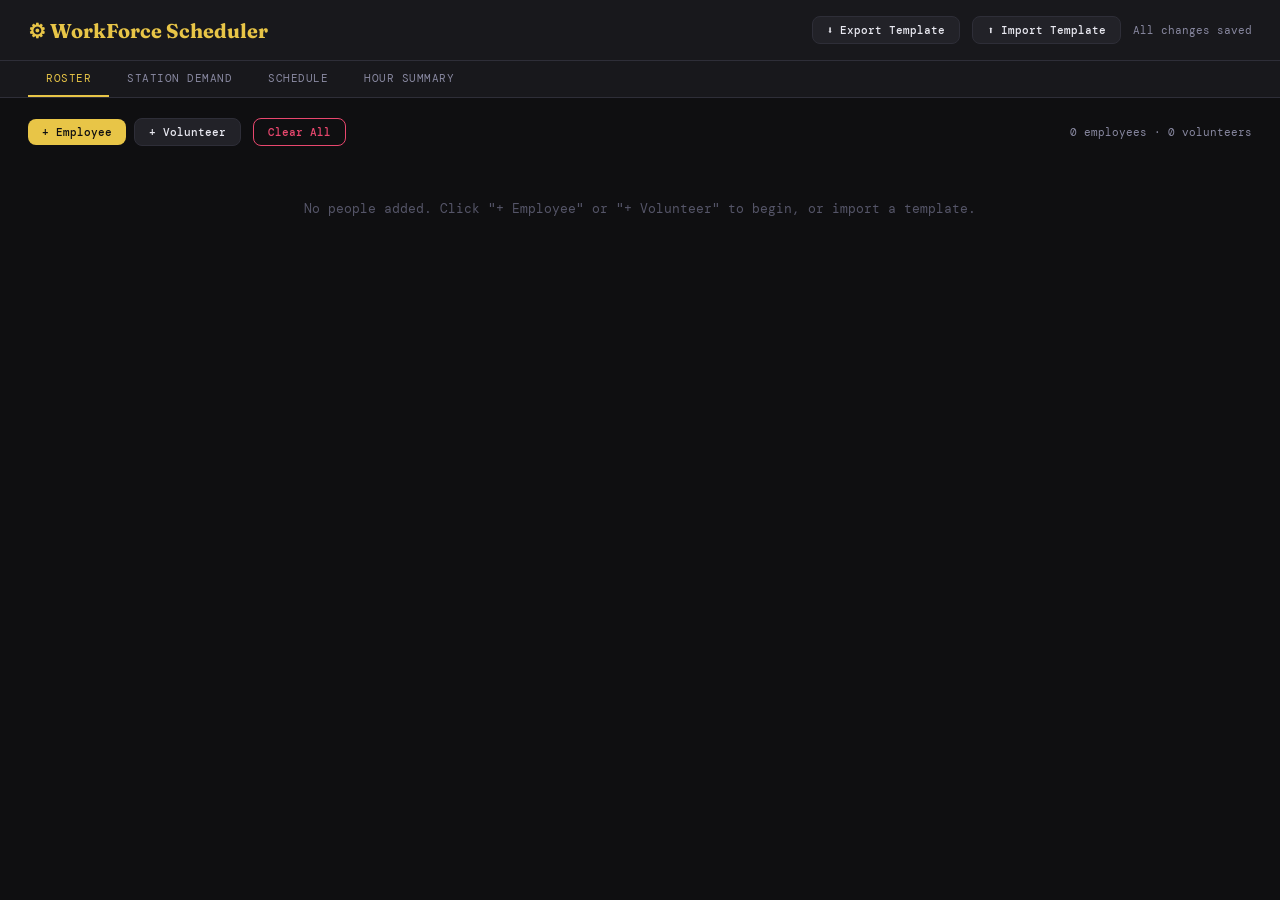
==== index.html @ 34a248c8 "Update index.html" ====
<!DOCTYPE html>
<html lang="en">
<head>
<meta charset="UTF-8">
<meta name="viewport" content="width=device-width, initial-scale=1.0">
<title>WorkForce Scheduler</title>
<style>
  @import url('https://fonts.googleapis.com/css2?family=DM+Mono:wght@400;500&family=Fraunces:ital,wght@0,300;0,600;0,700;1,300&display=swap');

  :root {
    --bg: #0f0f11;
    --surface: #18181c;
    --surface2: #222228;
    --border: #2e2e38;
    --accent: #e8c547;
    --accent2: #47b8e8;
    --accent3: #e8476e;
    --text: #e8e8f0;
    --text2: #8888a0;
    --text3: #555568;
    --green: #47e8a0;
    --purple: #b880ff;
    --radius: 8px;
    --mono: 'DM Mono', monospace;
    --serif: 'Fraunces', serif;
  }

  * { box-sizing: border-box; margin: 0; padding: 0; }
  body { background: var(--bg); color: var(--text); font-family: var(--mono); font-size: 13px; min-height: 100vh; }

  header {
    display: flex; align-items: center; justify-content: space-between;
    padding: 16px 28px; border-bottom: 1px solid var(--border);
    background: var(--surface); position: sticky; top: 0; z-index: 100;
  }
  header h1 { font-family: var(--serif); font-size: 20px; font-weight: 700; color: var(--accent); }
  header .header-right { display: flex; align-items: center; gap: 12px; }
  header span { color: var(--text2); font-size: 11px; }

  .tabs {
    display: flex; border-bottom: 1px solid var(--border);
    background: var(--surface); padding: 0 28px;
  }
  .tab {
    padding: 10px 18px; cursor: pointer;
    border-bottom: 2px solid transparent;
    color: var(--text2); font-size: 11px; letter-spacing: 0.5px; text-transform: uppercase;
    transition: all 0.15s;
  }
  .tab:hover { color: var(--text); }
  .tab.active { color: var(--accent); border-bottom-color: var(--accent); }

  main { padding: 20px 28px; max-width: 1800px; margin: 0 auto; }
  .panel { display: none; }
  .panel.active { display: block; }

  .sec-title {
    font-family: var(--serif); font-size: 15px; font-weight: 600;
    margin-bottom: 12px; padding-bottom: 8px;
    border-bottom: 1px solid var(--border);
    display: flex; align-items: center; gap: 10px;
  }
  .badge {
    background: var(--accent); color: var(--bg);
    font-family: var(--mono); font-size: 10px;
    padding: 2px 7px; border-radius: 20px; font-weight: 500;
  }
  .badge-blue { background: #0a2a3a; color: var(--accent2); border: 1px solid var(--accent2); }
  .badge-purple { background: #1a0a2a; color: var(--purple); border: 1px solid var(--purple); }

  .btn {
    padding: 6px 14px; border-radius: var(--radius);
    border: none; cursor: pointer; font-family: var(--mono);
    font-size: 11px; font-weight: 500; transition: all 0.15s; white-space: nowrap;
  }
  .btn-primary { background: var(--accent); color: var(--bg); }
  .btn-primary:hover { background: #f0d060; }
  .btn-secondary { background: var(--surface2); color: var(--text); border: 1px solid var(--border); }
  .btn-secondary:hover { border-color: var(--text2); }
  .btn-danger { background: transparent; color: var(--accent3); border: 1px solid var(--accent3); }
  .btn-danger:hover { background: var(--accent3); color: #fff; }
  .btn-blue { background: var(--accent2); color: var(--bg); }
  .btn-blue:hover { background: #60c8f0; }
  .btn-swap { background: #1a1a3a; color: var(--purple); border: 1px solid var(--purple); }
  .btn-swap:hover { background: #2a1a4a; }
  .btn-swap.active { background: var(--purple); color: #fff; }

  /* ROSTER */
  .roster-controls { display: flex; gap: 8px; margin-bottom: 14px; align-items: center; flex-wrap: wrap; }
  .roster-note { color: var(--text2); font-size: 11px; margin-left: auto; }

  .roster-table { width: 100%; border-collapse: collapse; }
  .roster-table th {
    text-align: left; padding: 7px 8px;
    background: var(--surface2); color: var(--text2);
    font-size: 10px; letter-spacing: 0.8px; text-transform: uppercase;
    border-bottom: 1px solid var(--border);
  }
  .roster-table td { padding: 5px 8px; border-bottom: 1px solid var(--border); vertical-align: middle; }
  .roster-table tr:hover td { background: var(--surface2); }

  .name-input {
    background: transparent; border: none; color: var(--text);
    font-family: var(--mono); font-size: 12px; width: 120px;
    padding: 2px 4px; border-radius: 4px;
  }
  .name-input:focus { outline: 1px solid var(--accent2); background: var(--surface); }

  .type-badge { font-size: 10px; padding: 2px 8px; border-radius: 20px; font-weight: 500; }
  .type-badge.emp { background: #1a3a2a; color: var(--green); }
  .type-badge.vol { background: #2a1a3a; color: var(--purple); }

  .day-check { accent-color: var(--accent); width: 13px; height: 13px; cursor: pointer; }
  .role-check { accent-color: var(--accent2); width: 13px; height: 13px; cursor: pointer; }

  .pref-select {
    background: var(--surface2); border: 1px solid var(--border);
    color: var(--text); font-family: var(--mono); font-size: 11px;
    padding: 2px 4px; border-radius: 4px; width: 40px;
  }

  .num-input {
    background: var(--surface); border: 1px solid var(--border);
    color: var(--text); font-family: var(--mono); font-size: 11px;
    padding: 2px 6px; border-radius: 4px; width: 50px; text-align: center;
  }
  .num-input:focus { outline: 1px solid var(--accent); }

  /* DEMAND */
  .demand-grid {
    display: grid; grid-template-columns: 160px repeat(7, 1fr);
    gap: 0; border: 1px solid var(--border); border-radius: var(--radius);
    overflow: hidden; margin-bottom: 20px;
  }
  .dg-header {
    background: var(--surface2); padding: 7px 10px;
    font-size: 10px; text-transform: uppercase; letter-spacing: 0.8px;
    color: var(--text2); border-right: 1px solid var(--border);
    border-bottom: 1px solid var(--border);
  }
  .dg-cell {
    padding: 5px 6px; border-right: 1px solid var(--border);
    border-bottom: 1px solid var(--border);
    display: flex; align-items: center;
  }
  .dg-cell:nth-child(8n) { border-right: none; }
  .dg-label {
    background: var(--surface); padding: 7px 10px;
    font-size: 11px; color: var(--text2);
    border-right: 1px solid var(--border);
    border-bottom: 1px solid var(--border);
    display: flex; align-items: center;
  }

  /* SCHEDULE */
  .schedule-wrap { overflow-x: auto; }
  .sched-table { border-collapse: collapse; min-width: 1000px; width: 100%; }
  .sched-table th {
    padding: 8px 10px; background: var(--surface2); text-align: center;
    font-size: 10px; text-transform: uppercase; letter-spacing: 0.8px;
    color: var(--text2); border: 1px solid var(--border);
  }
  .sched-table td {
    padding: 4px 5px; border: 1px solid var(--border);
    vertical-align: top; min-width: 110px;
  }
  .sched-table .row-label {
    padding: 6px 10px; min-width: 150px; max-width: 160px;
    background: var(--surface2);
  }
  .row-label-name { font-size: 11px; font-weight: 500; color: var(--text); }
  .row-label-time { font-size: 10px; color: var(--text3); margin-top: 1px; }

  .slot-dd {
    width: 100%; background: var(--surface);
    border: 1px solid var(--border); color: var(--text);
    font-family: var(--mono); font-size: 11px;
    padding: 3px 4px; border-radius: 4px; cursor: pointer;
    transition: border-color 0.15s; margin-bottom: 2px;
  }
  .slot-dd:focus { outline: none; border-color: var(--accent2); }
  .slot-dd.error { border-color: var(--accent3) !important; background: #2a1015; }
  .slot-dd.warn { border-color: var(--accent) !important; }

  .swap-highlight { outline: 2px solid var(--purple) !important; }
  .swap-source { outline: 2px solid var(--accent) !important; background: #1a1a00 !important; }

  .station-gate    { background: rgba(30,60,30,0.4); }
  .station-podium  { background: rgba(20,30,60,0.4); }
  .station-mandir  { background: rgba(50,20,50,0.4); }
  .station-field1  { background: rgba(20,50,50,0.4); }
  .station-field2  { background: rgba(50,50,20,0.4); }
  .station-lunch   { background: rgba(60,30,20,0.4); }

  .block-group-header td {
    background: var(--surface) !important;
    padding: 5px 10px;
    font-size: 10px; color: var(--accent); letter-spacing: 1px; text-transform: uppercase;
    font-weight: 500;
  }

  /* HOURS */
  .hour-table { width: 100%; border-collapse: collapse; }
  .hour-table th {
    padding: 7px 10px; background: var(--surface2);
    font-size: 10px; text-transform: uppercase; letter-spacing: 0.8px;
    color: var(--text2); border: 1px solid var(--border); text-align: left;
  }
  .hour-table td { padding: 6px 10px; border: 1px solid var(--border); font-size: 12px; }
  .bar-bg { flex: 1; height: 5px; background: var(--surface2); border-radius: 3px; overflow: hidden; }
  .bar-fill { height: 100%; background: var(--green); border-radius: 3px; transition: width 0.3s; }
  .bar-fill.over { background: var(--accent3); }
  .bar-fill.near { background: var(--accent); }

  /* TOOLBAR */
  .toolbar { display: flex; gap: 8px; margin-bottom: 16px; flex-wrap: wrap; align-items: center; }
  .toolbar .sep { width: 1px; height: 22px; background: var(--border); }

  /* SETTINGS ROW */
  .settings-row {
    display: flex; gap: 16px; align-items: center; flex-wrap: wrap;
    padding: 10px 14px; background: var(--surface); border: 1px solid var(--border);
    border-radius: var(--radius); margin-bottom: 16px; font-size: 12px;
  }
  .settings-row label { display: flex; align-items: center; gap: 6px; cursor: pointer; }

  /* TOAST */
  #toast {
    position: fixed; bottom: 20px; left: 50%; transform: translateX(-50%);
    background: var(--surface2); border: 1px solid var(--border);
    padding: 9px 18px; border-radius: var(--radius);
    font-size: 12px; color: var(--text); z-index: 9999;
    opacity: 0; transition: opacity 0.3s; pointer-events: none;
  }
  #toast.show { opacity: 1; }

  /* SWAP MODAL */
  #swap-info {
    display: none; padding: 8px 14px;
    background: #1a0a2a; border: 1px solid var(--purple);
    border-radius: var(--radius); margin-bottom: 12px;
    font-size: 12px; color: var(--purple);
  }
  #swap-info.show { display: block; }

  .empty-state { padding: 40px; text-align: center; color: var(--text3); font-size: 13px; }
  .flex { display: flex; } .gap-8 { gap: 8px; } .mt-16 { margin-top: 16px; }
  .text2 { color: var(--text2); } .text-xs { font-size: 11px; }
  .bold { font-weight: 700; } .red { color: var(--accent3); }
  .green { color: var(--green); } .yellow { color: var(--accent); }
  .spin { animation: spin 1s linear infinite; display: inline-block; }
  @keyframes spin { to { transform: rotate(360deg); } }

  @media print {
    body { background: #fff !important; color: #000 !important; }
    header, .tabs, .toolbar, .settings-row, #toast, .btn, #swap-info,
    #tab-roster, #tab-demand, #tab-hours { display: none !important; }
    .panel { display: none !important; }
    #tab-schedule { display: block !important; }
    .sched-table th, .sched-table td { border: 1px solid #ccc !important; background: #fff !important; }
    .slot-dd { border: none !important; background: transparent !important; color: #000 !important; font-size: 10px; }
    * { color: #000 !important; }
  }
</style>
</head>
<body>

<header>
  <h1>⚙ WorkForce Scheduler</h1>
  <div class="header-right">
    <button class="btn btn-secondary" onclick="exportTemplate()" style="font-size:11px;">⬇ Export Template</button>
    <label class="btn btn-secondary" style="font-size:11px; cursor:pointer;">
      ⬆ Import Template
      <input type="file" accept=".json" style="display:none;" onchange="importTemplate(event)">
    </label>
    <span id="save-status">All changes saved</span>
  </div>
</header>

<div class="tabs">
  <div class="tab active" data-tab="roster">Roster</div>
  <div class="tab" data-tab="demand">Station Demand</div>
  <div class="tab" data-tab="schedule">Schedule</div>
  <div class="tab" data-tab="hours">Hour Summary</div>
</div>

<main>

<!-- ══════════ ROSTER TAB ══════════ -->
<div class="panel active" id="tab-roster">
  <div class="roster-controls">
    <button class="btn btn-primary" onclick="addPerson('emp')">+ Employee</button>
    <button class="btn btn-secondary" onclick="addPerson('vol')">+ Volunteer</button>
    <button class="btn btn-danger" onclick="clearRoster()" style="margin-left:4px;">Clear All</button>
    <span class="roster-note" id="roster-count">0 employees · 0 volunteers</span>
  </div>
  <div id="roster-empty" class="empty-state">No people added. Click "+ Employee" or "+ Volunteer" to begin, or import a template.</div>
  <div style="overflow-x:auto;">
    <table class="roster-table" id="roster-table" style="display:none;">
      <thead>
        <tr>
          <th>#</th>
          <th>Name</th>
          <th>Type</th>
          <th title="Day Off - check = off that day">Mon Off</th>
          <th>Tue Off</th><th>Wed Off</th><th>Thu Off</th><th>Fri Off</th><th>Sat Off</th><th>Sun Off</th>
          <th title="Permitted at Gate">Gate</th>
          <th title="Permitted at Podium">Podium</th>
          <th title="Permitted at Mandir">Mandir</th>
          <th title="Permitted in Field Work">Field</th>
          <th title="Scheduling preference 1=low 5=high">Pref★</th>
          <th title="Weekly hour cap">Max/Wk</th>
          <th></th>
        </tr>
      </thead>
      <tbody id="roster-body"></tbody>
    </table>
  </div>
</div>

<!-- ══════════ DEMAND TAB ══════════ -->
<div class="panel" id="tab-demand">
  <div class="sec-title">Station Demand <span class="badge">slots per block per day</span></div>
  <p class="text2 text-xs" style="margin-bottom:14px;">Set how many staff are required at each station for each day/block combination. 0 = station closed for that period.</p>
  <div id="demand-grid-wrap"></div>

  <div class="sec-title mt-16">Time Block Reference <span class="badge">9 blocks</span></div>
  <table class="roster-table" style="max-width:560px;">
    <thead><tr><th>#</th><th>Label</th><th>Start</th><th>End</th><th>Duration</th><th>Notes</th></tr></thead>
    <tbody id="blocks-info"></tbody>
  </table>
</div>

<!-- ══════════ SCHEDULE TAB ══════════ -->
<div class="panel" id="tab-schedule">
  <div class="settings-row">
    <label>
      <input type="checkbox" id="lunch-paid" onchange="saveSetting('lunchPaid',this.checked)" style="accent-color:var(--accent);">
      Lunch blocks count toward paid hours
    </label>
    <span class="text2 text-xs">| Swap mode: click a slot to select source, then click target to swap.</span>
  </div>
  <div class="toolbar">
    <button class="btn btn-primary" onclick="runScheduler()">▶ Auto-Generate</button>
    <div class="sep"></div>
    <button class="btn btn-swap" id="swap-btn" onclick="toggleSwapMode()">⇄ Swap Mode</button>
    <button class="btn btn-secondary" onclick="clearSchedule()">✕ Clear</button>
    <button class="btn btn-blue" onclick="window.print()">🖨 Print</button>
    <span class="text2 text-xs" style="margin-left:auto;" id="sched-status"></span>
  </div>
  <div id="swap-info"></div>
  <div id="sched-errors" style="margin-bottom:10px;"></div>
  <div class="schedule-wrap" id="schedule-wrap">
    <div class="empty-state">Generate a schedule to see the output grid.</div>
  </div>
</div>

<!-- ══════════ HOURS TAB ══════════ -->
<div class="panel" id="tab-hours">
  <div class="sec-title">Weekly Hour Summary</div>
  <div id="hour-summary"><div class="empty-state">Generate a schedule first.</div></div>
</div>

</main>
<div id="toast"></div>

<script>
// ══════════════════════════════════════════════
//  CONSTANTS
// ══════════════════════════════════════════════
const DAYS = ['Mon','Tue','Wed','Thu','Fri','Sat','Sun'];

// 9 canonical blocks per spec
const BLOCKS = [
  { id:'b1', label:'Early Morning Gate',  start:'06:00', end:'09:00', isLunch:false, notes:'Opening / Gate Lock' },
  { id:'b2', label:'Mid Morning',         start:'09:00', end:'12:00', isLunch:false, notes:'' },
  { id:'b3', label:'Lunch Rotation 1',    start:'12:00', end:'12:30', isLunch:true,  notes:'Staggered lunch 1' },
  { id:'b4', label:'Lunch Rotation 2',    start:'12:30', end:'13:00', isLunch:true,  notes:'Staggered lunch 2' },
  { id:'b5', label:'Lunch Rotation 3',    start:'13:00', end:'13:30', isLunch:true,  notes:'Staggered lunch 3' },
  { id:'b6', label:'Afternoon',           start:'13:30', end:'14:30', isLunch:false, notes:'' },
  { id:'b7', label:'Late Afternoon',      start:'14:30', end:'16:30', isLunch:false, notes:'' },
  { id:'b8', label:'Evening 1',           start:'16:30', end:'18:30', isLunch:false, notes:'' },
  { id:'b9', label:'Evening 2 (Closing)', start:'18:30', end:'20:30', isLunch:false, notes:'Closing Shift' },
];

const STATIONS = [
  { id:'gate',   label:'Gate',        cls:'station-gate',   isField:false },
  { id:'podium', label:'Podium',      cls:'station-podium', isField:false },
  { id:'mandir', label:'Mandir',      cls:'station-mandir', isField:false },
  { id:'field1', label:'Field Work 1',cls:'station-field1', isField:true },
  { id:'field2', label:'Field Work 2',cls:'station-field2', isField:true },
  { id:'lunch',  label:'Lunch',       cls:'station-lunch',  isLunch:true },
];

const BASE_STATIONS = STATIONS.filter(s=>!s.isField && !s.isLunch);
const FIELD_STATIONS = STATIONS.filter(s=>s.isField);

function toMin(t){ const [h,m]=t.split(':').map(Number); return h*60+m; }
function blockDur(b){ return (toMin(b.end)-toMin(b.start))/60; }

// ══════════════════════════════════════════════
//  STATE
// ══════════════════════════════════════════════
let state = {
  people: [],
  demand: {},
  schedule: {},
  settings: { lunchPaid: false },
  nextId: 1,
};

// ══════════════════════════════════════════════
//  PERSISTENCE
// ══════════════════════════════════════════════
function save(){
  try { localStorage.setItem('wfs_v3', JSON.stringify(state)); } catch(e){}
  const el = document.getElementById('save-status');
  if(el) el.textContent = 'Saved ' + new Date().toLocaleTimeString();
}
function load(){
  try {
    const d = localStorage.getItem('wfs_v3');
    if(d) state = JSON.parse(d);
  } catch(e){}
  initDemand();
  // apply settings to UI
  const lp = document.getElementById('lunch-paid');
  if(lp) lp.checked = !!state.settings?.lunchPaid;
}
function saveSetting(key,val){
  if(!state.settings) state.settings={};
  state.settings[key]=val;
  save();
  if(Object.keys(state.schedule).length){ computeWeeklyHours(); renderHourSummary(); }
}

function initDemand(){
  if(!state.demand) state.demand={};
  BLOCKS.forEach(b=>{
    if(!state.demand[b.id]) state.demand[b.id]={};
    STATIONS.forEach(s=>{
      if(!state.demand[b.id][s.id]) state.demand[b.id][s.id] = DAYS.map(()=>1);
    });
  });
}

// ══════════════════════════════════════════════
//  TABS
// ══════════════════════════════════════════════
document.querySelectorAll('.tab').forEach(t=>{
  t.addEventListener('click',()=>{
    document.querySelectorAll('.tab,.panel').forEach(x=>x.classList.remove('active'));
    t.classList.add('active');
    document.getElementById('tab-'+t.dataset.tab).classList.add('active');
    if(t.dataset.tab==='hours') renderHourSummary();
    if(t.dataset.tab==='demand') renderDemandGrid();
  });
});

// ══════════════════════════════════════════════
//  ROSTER
// ══════════════════════════════════════════════
const DEFAULT_EMPLOYEES = [
  {name:'Dh', off:[false,false,false,false,true,false,false]},
  {name:'S',  off:[false,false,false,false,true,false,false]},
  {name:'P',  off:[false,false,false,true, false,false,false]},
  {name:'B',  off:[false,false,false,true, false,false,false]},
  {name:'K',  off:[true, false,false,false,false,false,false]},
  {name:'D',  off:[false,true, false,false,false,false,false]},
  {name:'U',  off:[true, false,false,false,false,false,false]},
  {name:'A',  off:[false,false,true, false,false,false,false]},
];
const DEFAULT_VOLUNTEERS = [{name:'V1'},{name:'V2'}];

function seedDefaults(){
  if(state.people.length > 0) return;
  DEFAULT_EMPLOYEES.forEach(e=>{
    state.people.push({
      id:'p'+(state.nextId++), name:e.name, type:'emp',
      off: e.off||DAYS.map(()=>false),
      roles:{gate:true,podium:true,mandir:true,field:true},
      pref:3, maxHrs:40,
    });
  });
  DEFAULT_VOLUNTEERS.forEach(v=>{
    state.people.push({
      id:'p'+(state.nextId++), name:v.name, type:'vol',
      off:DAYS.map(()=>false),
      roles:{gate:true,podium:true,mandir:true,field:true},
      pref:3, maxHrs:20,
    });
  });
  save();
}

function addPerson(type){
  const cnt = state.people.filter(p=>p.type===type).length;
  if(cnt>=20){ toast('Max 20 '+type+'s reached'); return; }
  const idx = cnt+1;
  state.people.push({
    id:'p'+(state.nextId++),
    name: type==='emp'?'E'+idx:'V'+idx,
    type, off:DAYS.map(()=>false),
    roles:{gate:true,podium:true,mandir:true,field:true},
    pref:3, maxHrs: type==='emp'?40:20,
  });
  save(); renderRoster();
}

function removePerson(id){
  state.people = state.people.filter(p=>p.id!==id);
  save(); renderRoster();
}

function clearRoster(){
  if(!confirm('Remove all people from roster?')) return;
  state.people=[]; state.schedule={};
  save(); renderRoster();
}

function renderRoster(){
  const body = document.getElementById('roster-body');
  const table = document.getElementById('roster-table');
  const empty = document.getElementById('roster-empty');
  body.innerHTML='';
  if(!state.people.length){
    table.style.display='none'; empty.style.display='block'; return;
  }
  table.style.display='table'; empty.style.display='none';

  state.people.forEach((p,i)=>{
    const tr=document.createElement('tr');
    tr.innerHTML=`
      <td class="text2" style="font-size:11px;">${i+1}</td>
      <td><input class="name-input" value="${esc(p.name)}" oninput="pf('${p.id}','name',this.value)"></td>
      <td><span class="type-badge ${p.type}">${p.type==='emp'?'Employee':'Volunteer'}</span></td>
      ${DAYS.map((_,di)=>`<td style="text-align:center;"><input type="checkbox" class="day-check" ${p.off[di]?'checked':''} onchange="pOff('${p.id}',${di},this.checked)" title="${DAYS[di]} off"></td>`).join('')}
      <td style="text-align:center;"><input type="checkbox" class="role-check" ${p.roles.gate?'checked':''} onchange="pRole('${p.id}','gate',this.checked)"></td>
      <td style="text-align:center;"><input type="checkbox" class="role-check" ${p.roles.podium?'checked':''} onchange="pRole('${p.id}','podium',this.checked)"></td>
      <td style="text-align:center;"><input type="checkbox" class="role-check" ${p.roles.mandir?'checked':''} onchange="pRole('${p.id}','mandir',this.checked)"></td>
      <td style="text-align:center;"><input type="checkbox" class="role-check" ${p.roles.field?'checked':''} onchange="pRole('${p.id}','field',this.checked)"></td>
      <td><select class="pref-select" onchange="pf('${p.id}','pref',+this.value)">
        ${[1,2,3,4,5].map(v=>`<option ${p.pref===v?'selected':''}>${v}</option>`).join('')}
      </select></td>
      <td><input type="number" class="num-input" value="${p.maxHrs}" min="0" max="80" onchange="pf('${p.id}','maxHrs',+this.value)"></td>
      <td><button class="btn btn-danger" style="padding:2px 7px;font-size:10px;" onclick="removePerson('${p.id}')">✕</button></td>
    `;
    body.appendChild(tr);
  });

  const ec=state.people.filter(p=>p.type==='emp').length;
  const vc=state.people.filter(p=>p.type==='vol').length;
  document.getElementById('roster-count').textContent=`${ec} employee${ec!==1?'s':''} · ${vc} volunteer${vc!==1?'s':''}`;
}

function pf(id,field,val){ const p=state.people.find(x=>x.id===id); if(p){p[field]=val; save();} }
function pOff(id,di,val){ const p=state.people.find(x=>x.id===id); if(p){p.off[di]=val; save();} }
function pRole(id,role,val){ const p=state.people.find(x=>x.id===id); if(p){p.roles[role]=val; save();} }

// ══════════════════════════════════════════════
//  DEMAND GRID
// ══════════════════════════════════════════════
function renderDemandGrid(){
  const wrap = document.getElementById('demand-grid-wrap');
  wrap.innerHTML='';

  BLOCKS.forEach(b=>{
    const sec=document.createElement('div');
    sec.style.cssText='margin-top:18px;';
    const isLunch=b.isLunch;
    sec.innerHTML=`<div class="sec-title" style="font-size:13px;">
      Block: ${b.label}
      <span class="text2 text-xs">${b.start}–${b.end} · ${blockDur(b).toFixed(1)}h</span>
      ${isLunch?'<span class="badge-purple" style="font-size:10px;padding:2px 7px;border-radius:20px;">Lunch</span>':''}
    </div>`;
    wrap.appendChild(sec);

    const grid=document.createElement('div');
    grid.className='demand-grid';
    grid.innerHTML='<div class="dg-header">Station</div>'+
      DAYS.map(d=>`<div class="dg-header">${d}</div>`).join('');

    STATIONS.forEach(s=>{
      if(b.isLunch && !s.isLunch) return;
      if(!b.isLunch && s.isLunch) return;
      grid.innerHTML+=`<div class="dg-label">${s.label}</div>`;
      DAYS.forEach((_,di)=>{
        const val=(state.demand[b.id]?.[s.id]?.[di])??1;
        grid.innerHTML+=`<div class="dg-cell"><input type="number" class="num-input" min="0" max="10" value="${val}" style="width:46px;" onchange="updDemand('${b.id}','${s.id}',${di},+this.value)"></div>`;
      });
    });
    wrap.appendChild(grid);
  });

  // Block reference
  const tbody=document.getElementById('blocks-info');
  tbody.innerHTML=BLOCKS.map((b,i)=>`<tr>
    <td class="text2">${i+1}</td>
    <td>${b.label}</td>
    <td>${b.start}</td><td>${b.end}</td>
    <td>${blockDur(b).toFixed(2)} h</td>
    <td class="text2 text-xs">${b.notes}</td>
  </tr>`).join('');
}

function updDemand(bid,sid,di,val){
  if(!state.demand[bid]) state.demand[bid]={};
  if(!state.demand[bid][sid]) state.demand[bid][sid]=DAYS.map(()=>1);
  state.demand[bid][sid][di]=val;
  save();
}

// ══════════════════════════════════════════════
//  SCHEDULER ALGORITHM
// ══════════════════════════════════════════════
function runScheduler(){
  if(!state.people.length){ toast('Add people first'); return; }
  document.getElementById('sched-status').innerHTML='<span class="spin">⚙</span> Generating…';
  setTimeout(()=>{
    try {
      state.schedule = generateSchedule();
      save();
      renderScheduleGrid();
      renderHourSummary();
      document.getElementById('sched-status').textContent='✓ Schedule generated';
      toast('Schedule generated!');
    } catch(e){
      document.getElementById('sched-status').textContent='Error generating';
      toast('Error: '+e.message);
      console.error(e);
    }
  }, 60);
}

function generateSchedule(){
  const sched = {};
  const wkHrs = {};    // personId -> total weekly hours
  const lastEnd = {};  // personId -> {di, endMin}

  state.people.forEach(p=>{ wkHrs[p.id]=0; });

  const employees = state.people.filter(p=>p.type==='emp');

  // Weekend fairness: track who worked last weekend
  const weekendWorked = {};
  state.people.forEach(p=>{ weekendWorked[p.id]=0; });

  DAYS.forEach((_,di)=>{
    sched[di]={};
    const dayHrs = {};
    state.people.forEach(p=>{ dayHrs[p.id]=0; });

    BLOCKS.forEach(b=>{
      sched[di][b.id]={};
      const bStartMin = toMin(b.start);
      const bEndMin   = toMin(b.end);
      const dur = blockDur(b);

      if(b.isLunch){
        // Staggered lunch: pick employees currently active (have hours today), stagger them
        const active = employees
          .filter(p=>!p.off[di] && dayHrs[p.id]>0)
          .sort((a,b2)=>dayHrs[a.id]-dayHrs[b2.id]); // least hours first for lunch
        const demand = state.demand[b.id]?.['lunch']?.[di]??1;
        const picks = active.slice(0, demand);
        sched[di][b.id]['lunch'] = picks.map(p=>p.id);
        // Lunch is break—don't add to wkHrs unless paid setting on
        if(state.settings?.lunchPaid){
          picks.forEach(p=>{ wkHrs[p.id]+=dur; dayHrs[p.id]+=dur; });
        }
        return;
      }

      // Determine eligible workers for each station
      const assignedThisBlock = new Set(); // prevent double-booking within same block

      const stationsToFill = STATIONS.filter(s=>!s.isLunch);

      // Fill base stations first, then field
      const orderedStations = [
        ...stationsToFill.filter(s=>!s.isField),
        ...stationsToFill.filter(s=>s.isField),
      ];

      orderedStations.forEach(s=>{
        const roleKey = s.isField ? 'field' : s.id;
        const demand  = state.demand[b.id]?.[s.id]?.[di]??1;
        sched[di][b.id][s.id] = [];

        if(demand===0){ return; }

        // HARD CONSTRAINT: b9 (closing) workers must have been in b8 same station
        let candidatePool;
        if(b.id==='b9'){
          const b8workers = sched[di]['b8']?.[s.id] || [];
          candidatePool = b8workers
            .map(id=>state.people.find(p=>p.id===id))
            .filter(Boolean);
        } else {
          candidatePool = state.people.filter(p=>{
            if(p.off[di]) return false;
            if(!p.roles[roleKey]) return false;
            if(assignedThisBlock.has(p.id)) return false;
            // Volunteers: only for base stations if role permitted, never auto-fill field
            if(p.type==='vol' && s.isField) return false;
            // Weekly hours check
            if(p.type==='emp' && wkHrs[p.id]+dur > p.maxHrs+0.01) return false;
            // No clopen: if worked past 18:00 the previous day, cannot work 06:00 opening today
            const last = lastEnd[p.id];
            if(last && last.di===di-1 && last.endMin>=1080){ // 18:00=1080 min
              if(bStartMin===360) return false; // 06:00 opening forbidden
            }
            // 10-hour turnaround
            if(last && last.di===di-1){
              const nextDayStart = 24*60 + bStartMin;
              if(nextDayStart < last.endMin + 600) return false;
            }
            return true;
          });

          // Sort: pref desc, volunteers after employees for base stations, then by weekly hours asc (fairness)
          // Weekend fairness: penalise those who already have more weekend days
          const isWeekend = (di===5||di===6);
          candidatePool.sort((a,b2)=>{
            if(a.type!==b2.type){
              // For base: emp first, for field: doesn't matter
              if(!s.isField) return a.type==='emp'?-1:1;
            }
            if(isWeekend){
              // Prefer fewer weekend days worked
              if(weekendWorked[a.id]!==weekendWorked[b2.id])
                return weekendWorked[a.id]-weekendWorked[b2.id];
            }
            if(b2.pref!==a.pref) return b2.pref-a.pref;
            return wkHrs[a.id]-wkHrs[b2.id];
          });
        }

        for(let slot=0; slot<demand; slot++){
          const candidate = candidatePool.find(p=>!sched[di][b.id][s.id].includes(p.id) && !assignedThisBlock.has(p.id));
          if(candidate){
            sched[di][b.id][s.id].push(candidate.id);
            wkHrs[candidate.id]+=dur;
            dayHrs[candidate.id]+=dur;
            lastEnd[candidate.id]={di, endMin:bEndMin};
            assignedThisBlock.add(candidate.id);
            if(di===5||di===6) weekendWorked[candidate.id]++;
          } else {
            sched[di][b.id][s.id].push(null);
          }
        }
      });

      // Fill-to-40: after base stations placed, fill remaining field slots with under-limit employees
      if(b.id!=='b8' && b.id!=='b9'){ // don't over-fill evening
        FIELD_STATIONS.forEach(s=>{
          const demand = state.demand[b.id]?.[s.id]?.[di]??1;
          if(demand===0) return;
          const slots = sched[di][b.id][s.id]||[];

          employees.forEach(p=>{
            if(p.off[di]) return;
            if(!p.roles['field']) return;
            if(assignedThisBlock.has(p.id)) return;
            if(wkHrs[p.id]+dur > p.maxHrs+0.01) return;
            const last = lastEnd[p.id];
            if(last && last.di===di-1 && last.endMin>=1080 && bStartMin===360) return;
            if(last && last.di===di-1 && (24*60+bStartMin)<last.endMin+600) return;

            const nullIdx = slots.indexOf(null);
            if(nullIdx>=0){
              slots[nullIdx]=p.id;
              wkHrs[p.id]+=dur;
              dayHrs[p.id]+=dur;
              lastEnd[p.id]={di, endMin:bEndMin};
              assignedThisBlock.add(p.id);
              if(di===5||di===6) weekendWorked[p.id]++;
            }
          });
          sched[di][b.id][s.id]=slots;
        });
      }
    });
  });

  return sched;
}

// ══════════════════════════════════════════════
//  RENDER SCHEDULE GRID
// ══════════════════════════════════════════════
function personName(id){
  if(!id) return '—';
  const p=state.people.find(x=>x.id===id);
  return p?esc(p.name):'?';
}

function buildOptions(selectedId){
  return `<option value="">— empty —</option>`+
    state.people.map(p=>`<option value="${p.id}"${p.id===selectedId?' selected':''}>${esc(p.name)} (${p.type==='emp'?'E':'V'})</option>`).join('');
}

let swapMode=false;
let swapSource=null; // {di,bid,sid,si,el}

function toggleSwapMode(){
  swapMode=!swapMode;
  swapSource=null;
  const btn=document.getElementById('swap-btn');
  const info=document.getElementById('swap-info');
  btn.classList.toggle('active',swapMode);
  if(swapMode){
    info.className='show'; info.textContent='Swap mode ON — click a slot to select source, then click another slot to swap.';
    document.querySelectorAll('.slot-dd').forEach(el=>el.classList.remove('swap-source','swap-highlight'));
  } else {
    info.className=''; info.textContent='';
    document.querySelectorAll('.slot-dd').forEach(el=>el.classList.remove('swap-source','swap-highlight'));
  }
}

function onSlotClick(el){
  if(!swapMode) return;
  const di=+el.dataset.di, bid=el.dataset.bid, sid=el.dataset.sid, si=+el.dataset.si;

  if(!swapSource){
    // Select source
    document.querySelectorAll('.slot-dd').forEach(x=>x.classList.remove('swap-source','swap-highlight'));
    el.classList.add('swap-source');
    swapSource={di,bid,sid,si,el,val:el.value};
    document.getElementById('swap-info').textContent=`Source selected: ${personName(el.value)||'empty'} — now click the target slot.`;
  } else {
    // Perform swap
    const targetVal=el.value;
    const sourceEl=swapSource.el;
    const sourceVal=swapSource.val;

    // Update state
    setSlotValue(swapSource.di,swapSource.bid,swapSource.sid,swapSource.si, targetVal||null);
    setSlotValue(di,bid,sid,si, sourceVal||null);

    // Update dropdowns
    sourceEl.value=targetVal;
    el.value=sourceVal;

    document.querySelectorAll('.slot-dd').forEach(x=>x.classList.remove('swap-source','swap-highlight'));
    swapSource=null;
    save();
    validateAndHighlight();
    renderHourSummary();
    document.getElementById('swap-info').textContent='Swap complete! Click another slot or turn off Swap Mode.';
    toast('Swapped!');
  }
}

function setSlotValue(di,bid,sid,si,val){
  if(!state.schedule[di]) state.schedule[di]={};
  if(!state.schedule[di][bid]) state.schedule[di][bid]={};
  if(!state.schedule[di][bid][sid]) state.schedule[di][bid][sid]=[];
  state.schedule[di][bid][sid][si]=val;
}

function renderScheduleGrid(){
  const wrap=document.getElementById('schedule-wrap');
  if(!state.schedule || !Object.keys(state.schedule).length){
    wrap.innerHTML='<div class="empty-state">Generate a schedule to see the output grid.</div>'; return;
  }

  let html=`<table class="sched-table" id="sched-tbl">
    <thead><tr>
      <th style="min-width:155px;">Station / Block</th>
      ${DAYS.map(d=>`<th>${d}</th>`).join('')}
    </tr></thead><tbody>`;

  BLOCKS.forEach(b=>{
    // Group header row
    html+=`<tr class="block-group-header"><td colspan="${DAYS.length+1}">
      ▸ ${b.label} &nbsp;<span style="color:var(--text3);font-size:10px;">${b.start} – ${b.end} · ${blockDur(b).toFixed(1)}h${b.isLunch?' · Staggered Lunch':''}</span>
    </td></tr>`;

    if(b.isLunch){
      html+=`<tr>
        <td class="row-label station-lunch">
          <div class="row-label-name">Lunch</div>
          <div class="row-label-time">${b.start}–${b.end}</div>
        </td>`;
      DAYS.forEach((_,di)=>{
        const slots=state.schedule[di]?.[b.id]?.['lunch']||[];
        html+=`<td class="station-lunch" style="padding:5px 6px;">`;
        if(slots.length){
          slots.forEach((pid,si)=>{
            html+=`<select class="slot-dd" data-di="${di}" data-bid="${b.id}" data-sid="lunch" data-si="${si}"
              onchange="onSlotChange(this)" onclick="onSlotClick(this)">${buildOptions(pid)}</select>`;
          });
        } else {
          html+=`<span class="text-xs text2">—</span>`;
        }
        html+=`</td>`;
      });
      html+='</tr>';
      return;
    }

    STATIONS.filter(s=>!s.isLunch).forEach(s=>{
      html+=`<tr>
        <td class="row-label ${s.cls}">
          <div class="row-label-name">${s.label}</div>
          <div class="row-label-time">${b.start}–${b.end}</div>
        </td>`;
      DAYS.forEach((_,di)=>{
        const demand=state.demand[b.id]?.[s.id]?.[di]??1;
        const slots=state.schedule[di]?.[b.id]?.[s.id]||[];
        html+=`<td class="${s.cls}">`;
        const count=Math.max(demand, slots.length);
        for(let si=0;si<count;si++){
          const pid=slots[si]??null;
          html+=`<select class="slot-dd" data-di="${di}" data-bid="${b.id}" data-sid="${s.id}" data-si="${si}"
            onchange="onSlotChange(this)" onclick="onSlotClick(this)">${buildOptions(pid)}</select>`;
        }
        html+='</td>';
      });
      html+='</tr>';
    });
  });

  html+='</tbody></table>';
  wrap.innerHTML=html;
  validateAndHighlight();
}

function onSlotChange(sel){
  const di=+sel.dataset.di,bid=sel.dataset.bid,sid=sel.dataset.sid,si=+sel.dataset.si;
  setSlotValue(di,bid,sid,si,sel.value||null);
  save();
  validateAndHighlight();
  renderHourSummary();
}

// ══════════════════════════════════════════════
//  VALIDATION & HIGHLIGHTING
// ══════════════════════════════════════════════
function computeWeeklyHours(){
  const wh={};
  state.people.forEach(p=>{wh[p.id]=0;});
  const lunchPaid=state.settings?.lunchPaid;

  DAYS.forEach((_,di)=>{
    BLOCKS.forEach(b=>{
      if(b.isLunch && !lunchPaid) return;
      const dur=blockDur(b);
      STATIONS.forEach(s=>{
        const key = b.isLunch ? 'lunch' : s.id;
        if(b.isLunch && !s.isLunch) return;
        if(!b.isLunch && s.isLunch) return;
        (state.schedule[di]?.[b.id]?.[key]||[]).forEach(pid=>{
          if(pid && wh[pid]!==undefined) wh[pid]+=dur;
        });
      });
    });
  });
  return wh;
}

function computeDailyHours(){
  const dh={};
  state.people.forEach(p=>{dh[p.id]=DAYS.map(()=>0);});
  const lunchPaid=state.settings?.lunchPaid;
  DAYS.forEach((_,di)=>{
    BLOCKS.forEach(b=>{
      if(b.isLunch&&!lunchPaid) return;
      const dur=blockDur(b);
      const keys = b.isLunch ? ['lunch'] : STATIONS.filter(s=>!s.isLunch).map(s=>s.id);
      keys.forEach(key=>{
        (state.schedule[di]?.[b.id]?.[key]||[]).forEach(pid=>{
          if(pid&&dh[pid]) dh[pid][di]+=dur;
        });
      });
    });
  });
  return dh;
}

function validateAndHighlight(){
  document.querySelectorAll('.slot-dd').forEach(el=>{
    el.classList.remove('error','warn');
  });

  const wh=computeWeeklyHours();
  const errors=[];

  // Build person-block map per day for double-booking detection
  const personInBlock={}; // key: pid+'_'+di+'_'+bid -> [sids]
  DAYS.forEach((_,di)=>{
    BLOCKS.forEach(b=>{
      if(b.isLunch) return;
      STATIONS.filter(s=>!s.isLunch).forEach(s=>{
        (state.schedule[di]?.[b.id]?.[s.id]||[]).forEach(pid=>{
          if(!pid) return;
          const key=`${pid}_${di}_${b.id}`;
          if(!personInBlock[key]) personInBlock[key]=[];
          personInBlock[key].push(s.id);
        });
      });
    });
  });

  document.querySelectorAll('.slot-dd').forEach(sel=>{
    const pid=sel.value;
    if(!pid) return;
    const p=state.people.find(x=>x.id===pid);
    if(!p) return;
    const di=+sel.dataset.di, bid=sel.dataset.bid, sid=sel.dataset.sid;

    // Over hours
    if(p.type==='emp' && wh[pid]>p.maxHrs+0.01){
      sel.classList.add('error');
      errors.push(`${p.name} over max hrs (${wh[pid].toFixed(1)}/${p.maxHrs}h)`);
    }

    // Double booking
    const key=`${pid}_${di}_${bid}`;
    if(personInBlock[key] && personInBlock[key].filter(x=>x!==sid).length>0){
      if(!sel.classList.contains('error')) sel.classList.add('warn');
      errors.push(`${p.name} double-booked on ${DAYS[di]} block ${bid}`);
    }

    // Closing shift continuity: b9 must have worked b8
    if(bid==='b9'){
      const b8workers=(state.schedule[di]?.['b8']?.[sid]||[]);
      if(!b8workers.includes(pid)){
        sel.classList.add('error');
        errors.push(`${p.name} in Closing (b9) but was not in Evening 1 (b8) on ${DAYS[di]}`);
      }
    }

    // No clopen
    if(di>0 && bid==='b1'){
      const prevB8=(state.schedule[di-1]?.['b8']||{});
      const prevB9=(state.schedule[di-1]?.['b9']||{});
      const workedLateYesterday = Object.values(prevB8).flat().includes(pid)||Object.values(prevB9).flat().includes(pid);
      if(workedLateYesterday){
        sel.classList.add('error');
        errors.push(`${p.name} has a clopen: worked evening ${DAYS[di-1]} + opening ${DAYS[di]}`);
      }
    }
  });

  const errdiv=document.getElementById('sched-errors');
  if(errors.length){
    const unique=[...new Set(errors)];
    errdiv.innerHTML=`<div style="background:#2a1015;border:1px solid var(--accent3);border-radius:var(--radius);padding:9px 12px;">
      <span class="red bold">⚠ ${unique.length} issue(s):</span>
      ${unique.map(e=>`<div class="text-xs red" style="margin-top:3px;">• ${e}</div>`).join('')}
    </div>`;
  } else {
    errdiv.innerHTML=`<div style="background:#0a1a10;border:1px solid #1a4a2a;border-radius:var(--radius);padding:8px 12px;font-size:11px;color:var(--green);">✓ No constraint violations detected</div>`;
  }
}

// ══════════════════════════════════════════════
//  HOUR SUMMARY
// ══════════════════════════════════════════════
function renderHourSummary(){
  const wrap=document.getElementById('hour-summary');
  if(!state.people.length){ wrap.innerHTML='<div class="empty-state">No people in roster.</div>'; return; }

  const wh=computeWeeklyHours();
  const dh=computeDailyHours();

  let html=`<table class="hour-table">
    <thead><tr>
      <th>Name</th><th>Type</th>
      ${DAYS.map(d=>`<th>${d}</th>`).join('')}
      <th>Total</th><th>Cap</th><th>Progress</th>
    </tr></thead><tbody>`;

  state.people.forEach(p=>{
    const total=wh[p.id]||0;
    const cap=p.maxHrs;
    const pct=Math.min(100,(total/Math.max(cap,0.1))*100);
    const cls=total>cap?'over':total>cap*0.88?'near':'';
    html+=`<tr>
      <td class="bold">${esc(p.name)}</td>
      <td><span class="type-badge ${p.type}">${p.type==='emp'?'Emp':'Vol'}</span></td>
      ${dh[p.id].map(h=>`<td style="text-align:center;font-size:11px;">${h>0?h.toFixed(1):''}</td>`).join('')}
      <td style="font-size:12px;${total>cap?'color:var(--accent3);':'total>cap*0.88?color:var(--accent);':'color:var(--green);'}">${total.toFixed(1)}h</td>
      <td class="text2">${cap}h</td>
      <td style="min-width:130px;padding:7px 10px;">
        <div style="display:flex;align-items:center;gap:8px;">
          <div class="bar-bg"><div class="bar-fill ${cls}" style="width:${pct.toFixed(1)}%;"></div></div>
          <span style="font-size:10px;min-width:32px;${cls==='over'?'color:var(--accent3);':cls==='near'?'color:var(--accent);':''}">${pct.toFixed(0)}%</span>
        </div>
      </td>
    </tr>`;
  });
  html+='</tbody></table>';
  wrap.innerHTML=html;
}

// ══════════════════════════════════════════════
//  EXPORT / IMPORT
// ══════════════════════════════════════════════
function exportTemplate(){
  const data={
    people: state.people,
    demand: state.demand,
    settings: state.settings,
    nextId: state.nextId,
    exported: new Date().toISOString(),
  };
  const blob=new Blob([JSON.stringify(data,null,2)],{type:'application/json'});
  const a=document.createElement('a');
  a.href=URL.createObjectURL(blob);
  a.download='workforce-template-'+new Date().toISOString().slice(0,10)+'.json';
  a.click();
  toast('Template exported!');
}

function importTemplate(evt){
  const file=evt.target.files[0];
  if(!file) return;
  const reader=new FileReader();
  reader.onload=e=>{
    try {
      const data=JSON.parse(e.target.result);
      if(!data.people) throw new Error('Invalid template file');
      state.people=data.people||[];
      state.demand=data.demand||{};
      state.settings=data.settings||{};
      state.nextId=data.nextId||state.people.length+1;
      initDemand();
      save();
      renderRoster();
      renderDemandGrid();
      const lp=document.getElementById('lunch-paid');
      if(lp) lp.checked=!!state.settings?.lunchPaid;
      toast('Template imported!');
    } catch(err){
      toast('Import failed: '+err.message);
    }
  };
  reader.readAsText(file);
  evt.target.value=''; // allow re-import same file
}

// ══════════════════════════════════════════════
//  UTILS
// ══════════════════════════════════════════════
function clearSchedule(){
  if(!confirm('Clear the entire schedule?')) return;
  state.schedule={};
  save();
  document.getElementById('schedule-wrap').innerHTML='<div class="empty-state">Schedule cleared.</div>';
  document.getElementById('sched-errors').innerHTML='';
  document.getElementById('sched-status').textContent='';
  renderHourSummary();
}

function esc(s){ return String(s).replace(/&/g,'&amp;').replace(/</g,'&lt;').replace(/>/g,'&gt;').replace(/"/g,'&quot;'); }

function toast(msg,dur=2500){
  const el=document.getElementById('toast');
  el.textContent=msg; el.classList.add('show');
  clearTimeout(el._t);
  el._t=setTimeout(()=>el.classList.remove('show'),dur);
}

// ══════════════════════════════════════════════
//  BOOT
// ══════════════════════════════════════════════
load();
seedDefaults();
renderRoster();
renderDemandGrid();
if(state.schedule && Object.keys(state.schedule).length) renderScheduleGrid();
</script>
</body>
</html>
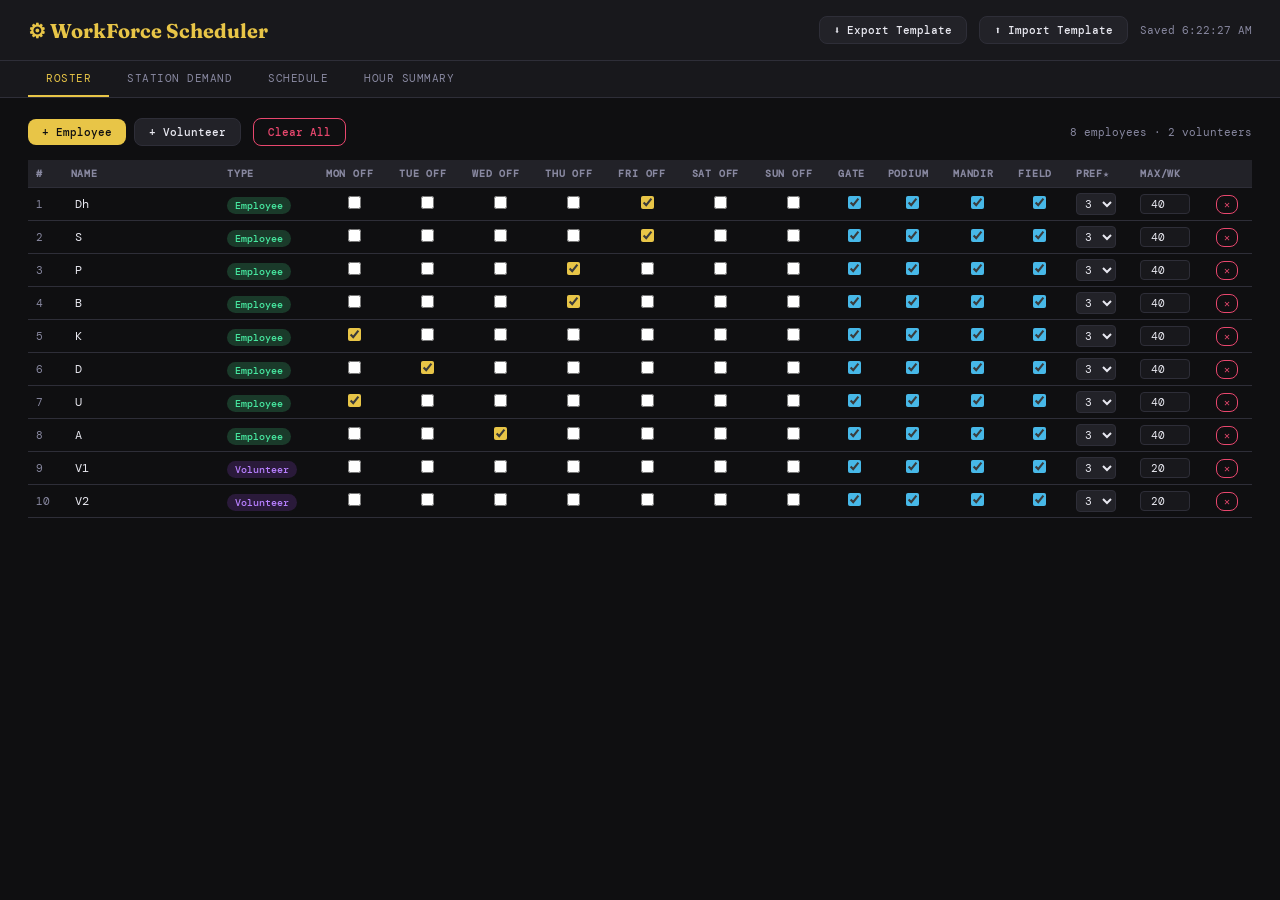
==== commit 0df943c4: "Update index.html" ====
--- a/index.html
+++ b/index.html
@@ -1082,7 +1082,13 @@
       <td class="bold">${esc(p.name)}</td>
       <td><span class="type-badge ${p.type}">${p.type==='emp'?'Emp':'Vol'}</span></td>
       ${dh[p.id].map(h=>`<td style="text-align:center;font-size:11px;">${h>0?h.toFixed(1):''}</td>`).join('')}
-      <td style="font-size:12px;${total>cap?'color:var(--accent3);':'total>cap*0.88?color:var(--accent);':'color:var(--green);'}">${total.toFixed(1)}h</td>
+     <td style="font-size:12px;${
+  total > cap
+    ? 'color:var(--accent3);'
+    : total > cap * 0.88
+      ? 'color:var(--accent);'
+      : 'color:var(--green);'
+}">
       <td class="text2">${cap}h</td>
       <td style="min-width:130px;padding:7px 10px;">
         <div style="display:flex;align-items:center;gap:8px;">
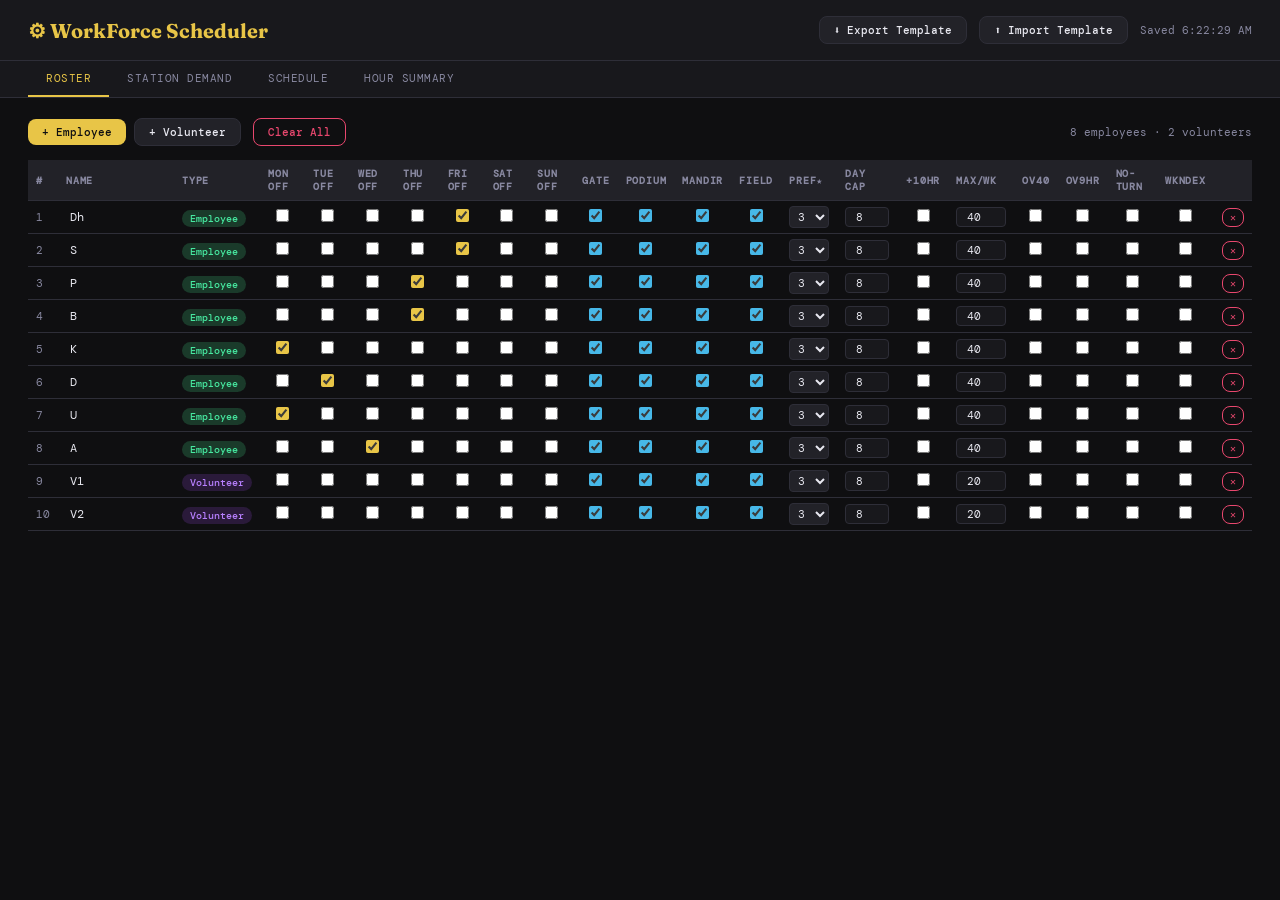
==== commit e7536495: "Update index.html" ====
--- a/index.html
+++ b/index.html
@@ -84,6 +84,7 @@
   .btn-swap { background: #1a1a3a; color: var(--purple); border: 1px solid var(--purple); }
   .btn-swap:hover { background: #2a1a4a; }
   .btn-swap.active { background: var(--purple); color: #fff; }
+  .btn-sm { padding: 2px 7px; font-size: 10px; }
 
   /* ROSTER */
   .roster-controls { display: flex; gap: 8px; margin-bottom: 14px; align-items: center; flex-wrap: wrap; }
@@ -101,7 +102,7 @@
 
   .name-input {
     background: transparent; border: none; color: var(--text);
-    font-family: var(--mono); font-size: 12px; width: 120px;
+    font-family: var(--mono); font-size: 12px; width: 100px;
     padding: 2px 4px; border-radius: 4px;
   }
   .name-input:focus { outline: 1px solid var(--accent2); background: var(--surface); }
@@ -112,6 +113,7 @@
 
   .day-check { accent-color: var(--accent); width: 13px; height: 13px; cursor: pointer; }
   .role-check { accent-color: var(--accent2); width: 13px; height: 13px; cursor: pointer; }
+  .over-check { accent-color: var(--purple); width: 13px; height: 13px; cursor: pointer; }
 
   .pref-select {
     background: var(--surface2); border: 1px solid var(--border);
@@ -125,6 +127,11 @@
     padding: 2px 6px; border-radius: 4px; width: 50px; text-align: center;
   }
   .num-input:focus { outline: 1px solid var(--accent); }
+
+  .override-flag {
+    font-size: 10px; color: var(--purple); margin-left: 3px;
+    title: 'Overrides active';
+  }
 
   /* DEMAND */
   .demand-grid {
@@ -162,7 +169,7 @@
   }
   .sched-table td {
     padding: 4px 5px; border: 1px solid var(--border);
-    vertical-align: top; min-width: 110px;
+    vertical-align: top; min-width: 120px;
   }
   .sched-table .row-label {
     padding: 6px 10px; min-width: 150px; max-width: 160px;
@@ -171,16 +178,28 @@
   .row-label-name { font-size: 11px; font-weight: 500; color: var(--text); }
   .row-label-time { font-size: 10px; color: var(--text3); margin-top: 1px; }
 
+  .slot-wrap { display: flex; align-items: center; gap: 3px; margin-bottom: 2px; }
   .slot-dd {
-    width: 100%; background: var(--surface);
+    flex: 1; background: var(--surface);
     border: 1px solid var(--border); color: var(--text);
     font-family: var(--mono); font-size: 11px;
     padding: 3px 4px; border-radius: 4px; cursor: pointer;
-    transition: border-color 0.15s; margin-bottom: 2px;
+    transition: border-color 0.15s;
   }
   .slot-dd:focus { outline: none; border-color: var(--accent2); }
   .slot-dd.error { border-color: var(--accent3) !important; background: #2a1015; }
-  .slot-dd.warn { border-color: var(--accent) !important; }
+  .slot-dd.warn  { border-color: var(--accent) !important; }
+  .slot-dd.warn-daily-soft { border-color: var(--accent) !important; background: #1a1500; }
+  .slot-dd.warn-daily-hard { border-color: var(--accent3) !important; background: #2a0a0a; }
+  .slot-dd.locked { opacity: 0.65; cursor: not-allowed; background: #1a1a28; border-color: var(--purple) !important; }
+
+  .lock-btn {
+    background: none; border: none; cursor: pointer;
+    font-size: 12px; padding: 1px 3px; border-radius: 3px;
+    color: var(--text3); transition: color 0.15s; flex-shrink: 0;
+  }
+  .lock-btn:hover { color: var(--purple); }
+  .lock-btn.locked { color: var(--purple); }
 
   .swap-highlight { outline: 2px solid var(--purple) !important; }
   .swap-source { outline: 2px solid var(--accent) !important; background: #1a1a00 !important; }
@@ -199,6 +218,37 @@
     font-weight: 500;
   }
 
+  /* CONTEXT MENU */
+  .ctx-menu {
+    position: fixed; background: var(--surface2); border: 1px solid var(--border);
+    border-radius: var(--radius); padding: 4px 0; z-index: 9999;
+    min-width: 140px; box-shadow: 0 8px 24px rgba(0,0,0,0.4);
+    display: none;
+  }
+  .ctx-menu.show { display: block; }
+  .ctx-item {
+    padding: 6px 14px; font-size: 11px; cursor: pointer; color: var(--text);
+    transition: background 0.1s;
+  }
+  .ctx-item:hover { background: var(--surface); }
+  .ctx-item.danger { color: var(--accent3); }
+
+  /* SCHED LOG */
+  .sched-log {
+    margin-top: 12px; border: 1px solid var(--border);
+    border-radius: var(--radius); overflow: hidden;
+  }
+  .sched-log summary {
+    padding: 8px 14px; background: var(--surface); cursor: pointer;
+    font-size: 11px; color: var(--text2); user-select: none;
+  }
+  .sched-log summary:hover { color: var(--text); }
+  .sched-log-body {
+    max-height: 200px; overflow-y: auto; padding: 8px 14px;
+    background: var(--bg); font-size: 10px; color: var(--text3);
+    line-height: 1.7;
+  }
+
   /* HOURS */
   .hour-table { width: 100%; border-collapse: collapse; }
   .hour-table th {
@@ -211,6 +261,8 @@
   .bar-fill { height: 100%; background: var(--green); border-radius: 3px; transition: width 0.3s; }
   .bar-fill.over { background: var(--accent3); }
   .bar-fill.near { background: var(--accent); }
+  .day-cell-warn { color: var(--accent) !important; font-weight: 700; }
+  .day-cell-hard { color: var(--accent3) !important; font-weight: 700; }
 
   /* TOOLBAR */
   .toolbar { display: flex; gap: 8px; margin-bottom: 16px; flex-wrap: wrap; align-items: center; }
@@ -259,10 +311,12 @@
     #tab-schedule { display: block !important; }
     .sched-table th, .sched-table td { border: 1px solid #ccc !important; background: #fff !important; }
     .slot-dd { border: none !important; background: transparent !important; color: #000 !important; font-size: 10px; }
+    .lock-btn { display: none !important; }
     * { color: #000 !important; }
   }
 </style>
-</head>
+
+  </head>
 <body>
 
 <header>
@@ -309,7 +363,13 @@
           <th title="Permitted at Mandir">Mandir</th>
           <th title="Permitted in Field Work">Field</th>
           <th title="Scheduling preference 1=low 5=high">Pref★</th>
+          <th title="Default daily hour cap (6–10)">Day Cap</th>
+          <th title="Allow up to 10 hrs/day">+10hr</th>
           <th title="Weekly hour cap">Max/Wk</th>
+          <th title="Allow scheduling over 40 hrs/week">Ov40</th>
+          <th title="Allow over 9 hrs/day">Ov9hr</th>
+          <th title="Ignore turnaround / clopen rules">No-Turn</th>
+          <th title="Weekend exempt from fairness rotation">WkndEx</th>
           <th></th>
         </tr>
       </thead>
@@ -339,9 +399,20 @@
       Lunch blocks count toward paid hours
     </label>
     <span class="text2 text-xs">| Swap mode: click a slot to select source, then click target to swap.</span>
+    <span class="text2 text-xs">| Right-click any slot for options.</span>
   </div>
   <div class="toolbar">
     <button class="btn btn-primary" onclick="runScheduler()">▶ Auto-Generate</button>
+    <select id="regen-from" class="pref-select" style="width:auto;padding:4px 6px;font-size:11px;" title="Regenerate from this day onward">
+      <option value="-1">Full week</option>
+      <option value="0">From Mon</option>
+      <option value="1">From Tue</option>
+      <option value="2">From Wed</option>
+      <option value="3">From Thu</option>
+      <option value="4">From Fri</option>
+      <option value="5">From Sat</option>
+      <option value="6">From Sun</option>
+    </select>
     <div class="sep"></div>
     <button class="btn btn-swap" id="swap-btn" onclick="toggleSwapMode()">⇄ Swap Mode</button>
     <button class="btn btn-secondary" onclick="clearSchedule()">✕ Clear</button>
@@ -353,24 +424,39 @@
   <div class="schedule-wrap" id="schedule-wrap">
     <div class="empty-state">Generate a schedule to see the output grid.</div>
   </div>
+  <details class="sched-log" id="sched-log" style="display:none;">
+    <summary>📋 Scheduler Log <span id="log-count" class="text2"></span></summary>
+    <div class="sched-log-body" id="sched-log-body"></div>
+  </details>
 </div>
 
 <!-- ══════════ HOURS TAB ══════════ -->
 <div class="panel" id="tab-hours">
   <div class="sec-title">Weekly Hour Summary</div>
+  <div style="margin-bottom:12px;display:flex;gap:8px;align-items:center;">
+    <label style="font-size:12px;display:flex;align-items:center;gap:6px;cursor:pointer;">
+      <input type="checkbox" id="filter-under40" onchange="renderHourSummary()" style="accent-color:var(--accent);">
+      Show only employees under their weekly cap
+    </label>
+  </div>
   <div id="hour-summary"><div class="empty-state">Generate a schedule first.</div></div>
 </div>
 
 </main>
 <div id="toast"></div>
-
-<script>
+<div class="ctx-menu" id="ctx-menu">
+  <div class="ctx-item" id="ctx-lock">🔒 Lock slot</div>
+  <div class="ctx-item" id="ctx-unlock">🔓 Unlock slot</div>
+  <div class="ctx-item danger" id="ctx-clear">✕ Clear slot</div>
+</div>
+
+  <script>
 // ══════════════════════════════════════════════
 //  CONSTANTS
 // ══════════════════════════════════════════════
 const DAYS = ['Mon','Tue','Wed','Thu','Fri','Sat','Sun'];
-
-// 9 canonical blocks per spec
+const MAX_SHIFT_GAP_HOURS = 3; // max hrs gap within same day before treated as split shift
+
 const BLOCKS = [
   { id:'b1', label:'Early Morning Gate',  start:'06:00', end:'09:00', isLunch:false, notes:'Opening / Gate Lock' },
   { id:'b2', label:'Mid Morning',         start:'09:00', end:'12:00', isLunch:false, notes:'' },
@@ -383,17 +469,20 @@
   { id:'b9', label:'Evening 2 (Closing)', start:'18:30', end:'20:30', isLunch:false, notes:'Closing Shift' },
 ];
 
+const NON_LUNCH_BLOCKS = BLOCKS.filter(b => !b.isLunch);
+const LUNCH_BLOCKS     = BLOCKS.filter(b =>  b.isLunch);
+
 const STATIONS = [
-  { id:'gate',   label:'Gate',        cls:'station-gate',   isField:false },
-  { id:'podium', label:'Podium',      cls:'station-podium', isField:false },
-  { id:'mandir', label:'Mandir',      cls:'station-mandir', isField:false },
-  { id:'field1', label:'Field Work 1',cls:'station-field1', isField:true },
-  { id:'field2', label:'Field Work 2',cls:'station-field2', isField:true },
-  { id:'lunch',  label:'Lunch',       cls:'station-lunch',  isLunch:true },
+  { id:'gate',   label:'Gate',         cls:'station-gate',   isField:false },
+  { id:'podium', label:'Podium',       cls:'station-podium', isField:false },
+  { id:'mandir', label:'Mandir',       cls:'station-mandir', isField:false },
+  { id:'field1', label:'Field Work 1', cls:'station-field1', isField:true  },
+  { id:'field2', label:'Field Work 2', cls:'station-field2', isField:true  },
+  { id:'lunch',  label:'Lunch',        cls:'station-lunch',  isLunch:true  },
 ];
 
-const BASE_STATIONS = STATIONS.filter(s=>!s.isField && !s.isLunch);
-const FIELD_STATIONS = STATIONS.filter(s=>s.isField);
+const BASE_STATIONS  = STATIONS.filter(s => !s.isField && !s.isLunch);
+const FIELD_STATIONS = STATIONS.filter(s =>  s.isField);
 
 function toMin(t){ const [h,m]=t.split(':').map(Number); return h*60+m; }
 function blockDur(b){ return (toMin(b.end)-toMin(b.start))/60; }
@@ -404,29 +493,64 @@
 let state = {
   people: [],
   demand: {},
-  schedule: {},
+  schedule: {},   // schedule[di][bid][sid] = [{pid, locked}, ...]
   settings: { lunchPaid: false },
   nextId: 1,
 };
 
+// Fast lookup map — rebuilt on every roster change
+let peopleById = {};
+function rebuildPeopleMap(){ peopleById={}; state.people.forEach(p=>{ peopleById[p.id]=p; }); }
+
 // ══════════════════════════════════════════════
 //  PERSISTENCE
 // ══════════════════════════════════════════════
 function save(){
-  try { localStorage.setItem('wfs_v3', JSON.stringify(state)); } catch(e){}
+  try { localStorage.setItem('wfs_v4', JSON.stringify(state)); } catch(e){}
   const el = document.getElementById('save-status');
   if(el) el.textContent = 'Saved ' + new Date().toLocaleTimeString();
 }
+
+function migrateSched(raw){
+  // Migrate old format: sched[di][bid][sid] = [pid|null, ...]
+  // to new format: sched[di][bid][sid] = [{pid, locked:false}, ...]
+  if(!raw) return {};
+  const out = {};
+  Object.keys(raw).forEach(di=>{
+    out[di]={};
+    Object.keys(raw[di]).forEach(bid=>{
+      out[di][bid]={};
+      Object.keys(raw[di][bid]).forEach(sid=>{
+        const arr = raw[di][bid][sid];
+        if(!Array.isArray(arr)){ out[di][bid][sid]=[]; return; }
+        out[di][bid][sid] = arr.map(item=>{
+          if(item===null||item===undefined) return {pid:null,locked:false};
+          if(typeof item==='string') return {pid:item,locked:false};
+          return item; // already new format
+        });
+      });
+    });
+  });
+  return out;
+}
+
 function load(){
   try {
-    const d = localStorage.getItem('wfs_v3');
-    if(d) state = JSON.parse(d);
-  } catch(e){}
+    // Try v4 first, fall back to v3
+    let raw = localStorage.getItem('wfs_v4') || localStorage.getItem('wfs_v3');
+    if(raw){
+      const d = JSON.parse(raw);
+      state = d;
+      state.schedule = migrateSched(state.schedule);
+      if(!state.settings) state.settings = {};
+    }
+  } catch(e){ console.warn('Load failed', e); }
   initDemand();
-  // apply settings to UI
+  rebuildPeopleMap();
   const lp = document.getElementById('lunch-paid');
   if(lp) lp.checked = !!state.settings?.lunchPaid;
 }
+
 function saveSetting(key,val){
   if(!state.settings) state.settings={};
   state.settings[key]=val;
@@ -452,8 +576,8 @@
     document.querySelectorAll('.tab,.panel').forEach(x=>x.classList.remove('active'));
     t.classList.add('active');
     document.getElementById('tab-'+t.dataset.tab).classList.add('active');
-    if(t.dataset.tab==='hours') renderHourSummary();
-    if(t.dataset.tab==='demand') renderDemandGrid();
+    if(t.dataset.tab==='hours')   renderHourSummary();
+    if(t.dataset.tab==='demand')  renderDemandGrid();
   });
 });
 
@@ -472,54 +596,54 @@
 ];
 const DEFAULT_VOLUNTEERS = [{name:'V1'},{name:'V2'}];
 
+function makePerson(type, name, off){
+  return {
+    id: 'p'+(state.nextId++),
+    name, type,
+    off: off || DAYS.map(()=>false),
+    roles: { gate:true, podium:true, mandir:true, field:true },
+    pref: 3,
+    dailyCap: 8,
+    allowExtendedDay: false,
+    maxHrs: type==='emp' ? 40 : 20,
+    overrideOver40: false,
+    overrideOver9hr: false,
+    overrideIgnoreTurnaround: false,
+    weekendExempt: false,
+    preferredBlocks: [],
+    avoidBlocks: [],
+    availableBlocks: [], // volunteers only; empty = all blocks ok
+  };
+}
+
 function seedDefaults(){
   if(state.people.length > 0) return;
-  DEFAULT_EMPLOYEES.forEach(e=>{
-    state.people.push({
-      id:'p'+(state.nextId++), name:e.name, type:'emp',
-      off: e.off||DAYS.map(()=>false),
-      roles:{gate:true,podium:true,mandir:true,field:true},
-      pref:3, maxHrs:40,
-    });
-  });
-  DEFAULT_VOLUNTEERS.forEach(v=>{
-    state.people.push({
-      id:'p'+(state.nextId++), name:v.name, type:'vol',
-      off:DAYS.map(()=>false),
-      roles:{gate:true,podium:true,mandir:true,field:true},
-      pref:3, maxHrs:20,
-    });
-  });
-  save();
+  DEFAULT_EMPLOYEES.forEach(e=>state.people.push(makePerson('emp', e.name, e.off)));
+  DEFAULT_VOLUNTEERS.forEach(v=>state.people.push(makePerson('vol', v.name, null)));
+  save(); rebuildPeopleMap();
 }
 
 function addPerson(type){
   const cnt = state.people.filter(p=>p.type===type).length;
   if(cnt>=20){ toast('Max 20 '+type+'s reached'); return; }
   const idx = cnt+1;
-  state.people.push({
-    id:'p'+(state.nextId++),
-    name: type==='emp'?'E'+idx:'V'+idx,
-    type, off:DAYS.map(()=>false),
-    roles:{gate:true,podium:true,mandir:true,field:true},
-    pref:3, maxHrs: type==='emp'?40:20,
-  });
-  save(); renderRoster();
+  state.people.push(makePerson(type, type==='emp'?'E'+idx:'V'+idx, null));
+  save(); rebuildPeopleMap(); renderRoster();
 }
 
 function removePerson(id){
   state.people = state.people.filter(p=>p.id!==id);
-  save(); renderRoster();
+  save(); rebuildPeopleMap(); renderRoster();
 }
 
 function clearRoster(){
   if(!confirm('Remove all people from roster?')) return;
   state.people=[]; state.schedule={};
-  save(); renderRoster();
+  save(); rebuildPeopleMap(); renderRoster();
 }
 
 function renderRoster(){
-  const body = document.getElementById('roster-body');
+  const body  = document.getElementById('roster-body');
   const table = document.getElementById('roster-table');
   const empty = document.getElementById('roster-empty');
   body.innerHTML='';
@@ -529,10 +653,22 @@
   table.style.display='table'; empty.style.display='none';
 
   state.people.forEach((p,i)=>{
-    const tr=document.createElement('tr');
+    // Ensure new fields exist on old records
+    if(p.dailyCap===undefined) p.dailyCap=8;
+    if(p.allowExtendedDay===undefined) p.allowExtendedDay=false;
+    if(p.overrideOver40===undefined) p.overrideOver40=false;
+    if(p.overrideOver9hr===undefined) p.overrideOver9hr=false;
+    if(p.overrideIgnoreTurnaround===undefined) p.overrideIgnoreTurnaround=false;
+    if(p.weekendExempt===undefined) p.weekendExempt=false;
+
+    const hasOverride = p.overrideOver40||p.overrideOver9hr||p.overrideIgnoreTurnaround||p.allowExtendedDay;
+    const tr = document.createElement('tr');
     tr.innerHTML=`
       <td class="text2" style="font-size:11px;">${i+1}</td>
-      <td><input class="name-input" value="${esc(p.name)}" oninput="pf('${p.id}','name',this.value)"></td>
+      <td>
+        <input class="name-input" value="${esc(p.name)}" oninput="pf('${p.id}','name',this.value)">
+        ${hasOverride?'<span class="override-flag" title="Overrides active">★</span>':''}
+      </td>
       <td><span class="type-badge ${p.type}">${p.type==='emp'?'Employee':'Volunteer'}</span></td>
       ${DAYS.map((_,di)=>`<td style="text-align:center;"><input type="checkbox" class="day-check" ${p.off[di]?'checked':''} onchange="pOff('${p.id}',${di},this.checked)" title="${DAYS[di]} off"></td>`).join('')}
       <td style="text-align:center;"><input type="checkbox" class="role-check" ${p.roles.gate?'checked':''} onchange="pRole('${p.id}','gate',this.checked)"></td>
@@ -542,8 +678,14 @@
       <td><select class="pref-select" onchange="pf('${p.id}','pref',+this.value)">
         ${[1,2,3,4,5].map(v=>`<option ${p.pref===v?'selected':''}>${v}</option>`).join('')}
       </select></td>
+      <td><input type="number" class="num-input" value="${p.dailyCap}" min="6" max="10" style="width:44px;" onchange="pf('${p.id}','dailyCap',+this.value)"></td>
+      <td style="text-align:center;"><input type="checkbox" class="over-check" ${p.allowExtendedDay?'checked':''} onchange="pf('${p.id}','allowExtendedDay',this.checked)" title="Allow up to 10 hrs/day"></td>
       <td><input type="number" class="num-input" value="${p.maxHrs}" min="0" max="80" onchange="pf('${p.id}','maxHrs',+this.value)"></td>
-      <td><button class="btn btn-danger" style="padding:2px 7px;font-size:10px;" onclick="removePerson('${p.id}')">✕</button></td>
+      <td style="text-align:center;"><input type="checkbox" class="over-check" ${p.overrideOver40?'checked':''} onchange="pf('${p.id}','overrideOver40',this.checked)" title="Allow over 40 hrs"></td>
+      <td style="text-align:center;"><input type="checkbox" class="over-check" ${p.overrideOver9hr?'checked':''} onchange="pf('${p.id}','overrideOver9hr',this.checked)" title="Allow over 9 hrs/day"></td>
+      <td style="text-align:center;"><input type="checkbox" class="over-check" ${p.overrideIgnoreTurnaround?'checked':''} onchange="pf('${p.id}','overrideIgnoreTurnaround',this.checked)" title="Ignore turnaround rules"></td>
+      <td style="text-align:center;"><input type="checkbox" class="over-check" ${p.weekendExempt?'checked':''} onchange="pf('${p.id}','weekendExempt',this.checked)" title="Weekend exempt"></td>
+      <td><button class="btn btn-danger btn-sm" onclick="removePerson('${p.id}')">✕</button></td>
     `;
     body.appendChild(tr);
   });
@@ -553,9 +695,12 @@
   document.getElementById('roster-count').textContent=`${ec} employee${ec!==1?'s':''} · ${vc} volunteer${vc!==1?'s':''}`;
 }
 
-function pf(id,field,val){ const p=state.people.find(x=>x.id===id); if(p){p[field]=val; save();} }
-function pOff(id,di,val){ const p=state.people.find(x=>x.id===id); if(p){p.off[di]=val; save();} }
-function pRole(id,role,val){ const p=state.people.find(x=>x.id===id); if(p){p.roles[role]=val; save();} }
+function pf(id,field,val){
+  const p=peopleById[id];
+  if(p){ p[field]=val; save(); renderRoster(); }
+}
+function pOff(id,di,val){ const p=peopleById[id]; if(p){p.off[di]=val; save();} }
+function pRole(id,role,val){ const p=peopleById[id]; if(p){p.roles[role]=val; save();} }
 
 // ══════════════════════════════════════════════
 //  DEMAND GRID
@@ -563,15 +708,13 @@
 function renderDemandGrid(){
   const wrap = document.getElementById('demand-grid-wrap');
   wrap.innerHTML='';
-
   BLOCKS.forEach(b=>{
     const sec=document.createElement('div');
     sec.style.cssText='margin-top:18px;';
-    const isLunch=b.isLunch;
     sec.innerHTML=`<div class="sec-title" style="font-size:13px;">
       Block: ${b.label}
       <span class="text2 text-xs">${b.start}–${b.end} · ${blockDur(b).toFixed(1)}h</span>
-      ${isLunch?'<span class="badge-purple" style="font-size:10px;padding:2px 7px;border-radius:20px;">Lunch</span>':''}
+      ${b.isLunch?'<span class="badge-purple" style="font-size:10px;padding:2px 7px;border-radius:20px;">Lunch</span>':''}
     </div>`;
     wrap.appendChild(sec);
 
@@ -581,8 +724,8 @@
       DAYS.map(d=>`<div class="dg-header">${d}</div>`).join('');
 
     STATIONS.forEach(s=>{
-      if(b.isLunch && !s.isLunch) return;
-      if(!b.isLunch && s.isLunch) return;
+      if(b.isLunch  && !s.isLunch) return;
+      if(!b.isLunch &&  s.isLunch) return;
       grid.innerHTML+=`<div class="dg-label">${s.label}</div>`;
       DAYS.forEach((_,di)=>{
         const val=(state.demand[b.id]?.[s.id]?.[di])??1;
@@ -592,7 +735,6 @@
     wrap.appendChild(grid);
   });
 
-  // Block reference
   const tbody=document.getElementById('blocks-info');
   tbody.innerHTML=BLOCKS.map((b,i)=>`<tr>
     <td class="text2">${i+1}</td>
@@ -611,18 +753,21 @@
 }
 
 // ══════════════════════════════════════════════
-//  SCHEDULER ALGORITHM
+//  SCHEDULER
 // ══════════════════════════════════════════════
 function runScheduler(){
   if(!state.people.length){ toast('Add people first'); return; }
+  const startDay = parseInt(document.getElementById('regen-from').value);
   document.getElementById('sched-status').innerHTML='<span class="spin">⚙</span> Generating…';
   setTimeout(()=>{
     try {
-      state.schedule = generateSchedule();
+      const t0 = performance.now();
+      state.schedule = generateSchedule(startDay);
+      const elapsed = (performance.now()-t0).toFixed(0);
       save();
       renderScheduleGrid();
       renderHourSummary();
-      document.getElementById('sched-status').textContent='✓ Schedule generated';
+      document.getElementById('sched-status').textContent=`✓ Generated in ${elapsed}ms`;
       toast('Schedule generated!');
     } catch(e){
       document.getElementById('sched-status').textContent='Error generating';
@@ -632,185 +777,341 @@
   }, 60);
 }
 
-function generateSchedule(){
+function effectiveDailyCap(p){
+  if(p.overrideOver9hr) return 10;
+  if(p.allowExtendedDay) return 10;
+  return Math.min(p.dailyCap ?? 8, 10);
+}
+
+function generateSchedule(startDay=-1){
+  const schedLog = [];
+  const log = (msg) => schedLog.push(msg);
+
+  // ── Precompute availability map ──
+  const availMap = {}; // availMap[pid][di] = true/false
+  state.people.forEach(p=>{
+    availMap[p.id] = DAYS.map((_,di)=>!p.off[di]);
+  });
+
+  // ── Init counters ──
+  const wkHrs  = {}; // pid -> total weekly hours
+  const dayHrs = {}; // pid -> [7 days of hours]
+  const satWorked = {}, sunWorked = {};
+  const lastAssigned = {}; // pid -> { di, endMin }
+
+  state.people.forEach(p=>{
+    wkHrs[p.id]    = 0;
+    dayHrs[p.id]   = DAYS.map(()=>0);
+    satWorked[p.id]= 0;
+    sunWorked[p.id]= 0;
+    lastAssigned[p.id] = null;
+  });
+
+  // ── Preserve locked slots when regenerating from a day ──
   const sched = {};
-  const wkHrs = {};    // personId -> total weekly hours
-  const lastEnd = {};  // personId -> {di, endMin}
-
-  state.people.forEach(p=>{ wkHrs[p.id]=0; });
-
-  const employees = state.people.filter(p=>p.type==='emp');
-
-  // Weekend fairness: track who worked last weekend
-  const weekendWorked = {};
-  state.people.forEach(p=>{ weekendWorked[p.id]=0; });
-
   DAYS.forEach((_,di)=>{
     sched[di]={};
-    const dayHrs = {};
-    state.people.forEach(p=>{ dayHrs[p.id]=0; });
-
-    BLOCKS.forEach(b=>{
-      sched[di][b.id]={};
-      const bStartMin = toMin(b.start);
-      const bEndMin   = toMin(b.end);
-      const dur = blockDur(b);
-
-      if(b.isLunch){
-        // Staggered lunch: pick employees currently active (have hours today), stagger them
-        const active = employees
-          .filter(p=>!p.off[di] && dayHrs[p.id]>0)
-          .sort((a,b2)=>dayHrs[a.id]-dayHrs[b2.id]); // least hours first for lunch
-        const demand = state.demand[b.id]?.['lunch']?.[di]??1;
-        const picks = active.slice(0, demand);
-        sched[di][b.id]['lunch'] = picks.map(p=>p.id);
-        // Lunch is break—don't add to wkHrs unless paid setting on
-        if(state.settings?.lunchPaid){
-          picks.forEach(p=>{ wkHrs[p.id]+=dur; dayHrs[p.id]+=dur; });
-        }
+    if(startDay >= 0 && di < startDay && state.schedule[di]){
+      // Preserve this day entirely and account for its hours
+      sched[di] = JSON.parse(JSON.stringify(state.schedule[di]));
+      BLOCKS.forEach(b=>{
+        if(b.isLunch && !state.settings?.lunchPaid) return;
+        const dur = blockDur(b);
+        const keys = b.isLunch ? ['lunch'] : STATIONS.filter(s=>!s.isLunch).map(s=>s.id);
+        keys.forEach(key=>{
+          (sched[di][b.id]?.[key]||[]).forEach(slot=>{
+            const pid = slot?.pid||null;
+            if(pid && wkHrs[pid]!==undefined){
+              wkHrs[pid]  += dur;
+              dayHrs[pid][di] += dur;
+              lastAssigned[pid] = { di, endMin: toMin(b.end) };
+              if(di===5) satWorked[pid]++;
+              if(di===6) sunWorked[pid]++;
+            }
+          });
+        });
+      });
+    } else {
+      BLOCKS.forEach(b=>{ sched[di][b.id]={}; });
+    }
+  });
+
+  const employees  = state.people.filter(p=>p.type==='emp');
+  const volunteers = state.people.filter(p=>p.type==='vol');
+
+  // ── Helper: is candidate eligible for this block/day/station? ──
+  function isEligible(p, di, b, s, assignedThisBlock){
+    if(!availMap[p.id][di]) return false;
+    if(assignedThisBlock.has(p.id)) return false;
+
+    const roleKey = s.isField ? 'field' : s.id;
+    if(!p.roles[roleKey]) return false;
+    if(p.type==='vol' && s.isField) return false; // volunteers never in field
+
+    // Volunteer block availability
+    if(p.type==='vol' && p.availableBlocks?.length>0 && !p.availableBlocks.includes(b.id)) return false;
+
+    const dur = blockDur(b);
+    const bStartMin = toMin(b.start);
+    const last = lastAssigned[p.id];
+
+    // No clopen: worked past 18:00 previous day → can't do 06:00 opening today
+    if(!p.overrideIgnoreTurnaround && last && last.di===di-1 && last.endMin>=1080){
+      if(bStartMin===360){
+        log(`SKIP ${p.name} d${di} ${b.id}/${s.id}: clopen`);
+        return false;
+      }
+    }
+    // 10-hour turnaround across days
+    if(!p.overrideIgnoreTurnaround && last && last.di===di-1){
+      const nextDayStart = 24*60 + bStartMin;
+      if(nextDayStart < last.endMin + 600){
+        log(`SKIP ${p.name} d${di} ${b.id}/${s.id}: <10hr turnaround`);
+        return false;
+      }
+    }
+    // Same-day split shift gap check
+    if(last && last.di===di && !p.allowExtendedDay && !p.overrideIgnoreTurnaround){
+      const gapMins = bStartMin - last.endMin;
+      if(gapMins > MAX_SHIFT_GAP_HOURS * 60){
+        log(`SKIP ${p.name} d${di} ${b.id}/${s.id}: split shift gap ${(gapMins/60).toFixed(1)}h`);
+        return false;
+      }
+    }
+    // Daily cap check
+    if(dayHrs[p.id][di] + dur > effectiveDailyCap(p) + 0.01){
+      log(`SKIP ${p.name} d${di} ${b.id}/${s.id}: daily cap ${dayHrs[p.id][di].toFixed(1)}+${dur}>${effectiveDailyCap(p)}`);
+      return false;
+    }
+    // Weekly cap check
+    if(!p.overrideOver40 && wkHrs[p.id] + dur > p.maxHrs + 0.01){
+      log(`SKIP ${p.name} d${di} ${b.id}/${s.id}: weekly cap ${wkHrs[p.id].toFixed(1)}+${dur}>${p.maxHrs}`);
+      return false;
+    }
+    return true;
+  }
+
+  // ── Helper: sort candidate pool ──
+  function sortCandidates(pool, di, b){
+    const isWeekend = (di===5||di===6);
+    return [...pool].sort((a,b2)=>{
+      // Preferred block: up
+      const aPref = a.preferredBlocks?.includes(b.id) ? -1 : 0;
+      const bPref = b2.preferredBlocks?.includes(b.id) ? -1 : 0;
+      if(aPref!==bPref) return aPref-bPref;
+      // Avoid block: down
+      const aAvoid = a.avoidBlocks?.includes(b.id) ? 1 : 0;
+      const bAvoid = b2.avoidBlocks?.includes(b.id) ? 1 : 0;
+      if(aAvoid!==bAvoid) return aAvoid-bAvoid;
+      // Employees before volunteers for base stations
+      if(a.type!==b2.type) return a.type==='emp'?-1:1;
+      // Weekend fairness
+      if(isWeekend && !a.weekendExempt && !b2.weekendExempt){
+        const wA = di===5 ? satWorked[a.id] : sunWorked[a.id];
+        const wB = di===5 ? satWorked[b2.id] : sunWorked[b2.id];
+        if(wA!==wB) return wA-wB;
+      }
+      // Higher pref score first
+      if(b2.pref!==a.pref) return b2.pref-a.pref;
+      // Lower weekly hours first (fairness)
+      return wkHrs[a.id]-wkHrs[b2.id];
+    });
+  }
+
+  // ── Helper: assign a slot ──
+  function assignSlot(sched, di, b, s, pid){
+    const dur = blockDur(b);
+    const key = b.isLunch ? 'lunch' : s.id;
+    if(!sched[di][b.id][key]) sched[di][b.id][key]=[];
+    sched[di][b.id][key].push({pid, locked:false});
+    wkHrs[pid]  += dur;
+    dayHrs[pid][di] += dur;
+    lastAssigned[pid] = { di, endMin: toMin(b.end) };
+    if(di===5) satWorked[pid]++;
+    if(di===6) sunWorked[pid]++;
+    log(`ASSIGN ${peopleById[pid]?.name} d${di} ${b.id}/${key}`);
+  }
+
+  // ── Main scheduling loop ──
+  DAYS.forEach((_,di)=>{
+    if(startDay >= 0 && di < startDay) return; // skip preserved days
+
+    const assignedThisBlock = {}; // bid -> Set of pids
+
+    // Phase 1: Non-lunch blocks — base stations first, then field
+    NON_LUNCH_BLOCKS.forEach(b=>{
+      assignedThisBlock[b.id] = new Set();
+      const stationsOrdered = [...BASE_STATIONS, ...FIELD_STATIONS];
+
+      // b9 closing: must continue from b8 workers
+      if(b.id==='b9'){
+        stationsOrdered.forEach(s=>{
+          const demand = state.demand[b.id]?.[s.id]?.[di]??1;
+          sched[di][b.id][s.id]=[];
+          if(demand===0) return;
+          const b8workers = (sched[di]['b8']?.[s.id]||[]).map(slot=>slot?.pid).filter(Boolean);
+          for(let slot=0; slot<demand; slot++){
+            const candidate = b8workers.find(pid=>
+              !sched[di][b.id][s.id].some(x=>x.pid===pid) &&
+              !assignedThisBlock[b.id].has(pid)
+            );
+            if(candidate){
+              sched[di][b.id][s.id].push({pid:candidate,locked:false});
+              assignedThisBlock[b.id].add(candidate);
+              log(`ASSIGN(b9-continuity) ${peopleById[candidate]?.name} d${di} b9/${s.id}`);
+            } else {
+              sched[di][b.id][s.id].push({pid:null,locked:false});
+              log(`UNFILLED b9/${s.id} d${di} slot ${slot}`);
+            }
+          }
+        });
         return;
       }
 
-      // Determine eligible workers for each station
-      const assignedThisBlock = new Set(); // prevent double-booking within same block
-
-      const stationsToFill = STATIONS.filter(s=>!s.isLunch);
-
-      // Fill base stations first, then field
-      const orderedStations = [
-        ...stationsToFill.filter(s=>!s.isField),
-        ...stationsToFill.filter(s=>s.isField),
-      ];
-
-      orderedStations.forEach(s=>{
-        const roleKey = s.isField ? 'field' : s.id;
-        const demand  = state.demand[b.id]?.[s.id]?.[di]??1;
-        sched[di][b.id][s.id] = [];
-
-        if(demand===0){ return; }
-
-        // HARD CONSTRAINT: b9 (closing) workers must have been in b8 same station
-        let candidatePool;
-        if(b.id==='b9'){
-          const b8workers = sched[di]['b8']?.[s.id] || [];
-          candidatePool = b8workers
-            .map(id=>state.people.find(p=>p.id===id))
-            .filter(Boolean);
-        } else {
-          candidatePool = state.people.filter(p=>{
-            if(p.off[di]) return false;
-            if(!p.roles[roleKey]) return false;
-            if(assignedThisBlock.has(p.id)) return false;
-            // Volunteers: only for base stations if role permitted, never auto-fill field
-            if(p.type==='vol' && s.isField) return false;
-            // Weekly hours check
-            if(p.type==='emp' && wkHrs[p.id]+dur > p.maxHrs+0.01) return false;
-            // No clopen: if worked past 18:00 the previous day, cannot work 06:00 opening today
-            const last = lastEnd[p.id];
-            if(last && last.di===di-1 && last.endMin>=1080){ // 18:00=1080 min
-              if(bStartMin===360) return false; // 06:00 opening forbidden
-            }
-            // 10-hour turnaround
-            if(last && last.di===di-1){
-              const nextDayStart = 24*60 + bStartMin;
-              if(nextDayStart < last.endMin + 600) return false;
-            }
-            return true;
-          });
-
-          // Sort: pref desc, volunteers after employees for base stations, then by weekly hours asc (fairness)
-          // Weekend fairness: penalise those who already have more weekend days
-          const isWeekend = (di===5||di===6);
-          candidatePool.sort((a,b2)=>{
-            if(a.type!==b2.type){
-              // For base: emp first, for field: doesn't matter
-              if(!s.isField) return a.type==='emp'?-1:1;
-            }
-            if(isWeekend){
-              // Prefer fewer weekend days worked
-              if(weekendWorked[a.id]!==weekendWorked[b2.id])
-                return weekendWorked[a.id]-weekendWorked[b2.id];
-            }
-            if(b2.pref!==a.pref) return b2.pref-a.pref;
-            return wkHrs[a.id]-wkHrs[b2.id];
-          });
-        }
+      stationsOrdered.forEach(s=>{
+        const demand = state.demand[b.id]?.[s.id]?.[di]??1;
+        sched[di][b.id][s.id]=[];
+        if(demand===0) return;
+
+        // Check if any slots are locked (preserved from partial regen)
+        const existingSlots = startDay>=0 ? [] : [];
+
+        const pool = sortCandidates(
+          state.people.filter(p=>isEligible(p, di, b, s, assignedThisBlock[b.id])),
+          di, b
+        );
 
         for(let slot=0; slot<demand; slot++){
-          const candidate = candidatePool.find(p=>!sched[di][b.id][s.id].includes(p.id) && !assignedThisBlock.has(p.id));
+          const candidate = pool.find(p=>
+            !sched[di][b.id][s.id].some(x=>x.pid===p.id) &&
+            !assignedThisBlock[b.id].has(p.id)
+          );
           if(candidate){
-            sched[di][b.id][s.id].push(candidate.id);
-            wkHrs[candidate.id]+=dur;
-            dayHrs[candidate.id]+=dur;
-            lastEnd[candidate.id]={di, endMin:bEndMin};
-            assignedThisBlock.add(candidate.id);
-            if(di===5||di===6) weekendWorked[candidate.id]++;
+            assignSlot(sched, di, b, s, candidate.id);
+            assignedThisBlock[b.id].add(candidate.id);
           } else {
-            sched[di][b.id][s.id].push(null);
+            sched[di][b.id][s.id].push({pid:null,locked:false});
+            log(`UNFILLED ${b.id}/${s.id} d${di} slot ${slot}`);
           }
         }
       });
-
-      // Fill-to-40: after base stations placed, fill remaining field slots with under-limit employees
-      if(b.id!=='b8' && b.id!=='b9'){ // don't over-fill evening
-        FIELD_STATIONS.forEach(s=>{
-          const demand = state.demand[b.id]?.[s.id]?.[di]??1;
-          if(demand===0) return;
-          const slots = sched[di][b.id][s.id]||[];
-
-          employees.forEach(p=>{
-            if(p.off[di]) return;
-            if(!p.roles['field']) return;
-            if(assignedThisBlock.has(p.id)) return;
-            if(wkHrs[p.id]+dur > p.maxHrs+0.01) return;
-            const last = lastEnd[p.id];
-            if(last && last.di===di-1 && last.endMin>=1080 && bStartMin===360) return;
-            if(last && last.di===di-1 && (24*60+bStartMin)<last.endMin+600) return;
-
-            const nullIdx = slots.indexOf(null);
-            if(nullIdx>=0){
-              slots[nullIdx]=p.id;
-              wkHrs[p.id]+=dur;
-              dayHrs[p.id]+=dur;
-              lastEnd[p.id]={di, endMin:bEndMin};
-              assignedThisBlock.add(p.id);
-              if(di===5||di===6) weekendWorked[p.id]++;
-            }
-          });
-          sched[di][b.id][s.id]=slots;
-        });
+    });
+
+    // Phase 2: Lunch blocks — staggered rotation
+    LUNCH_BLOCKS.forEach(b=>{
+      assignedThisBlock[b.id] = new Set();
+      const demand = state.demand[b.id]?.['lunch']?.[di]??1;
+      sched[di][b.id]['lunch']=[];
+
+      // Lunch eligibility: must be working that day, not near daily cap
+      const minCoverage = BASE_STATIONS.reduce((sum,s)=>{
+        return sum + (state.demand[b.id]?.[s.id]?.[di]??1);
+      },0);
+
+      const activeStaff = employees.filter(p=>
+        availMap[p.id][di] &&
+        dayHrs[p.id][di] > 0 &&
+        dayHrs[p.id][di] < 7 &&
+        !assignedThisBlock[b.id].has(p.id)
+      );
+
+      // Only send to lunch if coverage remains after removal
+      let sentToLunch = 0;
+      const lunchPool = sortCandidates(activeStaff, di, b);
+      for(const p of lunchPool){
+        if(sentToLunch >= demand) break;
+        const remaining = activeStaff.length - sentToLunch - 1;
+        if(remaining < minCoverage){
+          log(`SKIP LUNCH ${p.name} d${di}: coverage would drop below ${minCoverage}`);
+          break;
+        }
+        sched[di][b.id]['lunch'].push({pid:p.id,locked:false});
+        assignedThisBlock[b.id].add(p.id);
+        if(state.settings?.lunchPaid){
+          const dur = blockDur(b);
+          wkHrs[p.id]  += dur;
+          dayHrs[p.id][di] += dur;
+        }
+        sentToLunch++;
+        log(`LUNCH ${p.name} d${di} ${b.id}`);
       }
     });
+
+    // Phase 3: Fill-to-40 — try to push under-cap employees into unfilled field slots
+    if(di < 5){ // skip weekend fill-to-40 to preserve natural weekend limits
+      NON_LUNCH_BLOCKS.forEach(b=>{
+        if(b.id==='b8'||b.id==='b9') return; // don't over-fill evening
+        FIELD_STATIONS.forEach(s=>{
+          const slots = sched[di][b.id]?.[s.id]||[];
+          const nullIdx = slots.findIndex(x=>x.pid===null);
+          if(nullIdx===-1) return;
+
+          // Sort by tier: <30 → <35 → <40
+          const fillPool = employees
+            .filter(p=>isEligible(p, di, b, s, assignedThisBlock[b.id]))
+            .sort((a,b2)=>{
+              const tierA = wkHrs[a.id]<30?0:wkHrs[a.id]<35?1:2;
+              const tierB = wkHrs[b2.id]<30?0:wkHrs[b2.id]<35?1:2;
+              if(tierA!==tierB) return tierA-tierB;
+              return wkHrs[a.id]-wkHrs[b2.id];
+            });
+
+          for(const p of fillPool){
+            const ni = slots.findIndex(x=>x.pid===null);
+            if(ni===-1) break;
+            slots[ni]={pid:p.id,locked:false};
+            const dur = blockDur(b);
+            wkHrs[p.id]  += dur;
+            dayHrs[p.id][di] += dur;
+            lastAssigned[p.id] = { di, endMin: toMin(b.end) };
+            assignedThisBlock[b.id].add(p.id);
+            log(`FILL40 ${p.name} d${di} ${b.id}/${s.id}`);
+          }
+        });
+      });
+    }
   });
 
+  // ── Show log in UI ──
+  const logEl  = document.getElementById('sched-log');
+  const logBody= document.getElementById('sched-log-body');
+  const logCnt = document.getElementById('log-count');
+  if(logEl && logBody){
+    logEl.style.display='block';
+    logBody.innerHTML = schedLog.map(l=>`<div>${esc(l)}</div>`).join('');
+    if(logCnt) logCnt.textContent = `(${schedLog.length} entries)`;
+  }
+
   return sched;
 }
 
-// ══════════════════════════════════════════════
+    // ══════════════════════════════════════════════
 //  RENDER SCHEDULE GRID
 // ══════════════════════════════════════════════
+function getSlots(di,bid,sid){
+  return state.schedule[di]?.[bid]?.[sid] || [];
+}
 function personName(id){
   if(!id) return '—';
-  const p=state.people.find(x=>x.id===id);
+  const p=peopleById[id];
   return p?esc(p.name):'?';
 }
-
 function buildOptions(selectedId){
   return `<option value="">— empty —</option>`+
     state.people.map(p=>`<option value="${p.id}"${p.id===selectedId?' selected':''}>${esc(p.name)} (${p.type==='emp'?'E':'V'})</option>`).join('');
 }
 
 let swapMode=false;
-let swapSource=null; // {di,bid,sid,si,el}
+let swapSource=null;
 
 function toggleSwapMode(){
-  swapMode=!swapMode;
-  swapSource=null;
+  swapMode=!swapMode; swapSource=null;
   const btn=document.getElementById('swap-btn');
   const info=document.getElementById('swap-info');
   btn.classList.toggle('active',swapMode);
   if(swapMode){
-    info.className='show'; info.textContent='Swap mode ON — click a slot to select source, then click another slot to swap.';
+    info.className='show';
+    info.textContent='Swap mode ON — click a slot to select source, then click another to swap.';
     document.querySelectorAll('.slot-dd').forEach(el=>el.classList.remove('swap-source','swap-highlight'));
   } else {
     info.className=''; info.textContent='';
@@ -821,42 +1122,48 @@
 function onSlotClick(el){
   if(!swapMode) return;
   const di=+el.dataset.di, bid=el.dataset.bid, sid=el.dataset.sid, si=+el.dataset.si;
+  const slot = getSlots(di,bid,sid)[si];
+  if(slot?.locked){ toast('Slot is locked — unlock first'); return; }
 
   if(!swapSource){
-    // Select source
     document.querySelectorAll('.slot-dd').forEach(x=>x.classList.remove('swap-source','swap-highlight'));
     el.classList.add('swap-source');
     swapSource={di,bid,sid,si,el,val:el.value};
-    document.getElementById('swap-info').textContent=`Source selected: ${personName(el.value)||'empty'} — now click the target slot.`;
+    document.getElementById('swap-info').textContent=`Source: ${personName(el.value)||'empty'} — click target.`;
   } else {
-    // Perform swap
-    const targetVal=el.value;
-    const sourceEl=swapSource.el;
-    const sourceVal=swapSource.val;
-
-    // Update state
-    setSlotValue(swapSource.di,swapSource.bid,swapSource.sid,swapSource.si, targetVal||null);
-    setSlotValue(di,bid,sid,si, sourceVal||null);
-
-    // Update dropdowns
-    sourceEl.value=targetVal;
-    el.value=sourceVal;
-
+    const targetSlot = getSlots(di,bid,sid)[si];
+    if(targetSlot?.locked){ toast('Target slot is locked'); return; }
+    const targetVal=el.value, sourceEl=swapSource.el, sourceVal=swapSource.val;
+    setSlotValue(swapSource.di,swapSource.bid,swapSource.sid,swapSource.si,targetVal||null,false);
+    setSlotValue(di,bid,sid,si,sourceVal||null,false);
+    sourceEl.value=targetVal; el.value=sourceVal;
     document.querySelectorAll('.slot-dd').forEach(x=>x.classList.remove('swap-source','swap-highlight'));
     swapSource=null;
-    save();
-    validateAndHighlight();
-    renderHourSummary();
-    document.getElementById('swap-info').textContent='Swap complete! Click another slot or turn off Swap Mode.';
+    save(); validateAndHighlight(); renderHourSummary();
+    document.getElementById('swap-info').textContent='Swap complete!';
     toast('Swapped!');
   }
 }
 
-function setSlotValue(di,bid,sid,si,val){
+function setSlotValue(di,bid,sid,si,pid,locked){
   if(!state.schedule[di]) state.schedule[di]={};
   if(!state.schedule[di][bid]) state.schedule[di][bid]={};
   if(!state.schedule[di][bid][sid]) state.schedule[di][bid][sid]=[];
-  state.schedule[di][bid][sid][si]=val;
+  const existing = state.schedule[di][bid][sid][si];
+  const wasLocked = existing?.locked || false;
+  state.schedule[di][bid][sid][si]={ pid: pid||null, locked: locked!==undefined ? locked : wasLocked };
+}
+
+function toggleLock(di,bid,sid,si){
+  if(!state.schedule[di]?.[bid]?.[sid]?.[si]) return;
+  const slot = state.schedule[di][bid][sid][si];
+  slot.locked = !slot.locked;
+  save();
+  // Update lock btn appearance
+  const lockBtn = document.querySelector(`.lock-btn[data-di="${di}"][data-bid="${bid}"][data-sid="${sid}"][data-si="${si}"]`);
+  const dd = document.querySelector(`.slot-dd[data-di="${di}"][data-bid="${bid}"][data-sid="${sid}"][data-si="${si}"]`);
+  if(lockBtn){ lockBtn.textContent = slot.locked ? '🔒' : '🔓'; lockBtn.classList.toggle('locked', slot.locked); }
+  if(dd){ dd.disabled = slot.locked; dd.classList.toggle('locked', slot.locked); }
 }
 
 function renderScheduleGrid(){
@@ -872,28 +1179,30 @@
     </tr></thead><tbody>`;
 
   BLOCKS.forEach(b=>{
-    // Group header row
     html+=`<tr class="block-group-header"><td colspan="${DAYS.length+1}">
       ▸ ${b.label} &nbsp;<span style="color:var(--text3);font-size:10px;">${b.start} – ${b.end} · ${blockDur(b).toFixed(1)}h${b.isLunch?' · Staggered Lunch':''}</span>
     </td></tr>`;
 
     if(b.isLunch){
-      html+=`<tr>
-        <td class="row-label station-lunch">
-          <div class="row-label-name">Lunch</div>
-          <div class="row-label-time">${b.start}–${b.end}</div>
-        </td>`;
+      html+=`<tr><td class="row-label station-lunch">
+        <div class="row-label-name">Lunch</div>
+        <div class="row-label-time">${b.start}–${b.end}</div>
+      </td>`;
       DAYS.forEach((_,di)=>{
-        const slots=state.schedule[di]?.[b.id]?.['lunch']||[];
+        const slots=getSlots(di,b.id,'lunch');
         html+=`<td class="station-lunch" style="padding:5px 6px;">`;
         if(slots.length){
-          slots.forEach((pid,si)=>{
-            html+=`<select class="slot-dd" data-di="${di}" data-bid="${b.id}" data-sid="lunch" data-si="${si}"
-              onchange="onSlotChange(this)" onclick="onSlotClick(this)">${buildOptions(pid)}</select>`;
+          slots.forEach((slot,si)=>{
+            const pid=slot?.pid||null; const locked=slot?.locked||false;
+            html+=`<div class="slot-wrap">
+              <select class="slot-dd${locked?' locked':''}" data-di="${di}" data-bid="${b.id}" data-sid="lunch" data-si="${si}"
+                onchange="onSlotChange(this)" onclick="onSlotClick(this)"
+                ${locked?'disabled':''} >${buildOptions(pid)}</select>
+              <button class="lock-btn${locked?' locked':''}" data-di="${di}" data-bid="${b.id}" data-sid="lunch" data-si="${si}"
+                onclick="toggleLock(${di},'${b.id}','lunch',${si})" title="${locked?'Unlock':'Lock'} slot">${locked?'🔒':'🔓'}</button>
+            </div>`;
           });
-        } else {
-          html+=`<span class="text-xs text2">—</span>`;
-        }
+        } else { html+=`<span class="text-xs text2">—</span>`; }
         html+=`</td>`;
       });
       html+='</tr>';
@@ -901,20 +1210,25 @@
     }
 
     STATIONS.filter(s=>!s.isLunch).forEach(s=>{
-      html+=`<tr>
-        <td class="row-label ${s.cls}">
-          <div class="row-label-name">${s.label}</div>
-          <div class="row-label-time">${b.start}–${b.end}</div>
-        </td>`;
+      html+=`<tr><td class="row-label ${s.cls}">
+        <div class="row-label-name">${s.label}</div>
+        <div class="row-label-time">${b.start}–${b.end}</div>
+      </td>`;
       DAYS.forEach((_,di)=>{
         const demand=state.demand[b.id]?.[s.id]?.[di]??1;
-        const slots=state.schedule[di]?.[b.id]?.[s.id]||[];
+        const slots=getSlots(di,b.id,s.id);
         html+=`<td class="${s.cls}">`;
         const count=Math.max(demand, slots.length);
         for(let si=0;si<count;si++){
-          const pid=slots[si]??null;
-          html+=`<select class="slot-dd" data-di="${di}" data-bid="${b.id}" data-sid="${s.id}" data-si="${si}"
-            onchange="onSlotChange(this)" onclick="onSlotClick(this)">${buildOptions(pid)}</select>`;
+          const slot=slots[si]||{pid:null,locked:false};
+          const pid=slot.pid||null; const locked=slot.locked||false;
+          html+=`<div class="slot-wrap">
+            <select class="slot-dd${locked?' locked':''}" data-di="${di}" data-bid="${b.id}" data-sid="${s.id}" data-si="${si}"
+              onchange="onSlotChange(this)" onclick="onSlotClick(this)"
+              ${locked?'disabled':''}>${buildOptions(pid)}</select>
+            <button class="lock-btn${locked?' locked':''}" data-di="${di}" data-bid="${b.id}" data-sid="${s.id}" data-si="${si}"
+              onclick="toggleLock(${di},'${b.id}','${s.id}',${si})" title="${locked?'Unlock':'Lock'} slot">${locked?'🔒':'🔓'}</button>
+          </div>`;
         }
         html+='</td>';
       });
@@ -924,16 +1238,58 @@
 
   html+='</tbody></table>';
   wrap.innerHTML=html;
+  setupContextMenu();
   validateAndHighlight();
 }
 
 function onSlotChange(sel){
+  if(sel.disabled) return;
   const di=+sel.dataset.di,bid=sel.dataset.bid,sid=sel.dataset.sid,si=+sel.dataset.si;
   setSlotValue(di,bid,sid,si,sel.value||null);
-  save();
-  validateAndHighlight();
-  renderHourSummary();
-}
+  save(); validateAndHighlight(); renderHourSummary();
+}
+
+// ── Context Menu ──
+let ctxTarget = null;
+function setupContextMenu(){
+  document.querySelectorAll('.slot-dd').forEach(el=>{
+    el.addEventListener('contextmenu',e=>{
+      e.preventDefault();
+      ctxTarget=el;
+      const menu=document.getElementById('ctx-menu');
+      const di=+el.dataset.di,bid=el.dataset.bid,sid=el.dataset.sid,si=+el.dataset.si;
+      const slot=getSlots(di,bid,sid)[si];
+      const locked=slot?.locked||false;
+      document.getElementById('ctx-lock').style.display   = locked?'none':'block';
+      document.getElementById('ctx-unlock').style.display = locked?'block':'none';
+      menu.style.left=e.clientX+'px'; menu.style.top=e.clientY+'px';
+      menu.classList.add('show');
+    });
+  });
+  document.addEventListener('click',()=>document.getElementById('ctx-menu').classList.remove('show'));
+}
+
+document.getElementById('ctx-lock').onclick=()=>{
+  if(!ctxTarget) return;
+  const {di,bid,sid,si}=ctxTarget.dataset;
+  setSlotValue(+di,bid,sid,+si,ctxTarget.value||null,true);
+  save(); renderScheduleGrid(); validateAndHighlight();
+};
+document.getElementById('ctx-unlock').onclick=()=>{
+  if(!ctxTarget) return;
+  const {di,bid,sid,si}=ctxTarget.dataset;
+  setSlotValue(+di,bid,sid,+si,ctxTarget.value||null,false);
+  save(); renderScheduleGrid(); validateAndHighlight();
+};
+document.getElementById('ctx-clear').onclick=()=>{
+  if(!ctxTarget) return;
+  const {di,bid,sid,si}=ctxTarget.dataset;
+  const slot=getSlots(+di,bid,sid)[+si];
+  if(slot?.locked){ toast('Unlock slot first'); return; }
+  setSlotValue(+di,bid,sid,+si,null,false);
+  ctxTarget.value='';
+  save(); validateAndHighlight(); renderHourSummary();
+};
 
 // ══════════════════════════════════════════════
 //  VALIDATION & HIGHLIGHTING
@@ -941,20 +1297,25 @@
 function computeWeeklyHours(){
   const wh={};
   state.people.forEach(p=>{wh[p.id]=0;});
-  const lunchPaid=state.settings?.lunchPaid;
+  const lunchPaid=!!state.settings?.lunchPaid;
 
   DAYS.forEach((_,di)=>{
     BLOCKS.forEach(b=>{
       if(b.isLunch && !lunchPaid) return;
       const dur=blockDur(b);
-      STATIONS.forEach(s=>{
-        const key = b.isLunch ? 'lunch' : s.id;
-        if(b.isLunch && !s.isLunch) return;
-        if(!b.isLunch && s.isLunch) return;
-        (state.schedule[di]?.[b.id]?.[key]||[]).forEach(pid=>{
+      if(b.isLunch){
+        (state.schedule[di]?.[b.id]?.['lunch']||[]).forEach(slot=>{
+          const pid=slot?.pid||null;
           if(pid && wh[pid]!==undefined) wh[pid]+=dur;
         });
-      });
+      } else {
+        STATIONS.filter(s=>!s.isLunch).forEach(s=>{
+          (state.schedule[di]?.[b.id]?.[s.id]||[]).forEach(slot=>{
+            const pid=slot?.pid||null;
+            if(pid && wh[pid]!==undefined) wh[pid]+=dur;
+          });
+        });
+      }
     });
   });
   return wh;
@@ -963,38 +1324,43 @@
 function computeDailyHours(){
   const dh={};
   state.people.forEach(p=>{dh[p.id]=DAYS.map(()=>0);});
-  const lunchPaid=state.settings?.lunchPaid;
+  const lunchPaid=!!state.settings?.lunchPaid;
+
   DAYS.forEach((_,di)=>{
     BLOCKS.forEach(b=>{
-      if(b.isLunch&&!lunchPaid) return;
+      if(b.isLunch && !lunchPaid) return;
       const dur=blockDur(b);
-      const keys = b.isLunch ? ['lunch'] : STATIONS.filter(s=>!s.isLunch).map(s=>s.id);
-      keys.forEach(key=>{
-        (state.schedule[di]?.[b.id]?.[key]||[]).forEach(pid=>{
-          if(pid&&dh[pid]) dh[pid][di]+=dur;
+      if(b.isLunch){
+        (state.schedule[di]?.[b.id]?.['lunch']||[]).forEach(slot=>{
+          const pid=slot?.pid||null;
+          if(pid && dh[pid]) dh[pid][di]+=dur;
         });
-      });
+      } else {
+        STATIONS.filter(s=>!s.isLunch).forEach(s=>{
+          (state.schedule[di]?.[b.id]?.[s.id]||[]).forEach(slot=>{
+            const pid=slot?.pid||null;
+            if(pid && dh[pid]) dh[pid][di]+=dur;
+          });
+        });
+      }
     });
   });
   return dh;
 }
 
 function validateAndHighlight(){
-  document.querySelectorAll('.slot-dd').forEach(el=>{
-    el.classList.remove('error','warn');
-  });
-
+  document.querySelectorAll('.slot-dd').forEach(el=>el.classList.remove('error','warn','warn-daily-soft','warn-daily-hard'));
   const wh=computeWeeklyHours();
+  const dh=computeDailyHours();
   const errors=[];
 
-  // Build person-block map per day for double-booking detection
-  const personInBlock={}; // key: pid+'_'+di+'_'+bid -> [sids]
+  // Build double-booking map
+  const personInBlock={};
   DAYS.forEach((_,di)=>{
-    BLOCKS.forEach(b=>{
-      if(b.isLunch) return;
+    BLOCKS.filter(b=>!b.isLunch).forEach(b=>{
       STATIONS.filter(s=>!s.isLunch).forEach(s=>{
-        (state.schedule[di]?.[b.id]?.[s.id]||[]).forEach(pid=>{
-          if(!pid) return;
+        (state.schedule[di]?.[b.id]?.[s.id]||[]).forEach(slot=>{
+          const pid=slot?.pid||null; if(!pid) return;
           const key=`${pid}_${di}_${b.id}`;
           if(!personInBlock[key]) personInBlock[key]=[];
           personInBlock[key].push(s.id);
@@ -1004,16 +1370,26 @@
   });
 
   document.querySelectorAll('.slot-dd').forEach(sel=>{
-    const pid=sel.value;
-    if(!pid) return;
-    const p=state.people.find(x=>x.id===pid);
-    if(!p) return;
+    const pid=sel.value; if(!pid) return;
+    const p=peopleById[pid]; if(!p) return;
     const di=+sel.dataset.di, bid=sel.dataset.bid, sid=sel.dataset.sid;
-
-    // Over hours
-    if(p.type==='emp' && wh[pid]>p.maxHrs+0.01){
+    const dayTotal = dh[pid]?.[di]||0;
+
+    // Daily soft warning (8-9 hrs)
+    if(dayTotal >= 8 && dayTotal < 10){
+      sel.classList.add('warn-daily-soft');
+    }
+    // Daily hard warning (>=10 hrs) or over cap
+    const cap = effectiveDailyCap(p);
+    if(dayTotal > cap + 0.01){
+      sel.classList.add('warn-daily-hard');
+      errors.push(`${p.name} over daily cap on ${DAYS[di]} (${dayTotal.toFixed(1)}h > ${cap}h)`);
+    }
+
+    // Over weekly hours (only error if no override)
+    if(!p.overrideOver40 && p.type==='emp' && wh[pid]>p.maxHrs+0.01){
       sel.classList.add('error');
-      errors.push(`${p.name} over max hrs (${wh[pid].toFixed(1)}/${p.maxHrs}h)`);
+      errors.push(`${p.name} over weekly cap (${wh[pid].toFixed(1)}/${p.maxHrs}h)`);
     }
 
     // Double booking
@@ -1023,23 +1399,40 @@
       errors.push(`${p.name} double-booked on ${DAYS[di]} block ${bid}`);
     }
 
-    // Closing shift continuity: b9 must have worked b8
+    // Closing continuity: b9 must have worked b8
     if(bid==='b9'){
-      const b8workers=(state.schedule[di]?.['b8']?.[sid]||[]);
-      if(!b8workers.includes(pid)){
+      const b8pids=(state.schedule[di]?.['b8']?.[sid]||[]).map(s=>s?.pid).filter(Boolean);
+      if(!b8pids.includes(pid)){
         sel.classList.add('error');
-        errors.push(`${p.name} in Closing (b9) but was not in Evening 1 (b8) on ${DAYS[di]}`);
+        errors.push(`${p.name} in Closing (b9) but not in Evening 1 (b8) on ${DAYS[di]}`);
       }
     }
 
-    // No clopen
-    if(di>0 && bid==='b1'){
-      const prevB8=(state.schedule[di-1]?.['b8']||{});
-      const prevB9=(state.schedule[di-1]?.['b9']||{});
-      const workedLateYesterday = Object.values(prevB8).flat().includes(pid)||Object.values(prevB9).flat().includes(pid);
-      if(workedLateYesterday){
+    // No clopen (unless override)
+    if(!p.overrideIgnoreTurnaround && di>0 && bid==='b1'){
+      const prevB8pids=Object.values(state.schedule[di-1]?.['b8']||{}).flatMap(arr=>arr.map(s=>s?.pid));
+      const prevB9pids=Object.values(state.schedule[di-1]?.['b9']||{}).flatMap(arr=>arr.map(s=>s?.pid));
+      if(prevB8pids.includes(pid)||prevB9pids.includes(pid)){
         sel.classList.add('error');
-        errors.push(`${p.name} has a clopen: worked evening ${DAYS[di-1]} + opening ${DAYS[di]}`);
+        errors.push(`${p.name} clopen: evening ${DAYS[di-1]} + opening ${DAYS[di]}`);
+      }
+    }
+
+    // Split shift warning
+    if(!p.allowExtendedDay && !p.overrideIgnoreTurnaround){
+      // check if assigned blocks on this day have a gap > MAX_SHIFT_GAP_HOURS
+      const assignedBlocksToday = BLOCKS.filter(b2=>!b2.isLunch).filter(b2=>{
+        return STATIONS.filter(s=>!s.isLunch).some(s=>{
+          return (state.schedule[di]?.[b2.id]?.[s.id]||[]).some(slot=>slot?.pid===pid);
+        });
+      }).sort((a,b2)=>toMin(a.start)-toMin(b2.start));
+      for(let i=1;i<assignedBlocksToday.length;i++){
+        const gap=(toMin(assignedBlocksToday[i].start)-toMin(assignedBlocksToday[i-1].end))/60;
+        if(gap > MAX_SHIFT_GAP_HOURS){
+          if(!sel.classList.contains('error')) sel.classList.add('warn');
+          errors.push(`${p.name} split shift on ${DAYS[di]}: ${gap.toFixed(1)}h gap`);
+          break;
+        }
       }
     }
   });
@@ -1049,7 +1442,7 @@
     const unique=[...new Set(errors)];
     errdiv.innerHTML=`<div style="background:#2a1015;border:1px solid var(--accent3);border-radius:var(--radius);padding:9px 12px;">
       <span class="red bold">⚠ ${unique.length} issue(s):</span>
-      ${unique.map(e=>`<div class="text-xs red" style="margin-top:3px;">• ${e}</div>`).join('')}
+      ${unique.map(e=>`<div class="text-xs red" style="margin-top:3px;">• ${esc(e)}</div>`).join('')}
     </div>`;
   } else {
     errdiv.innerHTML=`<div style="background:#0a1a10;border:1px solid #1a4a2a;border-radius:var(--radius);padding:8px 12px;font-size:11px;color:var(--green);">✓ No constraint violations detected</div>`;
@@ -1065,6 +1458,12 @@
 
   const wh=computeWeeklyHours();
   const dh=computeDailyHours();
+  const filterUnder = document.getElementById('filter-under40')?.checked || false;
+
+  let people = state.people;
+  if(filterUnder) people = people.filter(p=>p.type==='emp' && (wh[p.id]||0) < p.maxHrs);
+
+  if(!people.length){ wrap.innerHTML='<div class="empty-state">No employees under weekly cap.</div>'; return; }
 
   let html=`<table class="hour-table">
     <thead><tr>
@@ -1073,27 +1472,29 @@
       <th>Total</th><th>Cap</th><th>Progress</th>
     </tr></thead><tbody>`;
 
-  state.people.forEach(p=>{
+  people.forEach(p=>{
     const total=wh[p.id]||0;
     const cap=p.maxHrs;
     const pct=Math.min(100,(total/Math.max(cap,0.1))*100);
-    const cls=total>cap?'over':total>cap*0.88?'near':'';
+    const barCls=total>cap?'over':total>cap*0.88?'near':'';
+    const totalColor=total>cap?'color:var(--accent3);':total>cap*0.88?'color:var(--accent);':'color:var(--green);';
+    const hasOverride = p.overrideOver40||p.overrideOver9hr||p.allowExtendedDay;
+
     html+=`<tr>
-      <td class="bold">${esc(p.name)}</td>
+      <td class="bold">${esc(p.name)}${hasOverride?'<span class="override-flag" title="Overrides active"> ★</span>':''}</td>
       <td><span class="type-badge ${p.type}">${p.type==='emp'?'Emp':'Vol'}</span></td>
-      ${dh[p.id].map(h=>`<td style="text-align:center;font-size:11px;">${h>0?h.toFixed(1):''}</td>`).join('')}
-     <td style="font-size:12px;${
-  total > cap
-    ? 'color:var(--accent3);'
-    : total > cap * 0.88
-      ? 'color:var(--accent);'
-      : 'color:var(--green);'
-}">
+      ${dh[p.id].map((h,di)=>{
+        let cls=''; let style='text-align:center;font-size:11px;';
+        if(h>=10) cls='day-cell-hard';
+        else if(h>=8) cls='day-cell-warn';
+        return `<td class="${cls}" style="${style}">${h>0?h.toFixed(1):''}</td>`;
+      }).join('')}
+      <td style="font-size:12px;${totalColor}">${total.toFixed(1)}h</td>
       <td class="text2">${cap}h</td>
       <td style="min-width:130px;padding:7px 10px;">
         <div style="display:flex;align-items:center;gap:8px;">
-          <div class="bar-bg"><div class="bar-fill ${cls}" style="width:${pct.toFixed(1)}%;"></div></div>
-          <span style="font-size:10px;min-width:32px;${cls==='over'?'color:var(--accent3);':cls==='near'?'color:var(--accent);':''}">${pct.toFixed(0)}%</span>
+          <div class="bar-bg"><div class="bar-fill ${barCls}" style="width:${pct.toFixed(1)}%;"></div></div>
+          <span style="font-size:10px;min-width:32px;${barCls==='over'?'color:var(--accent3);':barCls==='near'?'color:var(--accent);':''}">${pct.toFixed(0)}%</span>
         </div>
       </td>
     </tr>`;
@@ -1107,11 +1508,9 @@
 // ══════════════════════════════════════════════
 function exportTemplate(){
   const data={
-    people: state.people,
-    demand: state.demand,
-    settings: state.settings,
-    nextId: state.nextId,
-    exported: new Date().toISOString(),
+    people:state.people, demand:state.demand,
+    settings:state.settings, nextId:state.nextId,
+    exported:new Date().toISOString(), version:4,
   };
   const blob=new Blob([JSON.stringify(data,null,2)],{type:'application/json'});
   const a=document.createElement('a');
@@ -1122,30 +1521,26 @@
 }
 
 function importTemplate(evt){
-  const file=evt.target.files[0];
-  if(!file) return;
+  const file=evt.target.files[0]; if(!file) return;
   const reader=new FileReader();
   reader.onload=e=>{
     try {
       const data=JSON.parse(e.target.result);
       if(!data.people) throw new Error('Invalid template file');
-      state.people=data.people||[];
-      state.demand=data.demand||{};
-      state.settings=data.settings||{};
-      state.nextId=data.nextId||state.people.length+1;
+      state.people   = data.people||[];
+      state.demand   = data.demand||{};
+      state.settings = data.settings||{};
+      state.nextId   = data.nextId||state.people.length+1;
+      state.schedule = migrateSched(data.schedule||{});
       initDemand();
-      save();
-      renderRoster();
-      renderDemandGrid();
+      save(); rebuildPeopleMap(); renderRoster(); renderDemandGrid();
       const lp=document.getElementById('lunch-paid');
       if(lp) lp.checked=!!state.settings?.lunchPaid;
       toast('Template imported!');
-    } catch(err){
-      toast('Import failed: '+err.message);
-    }
+    } catch(err){ toast('Import failed: '+err.message); }
   };
   reader.readAsText(file);
-  evt.target.value=''; // allow re-import same file
+  evt.target.value='';
 }
 
 // ══════════════════════════════════════════════
@@ -1158,6 +1553,7 @@
   document.getElementById('schedule-wrap').innerHTML='<div class="empty-state">Schedule cleared.</div>';
   document.getElementById('sched-errors').innerHTML='';
   document.getElementById('sched-status').textContent='';
+  document.getElementById('sched-log').style.display='none';
   renderHourSummary();
 }
 
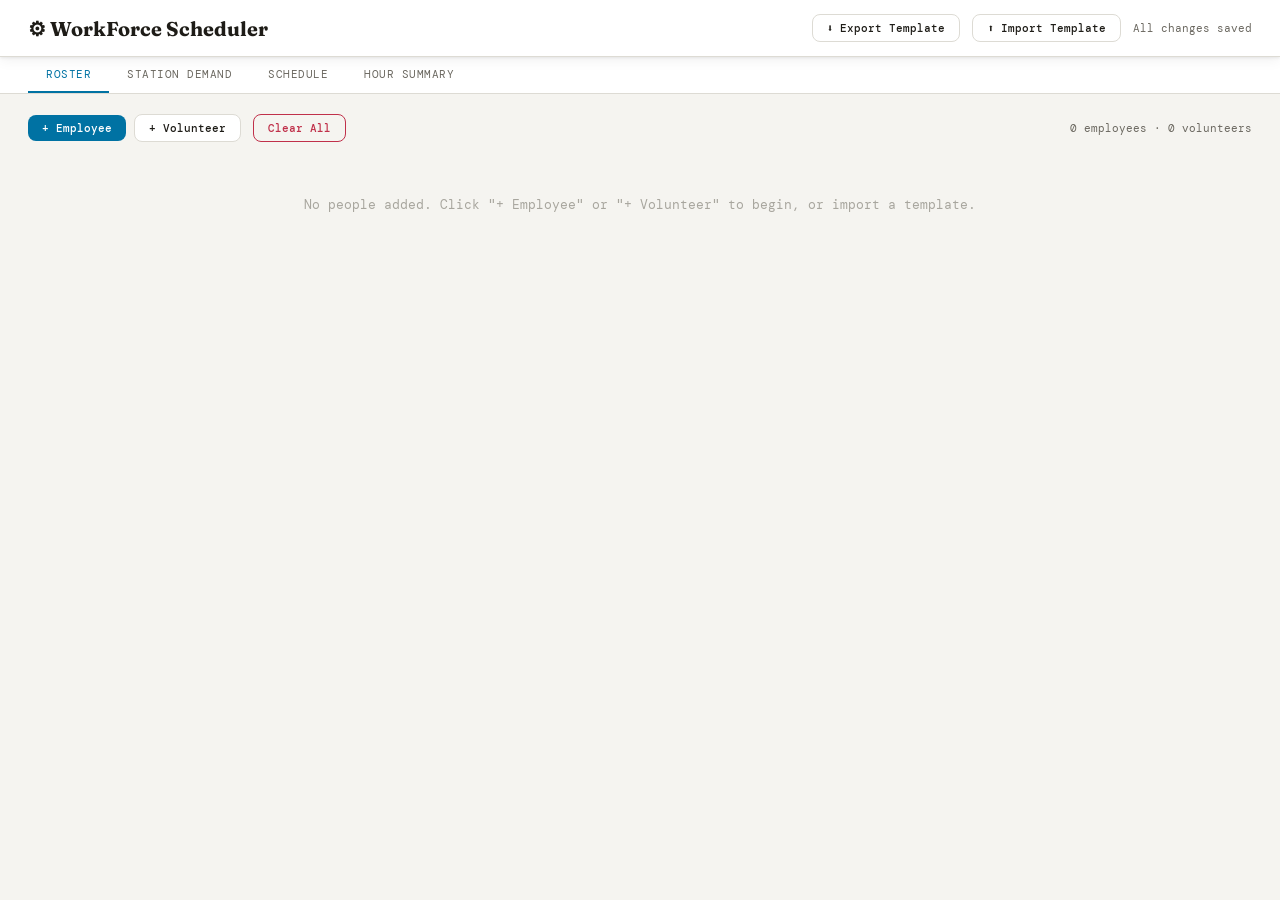
==== commit 49c6911c: "Update index.html" ====
--- a/index.html
+++ b/index.html
@@ -8,21 +8,28 @@
   @import url('https://fonts.googleapis.com/css2?family=DM+Mono:wght@400;500&family=Fraunces:ital,wght@0,300;0,600;0,700;1,300&display=swap');
 
   :root {
-    --bg: #0f0f11;
-    --surface: #18181c;
-    --surface2: #222228;
-    --border: #2e2e38;
-    --accent: #e8c547;
-    --accent2: #47b8e8;
-    --accent3: #e8476e;
-    --text: #e8e8f0;
-    --text2: #8888a0;
-    --text3: #555568;
-    --green: #47e8a0;
-    --purple: #b880ff;
-    --radius: 8px;
-    --mono: 'DM Mono', monospace;
-    --serif: 'Fraunces', serif;
+    --bg:        #f5f4f0;
+    --surface:   #ffffff;
+    --surface2:  #f0efe9;
+    --border:    #dddbd4;
+    --accent:    #b07d00;
+    --accent2:   #0072a3;
+    --accent3:   #c0304a;
+    --text:      #1e1c17;
+    --text2:     #6b6860;
+    --text3:     #a8a69e;
+    --green:     #2a7a4b;
+    --purple:    #6b3faa;
+    --warn-bg:   #fff8e0;
+    --warn-border:#c8a000;
+    --err-bg:    #fff0f2;
+    --err-border:#c0304a;
+    --ok-bg:     #edfaf3;
+    --ok-border: #2a7a4b;
+    --radius:    8px;
+    --mono:      'DM Mono', monospace;
+    --serif:     'Fraunces', serif;
+    --shadow:    0 1px 3px rgba(0,0,0,0.08), 0 4px 12px rgba(0,0,0,0.05);
   }
 
   * { box-sizing: border-box; margin: 0; padding: 0; }
@@ -30,10 +37,11 @@
 
   header {
     display: flex; align-items: center; justify-content: space-between;
-    padding: 16px 28px; border-bottom: 1px solid var(--border);
+    padding: 14px 28px; border-bottom: 1px solid var(--border);
     background: var(--surface); position: sticky; top: 0; z-index: 100;
-  }
-  header h1 { font-family: var(--serif); font-size: 20px; font-weight: 700; color: var(--accent); }
+    box-shadow: var(--shadow);
+  }
+  header h1 { font-family: var(--serif); font-size: 20px; font-weight: 700; color: var(--text); }
   header .header-right { display: flex; align-items: center; gap: 12px; }
   header span { color: var(--text2); font-size: 11px; }
 
@@ -44,11 +52,11 @@
   .tab {
     padding: 10px 18px; cursor: pointer;
     border-bottom: 2px solid transparent;
-    color: var(--text2); font-size: 11px; letter-spacing: 0.5px; text-transform: uppercase;
-    transition: all 0.15s;
+    color: var(--text2); font-size: 11px; letter-spacing: 0.5px;
+    text-transform: uppercase; transition: all 0.15s;
   }
   .tab:hover { color: var(--text); }
-  .tab.active { color: var(--accent); border-bottom-color: var(--accent); }
+  .tab.active { color: var(--accent2); border-bottom-color: var(--accent2); }
 
   main { padding: 20px 28px; max-width: 1800px; margin: 0 auto; }
   .panel { display: none; }
@@ -59,45 +67,48 @@
     margin-bottom: 12px; padding-bottom: 8px;
     border-bottom: 1px solid var(--border);
     display: flex; align-items: center; gap: 10px;
+    color: var(--text);
   }
   .badge {
-    background: var(--accent); color: var(--bg);
+    background: var(--accent2); color: #fff;
     font-family: var(--mono); font-size: 10px;
     padding: 2px 7px; border-radius: 20px; font-weight: 500;
   }
-  .badge-blue { background: #0a2a3a; color: var(--accent2); border: 1px solid var(--accent2); }
-  .badge-purple { background: #1a0a2a; color: var(--purple); border: 1px solid var(--purple); }
+  .badge-blue  { background: #e8f4fb; color: var(--accent2); border: 1px solid var(--accent2); }
+  .badge-purple{ background: #f3eeff; color: var(--purple);  border: 1px solid var(--purple); }
+  .badge-warn  { background: var(--warn-bg); color: var(--accent); border: 1px solid var(--warn-border); }
 
   .btn {
     padding: 6px 14px; border-radius: var(--radius);
     border: none; cursor: pointer; font-family: var(--mono);
     font-size: 11px; font-weight: 500; transition: all 0.15s; white-space: nowrap;
   }
-  .btn-primary { background: var(--accent); color: var(--bg); }
-  .btn-primary:hover { background: #f0d060; }
-  .btn-secondary { background: var(--surface2); color: var(--text); border: 1px solid var(--border); }
-  .btn-secondary:hover { border-color: var(--text2); }
-  .btn-danger { background: transparent; color: var(--accent3); border: 1px solid var(--accent3); }
+  .btn-primary   { background: var(--accent2); color: #fff; }
+  .btn-primary:hover { background: #005c87; }
+  .btn-secondary { background: var(--surface); color: var(--text); border: 1px solid var(--border); }
+  .btn-secondary:hover { background: var(--surface2); border-color: var(--text2); }
+  .btn-danger    { background: transparent; color: var(--accent3); border: 1px solid var(--accent3); }
   .btn-danger:hover { background: var(--accent3); color: #fff; }
-  .btn-blue { background: var(--accent2); color: var(--bg); }
-  .btn-blue:hover { background: #60c8f0; }
-  .btn-swap { background: #1a1a3a; color: var(--purple); border: 1px solid var(--purple); }
-  .btn-swap:hover { background: #2a1a4a; }
+  .btn-blue      { background: var(--accent2); color: #fff; }
+  .btn-blue:hover{ background: #005c87; }
+  .btn-swap      { background: #f3eeff; color: var(--purple); border: 1px solid var(--purple); }
+  .btn-swap:hover{ background: #e8ddff; }
   .btn-swap.active { background: var(--purple); color: #fff; }
   .btn-sm { padding: 2px 7px; font-size: 10px; }
 
-  /* ROSTER */
+  /* ── ROSTER ── */
   .roster-controls { display: flex; gap: 8px; margin-bottom: 14px; align-items: center; flex-wrap: wrap; }
   .roster-note { color: var(--text2); font-size: 11px; margin-left: auto; }
 
-  .roster-table { width: 100%; border-collapse: collapse; }
+  .roster-table { width: 100%; border-collapse: collapse; background: var(--surface); border-radius: var(--radius); overflow: hidden; box-shadow: var(--shadow); }
   .roster-table th {
     text-align: left; padding: 7px 8px;
     background: var(--surface2); color: var(--text2);
     font-size: 10px; letter-spacing: 0.8px; text-transform: uppercase;
-    border-bottom: 1px solid var(--border);
+    border-bottom: 2px solid var(--border);
   }
   .roster-table td { padding: 5px 8px; border-bottom: 1px solid var(--border); vertical-align: middle; }
+  .roster-table tr:last-child td { border-bottom: none; }
   .roster-table tr:hover td { background: var(--surface2); }
 
   .name-input {
@@ -105,39 +116,41 @@
     font-family: var(--mono); font-size: 12px; width: 100px;
     padding: 2px 4px; border-radius: 4px;
   }
-  .name-input:focus { outline: 1px solid var(--accent2); background: var(--surface); }
+  .name-input:focus { outline: 1px solid var(--accent2); background: var(--bg); }
 
   .type-badge { font-size: 10px; padding: 2px 8px; border-radius: 20px; font-weight: 500; }
-  .type-badge.emp { background: #1a3a2a; color: var(--green); }
-  .type-badge.vol { background: #2a1a3a; color: var(--purple); }
-
-  .day-check { accent-color: var(--accent); width: 13px; height: 13px; cursor: pointer; }
+  .type-badge.emp { background: #eaf5f0; color: var(--green); border: 1px solid #b8deca; }
+  .type-badge.vol { background: #f3eeff; color: var(--purple); border: 1px solid #cdb8f0; }
+
+  .day-check  { accent-color: var(--accent);  width: 13px; height: 13px; cursor: pointer; }
   .role-check { accent-color: var(--accent2); width: 13px; height: 13px; cursor: pointer; }
-  .over-check { accent-color: var(--purple); width: 13px; height: 13px; cursor: pointer; }
+  .over-check { accent-color: var(--purple);  width: 13px; height: 13px; cursor: pointer; }
 
   .pref-select {
-    background: var(--surface2); border: 1px solid var(--border);
+    background: var(--surface); border: 1px solid var(--border);
     color: var(--text); font-family: var(--mono); font-size: 11px;
     padding: 2px 4px; border-radius: 4px; width: 40px;
   }
-
   .num-input {
     background: var(--surface); border: 1px solid var(--border);
     color: var(--text); font-family: var(--mono); font-size: 11px;
     padding: 2px 6px; border-radius: 4px; width: 50px; text-align: center;
   }
-  .num-input:focus { outline: 1px solid var(--accent); }
-
-  .override-flag {
-    font-size: 10px; color: var(--purple); margin-left: 3px;
-    title: 'Overrides active';
-  }
-
-  /* DEMAND */
+  .num-input:focus { outline: 1px solid var(--accent2); }
+
+  .override-flag { font-size: 10px; color: var(--purple); margin-left: 3px; }
+
+  .roster-warn {
+    padding: 8px 12px; background: var(--warn-bg); border: 1px solid var(--warn-border);
+    border-radius: var(--radius); font-size: 11px; color: var(--accent);
+    margin-bottom: 10px;
+  }
+
+  /* ── DEMAND ── */
   .demand-grid {
     display: grid; grid-template-columns: 160px repeat(7, 1fr);
     gap: 0; border: 1px solid var(--border); border-radius: var(--radius);
-    overflow: hidden; margin-bottom: 20px;
+    overflow: hidden; margin-bottom: 20px; background: var(--surface); box-shadow: var(--shadow);
   }
   .dg-header {
     background: var(--surface2); padding: 7px 10px;
@@ -147,159 +160,141 @@
   }
   .dg-cell {
     padding: 5px 6px; border-right: 1px solid var(--border);
-    border-bottom: 1px solid var(--border);
-    display: flex; align-items: center;
+    border-bottom: 1px solid var(--border); display: flex; align-items: center;
+    background: var(--surface);
   }
   .dg-cell:nth-child(8n) { border-right: none; }
   .dg-label {
-    background: var(--surface); padding: 7px 10px;
+    background: var(--surface2); padding: 7px 10px;
     font-size: 11px; color: var(--text2);
     border-right: 1px solid var(--border);
     border-bottom: 1px solid var(--border);
     display: flex; align-items: center;
   }
-
-  /* SCHEDULE */
+  .dg-lunch-marker { font-size: 9px; color: var(--purple); margin-left: 4px; }
+
+  /* ── SCHEDULE ── */
   .schedule-wrap { overflow-x: auto; }
-  .sched-table { border-collapse: collapse; min-width: 1000px; width: 100%; }
+  .sched-table { border-collapse: collapse; min-width: 1100px; width: 100%; background: var(--surface); box-shadow: var(--shadow); border-radius: var(--radius); overflow: hidden; }
   .sched-table th {
     padding: 8px 10px; background: var(--surface2); text-align: center;
     font-size: 10px; text-transform: uppercase; letter-spacing: 0.8px;
     color: var(--text2); border: 1px solid var(--border);
   }
-  .sched-table td {
-    padding: 4px 5px; border: 1px solid var(--border);
-    vertical-align: top; min-width: 120px;
-  }
-  .sched-table .row-label {
-    padding: 6px 10px; min-width: 150px; max-width: 160px;
-    background: var(--surface2);
-  }
+  .sched-table td { padding: 4px 5px; border: 1px solid var(--border); vertical-align: top; min-width: 130px; }
+  .sched-table .row-label { padding: 6px 10px; min-width: 150px; max-width: 160px; background: var(--surface2); }
   .row-label-name { font-size: 11px; font-weight: 500; color: var(--text); }
   .row-label-time { font-size: 10px; color: var(--text3); margin-top: 1px; }
 
   .slot-wrap { display: flex; align-items: center; gap: 3px; margin-bottom: 2px; }
   .slot-dd {
-    flex: 1; background: var(--surface);
-    border: 1px solid var(--border); color: var(--text);
-    font-family: var(--mono); font-size: 11px;
-    padding: 3px 4px; border-radius: 4px; cursor: pointer;
-    transition: border-color 0.15s;
+    flex: 1; background: var(--surface); border: 1px solid var(--border);
+    color: var(--text); font-family: var(--mono); font-size: 11px;
+    padding: 3px 4px; border-radius: 4px; cursor: pointer; transition: border-color 0.15s;
   }
   .slot-dd:focus { outline: none; border-color: var(--accent2); }
-  .slot-dd.error { border-color: var(--accent3) !important; background: #2a1015; }
-  .slot-dd.warn  { border-color: var(--accent) !important; }
-  .slot-dd.warn-daily-soft { border-color: var(--accent) !important; background: #1a1500; }
-  .slot-dd.warn-daily-hard { border-color: var(--accent3) !important; background: #2a0a0a; }
-  .slot-dd.locked { opacity: 0.65; cursor: not-allowed; background: #1a1a28; border-color: var(--purple) !important; }
+  .slot-dd.error          { border-color: var(--accent3) !important; background: var(--err-bg); }
+  .slot-dd.warn           { border-color: var(--accent) !important; background: var(--warn-bg); }
+  .slot-dd.warn-daily-soft{ border-color: var(--accent) !important; background: var(--warn-bg); }
+  .slot-dd.warn-daily-hard{ border-color: var(--accent3) !important; background: var(--err-bg); }
+  .slot-dd.locked         { opacity: 0.7; cursor: not-allowed; background: #f3eeff; border-color: var(--purple) !important; }
 
   .lock-btn {
-    background: none; border: none; cursor: pointer;
-    font-size: 12px; padding: 1px 3px; border-radius: 3px;
-    color: var(--text3); transition: color 0.15s; flex-shrink: 0;
+    background: none; border: none; cursor: pointer; font-size: 12px;
+    padding: 1px 3px; border-radius: 3px; color: var(--text3);
+    transition: color 0.15s; flex-shrink: 0;
   }
   .lock-btn:hover { color: var(--purple); }
   .lock-btn.locked { color: var(--purple); }
 
   .swap-highlight { outline: 2px solid var(--purple) !important; }
-  .swap-source { outline: 2px solid var(--accent) !important; background: #1a1a00 !important; }
-
-  .station-gate    { background: rgba(30,60,30,0.4); }
-  .station-podium  { background: rgba(20,30,60,0.4); }
-  .station-mandir  { background: rgba(50,20,50,0.4); }
-  .station-field1  { background: rgba(20,50,50,0.4); }
-  .station-field2  { background: rgba(50,50,20,0.4); }
-  .station-lunch   { background: rgba(60,30,20,0.4); }
+  .swap-source    { outline: 2px solid var(--accent2) !important; background: #e8f4fb !important; }
+
+  /* Station colours — light, distinguishable */
+  .station-gate    { background: #edf7ed; }
+  .station-podium  { background: #edf2fd; }
+  .station-mandir  { background: #f5eeff; }
+  .station-field1  { background: #fffbe8; }
+  .station-field2  { background: #fff4e8; }
+  .station-field3  { background: #edfaf5; }
+  .station-field4  { background: #fef3f0; }
+  .station-lunch   { background: #fdf0e8; }
 
   .block-group-header td {
-    background: var(--surface) !important;
-    padding: 5px 10px;
-    font-size: 10px; color: var(--accent); letter-spacing: 1px; text-transform: uppercase;
-    font-weight: 500;
-  }
-
-  /* CONTEXT MENU */
+    background: var(--surface2) !important; padding: 5px 10px;
+    font-size: 10px; color: var(--accent2); letter-spacing: 1px;
+    text-transform: uppercase; font-weight: 500; border-top: 2px solid var(--border);
+  }
+  .block-lunch-header td {
+    background: #fdf5e8 !important; padding: 5px 10px;
+    font-size: 10px; color: #8a5c00; letter-spacing: 1px;
+    text-transform: uppercase; font-weight: 500; border-top: 2px solid #e8c870;
+  }
+
+  /* ── CONTEXT MENU ── */
   .ctx-menu {
-    position: fixed; background: var(--surface2); border: 1px solid var(--border);
+    position: fixed; background: var(--surface); border: 1px solid var(--border);
     border-radius: var(--radius); padding: 4px 0; z-index: 9999;
-    min-width: 140px; box-shadow: 0 8px 24px rgba(0,0,0,0.4);
-    display: none;
+    min-width: 150px; box-shadow: 0 8px 24px rgba(0,0,0,0.14); display: none;
   }
   .ctx-menu.show { display: block; }
-  .ctx-item {
-    padding: 6px 14px; font-size: 11px; cursor: pointer; color: var(--text);
-    transition: background 0.1s;
-  }
-  .ctx-item:hover { background: var(--surface); }
+  .ctx-item { padding: 7px 14px; font-size: 11px; cursor: pointer; color: var(--text); transition: background 0.1s; }
+  .ctx-item:hover { background: var(--surface2); }
   .ctx-item.danger { color: var(--accent3); }
 
-  /* SCHED LOG */
-  .sched-log {
-    margin-top: 12px; border: 1px solid var(--border);
-    border-radius: var(--radius); overflow: hidden;
-  }
-  .sched-log summary {
-    padding: 8px 14px; background: var(--surface); cursor: pointer;
-    font-size: 11px; color: var(--text2); user-select: none;
-  }
+  /* ── SCHED LOG ── */
+  .sched-log { margin-top: 12px; border: 1px solid var(--border); border-radius: var(--radius); overflow: hidden; }
+  .sched-log summary { padding: 8px 14px; background: var(--surface2); cursor: pointer; font-size: 11px; color: var(--text2); user-select: none; }
   .sched-log summary:hover { color: var(--text); }
-  .sched-log-body {
-    max-height: 200px; overflow-y: auto; padding: 8px 14px;
-    background: var(--bg); font-size: 10px; color: var(--text3);
-    line-height: 1.7;
-  }
-
-  /* HOURS */
-  .hour-table { width: 100%; border-collapse: collapse; }
-  .hour-table th {
-    padding: 7px 10px; background: var(--surface2);
-    font-size: 10px; text-transform: uppercase; letter-spacing: 0.8px;
-    color: var(--text2); border: 1px solid var(--border); text-align: left;
-  }
+  .sched-log-body { max-height: 220px; overflow-y: auto; padding: 8px 14px; background: var(--bg); font-size: 10px; color: var(--text2); line-height: 1.8; }
+
+  /* ── HOURS ── */
+  .hour-table { width: 100%; border-collapse: collapse; background: var(--surface); box-shadow: var(--shadow); border-radius: var(--radius); overflow: hidden; }
+  .hour-table th { padding: 7px 10px; background: var(--surface2); font-size: 10px; text-transform: uppercase; letter-spacing: 0.8px; color: var(--text2); border: 1px solid var(--border); text-align: left; }
   .hour-table td { padding: 6px 10px; border: 1px solid var(--border); font-size: 12px; }
-  .bar-bg { flex: 1; height: 5px; background: var(--surface2); border-radius: 3px; overflow: hidden; }
+  .bar-bg   { flex: 1; height: 6px; background: var(--surface2); border-radius: 3px; overflow: hidden; border: 1px solid var(--border); }
   .bar-fill { height: 100%; background: var(--green); border-radius: 3px; transition: width 0.3s; }
   .bar-fill.over { background: var(--accent3); }
   .bar-fill.near { background: var(--accent); }
-  .day-cell-warn { color: var(--accent) !important; font-weight: 700; }
+  .day-cell-warn { color: var(--accent)  !important; font-weight: 700; }
   .day-cell-hard { color: var(--accent3) !important; font-weight: 700; }
 
-  /* TOOLBAR */
+  /* ── TOOLBAR / SETTINGS ── */
   .toolbar { display: flex; gap: 8px; margin-bottom: 16px; flex-wrap: wrap; align-items: center; }
   .toolbar .sep { width: 1px; height: 22px; background: var(--border); }
 
-  /* SETTINGS ROW */
   .settings-row {
     display: flex; gap: 16px; align-items: center; flex-wrap: wrap;
     padding: 10px 14px; background: var(--surface); border: 1px solid var(--border);
-    border-radius: var(--radius); margin-bottom: 16px; font-size: 12px;
+    border-radius: var(--radius); margin-bottom: 16px; font-size: 12px; box-shadow: var(--shadow);
   }
   .settings-row label { display: flex; align-items: center; gap: 6px; cursor: pointer; }
 
-  /* TOAST */
+  /* ── TOAST ── */
   #toast {
     position: fixed; bottom: 20px; left: 50%; transform: translateX(-50%);
-    background: var(--surface2); border: 1px solid var(--border);
+    background: var(--text); color: var(--surface);
     padding: 9px 18px; border-radius: var(--radius);
-    font-size: 12px; color: var(--text); z-index: 9999;
-    opacity: 0; transition: opacity 0.3s; pointer-events: none;
+    font-size: 12px; z-index: 9999; opacity: 0; transition: opacity 0.3s; pointer-events: none;
   }
   #toast.show { opacity: 1; }
 
-  /* SWAP MODAL */
   #swap-info {
-    display: none; padding: 8px 14px;
-    background: #1a0a2a; border: 1px solid var(--purple);
-    border-radius: var(--radius); margin-bottom: 12px;
-    font-size: 12px; color: var(--purple);
+    display: none; padding: 8px 14px; background: #f3eeff;
+    border: 1px solid var(--purple); border-radius: var(--radius);
+    margin-bottom: 12px; font-size: 12px; color: var(--purple);
   }
   #swap-info.show { display: block; }
 
   .empty-state { padding: 40px; text-align: center; color: var(--text3); font-size: 13px; }
+  .alert-box { padding: 10px 14px; border-radius: var(--radius); margin-bottom: 10px; font-size: 12px; }
+  .alert-warn { background: var(--warn-bg); border: 1px solid var(--warn-border); color: #7a5500; }
+  .alert-err  { background: var(--err-bg);  border: 1px solid var(--err-border);  color: var(--accent3); }
+  .alert-ok   { background: var(--ok-bg);   border: 1px solid var(--ok-border);   color: var(--green); }
+
   .flex { display: flex; } .gap-8 { gap: 8px; } .mt-16 { margin-top: 16px; }
   .text2 { color: var(--text2); } .text-xs { font-size: 11px; }
-  .bold { font-weight: 700; } .red { color: var(--accent3); }
-  .green { color: var(--green); } .yellow { color: var(--accent); }
+  .bold { font-weight: 700; }
   .spin { animation: spin 1s linear infinite; display: inline-block; }
   @keyframes spin { to { transform: rotate(360deg); } }
 
@@ -311,8 +306,7 @@
     #tab-schedule { display: block !important; }
     .sched-table th, .sched-table td { border: 1px solid #ccc !important; background: #fff !important; }
     .slot-dd { border: none !important; background: transparent !important; color: #000 !important; font-size: 10px; }
-    .lock-btn { display: none !important; }
-    * { color: #000 !important; }
+    .lock-btn, .ctx-menu { display: none !important; }
   }
 </style>
 
@@ -322,8 +316,8 @@
 <header>
   <h1>⚙ WorkForce Scheduler</h1>
   <div class="header-right">
-    <button class="btn btn-secondary" onclick="exportTemplate()" style="font-size:11px;">⬇ Export Template</button>
-    <label class="btn btn-secondary" style="font-size:11px; cursor:pointer;">
+    <button class="btn btn-secondary" onclick="exportTemplate()">⬇ Export Template</button>
+    <label class="btn btn-secondary" style="cursor:pointer;">
       ⬆ Import Template
       <input type="file" accept=".json" style="display:none;" onchange="importTemplate(event)">
     </label>
@@ -348,6 +342,7 @@
     <button class="btn btn-danger" onclick="clearRoster()" style="margin-left:4px;">Clear All</button>
     <span class="roster-note" id="roster-count">0 employees · 0 volunteers</span>
   </div>
+  <div id="roster-warnings"></div>
   <div id="roster-empty" class="empty-state">No people added. Click "+ Employee" or "+ Volunteer" to begin, or import a template.</div>
   <div style="overflow-x:auto;">
     <table class="roster-table" id="roster-table" style="display:none;">
@@ -356,20 +351,19 @@
           <th>#</th>
           <th>Name</th>
           <th>Type</th>
-          <th title="Day Off - check = off that day">Mon Off</th>
-          <th>Tue Off</th><th>Wed Off</th><th>Thu Off</th><th>Fri Off</th><th>Sat Off</th><th>Sun Off</th>
-          <th title="Permitted at Gate">Gate</th>
-          <th title="Permitted at Podium">Podium</th>
-          <th title="Permitted at Mandir">Mandir</th>
-          <th title="Permitted in Field Work">Field</th>
-          <th title="Scheduling preference 1=low 5=high">Pref★</th>
-          <th title="Default daily hour cap (6–10)">Day Cap</th>
-          <th title="Allow up to 10 hrs/day">+10hr</th>
+          <th title="Day Off">Mon</th><th>Tue</th><th>Wed</th><th>Thu</th><th>Fri</th><th>Sat</th><th>Sun</th>
+          <th title="Gate role">Gate</th>
+          <th title="Podium role">Podium</th>
+          <th title="Mandir role">Mandir</th>
+          <th title="Field work role">Field</th>
+          <th title="Preference 1–5">Pref</th>
+          <th title="Default daily hour cap">Day Cap</th>
+          <th title="Allow up to 10 hrs/day">+10h</th>
           <th title="Weekly hour cap">Max/Wk</th>
-          <th title="Allow scheduling over 40 hrs/week">Ov40</th>
-          <th title="Allow over 9 hrs/day">Ov9hr</th>
-          <th title="Ignore turnaround / clopen rules">No-Turn</th>
-          <th title="Weekend exempt from fairness rotation">WkndEx</th>
+          <th title="Override weekly cap">Ov40</th>
+          <th title="Override daily 9h cap">Ov9h</th>
+          <th title="Ignore turnaround rules">NoTurn</th>
+          <th title="Weekend exempt">WkndEx</th>
           <th></th>
         </tr>
       </thead>
@@ -380,12 +374,15 @@
 
 <!-- ══════════ DEMAND TAB ══════════ -->
 <div class="panel" id="tab-demand">
-  <div class="sec-title">Station Demand <span class="badge">slots per block per day</span></div>
-  <p class="text2 text-xs" style="margin-bottom:14px;">Set how many staff are required at each station for each day/block combination. 0 = station closed for that period.</p>
+  <div class="sec-title">Station Demand <span class="badge">slots required per block per day</span></div>
+  <p class="text2 text-xs" style="margin-bottom:14px;">
+    Set how many staff are required at each station per day. 0 = closed.
+    <strong>Lunch blocks (b3–b5) show ALL stations</strong> — Gate/Podium/Mandir still need coverage during lunch.
+  </p>
   <div id="demand-grid-wrap"></div>
 
   <div class="sec-title mt-16">Time Block Reference <span class="badge">9 blocks</span></div>
-  <table class="roster-table" style="max-width:560px;">
+  <table class="roster-table" style="max-width:600px;">
     <thead><tr><th>#</th><th>Label</th><th>Start</th><th>End</th><th>Duration</th><th>Notes</th></tr></thead>
     <tbody id="blocks-info"></tbody>
   </table>
@@ -395,28 +392,25 @@
 <div class="panel" id="tab-schedule">
   <div class="settings-row">
     <label>
-      <input type="checkbox" id="lunch-paid" onchange="saveSetting('lunchPaid',this.checked)" style="accent-color:var(--accent);">
-      Lunch blocks count toward paid hours
+      <input type="checkbox" id="lunch-paid" onchange="saveSetting('lunchPaid',this.checked)" style="accent-color:var(--accent2);">
+      Lunch <em>break</em> blocks count toward paid hours
     </label>
-    <span class="text2 text-xs">| Swap mode: click a slot to select source, then click target to swap.</span>
+    <span class="text2 text-xs">Station coverage during lunch is always counted.</span>
     <span class="text2 text-xs">| Right-click any slot for options.</span>
   </div>
   <div class="toolbar">
     <button class="btn btn-primary" onclick="runScheduler()">▶ Auto-Generate</button>
-    <select id="regen-from" class="pref-select" style="width:auto;padding:4px 6px;font-size:11px;" title="Regenerate from this day onward">
+    <select id="regen-from" class="pref-select" style="width:auto;padding:4px 8px;font-size:11px;" title="Regenerate from this day onward">
       <option value="-1">Full week</option>
-      <option value="0">From Mon</option>
-      <option value="1">From Tue</option>
-      <option value="2">From Wed</option>
-      <option value="3">From Thu</option>
-      <option value="4">From Fri</option>
-      <option value="5">From Sat</option>
+      <option value="0">From Mon</option><option value="1">From Tue</option>
+      <option value="2">From Wed</option><option value="3">From Thu</option>
+      <option value="4">From Fri</option><option value="5">From Sat</option>
       <option value="6">From Sun</option>
     </select>
     <div class="sep"></div>
     <button class="btn btn-swap" id="swap-btn" onclick="toggleSwapMode()">⇄ Swap Mode</button>
     <button class="btn btn-secondary" onclick="clearSchedule()">✕ Clear</button>
-    <button class="btn btn-blue" onclick="window.print()">🖨 Print</button>
+    <button class="btn btn-secondary" onclick="window.print()">🖨 Print</button>
     <span class="text2 text-xs" style="margin-left:auto;" id="sched-status"></span>
   </div>
   <div id="swap-info"></div>
@@ -433,9 +427,9 @@
 <!-- ══════════ HOURS TAB ══════════ -->
 <div class="panel" id="tab-hours">
   <div class="sec-title">Weekly Hour Summary</div>
-  <div style="margin-bottom:12px;display:flex;gap:8px;align-items:center;">
+  <div style="margin-bottom:12px;display:flex;gap:8px;align-items:center;flex-wrap:wrap;">
     <label style="font-size:12px;display:flex;align-items:center;gap:6px;cursor:pointer;">
-      <input type="checkbox" id="filter-under40" onchange="renderHourSummary()" style="accent-color:var(--accent);">
+      <input type="checkbox" id="filter-under40" onchange="renderHourSummary()" style="accent-color:var(--accent2);">
       Show only employees under their weekly cap
     </label>
   </div>
@@ -443,6 +437,7 @@
 </div>
 
 </main>
+
 <div id="toast"></div>
 <div class="ctx-menu" id="ctx-menu">
   <div class="ctx-item" id="ctx-lock">🔒 Lock slot</div>
@@ -455,34 +450,36 @@
 //  CONSTANTS
 // ══════════════════════════════════════════════
 const DAYS = ['Mon','Tue','Wed','Thu','Fri','Sat','Sun'];
-const MAX_SHIFT_GAP_HOURS = 3; // max hrs gap within same day before treated as split shift
+const MAX_SHIFT_GAP_HOURS = 3;
 
 const BLOCKS = [
   { id:'b1', label:'Early Morning Gate',  start:'06:00', end:'09:00', isLunch:false, notes:'Opening / Gate Lock' },
   { id:'b2', label:'Mid Morning',         start:'09:00', end:'12:00', isLunch:false, notes:'' },
-  { id:'b3', label:'Lunch Rotation 1',    start:'12:00', end:'12:30', isLunch:true,  notes:'Staggered lunch 1' },
-  { id:'b4', label:'Lunch Rotation 2',    start:'12:30', end:'13:00', isLunch:true,  notes:'Staggered lunch 2' },
-  { id:'b5', label:'Lunch Rotation 3',    start:'13:00', end:'13:30', isLunch:true,  notes:'Staggered lunch 3' },
+  { id:'b3', label:'Lunch Window 1',      start:'12:00', end:'12:30', isLunch:true,  notes:'Coverage + break stagger 1' },
+  { id:'b4', label:'Lunch Window 2',      start:'12:30', end:'13:00', isLunch:true,  notes:'Coverage + break stagger 2' },
+  { id:'b5', label:'Lunch Window 3',      start:'13:00', end:'13:30', isLunch:true,  notes:'Coverage + break stagger 3' },
   { id:'b6', label:'Afternoon',           start:'13:30', end:'14:30', isLunch:false, notes:'' },
   { id:'b7', label:'Late Afternoon',      start:'14:30', end:'16:30', isLunch:false, notes:'' },
   { id:'b8', label:'Evening 1',           start:'16:30', end:'18:30', isLunch:false, notes:'' },
   { id:'b9', label:'Evening 2 (Closing)', start:'18:30', end:'20:30', isLunch:false, notes:'Closing Shift' },
 ];
 
-const NON_LUNCH_BLOCKS = BLOCKS.filter(b => !b.isLunch);
-const LUNCH_BLOCKS     = BLOCKS.filter(b =>  b.isLunch);
-
 const STATIONS = [
-  { id:'gate',   label:'Gate',         cls:'station-gate',   isField:false },
-  { id:'podium', label:'Podium',       cls:'station-podium', isField:false },
-  { id:'mandir', label:'Mandir',       cls:'station-mandir', isField:false },
-  { id:'field1', label:'Field Work 1', cls:'station-field1', isField:true  },
-  { id:'field2', label:'Field Work 2', cls:'station-field2', isField:true  },
-  { id:'lunch',  label:'Lunch',        cls:'station-lunch',  isLunch:true  },
+  { id:'gate',   label:'Gate',         cls:'station-gate',   isField:false, isLunch:false },
+  { id:'podium', label:'Podium',       cls:'station-podium', isField:false, isLunch:false },
+  { id:'mandir', label:'Mandir',       cls:'station-mandir', isField:false, isLunch:false },
+  { id:'field1', label:'Field Work 1', cls:'station-field1', isField:true,  isLunch:false },
+  { id:'field2', label:'Field Work 2', cls:'station-field2', isField:true,  isLunch:false },
+  { id:'field3', label:'Field Work 3', cls:'station-field3', isField:true,  isLunch:false },
+  { id:'field4', label:'Field Work 4', cls:'station-field4', isField:true,  isLunch:false },
+  { id:'lunch',  label:'Lunch Break',  cls:'station-lunch',  isField:false, isLunch:true  },
 ];
 
-const BASE_STATIONS  = STATIONS.filter(s => !s.isField && !s.isLunch);
-const FIELD_STATIONS = STATIONS.filter(s =>  s.isField);
+// Grouped for convenience
+const BASE_STATIONS    = STATIONS.filter(s => !s.isField && !s.isLunch); // gate, podium, mandir
+const FIELD_STATIONS   = STATIONS.filter(s =>  s.isField);               // field1–4
+const WORK_STATIONS    = STATIONS.filter(s => !s.isLunch);               // all non-lunch
+const COVERAGE_STATIONS= BASE_STATIONS; // stations that must stay staffed during lunch
 
 function toMin(t){ const [h,m]=t.split(':').map(Number); return h*60+m; }
 function blockDur(b){ return (toMin(b.end)-toMin(b.start))/60; }
@@ -493,40 +490,36 @@
 let state = {
   people: [],
   demand: {},
-  schedule: {},   // schedule[di][bid][sid] = [{pid, locked}, ...]
+  schedule: {},
   settings: { lunchPaid: false },
   nextId: 1,
 };
-
-// Fast lookup map — rebuilt on every roster change
 let peopleById = {};
 function rebuildPeopleMap(){ peopleById={}; state.people.forEach(p=>{ peopleById[p.id]=p; }); }
 
 // ══════════════════════════════════════════════
-//  PERSISTENCE
+//  PERSISTENCE & MIGRATION
 // ══════════════════════════════════════════════
 function save(){
-  try { localStorage.setItem('wfs_v4', JSON.stringify(state)); } catch(e){}
-  const el = document.getElementById('save-status');
-  if(el) el.textContent = 'Saved ' + new Date().toLocaleTimeString();
+  try { localStorage.setItem('wfs_v5', JSON.stringify(state)); } catch(e){}
+  const el=document.getElementById('save-status');
+  if(el) el.textContent='Saved '+new Date().toLocaleTimeString();
 }
 
 function migrateSched(raw){
-  // Migrate old format: sched[di][bid][sid] = [pid|null, ...]
-  // to new format: sched[di][bid][sid] = [{pid, locked:false}, ...]
   if(!raw) return {};
-  const out = {};
+  const out={};
   Object.keys(raw).forEach(di=>{
     out[di]={};
     Object.keys(raw[di]).forEach(bid=>{
       out[di][bid]={};
       Object.keys(raw[di][bid]).forEach(sid=>{
-        const arr = raw[di][bid][sid];
+        const arr=raw[di][bid][sid];
         if(!Array.isArray(arr)){ out[di][bid][sid]=[]; return; }
-        out[di][bid][sid] = arr.map(item=>{
+        out[di][bid][sid]=arr.map(item=>{
           if(item===null||item===undefined) return {pid:null,locked:false};
           if(typeof item==='string') return {pid:item,locked:false};
-          return item; // already new format
+          return item;
         });
       });
     });
@@ -536,26 +529,25 @@
 
 function load(){
   try {
-    // Try v4 first, fall back to v3
-    let raw = localStorage.getItem('wfs_v4') || localStorage.getItem('wfs_v3');
+    const raw=localStorage.getItem('wfs_v5')||localStorage.getItem('wfs_v4')||localStorage.getItem('wfs_v3');
     if(raw){
-      const d = JSON.parse(raw);
-      state = d;
-      state.schedule = migrateSched(state.schedule);
-      if(!state.settings) state.settings = {};
+      const d=JSON.parse(raw);
+      state=d;
+      state.schedule=migrateSched(state.schedule||{});
+      if(!state.settings) state.settings={};
     }
-  } catch(e){ console.warn('Load failed', e); }
+  } catch(e){ console.warn('Load error',e); }
   initDemand();
   rebuildPeopleMap();
-  const lp = document.getElementById('lunch-paid');
-  if(lp) lp.checked = !!state.settings?.lunchPaid;
+  const lp=document.getElementById('lunch-paid');
+  if(lp) lp.checked=!!state.settings?.lunchPaid;
 }
 
 function saveSetting(key,val){
   if(!state.settings) state.settings={};
   state.settings[key]=val;
   save();
-  if(Object.keys(state.schedule).length){ computeWeeklyHours(); renderHourSummary(); }
+  if(Object.keys(state.schedule).length){ renderHourSummary(); }
 }
 
 function initDemand(){
@@ -563,7 +555,17 @@
   BLOCKS.forEach(b=>{
     if(!state.demand[b.id]) state.demand[b.id]={};
     STATIONS.forEach(s=>{
-      if(!state.demand[b.id][s.id]) state.demand[b.id][s.id] = DAYS.map(()=>1);
+      if(state.demand[b.id][s.id]===undefined){
+        // Smart defaults:
+        // Lunch-break station: 1 per lunch block
+        // Field3/4: default 0 (admin enables as needed)
+        // Lunch window blocks (b3/b4/b5) — coverage stations keep their demand
+        let def=1;
+        if(s.isLunch && !b.isLunch) def=0;
+        if(!s.isLunch && b.isLunch && (s.id==='field3'||s.id==='field4')) def=0;
+        if(s.id==='field3'||s.id==='field4') def=0; // always start at 0
+        state.demand[b.id][s.id]=DAYS.map(()=>def);
+      }
     });
   });
 }
@@ -576,93 +578,112 @@
     document.querySelectorAll('.tab,.panel').forEach(x=>x.classList.remove('active'));
     t.classList.add('active');
     document.getElementById('tab-'+t.dataset.tab).classList.add('active');
-    if(t.dataset.tab==='hours')   renderHourSummary();
-    if(t.dataset.tab==='demand')  renderDemandGrid();
+    if(t.dataset.tab==='hours')  renderHourSummary();
+    if(t.dataset.tab==='demand') renderDemandGrid();
+    if(t.dataset.tab==='roster') renderRosterWarnings();
   });
 });
 
 // ══════════════════════════════════════════════
 //  ROSTER
 // ══════════════════════════════════════════════
-const DEFAULT_EMPLOYEES = [
-  {name:'Dh', off:[false,false,false,false,true,false,false]},
-  {name:'S',  off:[false,false,false,false,true,false,false]},
-  {name:'P',  off:[false,false,false,true, false,false,false]},
-  {name:'B',  off:[false,false,false,true, false,false,false]},
-  {name:'K',  off:[true, false,false,false,false,false,false]},
-  {name:'D',  off:[false,true, false,false,false,false,false]},
-  {name:'U',  off:[true, false,false,false,false,false,false]},
-  {name:'A',  off:[false,false,true, false,false,false,false]},
+const DEFAULT_EMPLOYEES=[
+  {name:'Dh',off:[false,false,false,false,true,false,false]},
+  {name:'S', off:[false,false,false,false,true,false,false]},
+  {name:'P', off:[false,false,false,true,false,false,false]},
+  {name:'B', off:[false,false,false,true,false,false,false]},
+  {name:'K', off:[true,false,false,false,false,false,false]},
+  {name:'D', off:[false,true,false,false,false,false,false]},
+  {name:'U', off:[true,false,false,false,false,false,false]},
+  {name:'A', off:[false,false,true,false,false,false,false]},
 ];
-const DEFAULT_VOLUNTEERS = [{name:'V1'},{name:'V2'}];
-
-function makePerson(type, name, off){
+const DEFAULT_VOLUNTEERS=[{name:'V1'},{name:'V2'}];
+
+function makePerson(type,name,off){
   return {
-    id: 'p'+(state.nextId++),
-    name, type,
-    off: off || DAYS.map(()=>false),
-    roles: { gate:true, podium:true, mandir:true, field:true },
-    pref: 3,
-    dailyCap: 8,
-    allowExtendedDay: false,
-    maxHrs: type==='emp' ? 40 : 20,
-    overrideOver40: false,
-    overrideOver9hr: false,
-    overrideIgnoreTurnaround: false,
-    weekendExempt: false,
-    preferredBlocks: [],
-    avoidBlocks: [],
-    availableBlocks: [], // volunteers only; empty = all blocks ok
+    id:'p'+(state.nextId++), name, type,
+    off: off||DAYS.map(()=>false),
+    roles:{gate:true,podium:true,mandir:true,field:true},
+    pref:3,
+    dailyCap:8,
+    allowExtendedDay:false,
+    maxHrs: type==='emp'?40:20,
+    overrideOver40:false,
+    overrideOver9hr:false,
+    overrideIgnoreTurnaround:false,
+    weekendExempt:false,
+    preferredBlocks:[],
+    avoidBlocks:[],
+    availableBlocks:[],
   };
 }
 
 function seedDefaults(){
-  if(state.people.length > 0) return;
-  DEFAULT_EMPLOYEES.forEach(e=>state.people.push(makePerson('emp', e.name, e.off)));
-  DEFAULT_VOLUNTEERS.forEach(v=>state.people.push(makePerson('vol', v.name, null)));
+  if(state.people.length>0) return;
+  DEFAULT_EMPLOYEES.forEach(e=>state.people.push(makePerson('emp',e.name,e.off)));
+  DEFAULT_VOLUNTEERS.forEach(v=>state.people.push(makePerson('vol',v.name,null)));
   save(); rebuildPeopleMap();
 }
 
 function addPerson(type){
-  const cnt = state.people.filter(p=>p.type===type).length;
-  if(cnt>=20){ toast('Max 20 '+type+'s reached'); return; }
-  const idx = cnt+1;
-  state.people.push(makePerson(type, type==='emp'?'E'+idx:'V'+idx, null));
+  const cnt=state.people.filter(p=>p.type===type).length;
+  if(cnt>=20){ toast('Max 20 '+type+'s'); return; }
+  const idx=cnt+1;
+  state.people.push(makePerson(type,type==='emp'?'E'+idx:'V'+idx,null));
   save(); rebuildPeopleMap(); renderRoster();
 }
 
 function removePerson(id){
-  state.people = state.people.filter(p=>p.id!==id);
+  state.people=state.people.filter(p=>p.id!==id);
   save(); rebuildPeopleMap(); renderRoster();
 }
 
 function clearRoster(){
-  if(!confirm('Remove all people from roster?')) return;
+  if(!confirm('Remove all people?')) return;
   state.people=[]; state.schedule={};
   save(); rebuildPeopleMap(); renderRoster();
 }
 
+function ensurePersonFields(p){
+  if(p.dailyCap===undefined) p.dailyCap=8;
+  if(p.allowExtendedDay===undefined) p.allowExtendedDay=false;
+  if(p.overrideOver40===undefined) p.overrideOver40=false;
+  if(p.overrideOver9hr===undefined) p.overrideOver9hr=false;
+  if(p.overrideIgnoreTurnaround===undefined) p.overrideIgnoreTurnaround=false;
+  if(p.weekendExempt===undefined) p.weekendExempt=false;
+  if(!p.preferredBlocks) p.preferredBlocks=[];
+  if(!p.avoidBlocks) p.avoidBlocks=[];
+  if(!p.availableBlocks) p.availableBlocks=[];
+}
+
+function renderRosterWarnings(){
+  const wrap=document.getElementById('roster-warnings');
+  if(!wrap) return;
+  const warnings=[];
+  state.people.forEach(p=>{
+    const hasRole=p.roles.gate||p.roles.podium||p.roles.mandir||p.roles.field;
+    if(!hasRole) warnings.push(`⚠ ${p.name} has no roles enabled — cannot be scheduled anywhere.`);
+    const daysOff=p.off.filter(Boolean).length;
+    if(daysOff===7) warnings.push(`⚠ ${p.name} is marked off every day of the week.`);
+  });
+  wrap.innerHTML=warnings.map(w=>`<div class="alert-box alert-warn">${w}</div>`).join('');
+}
+
 function renderRoster(){
-  const body  = document.getElementById('roster-body');
-  const table = document.getElementById('roster-table');
-  const empty = document.getElementById('roster-empty');
+  const body=document.getElementById('roster-body');
+  const table=document.getElementById('roster-table');
+  const empty=document.getElementById('roster-empty');
   body.innerHTML='';
   if(!state.people.length){
-    table.style.display='none'; empty.style.display='block'; return;
+    table.style.display='none'; empty.style.display='block';
+    renderRosterWarnings(); return;
   }
   table.style.display='table'; empty.style.display='none';
 
   state.people.forEach((p,i)=>{
-    // Ensure new fields exist on old records
-    if(p.dailyCap===undefined) p.dailyCap=8;
-    if(p.allowExtendedDay===undefined) p.allowExtendedDay=false;
-    if(p.overrideOver40===undefined) p.overrideOver40=false;
-    if(p.overrideOver9hr===undefined) p.overrideOver9hr=false;
-    if(p.overrideIgnoreTurnaround===undefined) p.overrideIgnoreTurnaround=false;
-    if(p.weekendExempt===undefined) p.weekendExempt=false;
-
-    const hasOverride = p.overrideOver40||p.overrideOver9hr||p.overrideIgnoreTurnaround||p.allowExtendedDay;
-    const tr = document.createElement('tr');
+    ensurePersonFields(p);
+    const hasOverride=p.overrideOver40||p.overrideOver9hr||p.overrideIgnoreTurnaround||p.allowExtendedDay;
+    const tr=document.createElement('tr');
     tr.innerHTML=`
       <td class="text2" style="font-size:11px;">${i+1}</td>
       <td>
@@ -671,20 +692,20 @@
       </td>
       <td><span class="type-badge ${p.type}">${p.type==='emp'?'Employee':'Volunteer'}</span></td>
       ${DAYS.map((_,di)=>`<td style="text-align:center;"><input type="checkbox" class="day-check" ${p.off[di]?'checked':''} onchange="pOff('${p.id}',${di},this.checked)" title="${DAYS[di]} off"></td>`).join('')}
-      <td style="text-align:center;"><input type="checkbox" class="role-check" ${p.roles.gate?'checked':''} onchange="pRole('${p.id}','gate',this.checked)"></td>
+      <td style="text-align:center;"><input type="checkbox" class="role-check" ${p.roles.gate  ?'checked':''} onchange="pRole('${p.id}','gate',  this.checked)"></td>
       <td style="text-align:center;"><input type="checkbox" class="role-check" ${p.roles.podium?'checked':''} onchange="pRole('${p.id}','podium',this.checked)"></td>
       <td style="text-align:center;"><input type="checkbox" class="role-check" ${p.roles.mandir?'checked':''} onchange="pRole('${p.id}','mandir',this.checked)"></td>
-      <td style="text-align:center;"><input type="checkbox" class="role-check" ${p.roles.field?'checked':''} onchange="pRole('${p.id}','field',this.checked)"></td>
+      <td style="text-align:center;"><input type="checkbox" class="role-check" ${p.roles.field ?'checked':''} onchange="pRole('${p.id}','field', this.checked)"></td>
       <td><select class="pref-select" onchange="pf('${p.id}','pref',+this.value)">
         ${[1,2,3,4,5].map(v=>`<option ${p.pref===v?'selected':''}>${v}</option>`).join('')}
       </select></td>
       <td><input type="number" class="num-input" value="${p.dailyCap}" min="6" max="10" style="width:44px;" onchange="pf('${p.id}','dailyCap',+this.value)"></td>
-      <td style="text-align:center;"><input type="checkbox" class="over-check" ${p.allowExtendedDay?'checked':''} onchange="pf('${p.id}','allowExtendedDay',this.checked)" title="Allow up to 10 hrs/day"></td>
+      <td style="text-align:center;"><input type="checkbox" class="over-check" ${p.allowExtendedDay?'checked':''} onchange="pf('${p.id}','allowExtendedDay',this.checked)"></td>
       <td><input type="number" class="num-input" value="${p.maxHrs}" min="0" max="80" onchange="pf('${p.id}','maxHrs',+this.value)"></td>
-      <td style="text-align:center;"><input type="checkbox" class="over-check" ${p.overrideOver40?'checked':''} onchange="pf('${p.id}','overrideOver40',this.checked)" title="Allow over 40 hrs"></td>
-      <td style="text-align:center;"><input type="checkbox" class="over-check" ${p.overrideOver9hr?'checked':''} onchange="pf('${p.id}','overrideOver9hr',this.checked)" title="Allow over 9 hrs/day"></td>
-      <td style="text-align:center;"><input type="checkbox" class="over-check" ${p.overrideIgnoreTurnaround?'checked':''} onchange="pf('${p.id}','overrideIgnoreTurnaround',this.checked)" title="Ignore turnaround rules"></td>
-      <td style="text-align:center;"><input type="checkbox" class="over-check" ${p.weekendExempt?'checked':''} onchange="pf('${p.id}','weekendExempt',this.checked)" title="Weekend exempt"></td>
+      <td style="text-align:center;"><input type="checkbox" class="over-check" ${p.overrideOver40?'checked':''} onchange="pf('${p.id}','overrideOver40',this.checked)"></td>
+      <td style="text-align:center;"><input type="checkbox" class="over-check" ${p.overrideOver9hr?'checked':''} onchange="pf('${p.id}','overrideOver9hr',this.checked)"></td>
+      <td style="text-align:center;"><input type="checkbox" class="over-check" ${p.overrideIgnoreTurnaround?'checked':''} onchange="pf('${p.id}','overrideIgnoreTurnaround',this.checked)"></td>
+      <td style="text-align:center;"><input type="checkbox" class="over-check" ${p.weekendExempt?'checked':''} onchange="pf('${p.id}','weekendExempt',this.checked)"></td>
       <td><button class="btn btn-danger btn-sm" onclick="removePerson('${p.id}')">✕</button></td>
     `;
     body.appendChild(tr);
@@ -693,28 +714,28 @@
   const ec=state.people.filter(p=>p.type==='emp').length;
   const vc=state.people.filter(p=>p.type==='vol').length;
   document.getElementById('roster-count').textContent=`${ec} employee${ec!==1?'s':''} · ${vc} volunteer${vc!==1?'s':''}`;
-}
-
-function pf(id,field,val){
-  const p=peopleById[id];
-  if(p){ p[field]=val; save(); renderRoster(); }
-}
-function pOff(id,di,val){ const p=peopleById[id]; if(p){p.off[di]=val; save();} }
-function pRole(id,role,val){ const p=peopleById[id]; if(p){p.roles[role]=val; save();} }
+  renderRosterWarnings();
+}
+
+function pf(id,field,val){ const p=peopleById[id]; if(p){ p[field]=val; save(); renderRoster(); } }
+function pOff(id,di,val){ const p=peopleById[id]; if(p){ p.off[di]=val; save(); } }
+function pRole(id,role,val){ const p=peopleById[id]; if(p){ p.roles[role]=val; save(); } }
 
 // ══════════════════════════════════════════════
 //  DEMAND GRID
 // ══════════════════════════════════════════════
 function renderDemandGrid(){
-  const wrap = document.getElementById('demand-grid-wrap');
+  const wrap=document.getElementById('demand-grid-wrap');
   wrap.innerHTML='';
   BLOCKS.forEach(b=>{
     const sec=document.createElement('div');
-    sec.style.cssText='margin-top:18px;';
+    sec.style.cssText='margin-top:20px;';
+    const lunchNote = b.isLunch
+      ? '<span class="badge-purple" style="font-size:10px;padding:2px 7px;border-radius:20px;margin-left:6px;">Lunch Window — set coverage AND break slots</span>'
+      : '';
     sec.innerHTML=`<div class="sec-title" style="font-size:13px;">
-      Block: ${b.label}
-      <span class="text2 text-xs">${b.start}–${b.end} · ${blockDur(b).toFixed(1)}h</span>
-      ${b.isLunch?'<span class="badge-purple" style="font-size:10px;padding:2px 7px;border-radius:20px;">Lunch</span>':''}
+      ${b.label} ${lunchNote}
+      <span class="text2 text-xs" style="margin-left:4px;">${b.start}–${b.end} · ${blockDur(b).toFixed(1)}h</span>
     </div>`;
     wrap.appendChild(sec);
 
@@ -723,12 +744,18 @@
     grid.innerHTML='<div class="dg-header">Station</div>'+
       DAYS.map(d=>`<div class="dg-header">${d}</div>`).join('');
 
-    STATIONS.forEach(s=>{
-      if(b.isLunch  && !s.isLunch) return;
-      if(!b.isLunch &&  s.isLunch) return;
-      grid.innerHTML+=`<div class="dg-label">${s.label}</div>`;
+    // KEY FIX: show ALL stations for every block — no more mutual exclusion
+    // For lunch blocks: show coverage stations (gate/podium/mandir) AND lunch station
+    // For non-lunch blocks: show work stations (no lunch station)
+    const stationsToShow = b.isLunch
+      ? [...COVERAGE_STATIONS, ...FIELD_STATIONS, STATIONS.find(s=>s.isLunch)]
+      : WORK_STATIONS;
+
+    stationsToShow.forEach(s=>{
+      const lunchMark = s.isLunch ? '<span class="dg-lunch-marker">(break)</span>' : '';
+      grid.innerHTML+=`<div class="dg-label">${s.label}${lunchMark}</div>`;
       DAYS.forEach((_,di)=>{
-        const val=(state.demand[b.id]?.[s.id]?.[di])??1;
+        const val=(state.demand[b.id]?.[s.id]?.[di])??0;
         grid.innerHTML+=`<div class="dg-cell"><input type="number" class="num-input" min="0" max="10" value="${val}" style="width:46px;" onchange="updDemand('${b.id}','${s.id}',${di},+this.value)"></div>`;
       });
     });
@@ -737,8 +764,7 @@
 
   const tbody=document.getElementById('blocks-info');
   tbody.innerHTML=BLOCKS.map((b,i)=>`<tr>
-    <td class="text2">${i+1}</td>
-    <td>${b.label}</td>
+    <td class="text2">${i+1}</td><td>${b.label}</td>
     <td>${b.start}</td><td>${b.end}</td>
     <td>${blockDur(b).toFixed(2)} h</td>
     <td class="text2 text-xs">${b.notes}</td>
@@ -747,7 +773,7 @@
 
 function updDemand(bid,sid,di,val){
   if(!state.demand[bid]) state.demand[bid]={};
-  if(!state.demand[bid][sid]) state.demand[bid][sid]=DAYS.map(()=>1);
+  if(!state.demand[bid][sid]) state.demand[bid][sid]=DAYS.map(()=>0);
   state.demand[bid][sid][di]=val;
   save();
 }
@@ -755,79 +781,72 @@
 // ══════════════════════════════════════════════
 //  SCHEDULER
 // ══════════════════════════════════════════════
+function effectiveDailyCap(p){
+  if(p.overrideOver9hr) return 10;
+  if(p.allowExtendedDay) return 10;
+  return Math.min(p.dailyCap??8, 10);
+}
+
 function runScheduler(){
   if(!state.people.length){ toast('Add people first'); return; }
-  const startDay = parseInt(document.getElementById('regen-from').value);
+  const startDay=parseInt(document.getElementById('regen-from').value);
   document.getElementById('sched-status').innerHTML='<span class="spin">⚙</span> Generating…';
   setTimeout(()=>{
     try {
-      const t0 = performance.now();
-      state.schedule = generateSchedule(startDay);
-      const elapsed = (performance.now()-t0).toFixed(0);
-      save();
-      renderScheduleGrid();
-      renderHourSummary();
-      document.getElementById('sched-status').textContent=`✓ Generated in ${elapsed}ms`;
+      const t0=performance.now();
+      state.schedule=generateSchedule(startDay);
+      const ms=(performance.now()-t0).toFixed(0);
+      save(); renderScheduleGrid(); renderHourSummary();
+      document.getElementById('sched-status').textContent=`✓ Done in ${ms}ms`;
       toast('Schedule generated!');
     } catch(e){
-      document.getElementById('sched-status').textContent='Error generating';
-      toast('Error: '+e.message);
-      console.error(e);
+      document.getElementById('sched-status').textContent='Error';
+      toast('Error: '+e.message); console.error(e);
     }
-  }, 60);
-}
-
-function effectiveDailyCap(p){
-  if(p.overrideOver9hr) return 10;
-  if(p.allowExtendedDay) return 10;
-  return Math.min(p.dailyCap ?? 8, 10);
+  },60);
 }
 
 function generateSchedule(startDay=-1){
-  const schedLog = [];
-  const log = (msg) => schedLog.push(msg);
-
-  // ── Precompute availability map ──
-  const availMap = {}; // availMap[pid][di] = true/false
+  const schedLog=[];
+  const log=msg=>schedLog.push(msg);
+
+  // ── Precompute availability ──
+  const availMap={};
+  state.people.forEach(p=>{ availMap[p.id]=DAYS.map((_,di)=>!p.off[di]); });
+
+  // ── Init counters ──
+  const wkHrs={}, dayHrs={};
+  const satWorkedDay={}, sunWorkedDay={};
+  const satWorked={}, sunWorked={};
+  const lastAssigned={}; // pid -> {di, endMin}
+
   state.people.forEach(p=>{
-    availMap[p.id] = DAYS.map((_,di)=>!p.off[di]);
+    wkHrs[p.id]=0;
+    dayHrs[p.id]=DAYS.map(()=>0);
+    satWorked[p.id]=0; sunWorked[p.id]=0;
+    satWorkedDay[p.id]=false; sunWorkedDay[p.id]=false;
+    lastAssigned[p.id]=null;
   });
 
-  // ── Init counters ──
-  const wkHrs  = {}; // pid -> total weekly hours
-  const dayHrs = {}; // pid -> [7 days of hours]
-  const satWorked = {}, sunWorked = {};
-  const lastAssigned = {}; // pid -> { di, endMin }
-
-  state.people.forEach(p=>{
-    wkHrs[p.id]    = 0;
-    dayHrs[p.id]   = DAYS.map(()=>0);
-    satWorked[p.id]= 0;
-    sunWorked[p.id]= 0;
-    lastAssigned[p.id] = null;
-  });
-
-  // ── Preserve locked slots when regenerating from a day ──
-  const sched = {};
+  // ── Build sched skeleton, preserve locked days ──
+  const sched={};
   DAYS.forEach((_,di)=>{
     sched[di]={};
-    if(startDay >= 0 && di < startDay && state.schedule[di]){
-      // Preserve this day entirely and account for its hours
-      sched[di] = JSON.parse(JSON.stringify(state.schedule[di]));
+    if(startDay>=0 && di<startDay && state.schedule[di]){
+      sched[di]=JSON.parse(JSON.stringify(state.schedule[di]));
+      // Recount hours from preserved days
       BLOCKS.forEach(b=>{
-        if(b.isLunch && !state.settings?.lunchPaid) return;
-        const dur = blockDur(b);
-        const keys = b.isLunch ? ['lunch'] : STATIONS.filter(s=>!s.isLunch).map(s=>s.id);
-        keys.forEach(key=>{
+        const dur=blockDur(b);
+        STATIONS.forEach(s=>{
+          const key=s.isLunch?'lunch':s.id;
+          if(b.isLunch && s.isLunch && !state.settings?.lunchPaid) return; // skip unpaid break
+          if(b.isLunch && !s.isLunch) { /* coverage during lunch — always count */ }
           (sched[di][b.id]?.[key]||[]).forEach(slot=>{
-            const pid = slot?.pid||null;
-            if(pid && wkHrs[pid]!==undefined){
-              wkHrs[pid]  += dur;
-              dayHrs[pid][di] += dur;
-              lastAssigned[pid] = { di, endMin: toMin(b.end) };
-              if(di===5) satWorked[pid]++;
-              if(di===6) sunWorked[pid]++;
-            }
+            const pid=slot?.pid; if(!pid||wkHrs[pid]===undefined) return;
+            wkHrs[pid]+=dur; dayHrs[pid][di]+=dur;
+            lastAssigned[pid]={di,endMin:toMin(b.end)};
+            if(di===5){ if(!satWorkedDay[pid]){ satWorked[pid]++; satWorkedDay[pid]=true; } }
+            if(di===6){ if(!sunWorkedDay[pid]){ sunWorked[pid]++; sunWorkedDay[pid]=true; } }
           });
         });
       });
@@ -836,273 +855,269 @@
     }
   });
 
-  const employees  = state.people.filter(p=>p.type==='emp');
-  const volunteers = state.people.filter(p=>p.type==='vol');
-
-  // ── Helper: is candidate eligible for this block/day/station? ──
-  function isEligible(p, di, b, s, assignedThisBlock){
+  const employees=state.people.filter(p=>p.type==='emp');
+
+  // ── Eligibility check ──
+  function isEligible(p,di,b,s,assignedSet){
     if(!availMap[p.id][di]) return false;
-    if(assignedThisBlock.has(p.id)) return false;
-
-    const roleKey = s.isField ? 'field' : s.id;
-    if(!p.roles[roleKey]) return false;
-    if(p.type==='vol' && s.isField) return false; // volunteers never in field
-
-    // Volunteer block availability
+    if(assignedSet.has(p.id)) return false;
+    const roleKey=s.isField?'field':s.isLunch?null:s.id;
+    if(roleKey && !p.roles[roleKey]) return false;
+    if(s.isLunch && p.type==='vol') return false; // vols don't get formal lunch slot
+    if(p.type==='vol' && s.isField) return false;
     if(p.type==='vol' && p.availableBlocks?.length>0 && !p.availableBlocks.includes(b.id)) return false;
 
-    const dur = blockDur(b);
-    const bStartMin = toMin(b.start);
-    const last = lastAssigned[p.id];
-
-    // No clopen: worked past 18:00 previous day → can't do 06:00 opening today
-    if(!p.overrideIgnoreTurnaround && last && last.di===di-1 && last.endMin>=1080){
-      if(bStartMin===360){
-        log(`SKIP ${p.name} d${di} ${b.id}/${s.id}: clopen`);
-        return false;
+    const dur=blockDur(b);
+    const bStartMin=toMin(b.start);
+    const last=lastAssigned[p.id];
+
+    if(!p.overrideIgnoreTurnaround){
+      // No clopen: worked ≥18:00 previous day → can't do 06:00 today
+      if(last&&last.di===di-1&&last.endMin>=1080&&bStartMin===360){
+        log(`SKIP ${p.name} d${di} ${b.id}/${s.id}: clopen`); return false;
+      }
+      // 10h turnaround across days
+      if(last&&last.di===di-1){
+        if(24*60+bStartMin < last.endMin+600){
+          log(`SKIP ${p.name} d${di} ${b.id}/${s.id}: turnaround`); return false;
+        }
+      }
+      // Same-day split shift gap
+      if(last&&last.di===di){
+        const gap=bStartMin-last.endMin;
+        if(gap>MAX_SHIFT_GAP_HOURS*60&&!p.allowExtendedDay){
+          log(`SKIP ${p.name} d${di} ${b.id}/${s.id}: split gap ${(gap/60).toFixed(1)}h`); return false;
+        }
       }
     }
-    // 10-hour turnaround across days
-    if(!p.overrideIgnoreTurnaround && last && last.di===di-1){
-      const nextDayStart = 24*60 + bStartMin;
-      if(nextDayStart < last.endMin + 600){
-        log(`SKIP ${p.name} d${di} ${b.id}/${s.id}: <10hr turnaround`);
-        return false;
-      }
+
+    // Daily cap
+    if(dayHrs[p.id][di]+dur>effectiveDailyCap(p)+0.01){
+      log(`SKIP ${p.name} d${di}: daily cap`); return false;
     }
-    // Same-day split shift gap check
-    if(last && last.di===di && !p.allowExtendedDay && !p.overrideIgnoreTurnaround){
-      const gapMins = bStartMin - last.endMin;
-      if(gapMins > MAX_SHIFT_GAP_HOURS * 60){
-        log(`SKIP ${p.name} d${di} ${b.id}/${s.id}: split shift gap ${(gapMins/60).toFixed(1)}h`);
-        return false;
-      }
-    }
-    // Daily cap check
-    if(dayHrs[p.id][di] + dur > effectiveDailyCap(p) + 0.01){
-      log(`SKIP ${p.name} d${di} ${b.id}/${s.id}: daily cap ${dayHrs[p.id][di].toFixed(1)}+${dur}>${effectiveDailyCap(p)}`);
-      return false;
-    }
-    // Weekly cap check
-    if(!p.overrideOver40 && wkHrs[p.id] + dur > p.maxHrs + 0.01){
-      log(`SKIP ${p.name} d${di} ${b.id}/${s.id}: weekly cap ${wkHrs[p.id].toFixed(1)}+${dur}>${p.maxHrs}`);
-      return false;
+    // Weekly cap
+    if(!p.overrideOver40&&wkHrs[p.id]+dur>p.maxHrs+0.01){
+      log(`SKIP ${p.name}: weekly cap`); return false;
     }
     return true;
   }
 
-  // ── Helper: sort candidate pool ──
-  function sortCandidates(pool, di, b){
-    const isWeekend = (di===5||di===6);
+  // ── Sort candidates ──
+  function sortPool(pool,di,b){
     return [...pool].sort((a,b2)=>{
-      // Preferred block: up
-      const aPref = a.preferredBlocks?.includes(b.id) ? -1 : 0;
-      const bPref = b2.preferredBlocks?.includes(b.id) ? -1 : 0;
-      if(aPref!==bPref) return aPref-bPref;
-      // Avoid block: down
-      const aAvoid = a.avoidBlocks?.includes(b.id) ? 1 : 0;
-      const bAvoid = b2.avoidBlocks?.includes(b.id) ? 1 : 0;
-      if(aAvoid!==bAvoid) return aAvoid-bAvoid;
-      // Employees before volunteers for base stations
+      const aP=a.preferredBlocks?.includes(b.id)?-1:0;
+      const bP=b2.preferredBlocks?.includes(b.id)?-1:0;
+      if(aP!==bP) return aP-bP;
+      const aA=a.avoidBlocks?.includes(b.id)?1:0;
+      const bA=b2.avoidBlocks?.includes(b.id)?1:0;
+      if(aA!==bA) return aA-bA;
       if(a.type!==b2.type) return a.type==='emp'?-1:1;
-      // Weekend fairness
-      if(isWeekend && !a.weekendExempt && !b2.weekendExempt){
-        const wA = di===5 ? satWorked[a.id] : sunWorked[a.id];
-        const wB = di===5 ? satWorked[b2.id] : sunWorked[b2.id];
-        if(wA!==wB) return wA-wB;
+      if(!a.weekendExempt&&!b2.weekendExempt){
+        if(di===5){const d=satWorked[a.id]-satWorked[b2.id]; if(d!==0)return d;}
+        if(di===6){const d=sunWorked[a.id]-sunWorked[b2.id]; if(d!==0)return d;}
       }
-      // Higher pref score first
       if(b2.pref!==a.pref) return b2.pref-a.pref;
-      // Lower weekly hours first (fairness)
       return wkHrs[a.id]-wkHrs[b2.id];
     });
   }
 
-  // ── Helper: assign a slot ──
-  function assignSlot(sched, di, b, s, pid){
-    const dur = blockDur(b);
-    const key = b.isLunch ? 'lunch' : s.id;
-    if(!sched[di][b.id][key]) sched[di][b.id][key]=[];
-    sched[di][b.id][key].push({pid, locked:false});
-    wkHrs[pid]  += dur;
-    dayHrs[pid][di] += dur;
-    lastAssigned[pid] = { di, endMin: toMin(b.end) };
-    if(di===5) satWorked[pid]++;
-    if(di===6) sunWorked[pid]++;
-    log(`ASSIGN ${peopleById[pid]?.name} d${di} ${b.id}/${key}`);
-  }
-
-  // ── Main scheduling loop ──
+  // ── Assign and update counters ──
+  function assign(sched,di,b,sid,pid){
+    const dur=blockDur(b);
+    if(!sched[di][b.id][sid]) sched[di][b.id][sid]=[];
+    sched[di][b.id][sid].push({pid,locked:false});
+    wkHrs[pid]+=dur;
+    dayHrs[pid][di]+=dur;
+    lastAssigned[pid]={di,endMin:toMin(b.end)};
+    if(di===5&&!satWorkedDay[pid]){satWorked[pid]++;satWorkedDay[pid]=true;}
+    if(di===6&&!sunWorkedDay[pid]){sunWorked[pid]++;sunWorkedDay[pid]=true;}
+    log(`ASSIGN ${peopleById[pid]?.name} → d${di} ${b.id}/${sid}`);
+  }
+
+  // ══ MAIN LOOP ══
   DAYS.forEach((_,di)=>{
-    if(startDay >= 0 && di < startDay) return; // skip preserved days
-
-    const assignedThisBlock = {}; // bid -> Set of pids
-
-    // Phase 1: Non-lunch blocks — base stations first, then field
-    NON_LUNCH_BLOCKS.forEach(b=>{
-      assignedThisBlock[b.id] = new Set();
-      const stationsOrdered = [...BASE_STATIONS, ...FIELD_STATIONS];
-
-      // b9 closing: must continue from b8 workers
-      if(b.id==='b9'){
-        stationsOrdered.forEach(s=>{
-          const demand = state.demand[b.id]?.[s.id]?.[di]??1;
+    if(startDay>=0&&di<startDay) return;
+
+    // Reset per-day weekend tracking
+    state.people.forEach(p=>{
+      if(di===5) satWorkedDay[p.id]=false;
+      if(di===6) sunWorkedDay[p.id]=false;
+    });
+
+    const assigned=new Set(); // pids assigned in this block (reset per block)
+
+    BLOCKS.forEach(b=>{
+      assigned.clear();
+
+      if(b.isLunch){
+        // ── LUNCH BLOCKS (b3/b4/b5) ──
+        // Step 1: fill coverage stations (Gate/Podium/Mandir) first
+        COVERAGE_STATIONS.forEach(s=>{
+          const demand=state.demand[b.id]?.[s.id]?.[di]??0;
           sched[di][b.id][s.id]=[];
           if(demand===0) return;
-          const b8workers = (sched[di]['b8']?.[s.id]||[]).map(slot=>slot?.pid).filter(Boolean);
-          for(let slot=0; slot<demand; slot++){
-            const candidate = b8workers.find(pid=>
-              !sched[di][b.id][s.id].some(x=>x.pid===pid) &&
-              !assignedThisBlock[b.id].has(pid)
-            );
-            if(candidate){
-              sched[di][b.id][s.id].push({pid:candidate,locked:false});
-              assignedThisBlock[b.id].add(candidate);
-              log(`ASSIGN(b9-continuity) ${peopleById[candidate]?.name} d${di} b9/${s.id}`);
-            } else {
-              sched[di][b.id][s.id].push({pid:null,locked:false});
-              log(`UNFILLED b9/${s.id} d${di} slot ${slot}`);
-            }
+          const pool=sortPool(
+            state.people.filter(p=>isEligible(p,di,b,s,assigned)),
+            di,b
+          );
+          for(let slot=0;slot<demand;slot++){
+            const c=pool.find(p=>!assigned.has(p.id)&&!sched[di][b.id][s.id].some(x=>x.pid===p.id));
+            if(c){ assign(sched,di,b,s.id,c.id); assigned.add(c.id); }
+            else { sched[di][b.id][s.id].push({pid:null,locked:false}); log(`UNFILLED ${b.id}/${s.id} d${di}`); }
           }
         });
-        return;
+
+        // Step 2: field stations during lunch (if demand > 0)
+        FIELD_STATIONS.forEach(s=>{
+          const demand=state.demand[b.id]?.[s.id]?.[di]??0;
+          sched[di][b.id][s.id]=[];
+          if(demand===0) return;
+          const pool=sortPool(
+            state.people.filter(p=>isEligible(p,di,b,s,assigned)),
+            di,b
+          );
+          for(let slot=0;slot<demand;slot++){
+            const c=pool.find(p=>!assigned.has(p.id)&&!sched[di][b.id][s.id].some(x=>x.pid===p.id));
+            if(c){ assign(sched,di,b,s.id,c.id); assigned.add(c.id); }
+            else { sched[di][b.id][s.id].push({pid:null,locked:false}); }
+          }
+        });
+
+        // Step 3: send remaining active employees on lunch break
+        const demand=state.demand[b.id]?.['lunch']?.[di]??1;
+        sched[di][b.id]['lunch']=[];
+        // Count how many non-lunch coverage slots are filled
+        const covFilled=COVERAGE_STATIONS.reduce((n,s)=>{
+          return n+(sched[di][b.id][s.id]||[]).filter(x=>x.pid).length;
+        },0);
+        const covRequired=COVERAGE_STATIONS.reduce((n,s)=>{
+          return n+(state.demand[b.id]?.[s.id]?.[di]??0);
+        },0);
+
+        const lunchPool=sortPool(
+          employees.filter(p=>
+            availMap[p.id][di] &&
+            dayHrs[p.id][di]>0 &&
+            dayHrs[p.id][di]<7 &&
+            !assigned.has(p.id)
+          ),
+          di,b
+        );
+
+        let sent=0;
+        for(const p of lunchPool){
+          if(sent>=demand) break;
+          // Only send to lunch if coverage won't drop below required
+          const covAfter=covFilled-(COVERAGE_STATIONS.some(s=>(sched[di][b.id][s.id]||[]).some(x=>x.pid===p.id))?1:0);
+          if(covFilled>0 && covAfter < covRequired && covRequired > 0) {
+            log(`SKIP LUNCH ${p.name} d${di}: would break coverage`); continue;
+          }
+          sched[di][b.id]['lunch'].push({pid:p.id,locked:false});
+          assigned.add(p.id);
+          // Lunch break hours: only add if lunchPaid
+          if(state.settings?.lunchPaid){
+            const dur=blockDur(b);
+            wkHrs[p.id]+=dur; dayHrs[p.id][di]+=dur;
+          }
+          sent++;
+          log(`LUNCH ${p.name} d${di} ${b.id}`);
+        }
+
+      } else {
+        // ── NON-LUNCH BLOCKS ──
+
+        // b9 closing: prefer b8 workers for same station, fallback to normal pool
+        const isClosing=(b.id==='b9');
+
+        const stationsOrdered=[...BASE_STATIONS,...FIELD_STATIONS];
+        stationsOrdered.forEach(s=>{
+          const demand=state.demand[b.id]?.[s.id]?.[di]??1;
+          sched[di][b.id][s.id]=[];
+          if(demand===0) return;
+
+          let pool;
+          if(isClosing){
+            // Try b8 workers first for continuity
+            const b8pids=(sched[di]['b8']?.[s.id]||[]).map(x=>x?.pid).filter(Boolean);
+            const b8candidates=b8pids.map(id=>peopleById[id]).filter(p=>p&&isEligible(p,di,b,s,assigned));
+            // If b8 was empty or not enough, fall back to full pool
+            const fallback=sortPool(
+              state.people.filter(p=>isEligible(p,di,b,s,assigned)&&!b8pids.includes(p.id)),
+              di,b
+            );
+            pool=[...b8candidates,...fallback];
+          } else {
+            pool=sortPool(state.people.filter(p=>isEligible(p,di,b,s,assigned)),di,b);
+          }
+
+          for(let slot=0;slot<demand;slot++){
+            const c=pool.find(p=>!assigned.has(p.id)&&!sched[di][b.id][s.id].some(x=>x.pid===p.id));
+            if(c){ assign(sched,di,b,s.id,c.id); assigned.add(c.id); }
+            else { sched[di][b.id][s.id].push({pid:null,locked:false}); log(`UNFILLED ${b.id}/${s.id} d${di} slot${slot}`); }
+          }
+        });
       }
-
-      stationsOrdered.forEach(s=>{
-        const demand = state.demand[b.id]?.[s.id]?.[di]??1;
-        sched[di][b.id][s.id]=[];
-        if(demand===0) return;
-
-        // Check if any slots are locked (preserved from partial regen)
-        const existingSlots = startDay>=0 ? [] : [];
-
-        const pool = sortCandidates(
-          state.people.filter(p=>isEligible(p, di, b, s, assignedThisBlock[b.id])),
-          di, b
-        );
-
-        for(let slot=0; slot<demand; slot++){
-          const candidate = pool.find(p=>
-            !sched[di][b.id][s.id].some(x=>x.pid===p.id) &&
-            !assignedThisBlock[b.id].has(p.id)
-          );
-          if(candidate){
-            assignSlot(sched, di, b, s, candidate.id);
-            assignedThisBlock[b.id].add(candidate.id);
-          } else {
-            sched[di][b.id][s.id].push({pid:null,locked:false});
-            log(`UNFILLED ${b.id}/${s.id} d${di} slot ${slot}`);
-          }
+    }); // end BLOCKS
+
+    // ── FILL-TO-40 PASS (all days, field stations only) ──
+    // Runs after all blocks for this day are assigned
+    BLOCKS.filter(b=>!b.isLunch&&b.id!=='b8'&&b.id!=='b9').forEach(b=>{
+      FIELD_STATIONS.forEach(s=>{
+        const slots=sched[di][b.id]?.[s.id]||[];
+        const nullSlots=slots.filter(x=>x.pid===null);
+        if(!nullSlots.length) return;
+
+        // Sort by hour tier: <30 → <35 → <40
+        const fillPool=employees
+          .filter(p=>isEligible(p,di,b,s,assigned))
+          .sort((a,b2)=>{
+            const tA=wkHrs[a.id]<30?0:wkHrs[a.id]<35?1:2;
+            const tB=wkHrs[b2.id]<30?0:wkHrs[b2.id]<35?1:2;
+            if(tA!==tB) return tA-tB;
+            return wkHrs[a.id]-wkHrs[b2.id];
+          });
+
+        for(const p of fillPool){
+          const ni=slots.findIndex(x=>x.pid===null);
+          if(ni===-1) break;
+          slots[ni]={pid:p.id,locked:false};
+          const dur=blockDur(b);
+          wkHrs[p.id]+=dur; dayHrs[p.id][di]+=dur;
+          lastAssigned[p.id]={di,endMin:toMin(b.end)};
+          assigned.add(p.id);
+          if(di===5&&!satWorkedDay[p.id]){satWorked[p.id]++;satWorkedDay[p.id]=true;}
+          if(di===6&&!sunWorkedDay[p.id]){sunWorked[p.id]++;sunWorkedDay[p.id]=true;}
+          log(`FILL40 ${p.name} d${di} ${b.id}/${s.id}`);
         }
       });
     });
 
-    // Phase 2: Lunch blocks — staggered rotation
-    LUNCH_BLOCKS.forEach(b=>{
-      assignedThisBlock[b.id] = new Set();
-      const demand = state.demand[b.id]?.['lunch']?.[di]??1;
-      sched[di][b.id]['lunch']=[];
-
-      // Lunch eligibility: must be working that day, not near daily cap
-      const minCoverage = BASE_STATIONS.reduce((sum,s)=>{
-        return sum + (state.demand[b.id]?.[s.id]?.[di]??1);
-      },0);
-
-      const activeStaff = employees.filter(p=>
-        availMap[p.id][di] &&
-        dayHrs[p.id][di] > 0 &&
-        dayHrs[p.id][di] < 7 &&
-        !assignedThisBlock[b.id].has(p.id)
-      );
-
-      // Only send to lunch if coverage remains after removal
-      let sentToLunch = 0;
-      const lunchPool = sortCandidates(activeStaff, di, b);
-      for(const p of lunchPool){
-        if(sentToLunch >= demand) break;
-        const remaining = activeStaff.length - sentToLunch - 1;
-        if(remaining < minCoverage){
-          log(`SKIP LUNCH ${p.name} d${di}: coverage would drop below ${minCoverage}`);
-          break;
-        }
-        sched[di][b.id]['lunch'].push({pid:p.id,locked:false});
-        assignedThisBlock[b.id].add(p.id);
-        if(state.settings?.lunchPaid){
-          const dur = blockDur(b);
-          wkHrs[p.id]  += dur;
-          dayHrs[p.id][di] += dur;
-        }
-        sentToLunch++;
-        log(`LUNCH ${p.name} d${di} ${b.id}`);
-      }
-    });
-
-    // Phase 3: Fill-to-40 — try to push under-cap employees into unfilled field slots
-    if(di < 5){ // skip weekend fill-to-40 to preserve natural weekend limits
-      NON_LUNCH_BLOCKS.forEach(b=>{
-        if(b.id==='b8'||b.id==='b9') return; // don't over-fill evening
-        FIELD_STATIONS.forEach(s=>{
-          const slots = sched[di][b.id]?.[s.id]||[];
-          const nullIdx = slots.findIndex(x=>x.pid===null);
-          if(nullIdx===-1) return;
-
-          // Sort by tier: <30 → <35 → <40
-          const fillPool = employees
-            .filter(p=>isEligible(p, di, b, s, assignedThisBlock[b.id]))
-            .sort((a,b2)=>{
-              const tierA = wkHrs[a.id]<30?0:wkHrs[a.id]<35?1:2;
-              const tierB = wkHrs[b2.id]<30?0:wkHrs[b2.id]<35?1:2;
-              if(tierA!==tierB) return tierA-tierB;
-              return wkHrs[a.id]-wkHrs[b2.id];
-            });
-
-          for(const p of fillPool){
-            const ni = slots.findIndex(x=>x.pid===null);
-            if(ni===-1) break;
-            slots[ni]={pid:p.id,locked:false};
-            const dur = blockDur(b);
-            wkHrs[p.id]  += dur;
-            dayHrs[p.id][di] += dur;
-            lastAssigned[p.id] = { di, endMin: toMin(b.end) };
-            assignedThisBlock[b.id].add(p.id);
-            log(`FILL40 ${p.name} d${di} ${b.id}/${s.id}`);
-          }
-        });
-      });
-    }
-  });
-
-  // ── Show log in UI ──
-  const logEl  = document.getElementById('sched-log');
-  const logBody= document.getElementById('sched-log-body');
-  const logCnt = document.getElementById('log-count');
-  if(logEl && logBody){
+  }); // end DAYS
+
+  // ── Render log ──
+  const logEl=document.getElementById('sched-log');
+  const logBody=document.getElementById('sched-log-body');
+  const logCnt=document.getElementById('log-count');
+  if(logEl&&logBody){
     logEl.style.display='block';
-    logBody.innerHTML = schedLog.map(l=>`<div>${esc(l)}</div>`).join('');
-    if(logCnt) logCnt.textContent = `(${schedLog.length} entries)`;
-  }
-
+    logBody.innerHTML=schedLog.map(l=>`<div>${esc(l)}</div>`).join('');
+    if(logCnt) logCnt.textContent=`(${schedLog.length} entries)`;
+  }
   return sched;
 }
 
     // ══════════════════════════════════════════════
-//  RENDER SCHEDULE GRID
-// ══════════════════════════════════════════════
-function getSlots(di,bid,sid){
-  return state.schedule[di]?.[bid]?.[sid] || [];
-}
-function personName(id){
-  if(!id) return '—';
-  const p=peopleById[id];
-  return p?esc(p.name):'?';
-}
+//  SCHEDULE GRID
+// ══════════════════════════════════════════════
+function getSlots(di,bid,sid){ return state.schedule[di]?.[bid]?.[sid]||[]; }
+function personName(id){ if(!id)return'—'; const p=peopleById[id]; return p?esc(p.name):'?'; }
+
 function buildOptions(selectedId){
   return `<option value="">— empty —</option>`+
     state.people.map(p=>`<option value="${p.id}"${p.id===selectedId?' selected':''}>${esc(p.name)} (${p.type==='emp'?'E':'V'})</option>`).join('');
 }
 
-let swapMode=false;
-let swapSource=null;
+let swapMode=false, swapSource=null;
 
 function toggleSwapMode(){
   swapMode=!swapMode; swapSource=null;
@@ -1111,7 +1126,7 @@
   btn.classList.toggle('active',swapMode);
   if(swapMode){
     info.className='show';
-    info.textContent='Swap mode ON — click a slot to select source, then click another to swap.';
+    info.textContent='Swap mode ON — click source slot, then target slot.';
     document.querySelectorAll('.slot-dd').forEach(el=>el.classList.remove('swap-source','swap-highlight'));
   } else {
     info.className=''; info.textContent='';
@@ -1121,22 +1136,21 @@
 
 function onSlotClick(el){
   if(!swapMode) return;
-  const di=+el.dataset.di, bid=el.dataset.bid, sid=el.dataset.sid, si=+el.dataset.si;
-  const slot = getSlots(di,bid,sid)[si];
-  if(slot?.locked){ toast('Slot is locked — unlock first'); return; }
-
+  const di=+el.dataset.di,bid=el.dataset.bid,sid=el.dataset.sid,si=+el.dataset.si;
+  const slot=getSlots(di,bid,sid)[si];
+  if(slot?.locked){ toast('Slot is locked'); return; }
   if(!swapSource){
     document.querySelectorAll('.slot-dd').forEach(x=>x.classList.remove('swap-source','swap-highlight'));
     el.classList.add('swap-source');
     swapSource={di,bid,sid,si,el,val:el.value};
     document.getElementById('swap-info').textContent=`Source: ${personName(el.value)||'empty'} — click target.`;
   } else {
-    const targetSlot = getSlots(di,bid,sid)[si];
-    if(targetSlot?.locked){ toast('Target slot is locked'); return; }
-    const targetVal=el.value, sourceEl=swapSource.el, sourceVal=swapSource.val;
-    setSlotValue(swapSource.di,swapSource.bid,swapSource.sid,swapSource.si,targetVal||null,false);
-    setSlotValue(di,bid,sid,si,sourceVal||null,false);
-    sourceEl.value=targetVal; el.value=sourceVal;
+    const tSlot=getSlots(di,bid,sid)[si];
+    if(tSlot?.locked){ toast('Target is locked'); return; }
+    const tv=el.value, se=swapSource.el, sv=swapSource.val;
+    setSlotValue(swapSource.di,swapSource.bid,swapSource.sid,swapSource.si,tv||null,false);
+    setSlotValue(di,bid,sid,si,sv||null,false);
+    se.value=tv; el.value=sv;
     document.querySelectorAll('.slot-dd').forEach(x=>x.classList.remove('swap-source','swap-highlight'));
     swapSource=null;
     save(); validateAndHighlight(); renderHourSummary();
@@ -1149,26 +1163,25 @@
   if(!state.schedule[di]) state.schedule[di]={};
   if(!state.schedule[di][bid]) state.schedule[di][bid]={};
   if(!state.schedule[di][bid][sid]) state.schedule[di][bid][sid]=[];
-  const existing = state.schedule[di][bid][sid][si];
-  const wasLocked = existing?.locked || false;
-  state.schedule[di][bid][sid][si]={ pid: pid||null, locked: locked!==undefined ? locked : wasLocked };
+  const ex=state.schedule[di][bid][sid][si];
+  state.schedule[di][bid][sid][si]={pid:pid||null, locked:locked!==undefined?locked:(ex?.locked||false)};
 }
 
 function toggleLock(di,bid,sid,si){
-  if(!state.schedule[di]?.[bid]?.[sid]?.[si]) return;
-  const slot = state.schedule[di][bid][sid][si];
-  slot.locked = !slot.locked;
+  const arr=state.schedule[di]?.[bid]?.[sid];
+  if(!arr||!arr[si]) return;
+  arr[si].locked=!arr[si].locked;
   save();
-  // Update lock btn appearance
-  const lockBtn = document.querySelector(`.lock-btn[data-di="${di}"][data-bid="${bid}"][data-sid="${sid}"][data-si="${si}"]`);
-  const dd = document.querySelector(`.slot-dd[data-di="${di}"][data-bid="${bid}"][data-sid="${sid}"][data-si="${si}"]`);
-  if(lockBtn){ lockBtn.textContent = slot.locked ? '🔒' : '🔓'; lockBtn.classList.toggle('locked', slot.locked); }
-  if(dd){ dd.disabled = slot.locked; dd.classList.toggle('locked', slot.locked); }
+  const lb=document.querySelector(`.lock-btn[data-di="${di}"][data-bid="${bid}"][data-sid="${sid}"][data-si="${si}"]`);
+  const dd=document.querySelector(`.slot-dd[data-di="${di}"][data-bid="${bid}"][data-sid="${sid}"][data-si="${si}"]`);
+  const locked=arr[si].locked;
+  if(lb){ lb.textContent=locked?'🔒':'🔓'; lb.classList.toggle('locked',locked); }
+  if(dd){ dd.disabled=locked; dd.classList.toggle('locked',locked); }
 }
 
 function renderScheduleGrid(){
   const wrap=document.getElementById('schedule-wrap');
-  if(!state.schedule || !Object.keys(state.schedule).length){
+  if(!state.schedule||!Object.keys(state.schedule).length){
     wrap.innerHTML='<div class="empty-state">Generate a schedule to see the output grid.</div>'; return;
   }
 
@@ -1179,60 +1192,45 @@
     </tr></thead><tbody>`;
 
   BLOCKS.forEach(b=>{
-    html+=`<tr class="block-group-header"><td colspan="${DAYS.length+1}">
-      ▸ ${b.label} &nbsp;<span style="color:var(--text3);font-size:10px;">${b.start} – ${b.end} · ${blockDur(b).toFixed(1)}h${b.isLunch?' · Staggered Lunch':''}</span>
+    const hdrCls=b.isLunch?'block-lunch-header':'block-group-header';
+    const lunchNote=b.isLunch?' &nbsp;<span style="font-size:9px;opacity:0.7;">(coverage + break)</span>':'';
+    html+=`<tr class="${hdrCls}"><td colspan="${DAYS.length+1}">
+      ▸ ${b.label}${lunchNote} &nbsp;<span style="opacity:0.5;font-size:10px;">${b.start}–${b.end} · ${blockDur(b).toFixed(1)}h</span>
     </td></tr>`;
 
-    if(b.isLunch){
-      html+=`<tr><td class="row-label station-lunch">
-        <div class="row-label-name">Lunch</div>
+    // Determine which stations to render rows for
+    const stationRows = b.isLunch
+      ? [...COVERAGE_STATIONS, ...FIELD_STATIONS, STATIONS.find(s=>s.isLunch)]
+      : WORK_STATIONS;
+
+    stationRows.forEach(s=>{
+      html+=`<tr><td class="row-label ${s.cls}">
+        <div class="row-label-name">${s.label}${s.isLunch?' 🍽':''}
+        </div>
         <div class="row-label-time">${b.start}–${b.end}</div>
       </td>`;
       DAYS.forEach((_,di)=>{
-        const slots=getSlots(di,b.id,'lunch');
-        html+=`<td class="station-lunch" style="padding:5px 6px;">`;
-        if(slots.length){
-          slots.forEach((slot,si)=>{
-            const pid=slot?.pid||null; const locked=slot?.locked||false;
+        const demand=state.demand[b.id]?.[s.id]?.[di]??0;
+        const slots=getSlots(di,b.id,s.id);
+        html+=`<td class="${s.cls}">`;
+        const count=Math.max(demand,slots.length);
+        if(count===0){
+          html+=`<span style="font-size:10px;color:var(--text3);">—</span>`;
+        } else {
+          for(let si=0;si<count;si++){
+            const slot=slots[si]||{pid:null,locked:false};
+            const pid=slot.pid||null, locked=slot.locked||false;
             html+=`<div class="slot-wrap">
-              <select class="slot-dd${locked?' locked':''}" data-di="${di}" data-bid="${b.id}" data-sid="lunch" data-si="${si}"
-                onchange="onSlotChange(this)" onclick="onSlotClick(this)"
-                ${locked?'disabled':''} >${buildOptions(pid)}</select>
-              <button class="lock-btn${locked?' locked':''}" data-di="${di}" data-bid="${b.id}" data-sid="lunch" data-si="${si}"
-                onclick="toggleLock(${di},'${b.id}','lunch',${si})" title="${locked?'Unlock':'Lock'} slot">${locked?'🔒':'🔓'}</button>
+              <select class="slot-dd${locked?' locked':''}" data-di="${di}" data-bid="${b.id}" data-sid="${s.id}" data-si="${si}"
+                onchange="onSlotChange(this)" onclick="onSlotClick(this)" ${locked?'disabled':''}>${buildOptions(pid)}</select>
+              <button class="lock-btn${locked?' locked':''}" data-di="${di}" data-bid="${b.id}" data-sid="${s.id}" data-si="${si}"
+                onclick="toggleLock(${di},'${b.id}','${s.id}',${si})" title="${locked?'Unlock':'Lock'}">${locked?'🔒':'🔓'}</button>
             </div>`;
-          });
-        } else { html+=`<span class="text-xs text2">—</span>`; }
+          }
+        }
         html+=`</td>`;
       });
-      html+='</tr>';
-      return;
-    }
-
-    STATIONS.filter(s=>!s.isLunch).forEach(s=>{
-      html+=`<tr><td class="row-label ${s.cls}">
-        <div class="row-label-name">${s.label}</div>
-        <div class="row-label-time">${b.start}–${b.end}</div>
-      </td>`;
-      DAYS.forEach((_,di)=>{
-        const demand=state.demand[b.id]?.[s.id]?.[di]??1;
-        const slots=getSlots(di,b.id,s.id);
-        html+=`<td class="${s.cls}">`;
-        const count=Math.max(demand, slots.length);
-        for(let si=0;si<count;si++){
-          const slot=slots[si]||{pid:null,locked:false};
-          const pid=slot.pid||null; const locked=slot.locked||false;
-          html+=`<div class="slot-wrap">
-            <select class="slot-dd${locked?' locked':''}" data-di="${di}" data-bid="${b.id}" data-sid="${s.id}" data-si="${si}"
-              onchange="onSlotChange(this)" onclick="onSlotClick(this)"
-              ${locked?'disabled':''}>${buildOptions(pid)}</select>
-            <button class="lock-btn${locked?' locked':''}" data-di="${di}" data-bid="${b.id}" data-sid="${s.id}" data-si="${si}"
-              onclick="toggleLock(${di},'${b.id}','${s.id}',${si})" title="${locked?'Unlock':'Lock'} slot">${locked?'🔒':'🔓'}</button>
-          </div>`;
-        }
-        html+='</td>';
-      });
-      html+='</tr>';
+      html+=`</tr>`;
     });
   });
 
@@ -1250,25 +1248,23 @@
 }
 
 // ── Context Menu ──
-let ctxTarget = null;
+let ctxTarget=null;
 function setupContextMenu(){
   document.querySelectorAll('.slot-dd').forEach(el=>{
     el.addEventListener('contextmenu',e=>{
       e.preventDefault();
       ctxTarget=el;
-      const menu=document.getElementById('ctx-menu');
       const di=+el.dataset.di,bid=el.dataset.bid,sid=el.dataset.sid,si=+el.dataset.si;
-      const slot=getSlots(di,bid,sid)[si];
-      const locked=slot?.locked||false;
-      document.getElementById('ctx-lock').style.display   = locked?'none':'block';
-      document.getElementById('ctx-unlock').style.display = locked?'block':'none';
-      menu.style.left=e.clientX+'px'; menu.style.top=e.clientY+'px';
-      menu.classList.add('show');
+      const locked=getSlots(di,bid,sid)[si]?.locked||false;
+      document.getElementById('ctx-lock').style.display=locked?'none':'block';
+      document.getElementById('ctx-unlock').style.display=locked?'block':'none';
+      const m=document.getElementById('ctx-menu');
+      m.style.left=e.clientX+'px'; m.style.top=e.clientY+'px';
+      m.classList.add('show');
     });
   });
   document.addEventListener('click',()=>document.getElementById('ctx-menu').classList.remove('show'));
 }
-
 document.getElementById('ctx-lock').onclick=()=>{
   if(!ctxTarget) return;
   const {di,bid,sid,si}=ctxTarget.dataset;
@@ -1284,35 +1280,39 @@
 document.getElementById('ctx-clear').onclick=()=>{
   if(!ctxTarget) return;
   const {di,bid,sid,si}=ctxTarget.dataset;
-  const slot=getSlots(+di,bid,sid)[+si];
-  if(slot?.locked){ toast('Unlock slot first'); return; }
+  if(getSlots(+di,bid,sid)[+si]?.locked){ toast('Unlock first'); return; }
   setSlotValue(+di,bid,sid,+si,null,false);
   ctxTarget.value='';
   save(); validateAndHighlight(); renderHourSummary();
 };
 
 // ══════════════════════════════════════════════
-//  VALIDATION & HIGHLIGHTING
+//  HOUR COMPUTATION (FIXED)
 // ══════════════════════════════════════════════
 function computeWeeklyHours(){
   const wh={};
   state.people.forEach(p=>{wh[p.id]=0;});
   const lunchPaid=!!state.settings?.lunchPaid;
-
   DAYS.forEach((_,di)=>{
     BLOCKS.forEach(b=>{
-      if(b.isLunch && !lunchPaid) return;
       const dur=blockDur(b);
       if(b.isLunch){
-        (state.schedule[di]?.[b.id]?.['lunch']||[]).forEach(slot=>{
-          const pid=slot?.pid||null;
-          if(pid && wh[pid]!==undefined) wh[pid]+=dur;
+        // Coverage workers during lunch: ALWAYS count
+        [...COVERAGE_STATIONS,...FIELD_STATIONS].forEach(s=>{
+          (state.schedule[di]?.[b.id]?.[s.id]||[]).forEach(slot=>{
+            const pid=slot?.pid; if(pid&&wh[pid]!==undefined) wh[pid]+=dur;
+          });
         });
+        // Lunch break takers: only count if lunchPaid
+        if(lunchPaid){
+          (state.schedule[di]?.[b.id]?.['lunch']||[]).forEach(slot=>{
+            const pid=slot?.pid; if(pid&&wh[pid]!==undefined) wh[pid]+=dur;
+          });
+        }
       } else {
-        STATIONS.filter(s=>!s.isLunch).forEach(s=>{
+        WORK_STATIONS.forEach(s=>{
           (state.schedule[di]?.[b.id]?.[s.id]||[]).forEach(slot=>{
-            const pid=slot?.pid||null;
-            if(pid && wh[pid]!==undefined) wh[pid]+=dur;
+            const pid=slot?.pid; if(pid&&wh[pid]!==undefined) wh[pid]+=dur;
           });
         });
       }
@@ -1325,21 +1325,24 @@
   const dh={};
   state.people.forEach(p=>{dh[p.id]=DAYS.map(()=>0);});
   const lunchPaid=!!state.settings?.lunchPaid;
-
   DAYS.forEach((_,di)=>{
     BLOCKS.forEach(b=>{
-      if(b.isLunch && !lunchPaid) return;
       const dur=blockDur(b);
       if(b.isLunch){
-        (state.schedule[di]?.[b.id]?.['lunch']||[]).forEach(slot=>{
-          const pid=slot?.pid||null;
-          if(pid && dh[pid]) dh[pid][di]+=dur;
+        [...COVERAGE_STATIONS,...FIELD_STATIONS].forEach(s=>{
+          (state.schedule[di]?.[b.id]?.[s.id]||[]).forEach(slot=>{
+            const pid=slot?.pid; if(pid&&dh[pid]) dh[pid][di]+=dur;
+          });
         });
+        if(lunchPaid){
+          (state.schedule[di]?.[b.id]?.['lunch']||[]).forEach(slot=>{
+            const pid=slot?.pid; if(pid&&dh[pid]) dh[pid][di]+=dur;
+          });
+        }
       } else {
-        STATIONS.filter(s=>!s.isLunch).forEach(s=>{
+        WORK_STATIONS.forEach(s=>{
           (state.schedule[di]?.[b.id]?.[s.id]||[]).forEach(slot=>{
-            const pid=slot?.pid||null;
-            if(pid && dh[pid]) dh[pid][di]+=dur;
+            const pid=slot?.pid; if(pid&&dh[pid]) dh[pid][di]+=dur;
           });
         });
       }
@@ -1348,58 +1351,72 @@
   return dh;
 }
 
+// ══════════════════════════════════════════════
+//  VALIDATION
+// ══════════════════════════════════════════════
 function validateAndHighlight(){
   document.querySelectorAll('.slot-dd').forEach(el=>el.classList.remove('error','warn','warn-daily-soft','warn-daily-hard'));
   const wh=computeWeeklyHours();
   const dh=computeDailyHours();
   const errors=[];
 
-  // Build double-booking map
-  const personInBlock={};
+  // Double-booking map
+  const pib={};
   DAYS.forEach((_,di)=>{
-    BLOCKS.filter(b=>!b.isLunch).forEach(b=>{
-      STATIONS.filter(s=>!s.isLunch).forEach(s=>{
+    BLOCKS.forEach(b=>{
+      WORK_STATIONS.forEach(s=>{
         (state.schedule[di]?.[b.id]?.[s.id]||[]).forEach(slot=>{
-          const pid=slot?.pid||null; if(!pid) return;
-          const key=`${pid}_${di}_${b.id}`;
-          if(!personInBlock[key]) personInBlock[key]=[];
-          personInBlock[key].push(s.id);
+          const pid=slot?.pid; if(!pid) return;
+          const k=`${pid}_${di}_${b.id}`;
+          if(!pib[k]) pib[k]=[];
+          pib[k].push(s.id);
         });
       });
     });
   });
 
+  // Gate always staffed check (b1–b8)
+  BLOCKS.filter(b=>!b.isLunch&&b.id!=='b9').forEach(b=>{
+    DAYS.forEach((_,di)=>{
+      const demand=state.demand[b.id]?.['gate']?.[di]??1;
+      if(demand===0) return; // admin said 0 = intentional
+      const filled=(state.schedule[di]?.[b.id]?.['gate']||[]).filter(s=>s?.pid).length;
+      if(filled===0){
+        errors.push(`⚠ Gate UNSTAFFED on ${DAYS[di]} ${b.label} — minimum 1 required`);
+      }
+    });
+  });
+
   document.querySelectorAll('.slot-dd').forEach(sel=>{
     const pid=sel.value; if(!pid) return;
     const p=peopleById[pid]; if(!p) return;
     const di=+sel.dataset.di, bid=sel.dataset.bid, sid=sel.dataset.sid;
-    const dayTotal = dh[pid]?.[di]||0;
-
-    // Daily soft warning (8-9 hrs)
-    if(dayTotal >= 8 && dayTotal < 10){
+    const dayTotal=dh[pid]?.[di]||0;
+    const cap=effectiveDailyCap(p);
+
+    // Daily warnings use person's actual dailyCap as threshold
+    if(dayTotal>=p.dailyCap&&dayTotal<cap){
       sel.classList.add('warn-daily-soft');
     }
-    // Daily hard warning (>=10 hrs) or over cap
-    const cap = effectiveDailyCap(p);
-    if(dayTotal > cap + 0.01){
+    if(dayTotal>cap+0.01){
       sel.classList.add('warn-daily-hard');
       errors.push(`${p.name} over daily cap on ${DAYS[di]} (${dayTotal.toFixed(1)}h > ${cap}h)`);
     }
 
-    // Over weekly hours (only error if no override)
-    if(!p.overrideOver40 && p.type==='emp' && wh[pid]>p.maxHrs+0.01){
+    // Weekly
+    if(!p.overrideOver40&&p.type==='emp'&&wh[pid]>p.maxHrs+0.01){
       sel.classList.add('error');
       errors.push(`${p.name} over weekly cap (${wh[pid].toFixed(1)}/${p.maxHrs}h)`);
     }
 
     // Double booking
-    const key=`${pid}_${di}_${bid}`;
-    if(personInBlock[key] && personInBlock[key].filter(x=>x!==sid).length>0){
+    const k=`${pid}_${di}_${bid}`;
+    if(pib[k]&&pib[k].filter(x=>x!==sid).length>0){
       if(!sel.classList.contains('error')) sel.classList.add('warn');
-      errors.push(`${p.name} double-booked on ${DAYS[di]} block ${bid}`);
+      errors.push(`${p.name} double-booked ${DAYS[di]} ${bid}`);
     }
 
-    // Closing continuity: b9 must have worked b8
+    // Closing continuity
     if(bid==='b9'){
       const b8pids=(state.schedule[di]?.['b8']?.[sid]||[]).map(s=>s?.pid).filter(Boolean);
       if(!b8pids.includes(pid)){
@@ -1408,29 +1425,26 @@
       }
     }
 
-    // No clopen (unless override)
-    if(!p.overrideIgnoreTurnaround && di>0 && bid==='b1'){
-      const prevB8pids=Object.values(state.schedule[di-1]?.['b8']||{}).flatMap(arr=>arr.map(s=>s?.pid));
-      const prevB9pids=Object.values(state.schedule[di-1]?.['b9']||{}).flatMap(arr=>arr.map(s=>s?.pid));
-      if(prevB8pids.includes(pid)||prevB9pids.includes(pid)){
+    // Clopen
+    if(!p.overrideIgnoreTurnaround&&di>0&&bid==='b1'){
+      const prevB8=Object.values(state.schedule[di-1]?.['b8']||{}).flatMap(a=>a.map(s=>s?.pid));
+      const prevB9=Object.values(state.schedule[di-1]?.['b9']||{}).flatMap(a=>a.map(s=>s?.pid));
+      if(prevB8.includes(pid)||prevB9.includes(pid)){
         sel.classList.add('error');
-        errors.push(`${p.name} clopen: evening ${DAYS[di-1]} + opening ${DAYS[di]}`);
+        errors.push(`${p.name} clopen: ${DAYS[di-1]} evening + ${DAYS[di]} opening`);
       }
     }
 
-    // Split shift warning
-    if(!p.allowExtendedDay && !p.overrideIgnoreTurnaround){
-      // check if assigned blocks on this day have a gap > MAX_SHIFT_GAP_HOURS
-      const assignedBlocksToday = BLOCKS.filter(b2=>!b2.isLunch).filter(b2=>{
-        return STATIONS.filter(s=>!s.isLunch).some(s=>{
-          return (state.schedule[di]?.[b2.id]?.[s.id]||[]).some(slot=>slot?.pid===pid);
-        });
+    // Split shift
+    if(!p.allowExtendedDay&&!p.overrideIgnoreTurnaround){
+      const blocksToday=BLOCKS.filter(b2=>!b2.isLunch).filter(b2=>{
+        return WORK_STATIONS.some(s=>(state.schedule[di]?.[b2.id]?.[s.id]||[]).some(sl=>sl?.pid===pid));
       }).sort((a,b2)=>toMin(a.start)-toMin(b2.start));
-      for(let i=1;i<assignedBlocksToday.length;i++){
-        const gap=(toMin(assignedBlocksToday[i].start)-toMin(assignedBlocksToday[i-1].end))/60;
-        if(gap > MAX_SHIFT_GAP_HOURS){
+      for(let i=1;i<blocksToday.length;i++){
+        const gap=(toMin(blocksToday[i].start)-toMin(blocksToday[i-1].end))/60;
+        if(gap>MAX_SHIFT_GAP_HOURS){
           if(!sel.classList.contains('error')) sel.classList.add('warn');
-          errors.push(`${p.name} split shift on ${DAYS[di]}: ${gap.toFixed(1)}h gap`);
+          errors.push(`${p.name} split shift ${DAYS[di]}: ${gap.toFixed(1)}h gap`);
           break;
         }
       }
@@ -1440,12 +1454,12 @@
   const errdiv=document.getElementById('sched-errors');
   if(errors.length){
     const unique=[...new Set(errors)];
-    errdiv.innerHTML=`<div style="background:#2a1015;border:1px solid var(--accent3);border-radius:var(--radius);padding:9px 12px;">
-      <span class="red bold">⚠ ${unique.length} issue(s):</span>
-      ${unique.map(e=>`<div class="text-xs red" style="margin-top:3px;">• ${esc(e)}</div>`).join('')}
+    errdiv.innerHTML=`<div class="alert-box alert-err">
+      <strong>⚠ ${unique.length} issue(s):</strong>
+      ${unique.map(e=>`<div style="margin-top:3px;font-size:11px;">• ${esc(e)}</div>`).join('')}
     </div>`;
   } else {
-    errdiv.innerHTML=`<div style="background:#0a1a10;border:1px solid #1a4a2a;border-radius:var(--radius);padding:8px 12px;font-size:11px;color:var(--green);">✓ No constraint violations detected</div>`;
+    errdiv.innerHTML=`<div class="alert-box alert-ok">✓ No constraint violations detected</div>`;
   }
 }
 
@@ -1455,39 +1469,32 @@
 function renderHourSummary(){
   const wrap=document.getElementById('hour-summary');
   if(!state.people.length){ wrap.innerHTML='<div class="empty-state">No people in roster.</div>'; return; }
-
   const wh=computeWeeklyHours();
   const dh=computeDailyHours();
-  const filterUnder = document.getElementById('filter-under40')?.checked || false;
-
-  let people = state.people;
-  if(filterUnder) people = people.filter(p=>p.type==='emp' && (wh[p.id]||0) < p.maxHrs);
-
+  const filterUnder=document.getElementById('filter-under40')?.checked||false;
+  let people=state.people;
+  if(filterUnder) people=people.filter(p=>p.type==='emp'&&(wh[p.id]||0)<p.maxHrs);
   if(!people.length){ wrap.innerHTML='<div class="empty-state">No employees under weekly cap.</div>'; return; }
 
-  let html=`<table class="hour-table">
-    <thead><tr>
-      <th>Name</th><th>Type</th>
-      ${DAYS.map(d=>`<th>${d}</th>`).join('')}
-      <th>Total</th><th>Cap</th><th>Progress</th>
-    </tr></thead><tbody>`;
+  let html=`<table class="hour-table"><thead><tr>
+    <th>Name</th><th>Type</th>
+    ${DAYS.map(d=>`<th>${d}</th>`).join('')}
+    <th>Total</th><th>Cap</th><th>Progress</th>
+  </tr></thead><tbody>`;
 
   people.forEach(p=>{
-    const total=wh[p.id]||0;
-    const cap=p.maxHrs;
+    const total=wh[p.id]||0, cap=p.maxHrs;
     const pct=Math.min(100,(total/Math.max(cap,0.1))*100);
     const barCls=total>cap?'over':total>cap*0.88?'near':'';
     const totalColor=total>cap?'color:var(--accent3);':total>cap*0.88?'color:var(--accent);':'color:var(--green);';
-    const hasOverride = p.overrideOver40||p.overrideOver9hr||p.allowExtendedDay;
+    const hasOverride=p.overrideOver40||p.overrideOver9hr||p.allowExtendedDay;
 
     html+=`<tr>
-      <td class="bold">${esc(p.name)}${hasOverride?'<span class="override-flag" title="Overrides active"> ★</span>':''}</td>
+      <td class="bold">${esc(p.name)}${hasOverride?'<span class="override-flag" title="Overrides"> ★</span>':''}</td>
       <td><span class="type-badge ${p.type}">${p.type==='emp'?'Emp':'Vol'}</span></td>
       ${dh[p.id].map((h,di)=>{
-        let cls=''; let style='text-align:center;font-size:11px;';
-        if(h>=10) cls='day-cell-hard';
-        else if(h>=8) cls='day-cell-warn';
-        return `<td class="${cls}" style="${style}">${h>0?h.toFixed(1):''}</td>`;
+        const cls=h>=10?'day-cell-hard':h>=(p.dailyCap??8)?'day-cell-warn':'';
+        return `<td class="${cls}" style="text-align:center;font-size:11px;">${h>0?h.toFixed(1):''}</td>`;
       }).join('')}
       <td style="font-size:12px;${totalColor}">${total.toFixed(1)}h</td>
       <td class="text2">${cap}h</td>
@@ -1507,17 +1514,11 @@
 //  EXPORT / IMPORT
 // ══════════════════════════════════════════════
 function exportTemplate(){
-  const data={
-    people:state.people, demand:state.demand,
-    settings:state.settings, nextId:state.nextId,
-    exported:new Date().toISOString(), version:4,
-  };
+  const data={people:state.people,demand:state.demand,settings:state.settings,nextId:state.nextId,exported:new Date().toISOString(),version:5};
   const blob=new Blob([JSON.stringify(data,null,2)],{type:'application/json'});
-  const a=document.createElement('a');
-  a.href=URL.createObjectURL(blob);
+  const a=document.createElement('a'); a.href=URL.createObjectURL(blob);
   a.download='workforce-template-'+new Date().toISOString().slice(0,10)+'.json';
-  a.click();
-  toast('Template exported!');
+  a.click(); toast('Template exported!');
 }
 
 function importTemplate(evt){
@@ -1526,54 +1527,10 @@
   reader.onload=e=>{
     try {
       const data=JSON.parse(e.target.result);
-      if(!data.people) throw new Error('Invalid template file');
-      state.people   = data.people||[];
-      state.demand   = data.demand||{};
-      state.settings = data.settings||{};
-      state.nextId   = data.nextId||state.people.length+1;
-      state.schedule = migrateSched(data.schedule||{});
-      initDemand();
-      save(); rebuildPeopleMap(); renderRoster(); renderDemandGrid();
-      const lp=document.getElementById('lunch-paid');
-      if(lp) lp.checked=!!state.settings?.lunchPaid;
-      toast('Template imported!');
-    } catch(err){ toast('Import failed: '+err.message); }
-  };
-  reader.readAsText(file);
-  evt.target.value='';
-}
-
-// ══════════════════════════════════════════════
-//  UTILS
-// ══════════════════════════════════════════════
-function clearSchedule(){
-  if(!confirm('Clear the entire schedule?')) return;
-  state.schedule={};
-  save();
-  document.getElementById('schedule-wrap').innerHTML='<div class="empty-state">Schedule cleared.</div>';
-  document.getElementById('sched-errors').innerHTML='';
-  document.getElementById('sched-status').textContent='';
-  document.getElementById('sched-log').style.display='none';
-  renderHourSummary();
-}
-
-function esc(s){ return String(s).replace(/&/g,'&amp;').replace(/</g,'&lt;').replace(/>/g,'&gt;').replace(/"/g,'&quot;'); }
-
-function toast(msg,dur=2500){
-  const el=document.getElementById('toast');
-  el.textContent=msg; el.classList.add('show');
-  clearTimeout(el._t);
-  el._t=setTimeout(()=>el.classList.remove('show'),dur);
-}
-
-// ══════════════════════════════════════════════
-//  BOOT
-// ══════════════════════════════════════════════
-load();
-seedDefaults();
-renderRoster();
-renderDemandGrid();
-if(state.schedule && Object.keys(state.schedule).length) renderScheduleGrid();
-</script>
-</body>
-</html>
+      if(!data.people) throw new Error('Invalid file');
+      if(data.version&&data.version<5) toast('Note: older template format — some fields may default');
+      state.people=data.people||[];
+      state.demand=data.demand||{};
+      state.settings=data.settings||{};
+      state.nextId=data.nextId||state.people.length+1;
+      state
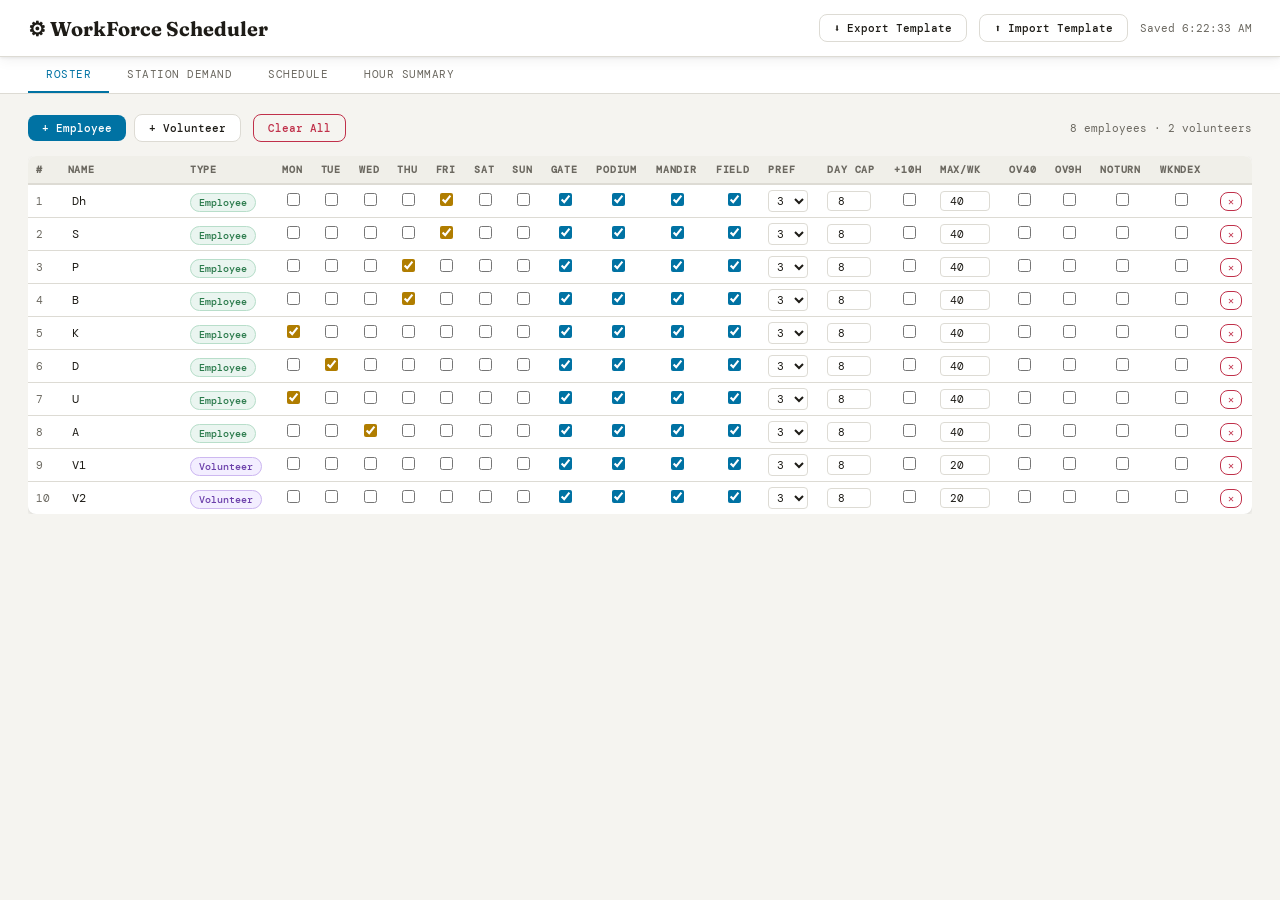
==== commit 8bfb34d3: "Update index.html" ====
--- a/index.html
+++ b/index.html
@@ -1533,4 +1533,58 @@
       state.demand=data.demand||{};
       state.settings=data.settings||{};
       state.nextId=data.nextId||state.people.length+1;
-      state
+                 state.schedule = migrateSched(state.schedule || {});
+      if(!state.settings) state.settings = {};
+      initDemand();
+      rebuildPeopleMap();
+      const lp = document.getElementById('lunch-paid');
+      if(lp) lp.checked = !!state.settings?.lunchPaid;
+      toast('Template imported!');
+    } catch(err) {
+      toast('Import failed: ' + err.message);
+    }
+  };
+  reader.readAsText(file);
+  evt.target.value = '';
+}
+
+// ══════════════════════════════════════════════
+//  UTILITIES
+// ══════════════════════════════════════════════
+function esc(s){ 
+  if(!s) return '';
+  return String(s).replace(/&/g,'&amp;').replace(/</g,'&lt;').replace(/>/g,'&gt;').replace(/"/g,'&quot;');
+}
+
+function toast(msg, dur=2200){
+  const el = document.getElementById('toast');
+  el.textContent = msg;
+  el.classList.add('show');
+  setTimeout(()=> el.classList.remove('show'), dur);
+}
+
+function clearSchedule(){
+  if(!confirm('Clear entire schedule? Locked slots will also be cleared.')) return;
+  state.schedule = {};
+  save();
+  renderScheduleGrid();
+  renderHourSummary();
+  document.getElementById('sched-errors').innerHTML = '';
+  toast('Schedule cleared');
+}
+
+// ══════════════════════════════════════════════
+//  BOOT
+// ══════════════════════════════════════════════
+(function init(){
+  load();
+  seedDefaults();
+  renderRoster();
+  renderDemandGrid();
+  if(Object.keys(state.schedule).length){
+    renderScheduleGrid();
+  }
+})();
+</script>
+</body>
+</html>
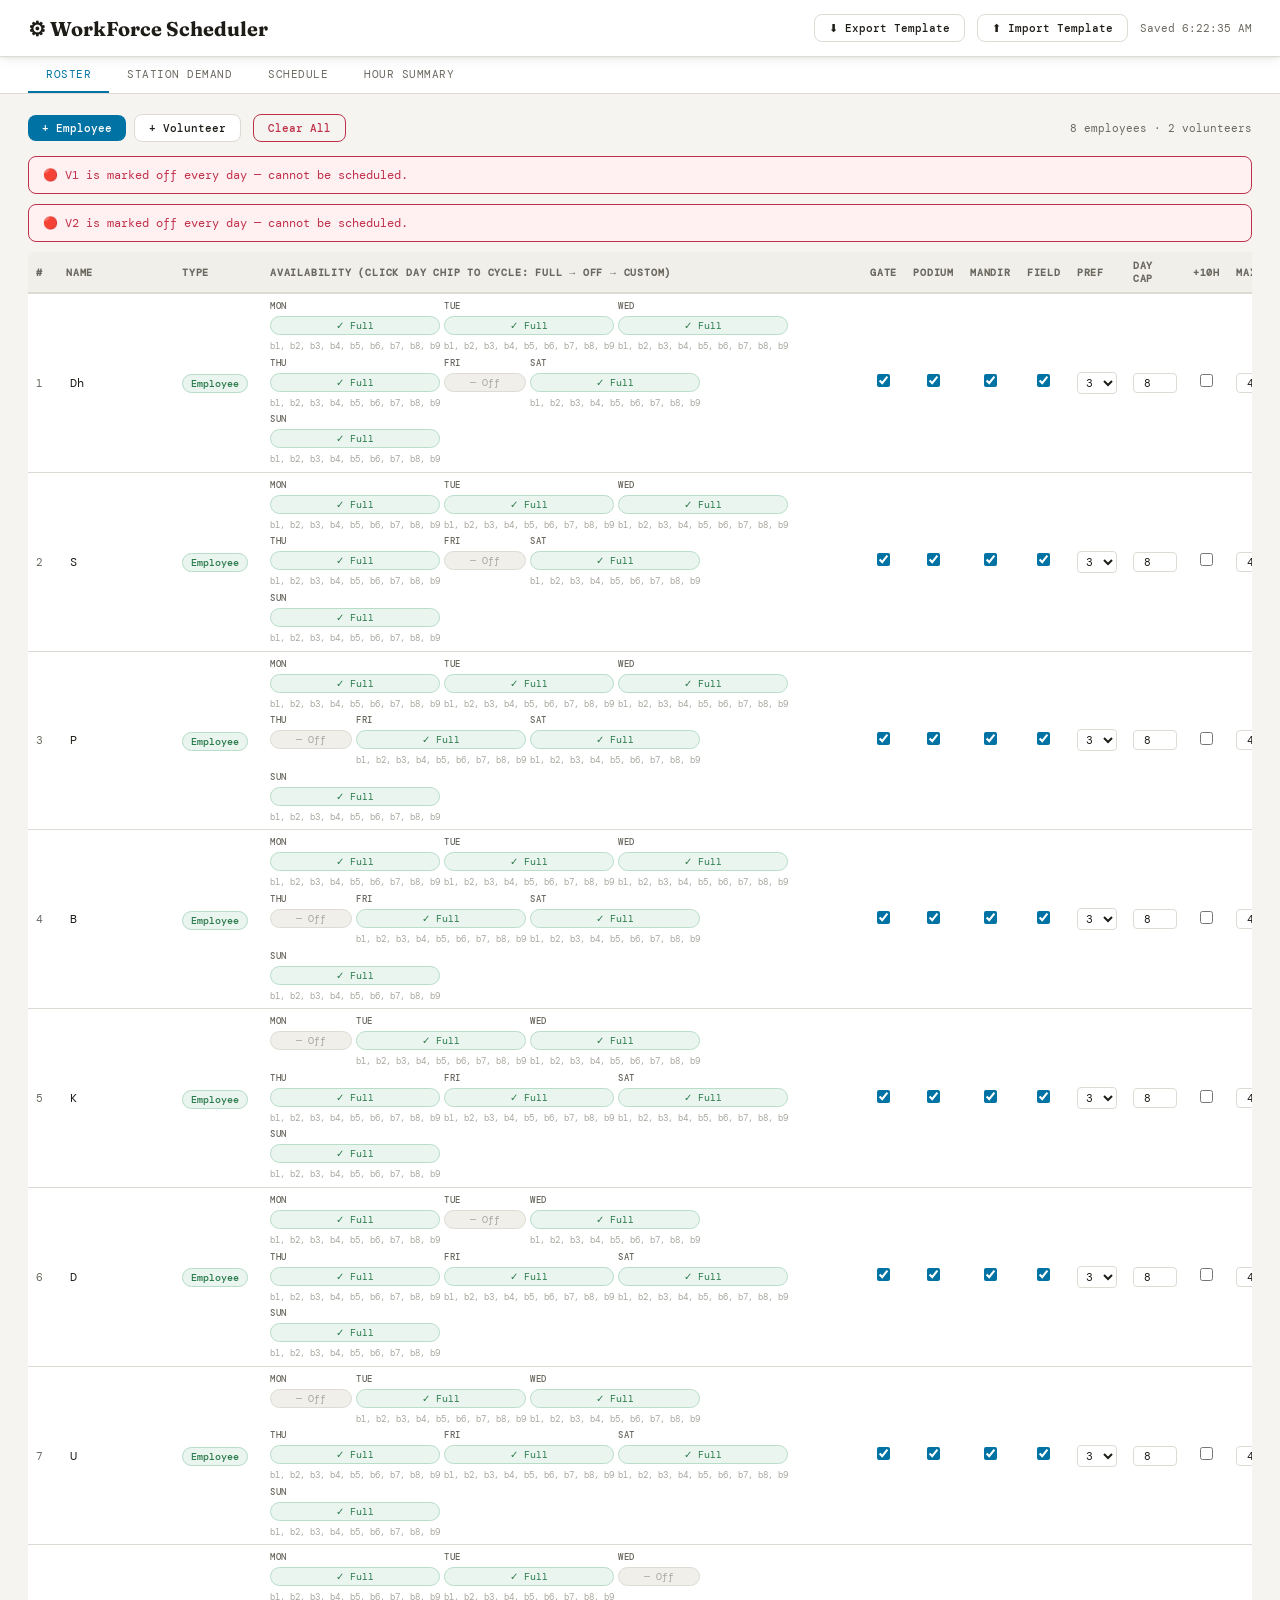
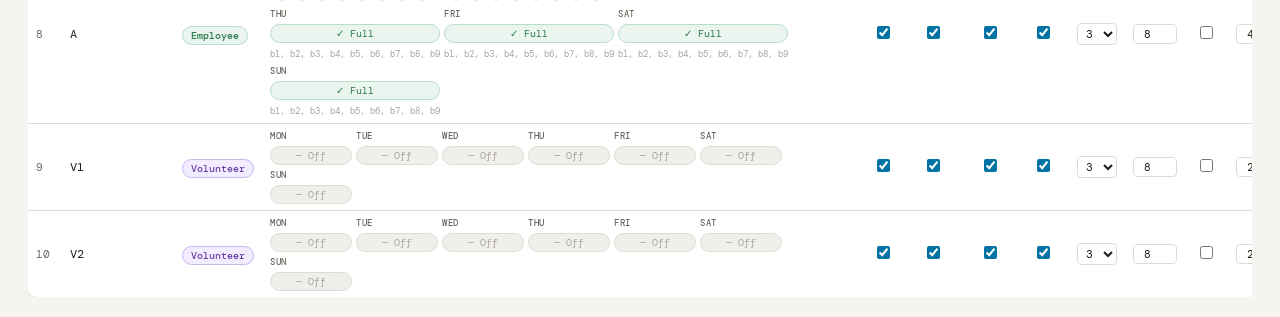
==== commit 6f09dfd4: "Update index.html" ====
--- a/index.html
+++ b/index.html
@@ -146,6 +146,53 @@
     margin-bottom: 10px;
   }
 
+  /* ── AVAILABILITY EDITOR ── */
+  .avail-editor { display: flex; gap: 4px; flex-wrap: wrap; align-items: flex-start; }
+  .avail-day-col { display: flex; flex-direction: column; gap: 3px; min-width: 82px; }
+  .avail-day-label {
+    font-size: 9px; text-transform: uppercase; letter-spacing: 0.6px;
+    color: var(--text2); margin-bottom: 1px; font-weight: 500;
+  }
+  .avail-chip {
+    font-size: 10px; padding: 2px 7px; border-radius: 20px; cursor: pointer;
+    border: 1px solid var(--border); background: var(--surface2);
+    color: var(--text2); white-space: nowrap; text-align: center;
+    transition: all 0.12s; user-select: none;
+  }
+  .avail-chip:hover { border-color: var(--accent2); color: var(--accent2); }
+  .avail-chip.full { background: #eaf5f0; color: var(--green); border-color: #b8deca; }
+  .avail-chip.off  { background: var(--surface2); color: var(--text3); border-color: var(--border); }
+  .avail-chip.custom { background: #e8f4fb; color: var(--accent2); border-color: var(--accent2); }
+  .avail-window-row {
+    display: flex; align-items: center; gap: 3px;
+    background: var(--surface2); border: 1px solid var(--border);
+    border-radius: 5px; padding: 2px 4px; margin-top: 1px;
+  }
+  .avail-time {
+    background: var(--surface); border: 1px solid var(--border);
+    color: var(--text); font-family: var(--mono); font-size: 10px;
+    padding: 1px 3px; border-radius: 3px; width: 56px;
+  }
+  .avail-time:focus { outline: 1px solid var(--accent2); }
+  .avail-sep { font-size: 9px; color: var(--text3); }
+  .avail-rm {
+    background: none; border: none; cursor: pointer;
+    color: var(--text3); font-size: 11px; padding: 0 2px;
+    line-height: 1; border-radius: 3px;
+  }
+  .avail-rm:hover { color: var(--accent3); }
+  .avail-add {
+    font-size: 9px; padding: 1px 5px; border-radius: 20px;
+    background: none; border: 1px dashed var(--border);
+    color: var(--text3); cursor: pointer; margin-top: 2px;
+    font-family: var(--mono);
+  }
+  .avail-add:hover { border-color: var(--accent2); color: var(--accent2); }
+  .avail-eligible {
+    font-size: 9px; color: var(--text3); margin-top: 2px; line-height: 1.4;
+  }
+  .avail-eligible.none { color: var(--accent3); }
+
   /* ── DEMAND ── */
   .demand-grid {
     display: grid; grid-template-columns: 160px repeat(7, 1fr);
@@ -351,7 +398,7 @@
           <th>#</th>
           <th>Name</th>
           <th>Type</th>
-          <th title="Day Off">Mon</th><th>Tue</th><th>Wed</th><th>Thu</th><th>Fri</th><th>Sat</th><th>Sun</th>
+          <th title="Per-day availability windows">Availability (click day chip to cycle: Full → Off → Custom)</th>
           <th title="Gate role">Gate</th>
           <th title="Podium role">Podium</th>
           <th title="Mandir role">Mandir</th>
@@ -535,6 +582,18 @@
       state=d;
       state.schedule=migrateSched(state.schedule||{});
       if(!state.settings) state.settings={};
+      // Migrate old off[] -> availability[] for all loaded people
+      (state.people || []).forEach(p => {
+        if (p.off && !p.availability) {
+          p.availability = p.off.map(isOff =>
+            isOff ? [] : [{ from: '06:00', to: '21:00' }]
+          );
+          delete p.off;
+        }
+        if (!p.availability) {
+          p.availability = DAYS.map(() => [{ from: '06:00', to: '21:00' }]);
+        }
+      });
     }
   } catch(e){ console.warn('Load error',e); }
   initDemand();
@@ -556,14 +615,10 @@
     if(!state.demand[b.id]) state.demand[b.id]={};
     STATIONS.forEach(s=>{
       if(state.demand[b.id][s.id]===undefined){
-        // Smart defaults:
-        // Lunch-break station: 1 per lunch block
-        // Field3/4: default 0 (admin enables as needed)
-        // Lunch window blocks (b3/b4/b5) — coverage stations keep their demand
         let def=1;
         if(s.isLunch && !b.isLunch) def=0;
         if(!s.isLunch && b.isLunch && (s.id==='field3'||s.id==='field4')) def=0;
-        if(s.id==='field3'||s.id==='field4') def=0; // always start at 0
+        if(s.id==='field3'||s.id==='field4') def=0;
         state.demand[b.id][s.id]=DAYS.map(()=>def);
       }
     });
@@ -599,22 +654,30 @@
 ];
 const DEFAULT_VOLUNTEERS=[{name:'V1'},{name:'V2'}];
 
-function makePerson(type,name,off){
+// SNIPPET 3 — Updated makePerson()
+function makePerson(type, name, offArr) {
+  // Convert legacy offArr (boolean[7]) to availability windows
+  const availability = DAYS.map((_, di) => {
+    const isOff = offArr ? offArr[di] : false;
+    if (isOff) return [];
+    return type === 'vol'
+      ? [] // volunteers start with all days off — admin must set windows
+      : [{ from: '06:00', to: '21:00' }];
+  });
   return {
-    id:'p'+(state.nextId++), name, type,
-    off: off||DAYS.map(()=>false),
-    roles:{gate:true,podium:true,mandir:true,field:true},
-    pref:3,
-    dailyCap:8,
-    allowExtendedDay:false,
-    maxHrs: type==='emp'?40:20,
-    overrideOver40:false,
-    overrideOver9hr:false,
-    overrideIgnoreTurnaround:false,
-    weekendExempt:false,
-    preferredBlocks:[],
-    avoidBlocks:[],
-    availableBlocks:[],
+    id: 'p' + (state.nextId++), name, type,
+    availability,
+    roles: { gate: true, podium: true, mandir: true, field: true },
+    pref: 3,
+    dailyCap: 8,
+    allowExtendedDay: false,
+    maxHrs: type === 'emp' ? 40 : 20,
+    overrideOver40: false,
+    overrideOver9hr: false,
+    overrideIgnoreTurnaround: false,
+    weekendExempt: false,
+    preferredBlocks: [],
+    avoidBlocks: [],
   };
 }
 
@@ -644,29 +707,166 @@
   save(); rebuildPeopleMap(); renderRoster();
 }
 
-function ensurePersonFields(p){
-  if(p.dailyCap===undefined) p.dailyCap=8;
-  if(p.allowExtendedDay===undefined) p.allowExtendedDay=false;
-  if(p.overrideOver40===undefined) p.overrideOver40=false;
-  if(p.overrideOver9hr===undefined) p.overrideOver9hr=false;
-  if(p.overrideIgnoreTurnaround===undefined) p.overrideIgnoreTurnaround=false;
-  if(p.weekendExempt===undefined) p.weekendExempt=false;
-  if(!p.preferredBlocks) p.preferredBlocks=[];
-  if(!p.avoidBlocks) p.avoidBlocks=[];
-  if(!p.availableBlocks) p.availableBlocks=[];
-}
-
-function renderRosterWarnings(){
-  const wrap=document.getElementById('roster-warnings');
-  if(!wrap) return;
-  const warnings=[];
-  state.people.forEach(p=>{
-    const hasRole=p.roles.gate||p.roles.podium||p.roles.mandir||p.roles.field;
-    if(!hasRole) warnings.push(`⚠ ${p.name} has no roles enabled — cannot be scheduled anywhere.`);
-    const daysOff=p.off.filter(Boolean).length;
-    if(daysOff===7) warnings.push(`⚠ ${p.name} is marked off every day of the week.`);
-  });
-  wrap.innerHTML=warnings.map(w=>`<div class="alert-box alert-warn">${w}</div>`).join('');
+// SNIPPET 4 — Updated ensurePersonFields()
+function ensurePersonFields(p) {
+  // Migrate old p.off[] -> p.availability[]
+  if (p.off && !p.availability) {
+    p.availability = p.off.map(isOff =>
+      isOff ? [] : [{ from: '06:00', to: '21:00' }]
+    );
+    delete p.off;
+  }
+  if (!p.availability) {
+    p.availability = DAYS.map(() => [{ from: '06:00', to: '21:00' }]);
+  }
+  if (p.dailyCap === undefined)              p.dailyCap = 8;
+  if (p.allowExtendedDay === undefined)      p.allowExtendedDay = false;
+  if (p.overrideOver40 === undefined)        p.overrideOver40 = false;
+  if (p.overrideOver9hr === undefined)       p.overrideOver9hr = false;
+  if (p.overrideIgnoreTurnaround === undefined) p.overrideIgnoreTurnaround = false;
+  if (p.weekendExempt === undefined)         p.weekendExempt = false;
+  if (!p.preferredBlocks) p.preferredBlocks = [];
+  if (!p.avoidBlocks)     p.avoidBlocks = [];
+}
+
+// SNIPPET 11 — Updated renderRosterWarnings()
+function renderRosterWarnings() {
+  const wrap = document.getElementById('roster-warnings');
+  if (!wrap) return;
+  const warnings = [];
+
+  state.people.forEach(p => {
+    ensurePersonFields(p);
+    const hasRole = p.roles.gate || p.roles.podium || p.roles.mandir || p.roles.field;
+    if (!hasRole) {
+      warnings.push({ type: 'err', msg: `${p.name} has no roles enabled — cannot be scheduled anywhere.` });
+    }
+
+    const allOff = (p.availability || []).every(wins => wins.length === 0);
+    if (allOff) {
+      warnings.push({ type: 'err', msg: `${p.name} is marked off every day — cannot be scheduled.` });
+      return;
+    }
+
+    // Check for windows that cover no blocks
+    (p.availability || []).forEach((wins, di) => {
+      wins.forEach(w => {
+        const fits = BLOCKS.some(b => toMin(w.from) <= toMin(b.start) && toMin(w.to) >= toMin(b.end));
+        if (!fits) {
+          warnings.push({ type: 'warn', msg: `${p.name} — ${DAYS[di]} window ${w.from}–${w.to} covers no schedulable blocks.` });
+        }
+      });
+    });
+
+    // Warn if 0 eligible blocks all week
+    const totalEligible = DAYS.reduce((n, _, di) => n + eligibleBlocksForDay(p, di).length, 0);
+    if (totalEligible === 0 && !allOff) {
+      warnings.push({ type: 'warn', msg: `${p.name} — availability windows cover no schedulable blocks this week.` });
+    }
+
+    // Warn if maxHrs > actual available hours
+    const availHrs = totalAvailableHours(p);
+    if (availHrs > 0 && availHrs < p.maxHrs) {
+      warnings.push({ type: 'warn', msg: `${p.name} — max hrs set to ${p.maxHrs}h but only ${availHrs.toFixed(1)}h available this week.` });
+    }
+  });
+
+  wrap.innerHTML = warnings.map(w =>
+    `<div class="alert-box ${w.type === 'err' ? 'alert-err' : 'alert-warn'}">
+      ${w.type === 'err' ? '🔴' : '⚠'} ${esc(w.msg)}
+    </div>`
+  ).join('');
+}
+
+// SNIPPET 9 — renderAvailEditor()
+function renderAvailEditor(p) {
+  const windows = p.availability || DAYS.map(() => []);
+  let html = '<div class="avail-editor">';
+  DAYS.forEach((day, di) => {
+    const wins = windows[di] || [];
+    const isFull = wins.length === 1 && wins[0].from === '06:00' && wins[0].to === '21:00';
+    const isOff  = wins.length === 0;
+    const chipCls = isFull ? 'full' : isOff ? 'off' : 'custom';
+    const chipLabel = isFull ? '✓ Full' : isOff ? '— Off' : `${wins.length}×`;
+
+    // Eligible blocks preview
+    const eligible = eligibleBlocksForDay(p, di);
+    const eligText = isOff
+      ? ''
+      : eligible.length === 0
+        ? '<div class="avail-eligible none">⚠ no blocks fit</div>'
+        : `<div class="avail-eligible">${eligible.map(b => b.id).join(', ')}</div>`;
+
+    html += `<div class="avail-day-col">
+      <div class="avail-day-label">${day}</div>
+      <div class="avail-chip ${chipCls}" onclick="pAvailCycleDay('${p.id}',${di})">${chipLabel}</div>`;
+
+    if (!isOff && !isFull) {
+      wins.forEach((w, wi) => {
+        html += `<div class="avail-window-row">
+          <input class="avail-time" type="time" value="${w.from}" min="06:00" max="21:00"
+            onchange="pAvailUpdateWindow('${p.id}',${di},${wi},'from',this.value)">
+          <span class="avail-sep">–</span>
+          <input class="avail-time" type="time" value="${w.to}" min="06:00" max="21:00"
+            onchange="pAvailUpdateWindow('${p.id}',${di},${wi},'to',this.value)">
+          <button class="avail-rm" onclick="pAvailRemoveWindow('${p.id}',${di},${wi})" title="Remove">✕</button>
+        </div>`;
+      });
+      html += `<button class="avail-add" onclick="pAvailAddWindow('${p.id}',${di})">+ window</button>`;
+    }
+    html += eligText;
+    html += `</div>`;
+  });
+  html += '</div>';
+  return html;
+}
+
+// SNIPPET 10 — pAvail* handler functions
+// Cycle a day: Full → Off → Custom (with one default window)
+function pAvailCycleDay(pid, di) {
+  const p = peopleById[pid]; if (!p) return;
+  if (!p.availability) p.availability = DAYS.map(() => []);
+  const wins = p.availability[di] || [];
+  const isFull = wins.length === 1 && wins[0].from === '06:00' && wins[0].to === '21:00';
+  const isOff  = wins.length === 0;
+  if (isFull) {
+    p.availability[di] = []; // Full → Off
+  } else if (isOff) {
+    // Off → Custom: default window based on type
+    p.availability[di] = p.type === 'vol'
+      ? [{ from: '09:00', to: '17:00' }]
+      : [{ from: '06:00', to: '21:00' }];
+  } else {
+    p.availability[di] = [{ from: '06:00', to: '21:00' }]; // Custom → Full
+  }
+  save(); renderRoster();
+}
+
+function pAvailAddWindow(pid, di) {
+  const p = peopleById[pid]; if (!p) return;
+  if (!p.availability) p.availability = DAYS.map(() => []);
+  p.availability[di].push({ from: '09:00', to: '17:00' });
+  save(); renderRoster();
+}
+
+function pAvailRemoveWindow(pid, di, wi) {
+  const p = peopleById[pid]; if (!p) return;
+  p.availability[di].splice(wi, 1);
+  save(); renderRoster();
+}
+
+function pAvailUpdateWindow(pid, di, wi, field, val) {
+  const p = peopleById[pid]; if (!p) return;
+  if (!p.availability?.[di]?.[wi]) return;
+  p.availability[di][wi][field] = val;
+  // Validate: from must be before to
+  const w = p.availability[di][wi];
+  if (toMin(w.from) >= toMin(w.to)) {
+    toast(`⚠ Window end must be after start on ${DAYS[di]}`);
+  }
+  save();
+  // Re-render eligible block hints only (lightweight)
+  renderRoster();
 }
 
 function renderRoster(){
@@ -691,7 +891,7 @@
         ${hasOverride?'<span class="override-flag" title="Overrides active">★</span>':''}
       </td>
       <td><span class="type-badge ${p.type}">${p.type==='emp'?'Employee':'Volunteer'}</span></td>
-      ${DAYS.map((_,di)=>`<td style="text-align:center;"><input type="checkbox" class="day-check" ${p.off[di]?'checked':''} onchange="pOff('${p.id}',${di},this.checked)" title="${DAYS[di]} off"></td>`).join('')}
+      <td style="min-width:600px; padding:6px 8px;">${renderAvailEditor(p)}</td>
       <td style="text-align:center;"><input type="checkbox" class="role-check" ${p.roles.gate  ?'checked':''} onchange="pRole('${p.id}','gate',  this.checked)"></td>
       <td style="text-align:center;"><input type="checkbox" class="role-check" ${p.roles.podium?'checked':''} onchange="pRole('${p.id}','podium',this.checked)"></td>
       <td style="text-align:center;"><input type="checkbox" class="role-check" ${p.roles.mandir?'checked':''} onchange="pRole('${p.id}','mandir',this.checked)"></td>
@@ -718,7 +918,6 @@
 }
 
 function pf(id,field,val){ const p=peopleById[id]; if(p){ p[field]=val; save(); renderRoster(); } }
-function pOff(id,di,val){ const p=peopleById[id]; if(p){ p.off[di]=val; save(); } }
 function pRole(id,role,val){ const p=peopleById[id]; if(p){ p.roles[role]=val; save(); } }
 
 // ══════════════════════════════════════════════
@@ -744,9 +943,6 @@
     grid.innerHTML='<div class="dg-header">Station</div>'+
       DAYS.map(d=>`<div class="dg-header">${d}</div>`).join('');
 
-    // KEY FIX: show ALL stations for every block — no more mutual exclusion
-    // For lunch blocks: show coverage stations (gate/podium/mandir) AND lunch station
-    // For non-lunch blocks: show work stations (no lunch station)
     const stationsToShow = b.isLunch
       ? [...COVERAGE_STATIONS, ...FIELD_STATIONS, STATIONS.find(s=>s.isLunch)]
       : WORK_STATIONS;
@@ -776,6 +972,32 @@
   if(!state.demand[bid][sid]) state.demand[bid][sid]=DAYS.map(()=>0);
   state.demand[bid][sid][di]=val;
   save();
+}
+
+// ══════════════════════════════════════════════
+//  AVAILABILITY HELPERS (SNIPPET 6)
+// ══════════════════════════════════════════════
+// Returns true if the block's [start, end] fits entirely within
+// at least one of the person's availability windows for that day.
+function blockCoveredByAvailability(b, windows) {
+  if (!windows || windows.length === 0) return false;
+  const bStart = toMin(b.start), bEnd = toMin(b.end);
+  return windows.some(w => toMin(w.from) <= bStart && toMin(w.to) >= bEnd);
+}
+
+// Returns eligible block ids for a person on a given day
+function eligibleBlocksForDay(p, di) {
+  const windows = p.availability?.[di] || [];
+  return BLOCKS.filter(b => blockCoveredByAvailability(b, windows));
+}
+
+// Returns total available hours across the whole week
+function totalAvailableHours(p) {
+  let total = 0;
+  (p.availability || []).forEach(windows => {
+    windows.forEach(w => { total += (toMin(w.to) - toMin(w.from)) / 60; });
+  });
+  return total;
 }
 
 // ══════════════════════════════════════════════
@@ -810,10 +1032,6 @@
   const schedLog=[];
   const log=msg=>schedLog.push(msg);
 
-  // ── Precompute availability ──
-  const availMap={};
-  state.people.forEach(p=>{ availMap[p.id]=DAYS.map((_,di)=>!p.off[di]); });
-
   // ── Init counters ──
   const wkHrs={}, dayHrs={};
   const satWorkedDay={}, sunWorkedDay={};
@@ -839,7 +1057,7 @@
         const dur=blockDur(b);
         STATIONS.forEach(s=>{
           const key=s.isLunch?'lunch':s.id;
-          if(b.isLunch && s.isLunch && !state.settings?.lunchPaid) return; // skip unpaid break
+          if(b.isLunch && s.isLunch && !state.settings?.lunchPaid) return;
           if(b.isLunch && !s.isLunch) { /* coverage during lunch — always count */ }
           (sched[di][b.id]?.[key]||[]).forEach(slot=>{
             const pid=slot?.pid; if(!pid||wkHrs[pid]===undefined) return;
@@ -857,13 +1075,14 @@
 
   const employees=state.people.filter(p=>p.type==='emp');
 
-  // ── Eligibility check ──
+  // ── Eligibility check (SNIPPET 7 — uses blockCoveredByAvailability) ──
   function isEligible(p,di,b,s,assignedSet){
-    if(!availMap[p.id][di]) return false;
+    // SNIPPET 7: replaced availMap check with blockCoveredByAvailability
+    if (!blockCoveredByAvailability(b, p.availability?.[di] || [])) return false;
     if(assignedSet.has(p.id)) return false;
     const roleKey=s.isField?'field':s.isLunch?null:s.id;
     if(roleKey && !p.roles[roleKey]) return false;
-    if(s.isLunch && p.type==='vol') return false; // vols don't get formal lunch slot
+    if(s.isLunch && p.type==='vol') return false;
     if(p.type==='vol' && s.isField) return false;
     if(p.type==='vol' && p.availableBlocks?.length>0 && !p.availableBlocks.includes(b.id)) return false;
 
@@ -872,17 +1091,14 @@
     const last=lastAssigned[p.id];
 
     if(!p.overrideIgnoreTurnaround){
-      // No clopen: worked ≥18:00 previous day → can't do 06:00 today
       if(last&&last.di===di-1&&last.endMin>=1080&&bStartMin===360){
         log(`SKIP ${p.name} d${di} ${b.id}/${s.id}: clopen`); return false;
       }
-      // 10h turnaround across days
       if(last&&last.di===di-1){
         if(24*60+bStartMin < last.endMin+600){
           log(`SKIP ${p.name} d${di} ${b.id}/${s.id}: turnaround`); return false;
         }
       }
-      // Same-day split shift gap
       if(last&&last.di===di){
         const gap=bStartMin-last.endMin;
         if(gap>MAX_SHIFT_GAP_HOURS*60&&!p.allowExtendedDay){
@@ -891,11 +1107,9 @@
       }
     }
 
-    // Daily cap
     if(dayHrs[p.id][di]+dur>effectiveDailyCap(p)+0.01){
       log(`SKIP ${p.name} d${di}: daily cap`); return false;
     }
-    // Weekly cap
     if(!p.overrideOver40&&wkHrs[p.id]+dur>p.maxHrs+0.01){
       log(`SKIP ${p.name}: weekly cap`); return false;
     }
@@ -938,20 +1152,18 @@
   DAYS.forEach((_,di)=>{
     if(startDay>=0&&di<startDay) return;
 
-    // Reset per-day weekend tracking
     state.people.forEach(p=>{
       if(di===5) satWorkedDay[p.id]=false;
       if(di===6) sunWorkedDay[p.id]=false;
     });
 
-    const assigned=new Set(); // pids assigned in this block (reset per block)
+    const assigned=new Set();
 
     BLOCKS.forEach(b=>{
       assigned.clear();
 
       if(b.isLunch){
         // ── LUNCH BLOCKS (b3/b4/b5) ──
-        // Step 1: fill coverage stations (Gate/Podium/Mandir) first
         COVERAGE_STATIONS.forEach(s=>{
           const demand=state.demand[b.id]?.[s.id]?.[di]??0;
           sched[di][b.id][s.id]=[];
@@ -967,7 +1179,6 @@
           }
         });
 
-        // Step 2: field stations during lunch (if demand > 0)
         FIELD_STATIONS.forEach(s=>{
           const demand=state.demand[b.id]?.[s.id]?.[di]??0;
           sched[di][b.id][s.id]=[];
@@ -983,10 +1194,8 @@
           }
         });
 
-        // Step 3: send remaining active employees on lunch break
         const demand=state.demand[b.id]?.['lunch']?.[di]??1;
         sched[di][b.id]['lunch']=[];
-        // Count how many non-lunch coverage slots are filled
         const covFilled=COVERAGE_STATIONS.reduce((n,s)=>{
           return n+(sched[di][b.id][s.id]||[]).filter(x=>x.pid).length;
         },0);
@@ -996,7 +1205,7 @@
 
         const lunchPool=sortPool(
           employees.filter(p=>
-            availMap[p.id][di] &&
+            blockCoveredByAvailability(b, p.availability?.[di] || []) &&
             dayHrs[p.id][di]>0 &&
             dayHrs[p.id][di]<7 &&
             !assigned.has(p.id)
@@ -1007,14 +1216,12 @@
         let sent=0;
         for(const p of lunchPool){
           if(sent>=demand) break;
-          // Only send to lunch if coverage won't drop below required
           const covAfter=covFilled-(COVERAGE_STATIONS.some(s=>(sched[di][b.id][s.id]||[]).some(x=>x.pid===p.id))?1:0);
           if(covFilled>0 && covAfter < covRequired && covRequired > 0) {
             log(`SKIP LUNCH ${p.name} d${di}: would break coverage`); continue;
           }
           sched[di][b.id]['lunch'].push({pid:p.id,locked:false});
           assigned.add(p.id);
-          // Lunch break hours: only add if lunchPaid
           if(state.settings?.lunchPaid){
             const dur=blockDur(b);
             wkHrs[p.id]+=dur; dayHrs[p.id][di]+=dur;
@@ -1025,10 +1232,7 @@
 
       } else {
         // ── NON-LUNCH BLOCKS ──
-
-        // b9 closing: prefer b8 workers for same station, fallback to normal pool
         const isClosing=(b.id==='b9');
-
         const stationsOrdered=[...BASE_STATIONS,...FIELD_STATIONS];
         stationsOrdered.forEach(s=>{
           const demand=state.demand[b.id]?.[s.id]?.[di]??1;
@@ -1037,10 +1241,8 @@
 
           let pool;
           if(isClosing){
-            // Try b8 workers first for continuity
             const b8pids=(sched[di]['b8']?.[s.id]||[]).map(x=>x?.pid).filter(Boolean);
             const b8candidates=b8pids.map(id=>peopleById[id]).filter(p=>p&&isEligible(p,di,b,s,assigned));
-            // If b8 was empty or not enough, fall back to full pool
             const fallback=sortPool(
               state.people.filter(p=>isEligible(p,di,b,s,assigned)&&!b8pids.includes(p.id)),
               di,b
@@ -1059,15 +1261,13 @@
       }
     }); // end BLOCKS
 
-    // ── FILL-TO-40 PASS (all days, field stations only) ──
-    // Runs after all blocks for this day are assigned
+    // ── FILL-TO-40 PASS ──
     BLOCKS.filter(b=>!b.isLunch&&b.id!=='b8'&&b.id!=='b9').forEach(b=>{
       FIELD_STATIONS.forEach(s=>{
         const slots=sched[di][b.id]?.[s.id]||[];
         const nullSlots=slots.filter(x=>x.pid===null);
         if(!nullSlots.length) return;
 
-        // Sort by hour tier: <30 → <35 → <40
         const fillPool=employees
           .filter(p=>isEligible(p,di,b,s,assigned))
           .sort((a,b2)=>{
@@ -1106,7 +1306,7 @@
   return sched;
 }
 
-    // ══════════════════════════════════════════════
+// ══════════════════════════════════════════════
 //  SCHEDULE GRID
 // ══════════════════════════════════════════════
 function getSlots(di,bid,sid){ return state.schedule[di]?.[bid]?.[sid]||[]; }
@@ -1198,7 +1398,6 @@
       ▸ ${b.label}${lunchNote} &nbsp;<span style="opacity:0.5;font-size:10px;">${b.start}–${b.end} · ${blockDur(b).toFixed(1)}h</span>
     </td></tr>`;
 
-    // Determine which stations to render rows for
     const stationRows = b.isLunch
       ? [...COVERAGE_STATIONS, ...FIELD_STATIONS, STATIONS.find(s=>s.isLunch)]
       : WORK_STATIONS;
@@ -1287,7 +1486,7 @@
 };
 
 // ══════════════════════════════════════════════
-//  HOUR COMPUTATION (FIXED)
+//  HOUR COMPUTATION
 // ══════════════════════════════════════════════
 function computeWeeklyHours(){
   const wh={};
@@ -1297,13 +1496,11 @@
     BLOCKS.forEach(b=>{
       const dur=blockDur(b);
       if(b.isLunch){
-        // Coverage workers during lunch: ALWAYS count
         [...COVERAGE_STATIONS,...FIELD_STATIONS].forEach(s=>{
           (state.schedule[di]?.[b.id]?.[s.id]||[]).forEach(slot=>{
             const pid=slot?.pid; if(pid&&wh[pid]!==undefined) wh[pid]+=dur;
           });
         });
-        // Lunch break takers: only count if lunchPaid
         if(lunchPaid){
           (state.schedule[di]?.[b.id]?.['lunch']||[]).forEach(slot=>{
             const pid=slot?.pid; if(pid&&wh[pid]!==undefined) wh[pid]+=dur;
@@ -1360,7 +1557,6 @@
   const dh=computeDailyHours();
   const errors=[];
 
-  // Double-booking map
   const pib={};
   DAYS.forEach((_,di)=>{
     BLOCKS.forEach(b=>{
@@ -1375,11 +1571,10 @@
     });
   });
 
-  // Gate always staffed check (b1–b8)
   BLOCKS.filter(b=>!b.isLunch&&b.id!=='b9').forEach(b=>{
     DAYS.forEach((_,di)=>{
       const demand=state.demand[b.id]?.['gate']?.[di]??1;
-      if(demand===0) return; // admin said 0 = intentional
+      if(demand===0) return;
       const filled=(state.schedule[di]?.[b.id]?.['gate']||[]).filter(s=>s?.pid).length;
       if(filled===0){
         errors.push(`⚠ Gate UNSTAFFED on ${DAYS[di]} ${b.label} — minimum 1 required`);
@@ -1394,7 +1589,6 @@
     const dayTotal=dh[pid]?.[di]||0;
     const cap=effectiveDailyCap(p);
 
-    // Daily warnings use person's actual dailyCap as threshold
     if(dayTotal>=p.dailyCap&&dayTotal<cap){
       sel.classList.add('warn-daily-soft');
     }
@@ -1403,20 +1597,17 @@
       errors.push(`${p.name} over daily cap on ${DAYS[di]} (${dayTotal.toFixed(1)}h > ${cap}h)`);
     }
 
-    // Weekly
     if(!p.overrideOver40&&p.type==='emp'&&wh[pid]>p.maxHrs+0.01){
       sel.classList.add('error');
       errors.push(`${p.name} over weekly cap (${wh[pid].toFixed(1)}/${p.maxHrs}h)`);
     }
 
-    // Double booking
     const k=`${pid}_${di}_${bid}`;
     if(pib[k]&&pib[k].filter(x=>x!==sid).length>0){
       if(!sel.classList.contains('error')) sel.classList.add('warn');
       errors.push(`${p.name} double-booked ${DAYS[di]} ${bid}`);
     }
 
-    // Closing continuity
     if(bid==='b9'){
       const b8pids=(state.schedule[di]?.['b8']?.[sid]||[]).map(s=>s?.pid).filter(Boolean);
       if(!b8pids.includes(pid)){
@@ -1425,7 +1616,6 @@
       }
     }
 
-    // Clopen
     if(!p.overrideIgnoreTurnaround&&di>0&&bid==='b1'){
       const prevB8=Object.values(state.schedule[di-1]?.['b8']||{}).flatMap(a=>a.map(s=>s?.pid));
       const prevB9=Object.values(state.schedule[di-1]?.['b9']||{}).flatMap(a=>a.map(s=>s?.pid));
@@ -1435,7 +1625,6 @@
       }
     }
 
-    // Split shift
     if(!p.allowExtendedDay&&!p.overrideIgnoreTurnaround){
       const blocksToday=BLOCKS.filter(b2=>!b2.isLunch).filter(b2=>{
         return WORK_STATIONS.some(s=>(state.schedule[di]?.[b2.id]?.[s.id]||[]).some(sl=>sl?.pid===pid));
@@ -1464,7 +1653,7 @@
 }
 
 // ══════════════════════════════════════════════
-//  HOUR SUMMARY
+//  HOUR SUMMARY (SNIPPET 12)
 // ══════════════════════════════════════════════
 function renderHourSummary(){
   const wrap=document.getElementById('hour-summary');
@@ -1478,8 +1667,8 @@
 
   let html=`<table class="hour-table"><thead><tr>
     <th>Name</th><th>Type</th>
-    ${DAYS.map(d=>`<th>${d}</th>`).join('')}
-    <th>Total</th><th>Cap</th><th>Progress</th>
+    ${DAYS.map(d => `<th>${d}</th>`).join('')}
+    <th>Total</th><th>Cap</th><th>Avail/Wk</th><th>Progress</th>
   </tr></thead><tbody>`;
 
   people.forEach(p=>{
@@ -1498,6 +1687,9 @@
       }).join('')}
       <td style="font-size:12px;${totalColor}">${total.toFixed(1)}h</td>
       <td class="text2">${cap}h</td>
+      <td class="text2" style="font-size:11px;" title="Total hours available this week based on availability windows">
+        ${totalAvailableHours(p).toFixed(1)}h
+      </td>
       <td style="min-width:130px;padding:7px 10px;">
         <div style="display:flex;align-items:center;gap:8px;">
           <div class="bar-bg"><div class="bar-fill ${barCls}" style="width:${pct.toFixed(1)}%;"></div></div>
@@ -1533,19 +1725,32 @@
       state.demand=data.demand||{};
       state.settings=data.settings||{};
       state.nextId=data.nextId||state.people.length+1;
-                 state.schedule = migrateSched(state.schedule || {});
-      if(!state.settings) state.settings = {};
+      state.schedule=migrateSched(state.schedule||{});
+      if(!state.settings) state.settings={};
+      // Migrate availability on import
+      (state.people || []).forEach(p => {
+        if (p.off && !p.availability) {
+          p.availability = p.off.map(isOff =>
+            isOff ? [] : [{ from: '06:00', to: '21:00' }]
+          );
+          delete p.off;
+        }
+        if (!p.availability) {
+          p.availability = DAYS.map(() => [{ from: '06:00', to: '21:00' }]);
+        }
+      });
       initDemand();
       rebuildPeopleMap();
-      const lp = document.getElementById('lunch-paid');
-      if(lp) lp.checked = !!state.settings?.lunchPaid;
+      const lp=document.getElementById('lunch-paid');
+      if(lp) lp.checked=!!state.settings?.lunchPaid;
+      save(); renderRoster(); renderDemandGrid();
       toast('Template imported!');
     } catch(err) {
-      toast('Import failed: ' + err.message);
+      toast('Import failed: '+err.message);
     }
   };
   reader.readAsText(file);
-  evt.target.value = '';
+  evt.target.value='';
 }
 
 // ══════════════════════════════════════════════
@@ -1557,19 +1762,19 @@
 }
 
 function toast(msg, dur=2200){
-  const el = document.getElementById('toast');
-  el.textContent = msg;
+  const el=document.getElementById('toast');
+  el.textContent=msg;
   el.classList.add('show');
-  setTimeout(()=> el.classList.remove('show'), dur);
+  setTimeout(()=>el.classList.remove('show'),dur);
 }
 
 function clearSchedule(){
   if(!confirm('Clear entire schedule? Locked slots will also be cleared.')) return;
-  state.schedule = {};
+  state.schedule={};
   save();
   renderScheduleGrid();
   renderHourSummary();
-  document.getElementById('sched-errors').innerHTML = '';
+  document.getElementById('sched-errors').innerHTML='';
   toast('Schedule cleared');
 }
 
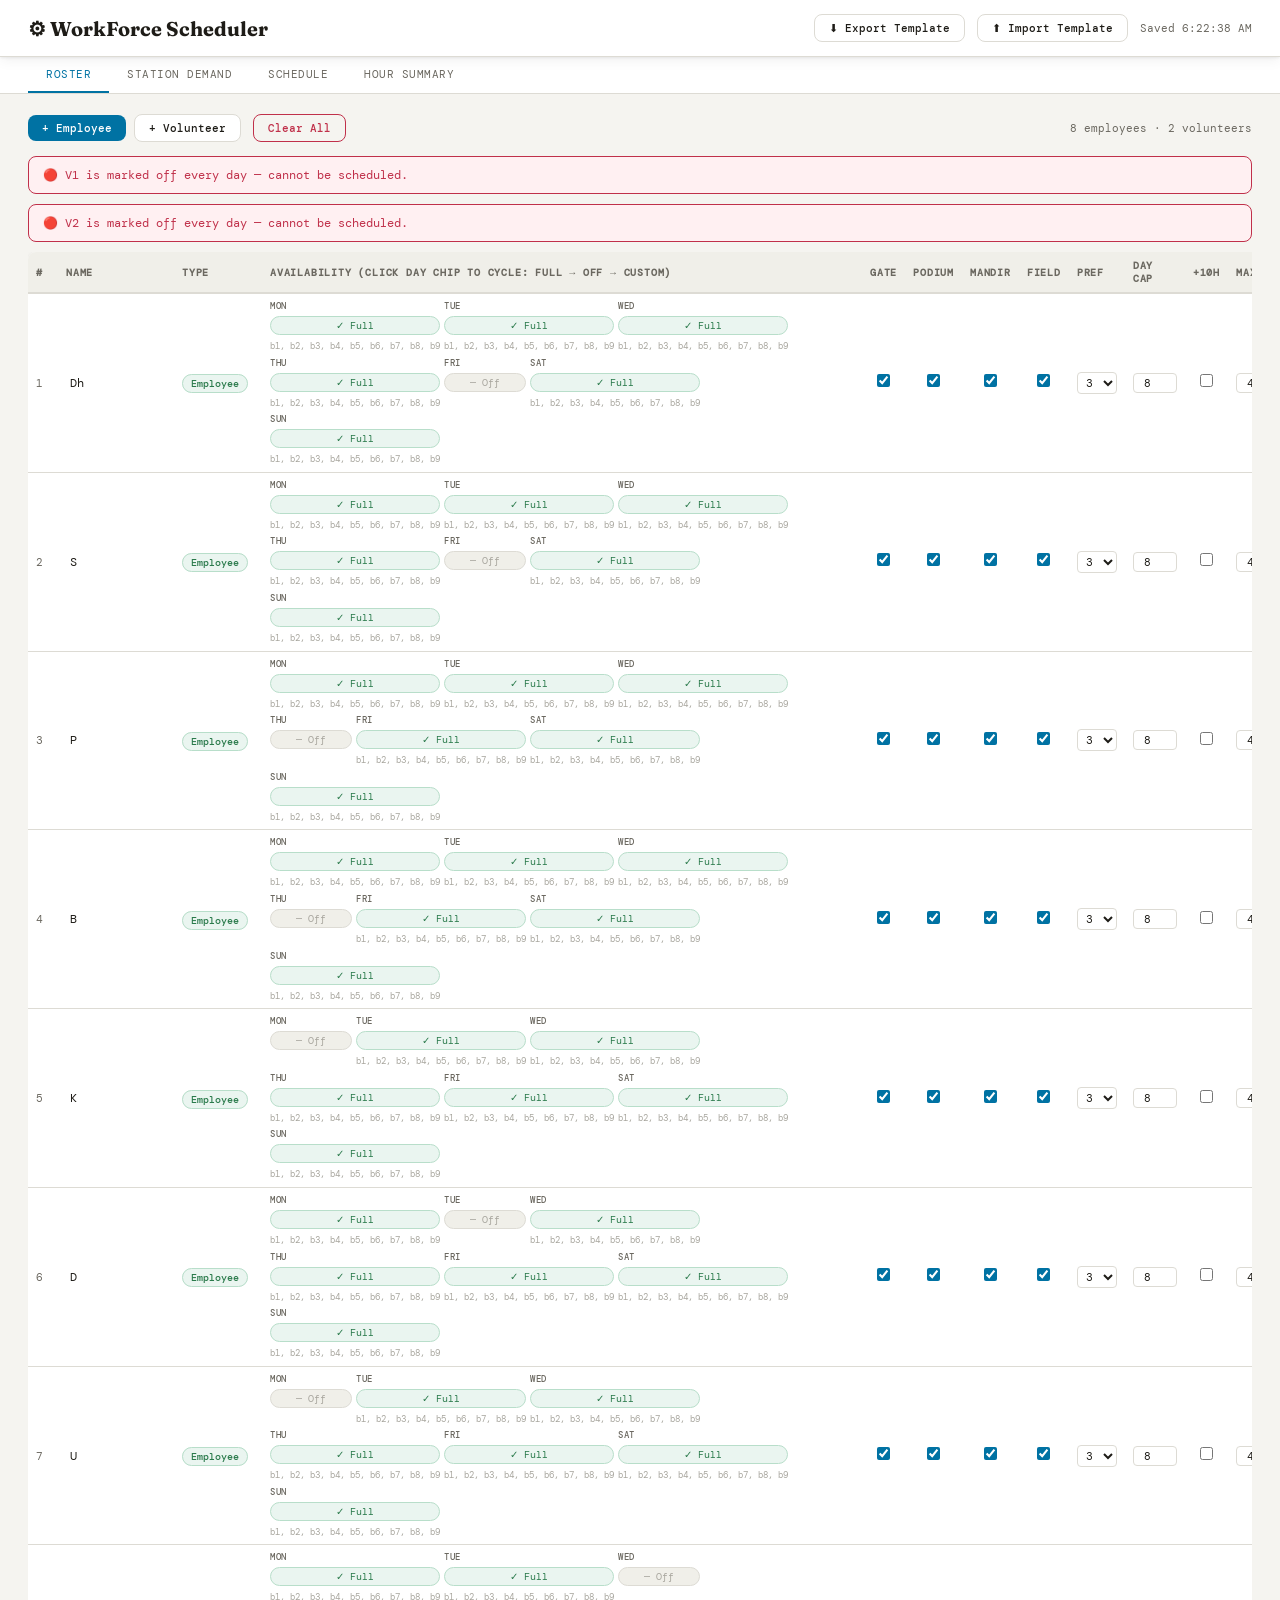
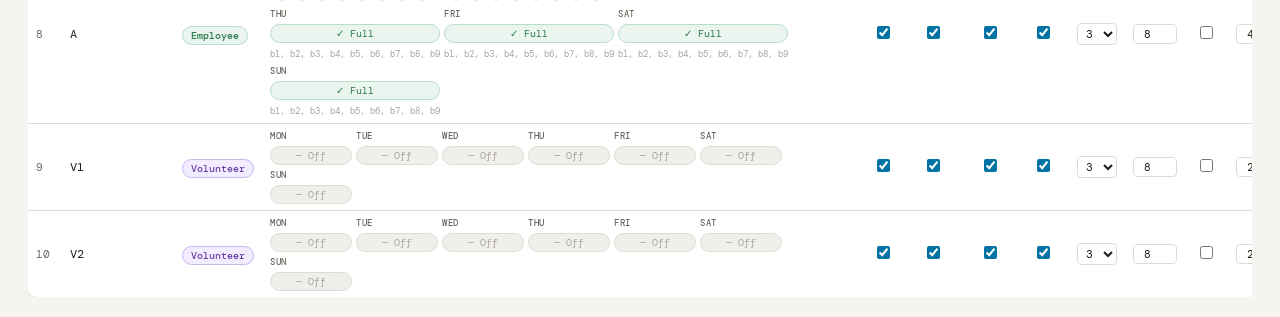
==== commit b34d6826: "Update index.html" ====
--- a/index.html
+++ b/index.html
@@ -654,7 +654,6 @@
 ];
 const DEFAULT_VOLUNTEERS=[{name:'V1'},{name:'V2'}];
 
-// SNIPPET 3 — Updated makePerson()
 function makePerson(type, name, offArr) {
   // Convert legacy offArr (boolean[7]) to availability windows
   const availability = DAYS.map((_, di) => {
@@ -707,7 +706,6 @@
   save(); rebuildPeopleMap(); renderRoster();
 }
 
-// SNIPPET 4 — Updated ensurePersonFields()
 function ensurePersonFields(p) {
   // Migrate old p.off[] -> p.availability[]
   if (p.off && !p.availability) {
@@ -729,7 +727,6 @@
   if (!p.avoidBlocks)     p.avoidBlocks = [];
 }
 
-// SNIPPET 11 — Updated renderRosterWarnings()
 function renderRosterWarnings() {
   const wrap = document.getElementById('roster-warnings');
   if (!wrap) return;
@@ -778,7 +775,6 @@
   ).join('');
 }
 
-// SNIPPET 9 — renderAvailEditor()
 function renderAvailEditor(p) {
   const windows = p.availability || DAYS.map(() => []);
   let html = '<div class="avail-editor">';
@@ -821,8 +817,6 @@
   return html;
 }
 
-// SNIPPET 10 — pAvail* handler functions
-// Cycle a day: Full → Off → Custom (with one default window)
 function pAvailCycleDay(pid, di) {
   const p = peopleById[pid]; if (!p) return;
   if (!p.availability) p.availability = DAYS.map(() => []);
@@ -865,7 +859,6 @@
     toast(`⚠ Window end must be after start on ${DAYS[di]}`);
   }
   save();
-  // Re-render eligible block hints only (lightweight)
   renderRoster();
 }
 
@@ -918,7 +911,13 @@
 }
 
 function pf(id,field,val){ const p=peopleById[id]; if(p){ p[field]=val; save(); renderRoster(); } }
-function pRole(id,role,val){ const p=peopleById[id]; if(p){ p.roles[role]=val; save(); } }
+
+// FIX #4: pRole() now calls renderRosterWarnings() so "no roles" warning
+// appears/clears immediately when a role checkbox is toggled.
+function pRole(id,role,val){
+  const p=peopleById[id];
+  if(p){ p.roles[role]=val; save(); renderRosterWarnings(); }
+}
 
 // ══════════════════════════════════════════════
 //  DEMAND GRID
@@ -975,27 +974,26 @@
 }
 
 // ══════════════════════════════════════════════
-//  AVAILABILITY HELPERS (SNIPPET 6)
-// ══════════════════════════════════════════════
-// Returns true if the block's [start, end] fits entirely within
-// at least one of the person's availability windows for that day.
+//  AVAILABILITY HELPERS
+// ══════════════════════════════════════════════
 function blockCoveredByAvailability(b, windows) {
   if (!windows || windows.length === 0) return false;
   const bStart = toMin(b.start), bEnd = toMin(b.end);
   return windows.some(w => toMin(w.from) <= bStart && toMin(w.to) >= bEnd);
 }
 
-// Returns eligible block ids for a person on a given day
 function eligibleBlocksForDay(p, di) {
   const windows = p.availability?.[di] || [];
   return BLOCKS.filter(b => blockCoveredByAvailability(b, windows));
 }
 
-// Returns total available hours across the whole week
+// FIX #5: totalAvailableHours now sums only actual schedulable block hours
+// that fit within availability windows, instead of raw window durations.
+// This prevents the ~30-min over-count and keeps the roster warning accurate.
 function totalAvailableHours(p) {
   let total = 0;
-  (p.availability || []).forEach(windows => {
-    windows.forEach(w => { total += (toMin(w.to) - toMin(w.from)) / 60; });
+  DAYS.forEach((_, di) => {
+    eligibleBlocksForDay(p, di).forEach(b => { total += blockDur(b); });
   });
   return total;
 }
@@ -1075,34 +1073,33 @@
 
   const employees=state.people.filter(p=>p.type==='emp');
 
-  // ── Eligibility check (SNIPPET 7 — uses blockCoveredByAvailability) ──
-  function isEligible(p,di,b,s,assignedSet){
-    // SNIPPET 7: replaced availMap check with blockCoveredByAvailability
-    if (!blockCoveredByAvailability(b, p.availability?.[di] || [])) return false;
+  // ── Eligibility check ──
+  function isEligible(p,di,blk,s,assignedSet){
+    if (!blockCoveredByAvailability(blk, p.availability?.[di] || [])) return false;
     if(assignedSet.has(p.id)) return false;
     const roleKey=s.isField?'field':s.isLunch?null:s.id;
     if(roleKey && !p.roles[roleKey]) return false;
     if(s.isLunch && p.type==='vol') return false;
     if(p.type==='vol' && s.isField) return false;
-    if(p.type==='vol' && p.availableBlocks?.length>0 && !p.availableBlocks.includes(b.id)) return false;
-
-    const dur=blockDur(b);
-    const bStartMin=toMin(b.start);
+    if(p.type==='vol' && p.availableBlocks?.length>0 && !p.availableBlocks.includes(blk.id)) return false;
+
+    const dur=blockDur(blk);
+    const bStartMin=toMin(blk.start);
     const last=lastAssigned[p.id];
 
     if(!p.overrideIgnoreTurnaround){
       if(last&&last.di===di-1&&last.endMin>=1080&&bStartMin===360){
-        log(`SKIP ${p.name} d${di} ${b.id}/${s.id}: clopen`); return false;
+        log(`SKIP ${p.name} d${di} ${blk.id}/${s.id}: clopen`); return false;
       }
       if(last&&last.di===di-1){
         if(24*60+bStartMin < last.endMin+600){
-          log(`SKIP ${p.name} d${di} ${b.id}/${s.id}: turnaround`); return false;
+          log(`SKIP ${p.name} d${di} ${blk.id}/${s.id}: turnaround`); return false;
         }
       }
       if(last&&last.di===di){
         const gap=bStartMin-last.endMin;
         if(gap>MAX_SHIFT_GAP_HOURS*60&&!p.allowExtendedDay){
-          log(`SKIP ${p.name} d${di} ${b.id}/${s.id}: split gap ${(gap/60).toFixed(1)}h`); return false;
+          log(`SKIP ${p.name} d${di} ${blk.id}/${s.id}: split gap ${(gap/60).toFixed(1)}h`); return false;
         }
       }
     }
@@ -1116,22 +1113,23 @@
     return true;
   }
 
-  // ── Sort candidates ──
-  function sortPool(pool,di,b){
-    return [...pool].sort((a,b2)=>{
-      const aP=a.preferredBlocks?.includes(b.id)?-1:0;
-      const bP=b2.preferredBlocks?.includes(b.id)?-1:0;
+  // FIX #6: renamed outer param from 'b' to 'blk' to avoid shadowing the
+  // sort comparator's second argument and prevent future confusion.
+  function sortPool(pool, di, blk){
+    return [...pool].sort((a,b)=>{
+      const aP=a.preferredBlocks?.includes(blk.id)?-1:0;
+      const bP=b.preferredBlocks?.includes(blk.id)?-1:0;
       if(aP!==bP) return aP-bP;
-      const aA=a.avoidBlocks?.includes(b.id)?1:0;
-      const bA=b2.avoidBlocks?.includes(b.id)?1:0;
+      const aA=a.avoidBlocks?.includes(blk.id)?1:0;
+      const bA=b.avoidBlocks?.includes(blk.id)?1:0;
       if(aA!==bA) return aA-bA;
-      if(a.type!==b2.type) return a.type==='emp'?-1:1;
-      if(!a.weekendExempt&&!b2.weekendExempt){
-        if(di===5){const d=satWorked[a.id]-satWorked[b2.id]; if(d!==0)return d;}
-        if(di===6){const d=sunWorked[a.id]-sunWorked[b2.id]; if(d!==0)return d;}
+      if(a.type!==b.type) return a.type==='emp'?-1:1;
+      if(!a.weekendExempt&&!b.weekendExempt){
+        if(di===5){const d=satWorked[a.id]-satWorked[b.id]; if(d!==0)return d;}
+        if(di===6){const d=sunWorked[a.id]-sunWorked[b.id]; if(d!==0)return d;}
       }
-      if(b2.pref!==a.pref) return b2.pref-a.pref;
-      return wkHrs[a.id]-wkHrs[b2.id];
+      if(b.pref!==a.pref) return b.pref-a.pref;
+      return wkHrs[a.id]-wkHrs[b.id];
     });
   }
 
@@ -1262,6 +1260,19 @@
     }); // end BLOCKS
 
     // ── FILL-TO-40 PASS ──
+    // FIX #1: Build a fresh "who actually worked today" set from the completed
+    // schedule instead of relying on the stale `assigned` set (which was
+    // cleared at the start of the last block iteration and is now empty).
+    // Without this fix, fill-to-40 could double-book people already in b8/b9.
+    const workedToday = new Set();
+    BLOCKS.forEach(b2 => {
+      WORK_STATIONS.forEach(s => {
+        (sched[di][b2.id]?.[s.id] || []).forEach(slot => {
+          if (slot?.pid) workedToday.add(slot.pid);
+        });
+      });
+    });
+
     BLOCKS.filter(b=>!b.isLunch&&b.id!=='b8'&&b.id!=='b9').forEach(b=>{
       FIELD_STATIONS.forEach(s=>{
         const slots=sched[di][b.id]?.[s.id]||[];
@@ -1269,7 +1280,7 @@
         if(!nullSlots.length) return;
 
         const fillPool=employees
-          .filter(p=>isEligible(p,di,b,s,assigned))
+          .filter(p=>isEligible(p,di,b,s,workedToday))
           .sort((a,b2)=>{
             const tA=wkHrs[a.id]<30?0:wkHrs[a.id]<35?1:2;
             const tB=wkHrs[b2.id]<30?0:wkHrs[b2.id]<35?1:2;
@@ -1284,7 +1295,7 @@
           const dur=blockDur(b);
           wkHrs[p.id]+=dur; dayHrs[p.id][di]+=dur;
           lastAssigned[p.id]={di,endMin:toMin(b.end)};
-          assigned.add(p.id);
+          workedToday.add(p.id);
           if(di===5&&!satWorkedDay[p.id]){satWorked[p.id]++;satWorkedDay[p.id]=true;}
           if(di===6&&!sunWorkedDay[p.id]){sunWorked[p.id]++;sunWorkedDay[p.id]=true;}
           log(`FILL40 ${p.name} d${di} ${b.id}/${s.id}`);
@@ -1608,8 +1619,14 @@
       errors.push(`${p.name} double-booked ${DAYS[di]} ${bid}`);
     }
 
+    // FIX #2: Check ALL stations in b8 (not just same sid) to determine if
+    // someone qualifies for the closing shift b9. Previously this only looked
+    // at the same station, incorrectly flagging e.g. Gate-b9 if person worked
+    // Podium-b8.
     if(bid==='b9'){
-      const b8pids=(state.schedule[di]?.['b8']?.[sid]||[]).map(s=>s?.pid).filter(Boolean);
+      const b8pids = WORK_STATIONS.flatMap(s =>
+        (state.schedule[di]?.['b8']?.[s.id] || []).map(sl => sl?.pid)
+      ).filter(Boolean);
       if(!b8pids.includes(pid)){
         sel.classList.add('error');
         errors.push(`${p.name} in Closing (b9) but not in Evening 1 (b8) on ${DAYS[di]}`);
@@ -1653,7 +1670,7 @@
 }
 
 // ══════════════════════════════════════════════
-//  HOUR SUMMARY (SNIPPET 12)
+//  HOUR SUMMARY
 // ══════════════════════════════════════════════
 function renderHourSummary(){
   const wrap=document.getElementById('hour-summary');
@@ -1687,7 +1704,7 @@
       }).join('')}
       <td style="font-size:12px;${totalColor}">${total.toFixed(1)}h</td>
       <td class="text2">${cap}h</td>
-      <td class="text2" style="font-size:11px;" title="Total hours available this week based on availability windows">
+      <td class="text2" style="font-size:11px;" title="Schedulable block hours available this week">
         ${totalAvailableHours(p).toFixed(1)}h
       </td>
       <td style="min-width:130px;padding:7px 10px;">
@@ -1725,7 +1742,9 @@
       state.demand=data.demand||{};
       state.settings=data.settings||{};
       state.nextId=data.nextId||state.people.length+1;
-      state.schedule=migrateSched(state.schedule||{});
+      // FIX #3: Clear the schedule on import so the stale grid doesn't remain
+      // visible with old data while the new roster is active.
+      state.schedule={};
       if(!state.settings) state.settings={};
       // Migrate availability on import
       (state.people || []).forEach(p => {
@@ -1743,7 +1762,12 @@
       rebuildPeopleMap();
       const lp=document.getElementById('lunch-paid');
       if(lp) lp.checked=!!state.settings?.lunchPaid;
-      save(); renderRoster(); renderDemandGrid();
+      save();
+      renderRoster();
+      renderDemandGrid();
+      // Re-render schedule grid to show the cleared/empty state
+      renderScheduleGrid();
+      document.getElementById('sched-errors').innerHTML='';
       toast('Template imported!');
     } catch(err) {
       toast('Import failed: '+err.message);
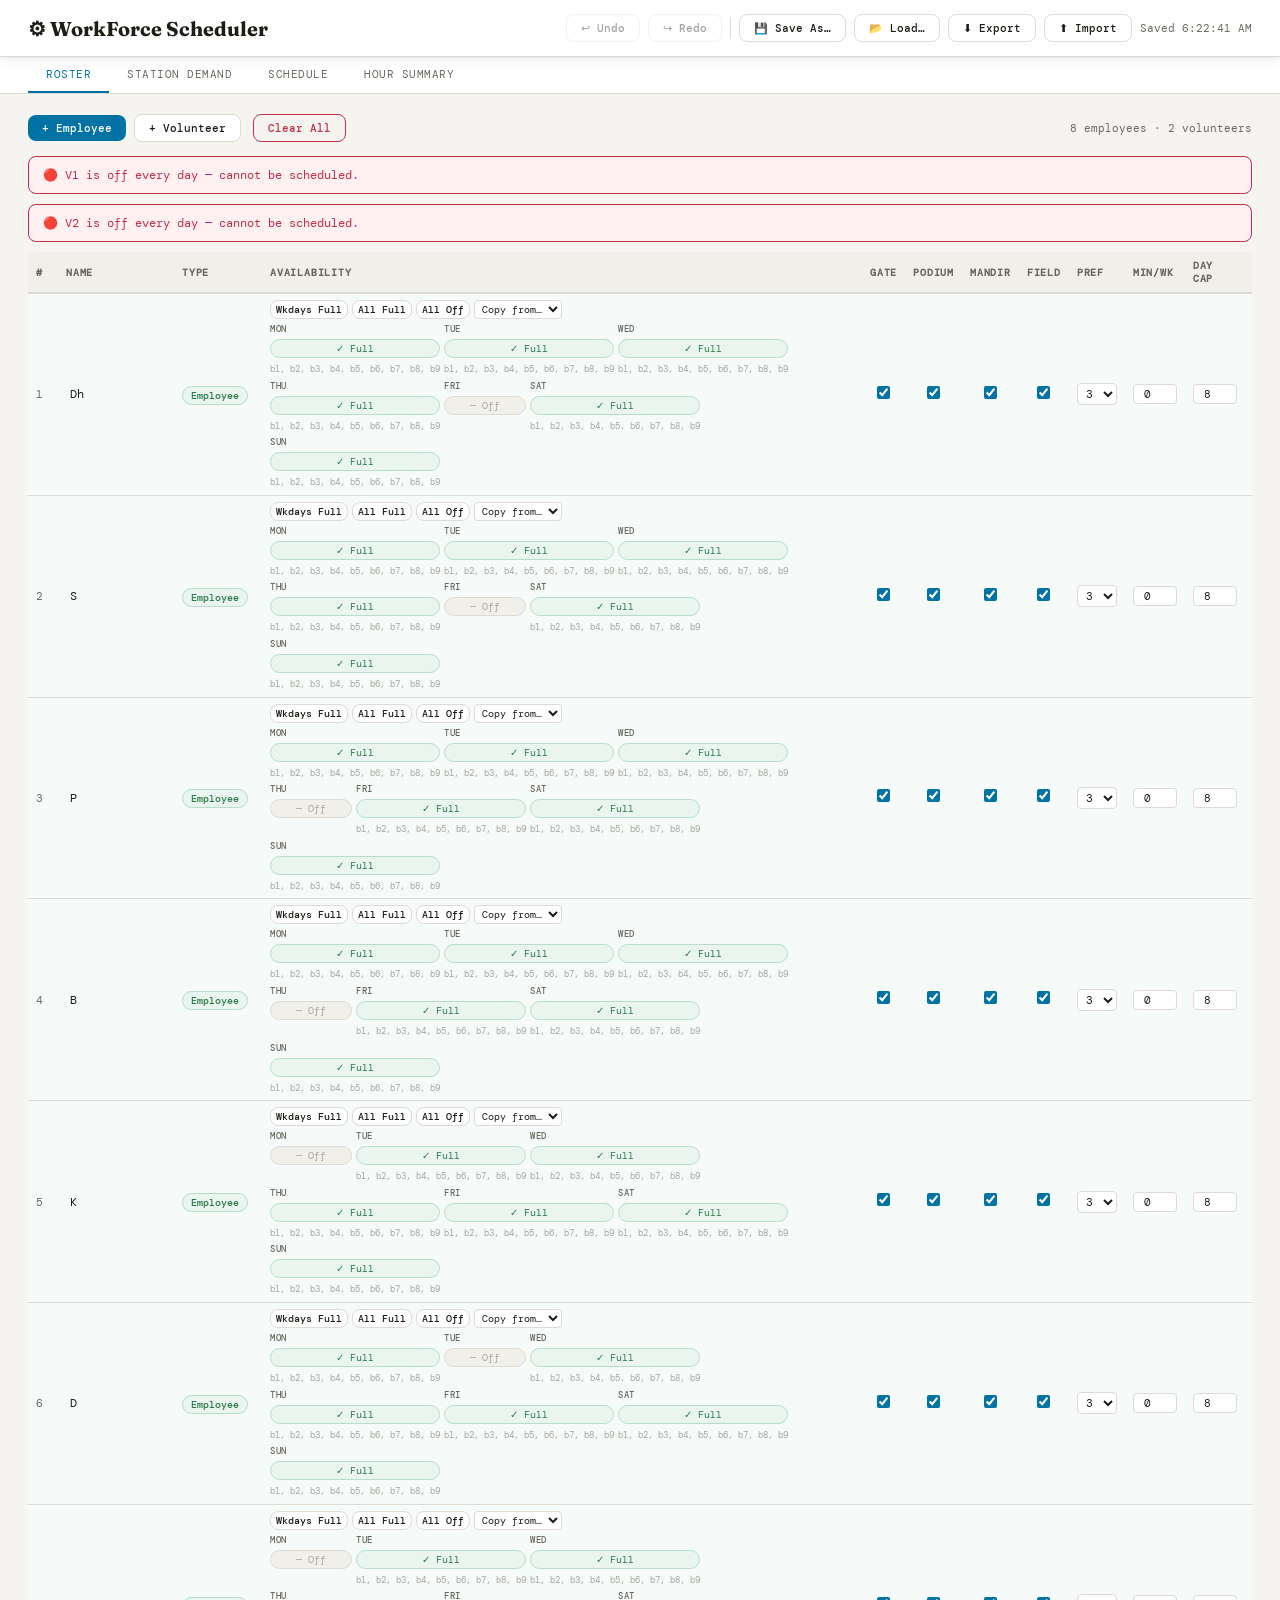
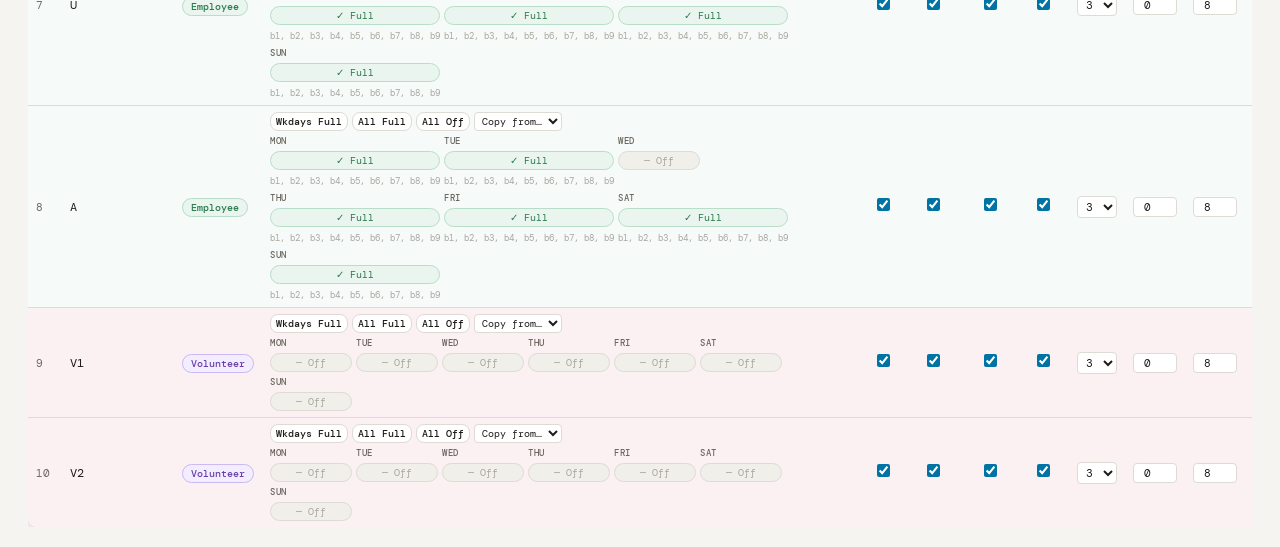
==== commit b1d0ca43: "Update index.html" ====
--- a/index.html
+++ b/index.html
@@ -42,7 +42,7 @@
     box-shadow: var(--shadow);
   }
   header h1 { font-family: var(--serif); font-size: 20px; font-weight: 700; color: var(--text); }
-  header .header-right { display: flex; align-items: center; gap: 12px; }
+  header .header-right { display: flex; align-items: center; gap: 8px; flex-wrap: wrap; }
   header span { color: var(--text2); font-size: 11px; }
 
   .tabs {
@@ -69,230 +69,179 @@
     display: flex; align-items: center; gap: 10px;
     color: var(--text);
   }
-  .badge {
-    background: var(--accent2); color: #fff;
-    font-family: var(--mono); font-size: 10px;
-    padding: 2px 7px; border-radius: 20px; font-weight: 500;
-  }
+  .badge { background: var(--accent2); color: #fff; font-family: var(--mono); font-size: 10px; padding: 2px 7px; border-radius: 20px; font-weight: 500; }
   .badge-blue  { background: #e8f4fb; color: var(--accent2); border: 1px solid var(--accent2); }
   .badge-purple{ background: #f3eeff; color: var(--purple);  border: 1px solid var(--purple); }
   .badge-warn  { background: var(--warn-bg); color: var(--accent); border: 1px solid var(--warn-border); }
 
-  .btn {
-    padding: 6px 14px; border-radius: var(--radius);
-    border: none; cursor: pointer; font-family: var(--mono);
-    font-size: 11px; font-weight: 500; transition: all 0.15s; white-space: nowrap;
-  }
+  .btn { padding: 6px 14px; border-radius: var(--radius); border: none; cursor: pointer; font-family: var(--mono); font-size: 11px; font-weight: 500; transition: all 0.15s; white-space: nowrap; }
   .btn-primary   { background: var(--accent2); color: #fff; }
   .btn-primary:hover { background: #005c87; }
   .btn-secondary { background: var(--surface); color: var(--text); border: 1px solid var(--border); }
   .btn-secondary:hover { background: var(--surface2); border-color: var(--text2); }
   .btn-danger    { background: transparent; color: var(--accent3); border: 1px solid var(--accent3); }
   .btn-danger:hover { background: var(--accent3); color: #fff; }
-  .btn-blue      { background: var(--accent2); color: #fff; }
-  .btn-blue:hover{ background: #005c87; }
+  .btn-green     { background: var(--green); color: #fff; }
+  .btn-green:hover { background: #1f5e39; }
   .btn-swap      { background: #f3eeff; color: var(--purple); border: 1px solid var(--purple); }
   .btn-swap:hover{ background: #e8ddff; }
   .btn-swap.active { background: var(--purple); color: #fff; }
   .btn-sm { padding: 2px 7px; font-size: 10px; }
+  .btn-xs { padding: 1px 5px; font-size: 10px; }
+
+  /* ── UNDO BAR ── */
+  #undo-bar {
+    display: none; position: fixed; bottom: 60px; left: 50%; transform: translateX(-50%);
+    background: var(--text); color: var(--surface); padding: 8px 16px;
+    border-radius: var(--radius); font-size: 12px; z-index: 9998;
+    display: flex; align-items: center; gap: 10px; opacity: 0; transition: opacity 0.3s;
+    pointer-events: none;
+  }
+  #undo-bar.show { opacity: 1; pointer-events: all; }
+  #undo-bar button { background: rgba(255,255,255,0.2); border: 1px solid rgba(255,255,255,0.4); color: #fff; padding: 3px 10px; border-radius: 4px; cursor: pointer; font-family: var(--mono); font-size: 11px; }
+  #undo-bar button:hover { background: rgba(255,255,255,0.35); }
 
   /* ── ROSTER ── */
   .roster-controls { display: flex; gap: 8px; margin-bottom: 14px; align-items: center; flex-wrap: wrap; }
   .roster-note { color: var(--text2); font-size: 11px; margin-left: auto; }
 
   .roster-table { width: 100%; border-collapse: collapse; background: var(--surface); border-radius: var(--radius); overflow: hidden; box-shadow: var(--shadow); }
-  .roster-table th {
-    text-align: left; padding: 7px 8px;
-    background: var(--surface2); color: var(--text2);
-    font-size: 10px; letter-spacing: 0.8px; text-transform: uppercase;
-    border-bottom: 2px solid var(--border);
-  }
+  .roster-table th { text-align: left; padding: 7px 8px; background: var(--surface2); color: var(--text2); font-size: 10px; letter-spacing: 0.8px; text-transform: uppercase; border-bottom: 2px solid var(--border); }
   .roster-table td { padding: 5px 8px; border-bottom: 1px solid var(--border); vertical-align: middle; }
   .roster-table tr:last-child td { border-bottom: none; }
   .roster-table tr:hover td { background: var(--surface2); }
 
-  .name-input {
-    background: transparent; border: none; color: var(--text);
-    font-family: var(--mono); font-size: 12px; width: 100px;
-    padding: 2px 4px; border-radius: 4px;
-  }
+  /* Row color coding */
+  .roster-row-emp td { background: rgba(42,122,75,0.04); }
+  .roster-row-vol td { background: rgba(107,63,170,0.04); }
+  .roster-row-atrisk td { background: rgba(192,48,74,0.07) !important; }
+  .roster-row-offweek td { background: rgba(168,166,158,0.1) !important; opacity: 0.7; }
+
+  .name-input { background: transparent; border: none; color: var(--text); font-family: var(--mono); font-size: 12px; width: 100px; padding: 2px 4px; border-radius: 4px; }
   .name-input:focus { outline: 1px solid var(--accent2); background: var(--bg); }
 
   .type-badge { font-size: 10px; padding: 2px 8px; border-radius: 20px; font-weight: 500; }
   .type-badge.emp { background: #eaf5f0; color: var(--green); border: 1px solid #b8deca; }
   .type-badge.vol { background: #f3eeff; color: var(--purple); border: 1px solid #cdb8f0; }
 
-  .day-check  { accent-color: var(--accent);  width: 13px; height: 13px; cursor: pointer; }
   .role-check { accent-color: var(--accent2); width: 13px; height: 13px; cursor: pointer; }
   .over-check { accent-color: var(--purple);  width: 13px; height: 13px; cursor: pointer; }
-
-  .pref-select {
-    background: var(--surface); border: 1px solid var(--border);
-    color: var(--text); font-family: var(--mono); font-size: 11px;
-    padding: 2px 4px; border-radius: 4px; width: 40px;
-  }
-  .num-input {
-    background: var(--surface); border: 1px solid var(--border);
-    color: var(--text); font-family: var(--mono); font-size: 11px;
-    padding: 2px 6px; border-radius: 4px; width: 50px; text-align: center;
-  }
+  .offweek-check { accent-color: var(--accent3); width: 13px; height: 13px; cursor: pointer; }
+
+  .pref-select { background: var(--surface); border: 1px solid var(--border); color: var(--text); font-family: var(--mono); font-size: 11px; padding: 2px 4px; border-radius: 4px; width: 40px; }
+  .num-input { background: var(--surface); border: 1px solid var(--border); color: var(--text); font-family: var(--mono); font-size: 11px; padding: 2px 6px; border-radius: 4px; width: 50px; text-align: center; }
   .num-input:focus { outline: 1px solid var(--accent2); }
-
   .override-flag { font-size: 10px; color: var(--purple); margin-left: 3px; }
 
-  .roster-warn {
-    padding: 8px 12px; background: var(--warn-bg); border: 1px solid var(--warn-border);
-    border-radius: var(--radius); font-size: 11px; color: var(--accent);
-    margin-bottom: 10px;
-  }
+  /* mini hour bar in roster */
+  .mini-bar-bg { width: 60px; height: 5px; background: var(--surface2); border-radius: 3px; overflow: hidden; border: 1px solid var(--border); display: inline-block; vertical-align: middle; }
+  .mini-bar-fill { height: 100%; background: var(--green); border-radius: 3px; transition: width 0.3s; }
+  .mini-bar-fill.over { background: var(--accent3); }
+  .mini-bar-fill.near { background: var(--accent); }
 
   /* ── AVAILABILITY EDITOR ── */
   .avail-editor { display: flex; gap: 4px; flex-wrap: wrap; align-items: flex-start; }
   .avail-day-col { display: flex; flex-direction: column; gap: 3px; min-width: 82px; }
-  .avail-day-label {
-    font-size: 9px; text-transform: uppercase; letter-spacing: 0.6px;
-    color: var(--text2); margin-bottom: 1px; font-weight: 500;
-  }
-  .avail-chip {
-    font-size: 10px; padding: 2px 7px; border-radius: 20px; cursor: pointer;
-    border: 1px solid var(--border); background: var(--surface2);
-    color: var(--text2); white-space: nowrap; text-align: center;
-    transition: all 0.12s; user-select: none;
-  }
+  .avail-day-label { font-size: 9px; text-transform: uppercase; letter-spacing: 0.6px; color: var(--text2); margin-bottom: 1px; font-weight: 500; }
+  .avail-chip { font-size: 10px; padding: 2px 7px; border-radius: 20px; cursor: pointer; border: 1px solid var(--border); background: var(--surface2); color: var(--text2); white-space: nowrap; text-align: center; transition: all 0.12s; user-select: none; }
   .avail-chip:hover { border-color: var(--accent2); color: var(--accent2); }
   .avail-chip.full { background: #eaf5f0; color: var(--green); border-color: #b8deca; }
   .avail-chip.off  { background: var(--surface2); color: var(--text3); border-color: var(--border); }
   .avail-chip.custom { background: #e8f4fb; color: var(--accent2); border-color: var(--accent2); }
-  .avail-window-row {
-    display: flex; align-items: center; gap: 3px;
-    background: var(--surface2); border: 1px solid var(--border);
-    border-radius: 5px; padding: 2px 4px; margin-top: 1px;
-  }
-  .avail-time {
-    background: var(--surface); border: 1px solid var(--border);
-    color: var(--text); font-family: var(--mono); font-size: 10px;
-    padding: 1px 3px; border-radius: 3px; width: 56px;
-  }
+  .avail-window-row { display: flex; align-items: center; gap: 3px; background: var(--surface2); border: 1px solid var(--border); border-radius: 5px; padding: 2px 4px; margin-top: 1px; }
+  .avail-time { background: var(--surface); border: 1px solid var(--border); color: var(--text); font-family: var(--mono); font-size: 10px; padding: 1px 3px; border-radius: 3px; width: 56px; }
   .avail-time:focus { outline: 1px solid var(--accent2); }
   .avail-sep { font-size: 9px; color: var(--text3); }
-  .avail-rm {
-    background: none; border: none; cursor: pointer;
-    color: var(--text3); font-size: 11px; padding: 0 2px;
-    line-height: 1; border-radius: 3px;
-  }
+  .avail-rm { background: none; border: none; cursor: pointer; color: var(--text3); font-size: 11px; padding: 0 2px; line-height: 1; border-radius: 3px; }
   .avail-rm:hover { color: var(--accent3); }
-  .avail-add {
-    font-size: 9px; padding: 1px 5px; border-radius: 20px;
-    background: none; border: 1px dashed var(--border);
-    color: var(--text3); cursor: pointer; margin-top: 2px;
-    font-family: var(--mono);
-  }
+  .avail-add { font-size: 9px; padding: 1px 5px; border-radius: 20px; background: none; border: 1px dashed var(--border); color: var(--text3); cursor: pointer; margin-top: 2px; font-family: var(--mono); }
   .avail-add:hover { border-color: var(--accent2); color: var(--accent2); }
-  .avail-eligible {
-    font-size: 9px; color: var(--text3); margin-top: 2px; line-height: 1.4;
-  }
+  .avail-eligible { font-size: 9px; color: var(--text3); margin-top: 2px; line-height: 1.4; }
   .avail-eligible.none { color: var(--accent3); }
+  .avail-bulk { display: flex; gap: 4px; margin-bottom: 6px; flex-wrap: wrap; }
 
   /* ── DEMAND ── */
-  .demand-grid {
-    display: grid; grid-template-columns: 160px repeat(7, 1fr);
-    gap: 0; border: 1px solid var(--border); border-radius: var(--radius);
-    overflow: hidden; margin-bottom: 20px; background: var(--surface); box-shadow: var(--shadow);
-  }
-  .dg-header {
-    background: var(--surface2); padding: 7px 10px;
-    font-size: 10px; text-transform: uppercase; letter-spacing: 0.8px;
-    color: var(--text2); border-right: 1px solid var(--border);
-    border-bottom: 1px solid var(--border);
-  }
-  .dg-cell {
-    padding: 5px 6px; border-right: 1px solid var(--border);
-    border-bottom: 1px solid var(--border); display: flex; align-items: center;
-    background: var(--surface);
-  }
+  .demand-grid { display: grid; grid-template-columns: 160px repeat(7, 1fr); gap: 0; border: 1px solid var(--border); border-radius: var(--radius); overflow: hidden; margin-bottom: 20px; background: var(--surface); box-shadow: var(--shadow); }
+  .dg-header { background: var(--surface2); padding: 7px 10px; font-size: 10px; text-transform: uppercase; letter-spacing: 0.8px; color: var(--text2); border-right: 1px solid var(--border); border-bottom: 1px solid var(--border); }
+  .dg-cell { padding: 5px 6px; border-right: 1px solid var(--border); border-bottom: 1px solid var(--border); display: flex; align-items: center; background: var(--surface); }
   .dg-cell:nth-child(8n) { border-right: none; }
-  .dg-label {
-    background: var(--surface2); padding: 7px 10px;
-    font-size: 11px; color: var(--text2);
-    border-right: 1px solid var(--border);
-    border-bottom: 1px solid var(--border);
-    display: flex; align-items: center;
-  }
+  .dg-label { background: var(--surface2); padding: 7px 10px; font-size: 11px; color: var(--text2); border-right: 1px solid var(--border); border-bottom: 1px solid var(--border); display: flex; align-items: center; }
   .dg-lunch-marker { font-size: 9px; color: var(--purple); margin-left: 4px; }
 
   /* ── SCHEDULE ── */
-  .schedule-wrap { overflow-x: auto; }
+  .schedule-wrap { overflow-x: auto; position: relative; }
   .sched-table { border-collapse: collapse; min-width: 1100px; width: 100%; background: var(--surface); box-shadow: var(--shadow); border-radius: var(--radius); overflow: hidden; }
-  .sched-table th {
-    padding: 8px 10px; background: var(--surface2); text-align: center;
-    font-size: 10px; text-transform: uppercase; letter-spacing: 0.8px;
-    color: var(--text2); border: 1px solid var(--border);
-  }
+  .sched-table th { padding: 8px 10px; background: var(--surface2); text-align: center; font-size: 10px; text-transform: uppercase; letter-spacing: 0.8px; color: var(--text2); border: 1px solid var(--border); position: sticky; top: 0; z-index: 10; }
   .sched-table td { padding: 4px 5px; border: 1px solid var(--border); vertical-align: top; min-width: 130px; }
-  .sched-table .row-label { padding: 6px 10px; min-width: 150px; max-width: 160px; background: var(--surface2); }
+  .sched-table .row-label { padding: 6px 10px; min-width: 150px; max-width: 160px; background: var(--surface2); position: sticky; left: 0; z-index: 5; box-shadow: 2px 0 4px rgba(0,0,0,0.06); }
   .row-label-name { font-size: 11px; font-weight: 500; color: var(--text); }
   .row-label-time { font-size: 10px; color: var(--text3); margin-top: 1px; }
 
-  .slot-wrap { display: flex; align-items: center; gap: 3px; margin-bottom: 2px; }
-  .slot-dd {
-    flex: 1; background: var(--surface); border: 1px solid var(--border);
-    color: var(--text); font-family: var(--mono); font-size: 11px;
-    padding: 3px 4px; border-radius: 4px; cursor: pointer; transition: border-color 0.15s;
-  }
+  .slot-wrap { display: flex; align-items: center; gap: 3px; margin-bottom: 2px; position: relative; }
+  .slot-dd { flex: 1; background: var(--surface); border: 1px solid var(--border); color: var(--text); font-family: var(--mono); font-size: 11px; padding: 3px 4px; border-radius: 4px; cursor: pointer; transition: border-color 0.15s; }
   .slot-dd:focus { outline: none; border-color: var(--accent2); }
-  .slot-dd.error          { border-color: var(--accent3) !important; background: var(--err-bg); }
-  .slot-dd.warn           { border-color: var(--accent) !important; background: var(--warn-bg); }
-  .slot-dd.warn-daily-soft{ border-color: var(--accent) !important; background: var(--warn-bg); }
-  .slot-dd.warn-daily-hard{ border-color: var(--accent3) !important; background: var(--err-bg); }
-  .slot-dd.locked         { opacity: 0.7; cursor: not-allowed; background: #f3eeff; border-color: var(--purple) !important; }
-
-  .lock-btn {
-    background: none; border: none; cursor: pointer; font-size: 12px;
-    padding: 1px 3px; border-radius: 3px; color: var(--text3);
-    transition: color 0.15s; flex-shrink: 0;
-  }
+  .slot-dd.error           { border-color: var(--accent3) !important; background: var(--err-bg); }
+  .slot-dd.warn            { border-color: var(--accent) !important; background: var(--warn-bg); }
+  .slot-dd.warn-daily-soft { border-color: var(--accent) !important; background: var(--warn-bg); }
+  .slot-dd.warn-daily-hard { border-color: var(--accent3) !important; background: var(--err-bg); }
+  .slot-dd.locked          { opacity: 0.7; cursor: not-allowed; background: #f3eeff; border-color: var(--purple) !important; }
+
+  .lock-btn { background: none; border: none; cursor: pointer; font-size: 12px; padding: 1px 3px; border-radius: 3px; color: var(--text3); transition: color 0.15s; flex-shrink: 0; }
   .lock-btn:hover { color: var(--purple); }
   .lock-btn.locked { color: var(--purple); }
 
   .swap-highlight { outline: 2px solid var(--purple) !important; }
   .swap-source    { outline: 2px solid var(--accent2) !important; background: #e8f4fb !important; }
 
-  /* Station colours — light, distinguishable */
-  .station-gate    { background: #edf7ed; }
-  .station-podium  { background: #edf2fd; }
-  .station-mandir  { background: #f5eeff; }
-  .station-field1  { background: #fffbe8; }
-  .station-field2  { background: #fff4e8; }
-  .station-field3  { background: #edfaf5; }
-  .station-field4  { background: #fef3f0; }
-  .station-lunch   { background: #fdf0e8; }
-
-  .block-group-header td {
-    background: var(--surface2) !important; padding: 5px 10px;
-    font-size: 10px; color: var(--accent2); letter-spacing: 1px;
-    text-transform: uppercase; font-weight: 500; border-top: 2px solid var(--border);
+  /* Who's free tooltip */
+  .wf-tooltip {
+    display: none; position: absolute; left: 0; top: 100%; z-index: 200;
+    background: var(--text); color: var(--surface); font-size: 10px;
+    padding: 6px 10px; border-radius: 6px; min-width: 140px; max-width: 200px;
+    white-space: normal; line-height: 1.6; box-shadow: 0 4px 16px rgba(0,0,0,0.2);
+    pointer-events: none;
   }
-  .block-lunch-header td {
-    background: #fdf5e8 !important; padding: 5px 10px;
-    font-size: 10px; color: #8a5c00; letter-spacing: 1px;
-    text-transform: uppercase; font-weight: 500; border-top: 2px solid #e8c870;
-  }
+  .slot-wrap:hover .wf-tooltip { display: block; }
+
+  /* Day column highlight */
+  .col-highlight { background: #e8f4fb !important; }
+  .sched-table th.col-highlight { background: #cce8f6 !important; }
+
+  /* Day totals row */
+  .day-totals-row td { background: var(--surface2) !important; font-size: 10px; color: var(--text2); text-align: center; padding: 4px 5px; border-top: 2px solid var(--border); }
+  .day-totals-row .row-label { text-align: left; font-weight: 500; color: var(--text); }
+  .total-ok   { color: var(--green);   font-weight: 700; }
+  .total-warn { color: var(--accent);  font-weight: 700; }
+  .total-err  { color: var(--accent3); font-weight: 700; }
+
+  /* Station colours */
+  .station-gate   { background: #edf7ed; }
+  .station-podium { background: #edf2fd; }
+  .station-mandir { background: #f5eeff; }
+  .station-field1 { background: #fffbe8; }
+  .station-field2 { background: #fff4e8; }
+  .station-field3 { background: #edfaf5; }
+  .station-field4 { background: #fef3f0; }
+  .station-lunch  { background: #fdf0e8; }
+
+  .block-group-header td { background: var(--surface2) !important; padding: 5px 10px; font-size: 10px; color: var(--accent2); letter-spacing: 1px; text-transform: uppercase; font-weight: 500; border-top: 2px solid var(--border); }
+  .block-group-header td.row-label { position: sticky; left: 0; z-index: 5; }
+  .block-lunch-header td { background: #fdf5e8 !important; padding: 5px 10px; font-size: 10px; color: #8a5c00; letter-spacing: 1px; text-transform: uppercase; font-weight: 500; border-top: 2px solid #e8c870; }
+  .block-lunch-header.collapsed-lunch { display: none; }
+  .lunch-section-row { display: table-row; }
+  .lunch-section-row.collapsed-lunch { display: none; }
 
   /* ── CONTEXT MENU ── */
-  .ctx-menu {
-    position: fixed; background: var(--surface); border: 1px solid var(--border);
-    border-radius: var(--radius); padding: 4px 0; z-index: 9999;
-    min-width: 150px; box-shadow: 0 8px 24px rgba(0,0,0,0.14); display: none;
-  }
+  .ctx-menu { position: fixed; background: var(--surface); border: 1px solid var(--border); border-radius: var(--radius); padding: 4px 0; z-index: 9999; min-width: 160px; box-shadow: 0 8px 24px rgba(0,0,0,0.14); display: none; }
   .ctx-menu.show { display: block; }
   .ctx-item { padding: 7px 14px; font-size: 11px; cursor: pointer; color: var(--text); transition: background 0.1s; }
   .ctx-item:hover { background: var(--surface2); }
   .ctx-item.danger { color: var(--accent3); }
+  .ctx-sep { border-top: 1px solid var(--border); margin: 3px 0; }
 
   /* ── SCHED LOG ── */
   .sched-log { margin-top: 12px; border: 1px solid var(--border); border-radius: var(--radius); overflow: hidden; }
   .sched-log summary { padding: 8px 14px; background: var(--surface2); cursor: pointer; font-size: 11px; color: var(--text2); user-select: none; }
-  .sched-log summary:hover { color: var(--text); }
   .sched-log-body { max-height: 220px; overflow-y: auto; padding: 8px 14px; background: var(--bg); font-size: 10px; color: var(--text2); line-height: 1.8; }
 
   /* ── HOURS ── */
@@ -306,31 +255,55 @@
   .day-cell-warn { color: var(--accent)  !important; font-weight: 700; }
   .day-cell-hard { color: var(--accent3) !important; font-weight: 700; }
 
+  /* ── SCHEDULE CARDS ── */
+  @media print {
+    body { background: #fff !important; color: #000 !important; }
+    .no-print { display: none !important; }
+    .print-only { display: block !important; }
+    .panel { display: none !important; }
+    #tab-schedule.active { display: none !important; }
+    #print-cards { display: block !important; }
+    .person-card { page-break-after: always; padding: 20px; border: 1px solid #ccc; margin-bottom: 20px; }
+    .person-card:last-child { page-break-after: auto; }
+  }
+  #print-cards { display: none; }
+  .print-only { display: none; }
+
   /* ── TOOLBAR / SETTINGS ── */
   .toolbar { display: flex; gap: 8px; margin-bottom: 16px; flex-wrap: wrap; align-items: center; }
   .toolbar .sep { width: 1px; height: 22px; background: var(--border); }
-
-  .settings-row {
-    display: flex; gap: 16px; align-items: center; flex-wrap: wrap;
-    padding: 10px 14px; background: var(--surface); border: 1px solid var(--border);
-    border-radius: var(--radius); margin-bottom: 16px; font-size: 12px; box-shadow: var(--shadow);
-  }
+  .settings-row { display: flex; gap: 16px; align-items: center; flex-wrap: wrap; padding: 10px 14px; background: var(--surface); border: 1px solid var(--border); border-radius: var(--radius); margin-bottom: 16px; font-size: 12px; box-shadow: var(--shadow); }
   .settings-row label { display: flex; align-items: center; gap: 6px; cursor: pointer; }
 
+  /* ── PRE-FLIGHT ── */
+  .preflight-panel { background: var(--surface); border: 1px solid var(--border); border-radius: var(--radius); padding: 14px; margin-bottom: 16px; box-shadow: var(--shadow); }
+  .preflight-panel h3 { font-family: var(--serif); font-size: 14px; font-weight: 600; margin-bottom: 10px; }
+  .preflight-grid { display: grid; grid-template-columns: repeat(auto-fill, minmax(280px, 1fr)); gap: 8px; }
+  .pf-item { padding: 8px 12px; border-radius: var(--radius); font-size: 11px; }
+  .pf-ok   { background: var(--ok-bg);   border: 1px solid var(--ok-border);   color: var(--green); }
+  .pf-warn { background: var(--warn-bg); border: 1px solid var(--warn-border); color: #7a5500; }
+  .pf-err  { background: var(--err-bg);  border: 1px solid var(--err-border);  color: var(--accent3); }
+
+  /* ── NAMED TEMPLATES ── */
+  .tmpl-list { display: flex; flex-direction: column; gap: 6px; margin-top: 10px; }
+  .tmpl-row  { display: flex; align-items: center; gap: 8px; padding: 8px 12px; background: var(--surface2); border: 1px solid var(--border); border-radius: var(--radius); }
+  .tmpl-name { flex: 1; font-size: 12px; }
+  .tmpl-meta { font-size: 10px; color: var(--text3); }
+
+  /* ── MODAL ── */
+  .modal-backdrop { display: none; position: fixed; inset: 0; background: rgba(0,0,0,0.4); z-index: 500; align-items: center; justify-content: center; }
+  .modal-backdrop.show { display: flex; }
+  .modal { background: var(--surface); border-radius: var(--radius); padding: 24px; min-width: 340px; max-width: 90vw; box-shadow: 0 20px 60px rgba(0,0,0,0.2); }
+  .modal h3 { font-family: var(--serif); font-size: 16px; font-weight: 600; margin-bottom: 14px; }
+  .modal input[type=text] { width: 100%; padding: 8px 10px; border: 1px solid var(--border); border-radius: var(--radius); font-family: var(--mono); font-size: 13px; background: var(--bg); color: var(--text); }
+  .modal input[type=text]:focus { outline: 1px solid var(--accent2); }
+  .modal-btns { display: flex; gap: 8px; justify-content: flex-end; margin-top: 16px; }
+
   /* ── TOAST ── */
-  #toast {
-    position: fixed; bottom: 20px; left: 50%; transform: translateX(-50%);
-    background: var(--text); color: var(--surface);
-    padding: 9px 18px; border-radius: var(--radius);
-    font-size: 12px; z-index: 9999; opacity: 0; transition: opacity 0.3s; pointer-events: none;
-  }
+  #toast { position: fixed; bottom: 20px; left: 50%; transform: translateX(-50%); background: var(--text); color: var(--surface); padding: 9px 18px; border-radius: var(--radius); font-size: 12px; z-index: 9999; opacity: 0; transition: opacity 0.3s; pointer-events: none; }
   #toast.show { opacity: 1; }
 
-  #swap-info {
-    display: none; padding: 8px 14px; background: #f3eeff;
-    border: 1px solid var(--purple); border-radius: var(--radius);
-    margin-bottom: 12px; font-size: 12px; color: var(--purple);
-  }
+  #swap-info { display: none; padding: 8px 14px; background: #f3eeff; border: 1px solid var(--purple); border-radius: var(--radius); margin-bottom: 12px; font-size: 12px; color: var(--purple); }
   #swap-info.show { display: block; }
 
   .empty-state { padding: 40px; text-align: center; color: var(--text3); font-size: 13px; }
@@ -344,35 +317,25 @@
   .bold { font-weight: 700; }
   .spin { animation: spin 1s linear infinite; display: inline-block; }
   @keyframes spin { to { transform: rotate(360deg); } }
-
-  @media print {
-    body { background: #fff !important; color: #000 !important; }
-    header, .tabs, .toolbar, .settings-row, #toast, .btn, #swap-info,
-    #tab-roster, #tab-demand, #tab-hours { display: none !important; }
-    .panel { display: none !important; }
-    #tab-schedule { display: block !important; }
-    .sched-table th, .sched-table td { border: 1px solid #ccc !important; background: #fff !important; }
-    .slot-dd { border: none !important; background: transparent !important; color: #000 !important; font-size: 10px; }
-    .lock-btn, .ctx-menu { display: none !important; }
-  }
 </style>
-
-  </head>
+</head>
 <body>
 
-<header>
+<header class="no-print">
   <h1>⚙ WorkForce Scheduler</h1>
   <div class="header-right">
-    <button class="btn btn-secondary" onclick="exportTemplate()">⬇ Export Template</button>
-    <label class="btn btn-secondary" style="cursor:pointer;">
-      ⬆ Import Template
-      <input type="file" accept=".json" style="display:none;" onchange="importTemplate(event)">
-    </label>
+    <button class="btn btn-secondary" onclick="undoAction()" id="undo-btn" title="Undo (Ctrl+Z)" style="opacity:0.4;" disabled>↩ Undo</button>
+    <button class="btn btn-secondary" onclick="redoAction()" id="redo-btn" title="Redo (Ctrl+Y)" style="opacity:0.4;" disabled>↪ Redo</button>
+    <div class="sep" style="width:1px;height:22px;background:var(--border);"></div>
+    <button class="btn btn-secondary" onclick="showSaveAsModal()">💾 Save As…</button>
+    <button class="btn btn-secondary" onclick="showLoadModal()">📂 Load…</button>
+    <button class="btn btn-secondary" onclick="exportTemplate()">⬇ Export</button>
+    <label class="btn btn-secondary" style="cursor:pointer;">⬆ Import <input type="file" accept=".json" style="display:none;" onchange="importTemplate(event)"></label>
     <span id="save-status">All changes saved</span>
   </div>
 </header>
 
-<div class="tabs">
+<div class="tabs no-print">
   <div class="tab active" data-tab="roster">Roster</div>
   <div class="tab" data-tab="demand">Station Demand</div>
   <div class="tab" data-tab="schedule">Schedule</div>
@@ -398,19 +361,22 @@
           <th>#</th>
           <th>Name</th>
           <th>Type</th>
-          <th title="Per-day availability windows">Availability (click day chip to cycle: Full → Off → Custom)</th>
-          <th title="Gate role">Gate</th>
-          <th title="Podium role">Podium</th>
-          <th title="Mandir role">Mandir</th>
-          <th title="Field work role">Field</th>
+          <th>Availability</th>
+          <th title="Gate">Gate</th>
+          <th title="Podium">Podium</th>
+          <th title="Mandir">Mandir</th>
+          <th title="Field">Field</th>
           <th title="Preference 1–5">Pref</th>
-          <th title="Default daily hour cap">Day Cap</th>
-          <th title="Allow up to 10 hrs/day">+10h</th>
-          <th title="Weekly hour cap">Max/Wk</th>
+          <th title="Min hrs/wk">Min/Wk</th>
+          <th title="Daily cap">Day Cap</th>
+          <th title="+10h day">+10h</th>
+          <th title="Max hrs/wk">Max/Wk</th>
           <th title="Override weekly cap">Ov40</th>
-          <th title="Override daily 9h cap">Ov9h</th>
-          <th title="Ignore turnaround rules">NoTurn</th>
+          <th title="Override 9h/day">Ov9h</th>
+          <th title="No turnaround">NoTurn</th>
           <th title="Weekend exempt">WkndEx</th>
+          <th title="Off this week (vacation)">Off Wk</th>
+          <th title="Hours this week">Hrs</th>
           <th></th>
         </tr>
       </thead>
@@ -422,12 +388,8 @@
 <!-- ══════════ DEMAND TAB ══════════ -->
 <div class="panel" id="tab-demand">
   <div class="sec-title">Station Demand <span class="badge">slots required per block per day</span></div>
-  <p class="text2 text-xs" style="margin-bottom:14px;">
-    Set how many staff are required at each station per day. 0 = closed.
-    <strong>Lunch blocks (b3–b5) show ALL stations</strong> — Gate/Podium/Mandir still need coverage during lunch.
-  </p>
+  <p class="text2 text-xs" style="margin-bottom:14px;">Set how many staff are required at each station per day. 0 = closed. <strong>Lunch blocks (b3–b5) show ALL stations</strong> — Gate/Podium/Mandir still need coverage during lunch.</p>
   <div id="demand-grid-wrap"></div>
-
   <div class="sec-title mt-16">Time Block Reference <span class="badge">9 blocks</span></div>
   <table class="roster-table" style="max-width:600px;">
     <thead><tr><th>#</th><th>Label</th><th>Start</th><th>End</th><th>Duration</th><th>Notes</th></tr></thead>
@@ -437,35 +399,37 @@
 
 <!-- ══════════ SCHEDULE TAB ══════════ -->
 <div class="panel" id="tab-schedule">
-  <div class="settings-row">
-    <label>
-      <input type="checkbox" id="lunch-paid" onchange="saveSetting('lunchPaid',this.checked)" style="accent-color:var(--accent2);">
-      Lunch <em>break</em> blocks count toward paid hours
-    </label>
+  <div class="settings-row no-print">
+    <label><input type="checkbox" id="lunch-paid" onchange="saveSetting('lunchPaid',this.checked)" style="accent-color:var(--accent2);"> Lunch <em>break</em> blocks count toward paid hours</label>
     <span class="text2 text-xs">Station coverage during lunch is always counted.</span>
+    <label><input type="checkbox" id="lunch-collapsed" onchange="toggleLunchCollapse()" style="accent-color:var(--accent2);"> Collapse lunch blocks</label>
     <span class="text2 text-xs">| Right-click any slot for options.</span>
   </div>
-  <div class="toolbar">
-    <button class="btn btn-primary" onclick="runScheduler()">▶ Auto-Generate</button>
-    <select id="regen-from" class="pref-select" style="width:auto;padding:4px 8px;font-size:11px;" title="Regenerate from this day onward">
+  <div class="toolbar no-print">
+    <button class="btn btn-primary" onclick="showPreFlight()">🔍 Pre-flight Check</button>
+    <button class="btn btn-green" onclick="runScheduler()">▶ Auto-Generate</button>
+    <select id="regen-from" class="pref-select" style="width:auto;padding:4px 8px;font-size:11px;">
       <option value="-1">Full week</option>
       <option value="0">From Mon</option><option value="1">From Tue</option>
       <option value="2">From Wed</option><option value="3">From Thu</option>
       <option value="4">From Fri</option><option value="5">From Sat</option>
       <option value="6">From Sun</option>
     </select>
+    <button class="btn btn-secondary" onclick="fillEmpties()">⬛ Fill Empties</button>
     <div class="sep"></div>
     <button class="btn btn-swap" id="swap-btn" onclick="toggleSwapMode()">⇄ Swap Mode</button>
+    <button class="btn btn-secondary" onclick="lockAllSlots(true)">🔒 Lock All</button>
+    <button class="btn btn-secondary" onclick="lockAllSlots(false)">🔓 Unlock All</button>
     <button class="btn btn-secondary" onclick="clearSchedule()">✕ Clear</button>
-    <button class="btn btn-secondary" onclick="window.print()">🖨 Print</button>
+    <button class="btn btn-secondary" onclick="printScheduleCards()">🖨 Print Cards</button>
+    <button class="btn btn-secondary" onclick="window.print()">🖨 Print Grid</button>
     <span class="text2 text-xs" style="margin-left:auto;" id="sched-status"></span>
   </div>
+  <div id="preflight-wrap" style="display:none;"></div>
   <div id="swap-info"></div>
   <div id="sched-errors" style="margin-bottom:10px;"></div>
-  <div class="schedule-wrap" id="schedule-wrap">
-    <div class="empty-state">Generate a schedule to see the output grid.</div>
-  </div>
-  <details class="sched-log" id="sched-log" style="display:none;">
+  <div class="schedule-wrap" id="schedule-wrap"><div class="empty-state">Generate a schedule to see the output grid.</div></div>
+  <details class="sched-log no-print" id="sched-log" style="display:none;">
     <summary>📋 Scheduler Log <span id="log-count" class="text2"></span></summary>
     <div class="sched-log-body" id="sched-log-body"></div>
   </details>
@@ -485,14 +449,47 @@
 
 </main>
 
+<!-- Print cards container -->
+<div id="print-cards"></div>
+
+<!-- Toast -->
 <div id="toast"></div>
+
+<!-- Undo bar -->
+<div id="undo-bar"><span id="undo-msg">Action undone</span><button onclick="redoAction()">↪ Redo</button></div>
+
+<!-- Context Menu -->
 <div class="ctx-menu" id="ctx-menu">
   <div class="ctx-item" id="ctx-lock">🔒 Lock slot</div>
   <div class="ctx-item" id="ctx-unlock">🔓 Unlock slot</div>
   <div class="ctx-item danger" id="ctx-clear">✕ Clear slot</div>
+  <div class="ctx-sep"></div>
+  <div class="ctx-item" id="ctx-lock-day">🔒 Lock this day (all slots)</div>
+  <div class="ctx-item" id="ctx-unlock-day">🔓 Unlock this day (all slots)</div>
 </div>
 
-  <script>
+<!-- Save As Modal -->
+<div class="modal-backdrop" id="saveas-modal">
+  <div class="modal">
+    <h3>Save Template As…</h3>
+    <input type="text" id="saveas-name" placeholder="e.g. Regular Week, Event Week…" maxlength="60">
+    <div class="modal-btns">
+      <button class="btn btn-secondary" onclick="closeModal('saveas-modal')">Cancel</button>
+      <button class="btn btn-primary" onclick="doSaveAs()">Save</button>
+    </div>
+  </div>
+</div>
+
+<!-- Load Modal -->
+<div class="modal-backdrop" id="load-modal">
+  <div class="modal" style="min-width:400px;">
+    <h3>Load Saved Template</h3>
+    <div id="load-tmpl-list" class="tmpl-list"></div>
+    <div class="modal-btns"><button class="btn btn-secondary" onclick="closeModal('load-modal')">Cancel</button></div>
+  </div>
+</div>
+
+<script>
 // ══════════════════════════════════════════════
 //  CONSTANTS
 // ══════════════════════════════════════════════
@@ -522,11 +519,10 @@
   { id:'lunch',  label:'Lunch Break',  cls:'station-lunch',  isField:false, isLunch:true  },
 ];
 
-// Grouped for convenience
-const BASE_STATIONS    = STATIONS.filter(s => !s.isField && !s.isLunch); // gate, podium, mandir
-const FIELD_STATIONS   = STATIONS.filter(s =>  s.isField);               // field1–4
-const WORK_STATIONS    = STATIONS.filter(s => !s.isLunch);               // all non-lunch
-const COVERAGE_STATIONS= BASE_STATIONS; // stations that must stay staffed during lunch
+const BASE_STATIONS     = STATIONS.filter(s => !s.isField && !s.isLunch);
+const FIELD_STATIONS    = STATIONS.filter(s =>  s.isField);
+const WORK_STATIONS     = STATIONS.filter(s => !s.isLunch);
+const COVERAGE_STATIONS = BASE_STATIONS;
 
 function toMin(t){ const [h,m]=t.split(':').map(Number); return h*60+m; }
 function blockDur(b){ return (toMin(b.end)-toMin(b.start))/60; }
@@ -544,11 +540,80 @@
 let peopleById = {};
 function rebuildPeopleMap(){ peopleById={}; state.people.forEach(p=>{ peopleById[p.id]=p; }); }
 
-// ══════════════════════════════════════════════
-//  PERSISTENCE & MIGRATION
+// ── Undo/Redo ──
+const UNDO_LIMIT = 10;
+let undoStack = [];
+let redoStack = [];
+
+function pushUndo(label){
+  undoStack.push({ label, snap: JSON.stringify(state) });
+  if(undoStack.length > UNDO_LIMIT) undoStack.shift();
+  redoStack = [];
+  updateUndoRedoBtns();
+}
+
+function undoAction(){
+  if(!undoStack.length) return;
+  const entry = undoStack.pop();
+  redoStack.push({ label: entry.label, snap: JSON.stringify(state) });
+  state = JSON.parse(entry.snap);
+  rebuildPeopleMap();
+  afterStateRestore();
+  updateUndoRedoBtns();
+  showUndoBar('Undone: ' + entry.label);
+}
+
+function redoAction(){
+  if(!redoStack.length) return;
+  const entry = redoStack.pop();
+  undoStack.push({ label: entry.label, snap: JSON.stringify(state) });
+  state = JSON.parse(entry.snap);
+  rebuildPeopleMap();
+  afterStateRestore();
+  updateUndoRedoBtns();
+  showUndoBar('Redone: ' + entry.label);
+}
+
+function afterStateRestore(){
+  initDemand();
+  renderRoster();
+  renderDemandGrid();
+  if(Object.keys(state.schedule).length) renderScheduleGrid();
+  else document.getElementById('schedule-wrap').innerHTML='<div class="empty-state">Generate a schedule to see the output grid.</div>';
+  renderHourSummary();
+  save();
+}
+
+function updateUndoRedoBtns(){
+  const ub = document.getElementById('undo-btn');
+  const rb = document.getElementById('redo-btn');
+  const hasUndo = undoStack.length > 0;
+  const hasRedo = redoStack.length > 0;
+  ub.disabled = !hasUndo; ub.style.opacity = hasUndo ? '1' : '0.4';
+  rb.disabled = !hasRedo; rb.style.opacity = hasRedo ? '1' : '0.4';
+  const last = undoStack[undoStack.length-1];
+  ub.title = last ? `Undo: ${last.label} (Ctrl+Z)` : 'Nothing to undo';
+}
+
+let undoBarTimer = null;
+function showUndoBar(msg){
+  const bar = document.getElementById('undo-bar');
+  document.getElementById('undo-msg').textContent = msg;
+  bar.classList.add('show');
+  clearTimeout(undoBarTimer);
+  undoBarTimer = setTimeout(()=>bar.classList.remove('show'), 3000);
+}
+
+document.addEventListener('keydown', e => {
+  if((e.ctrlKey||e.metaKey) && e.key==='z' && !e.shiftKey){ e.preventDefault(); undoAction(); }
+  if((e.ctrlKey||e.metaKey) && (e.key==='y'||(e.key==='z'&&e.shiftKey))){ e.preventDefault(); redoAction(); }
+});
+
+// ══════════════════════════════════════════════
+//  PERSISTENCE
 // ══════════════════════════════════════════════
 function save(){
-  try { localStorage.setItem('wfs_v5', JSON.stringify(state)); } catch(e){}
+  try { localStorage.setItem('wfs_v6', JSON.stringify(state)); } catch(e){}
   const el=document.getElementById('save-status');
   if(el) el.textContent='Saved '+new Date().toLocaleTimeString();
 }
@@ -576,30 +641,31 @@
 
 function load(){
   try {
-    const raw=localStorage.getItem('wfs_v5')||localStorage.getItem('wfs_v4')||localStorage.getItem('wfs_v3');
+    const raw=localStorage.getItem('wfs_v6')||localStorage.getItem('wfs_v5')||localStorage.getItem('wfs_v4');
     if(raw){
       const d=JSON.parse(raw);
       state=d;
       state.schedule=migrateSched(state.schedule||{});
       if(!state.settings) state.settings={};
-      // Migrate old off[] -> availability[] for all loaded people
-      (state.people || []).forEach(p => {
-        if (p.off && !p.availability) {
-          p.availability = p.off.map(isOff =>
-            isOff ? [] : [{ from: '06:00', to: '21:00' }]
-          );
-          delete p.off;
-        }
-        if (!p.availability) {
-          p.availability = DAYS.map(() => [{ from: '06:00', to: '21:00' }]);
-        }
-      });
+      migrateAllPeople(state.people||[]);
     }
   } catch(e){ console.warn('Load error',e); }
   initDemand();
   rebuildPeopleMap();
   const lp=document.getElementById('lunch-paid');
   if(lp) lp.checked=!!state.settings?.lunchPaid;
+}
+
+function migrateAllPeople(arr){
+  arr.forEach(p => {
+    if(p.off && !p.availability){
+      p.availability = p.off.map(isOff => isOff ? [] : [{from:'06:00',to:'21:00'}]);
+      delete p.off;
+    }
+    if(!p.availability) p.availability = DAYS.map(()=>[{from:'06:00',to:'21:00'}]);
+    if(p.minHrs === undefined) p.minHrs = 0;
+    if(p.offWeek === undefined) p.offWeek = false;
+  });
 }
 
 function saveSetting(key,val){
@@ -625,6 +691,72 @@
   });
 }
 
+// ── Named Templates ──
+function getNamedTemplates(){
+  try{ return JSON.parse(localStorage.getItem('wfs_named_templates')||'[]'); }
+  catch(e){ return []; }
+}
+function saveNamedTemplates(arr){
+  localStorage.setItem('wfs_named_templates', JSON.stringify(arr));
+}
+
+function showSaveAsModal(){
+  document.getElementById('saveas-name').value='';
+  document.getElementById('saveas-modal').classList.add('show');
+  setTimeout(()=>document.getElementById('saveas-name').focus(),100);
+}
+function showLoadModal(){
+  const list=document.getElementById('load-tmpl-list');
+  const tmpls=getNamedTemplates();
+  if(!tmpls.length){ list.innerHTML='<div class="text2 text-xs" style="padding:8px;">No saved templates yet.</div>'; }
+  else {
+    list.innerHTML=tmpls.map((t,i)=>`
+      <div class="tmpl-row">
+        <div>
+          <div class="tmpl-name bold">${esc(t.name)}</div>
+          <div class="tmpl-meta">${t.date} · ${(t.data.people||[]).length} people</div>
+        </div>
+        <button class="btn btn-primary btn-sm" onclick="loadNamedTemplate(${i})">Load</button>
+        <button class="btn btn-danger btn-sm" onclick="deleteNamedTemplate(${i})">✕</button>
+      </div>`).join('');
+  }
+  document.getElementById('load-modal').classList.add('show');
+}
+function closeModal(id){ document.getElementById(id).classList.remove('show'); }
+function doSaveAs(){
+  const name=document.getElementById('saveas-name').value.trim();
+  if(!name){ toast('Enter a template name'); return; }
+  const tmpls=getNamedTemplates();
+  tmpls.unshift({ name, date: new Date().toLocaleDateString(), data: { people:state.people, demand:state.demand, settings:state.settings, nextId:state.nextId } });
+  if(tmpls.length>20) tmpls.length=20;
+  saveNamedTemplates(tmpls);
+  closeModal('saveas-modal');
+  toast(`Saved as "${name}"`);
+}
+function loadNamedTemplate(idx){
+  const tmpls=getNamedTemplates();
+  const t=tmpls[idx]; if(!t) return;
+  if(!confirm(`Load "${t.name}"? Current roster will be replaced.`)) return;
+  pushUndo('Load template: '+t.name);
+  state.people=t.data.people||[];
+  state.demand=t.data.demand||{};
+  state.settings=t.data.settings||{};
+  state.nextId=t.data.nextId||state.people.length+1;
+  state.schedule={};
+  migrateAllPeople(state.people);
+  initDemand(); rebuildPeopleMap();
+  save(); closeModal('load-modal');
+  renderRoster(); renderDemandGrid(); renderScheduleGrid();
+  document.getElementById('sched-errors').innerHTML='';
+  toast(`Loaded "${t.name}"`);
+}
+function deleteNamedTemplate(idx){
+  const tmpls=getNamedTemplates();
+  tmpls.splice(idx,1);
+  saveNamedTemplates(tmpls);
+  showLoadModal();
+}
+
 // ══════════════════════════════════════════════
 //  TABS
 // ══════════════════════════════════════════════
@@ -654,29 +786,28 @@
 ];
 const DEFAULT_VOLUNTEERS=[{name:'V1'},{name:'V2'}];
 
-function makePerson(type, name, offArr) {
-  // Convert legacy offArr (boolean[7]) to availability windows
-  const availability = DAYS.map((_, di) => {
+function makePerson(type, name, offArr){
+  const availability = DAYS.map((_,di)=>{
     const isOff = offArr ? offArr[di] : false;
-    if (isOff) return [];
-    return type === 'vol'
-      ? [] // volunteers start with all days off — admin must set windows
-      : [{ from: '06:00', to: '21:00' }];
+    if(isOff) return [];
+    return type==='vol' ? [] : [{from:'06:00',to:'21:00'}];
   });
   return {
-    id: 'p' + (state.nextId++), name, type,
+    id:'p'+(state.nextId++), name, type,
     availability,
-    roles: { gate: true, podium: true, mandir: true, field: true },
-    pref: 3,
-    dailyCap: 8,
-    allowExtendedDay: false,
-    maxHrs: type === 'emp' ? 40 : 20,
-    overrideOver40: false,
-    overrideOver9hr: false,
-    overrideIgnoreTurnaround: false,
-    weekendExempt: false,
-    preferredBlocks: [],
-    avoidBlocks: [],
+    roles:{ gate:true, podium:true, mandir:true, field:true },
+    pref:3,
+    minHrs:0,
+    dailyCap:8,
+    allowExtendedDay:false,
+    maxHrs: type==='emp'?40:20,
+    overrideOver40:false,
+    overrideOver9hr:false,
+    overrideIgnoreTurnaround:false,
+    weekendExempt:false,
+    offWeek:false,
+    preferredBlocks:[],
+    avoidBlocks:[],
   };
 }
 
@@ -690,176 +821,145 @@
 function addPerson(type){
   const cnt=state.people.filter(p=>p.type===type).length;
   if(cnt>=20){ toast('Max 20 '+type+'s'); return; }
+  pushUndo('Add '+type);
   const idx=cnt+1;
   state.people.push(makePerson(type,type==='emp'?'E'+idx:'V'+idx,null));
   save(); rebuildPeopleMap(); renderRoster();
 }
 
 function removePerson(id){
-  state.people=state.people.filter(p=>p.id!==id);
+  const p=peopleById[id];
+  if(!p||!confirm(`Remove ${p.name}?`)) return;
+  pushUndo('Remove '+p.name);
+  state.people=state.people.filter(x=>x.id!==id);
   save(); rebuildPeopleMap(); renderRoster();
 }
 
 function clearRoster(){
   if(!confirm('Remove all people?')) return;
+  pushUndo('Clear roster');
   state.people=[]; state.schedule={};
   save(); rebuildPeopleMap(); renderRoster();
 }
 
-function ensurePersonFields(p) {
-  // Migrate old p.off[] -> p.availability[]
-  if (p.off && !p.availability) {
-    p.availability = p.off.map(isOff =>
-      isOff ? [] : [{ from: '06:00', to: '21:00' }]
-    );
-    delete p.off;
-  }
-  if (!p.availability) {
-    p.availability = DAYS.map(() => [{ from: '06:00', to: '21:00' }]);
-  }
-  if (p.dailyCap === undefined)              p.dailyCap = 8;
-  if (p.allowExtendedDay === undefined)      p.allowExtendedDay = false;
-  if (p.overrideOver40 === undefined)        p.overrideOver40 = false;
-  if (p.overrideOver9hr === undefined)       p.overrideOver9hr = false;
-  if (p.overrideIgnoreTurnaround === undefined) p.overrideIgnoreTurnaround = false;
-  if (p.weekendExempt === undefined)         p.weekendExempt = false;
-  if (!p.preferredBlocks) p.preferredBlocks = [];
-  if (!p.avoidBlocks)     p.avoidBlocks = [];
-}
-
-function renderRosterWarnings() {
-  const wrap = document.getElementById('roster-warnings');
-  if (!wrap) return;
-  const warnings = [];
-
-  state.people.forEach(p => {
+function ensurePersonFields(p){
+  if(p.off && !p.availability){ p.availability=p.off.map(isOff=>isOff?[]:[{from:'06:00',to:'21:00'}]); delete p.off; }
+  if(!p.availability) p.availability=DAYS.map(()=>[{from:'06:00',to:'21:00'}]);
+  if(p.dailyCap===undefined) p.dailyCap=8;
+  if(p.minHrs===undefined) p.minHrs=0;
+  if(p.allowExtendedDay===undefined) p.allowExtendedDay=false;
+  if(p.overrideOver40===undefined) p.overrideOver40=false;
+  if(p.overrideOver9hr===undefined) p.overrideOver9hr=false;
+  if(p.overrideIgnoreTurnaround===undefined) p.overrideIgnoreTurnaround=false;
+  if(p.weekendExempt===undefined) p.weekendExempt=false;
+  if(p.offWeek===undefined) p.offWeek=false;
+  if(!p.preferredBlocks) p.preferredBlocks=[];
+  if(!p.avoidBlocks) p.avoidBlocks=[];
+}
+
+function renderRosterWarnings(){
+  const wrap=document.getElementById('roster-warnings');
+  if(!wrap) return;
+  const warnings=[];
+  state.people.forEach(p=>{
     ensurePersonFields(p);
-    const hasRole = p.roles.gate || p.roles.podium || p.roles.mandir || p.roles.field;
-    if (!hasRole) {
-      warnings.push({ type: 'err', msg: `${p.name} has no roles enabled — cannot be scheduled anywhere.` });
-    }
-
-    const allOff = (p.availability || []).every(wins => wins.length === 0);
-    if (allOff) {
-      warnings.push({ type: 'err', msg: `${p.name} is marked off every day — cannot be scheduled.` });
-      return;
-    }
-
-    // Check for windows that cover no blocks
-    (p.availability || []).forEach((wins, di) => {
-      wins.forEach(w => {
-        const fits = BLOCKS.some(b => toMin(w.from) <= toMin(b.start) && toMin(w.to) >= toMin(b.end));
-        if (!fits) {
-          warnings.push({ type: 'warn', msg: `${p.name} — ${DAYS[di]} window ${w.from}–${w.to} covers no schedulable blocks.` });
-        }
+    if(p.offWeek) return;
+    const hasRole=p.roles.gate||p.roles.podium||p.roles.mandir||p.roles.field;
+    if(!hasRole) warnings.push({type:'err',msg:`${p.name} has no roles — cannot be scheduled.`});
+    const allOff=(p.availability||[]).every(w=>w.length===0);
+    if(allOff){ warnings.push({type:'err',msg:`${p.name} is off every day — cannot be scheduled.`}); return; }
+    (p.availability||[]).forEach((wins,di)=>{
+      wins.forEach(w=>{
+        const fits=BLOCKS.some(b=>toMin(w.from)<=toMin(b.start)&&toMin(w.to)>=toMin(b.end));
+        if(!fits) warnings.push({type:'warn',msg:`${p.name} — ${DAYS[di]} window ${w.from}–${w.to} covers no blocks.`});
       });
     });
-
-    // Warn if 0 eligible blocks all week
-    const totalEligible = DAYS.reduce((n, _, di) => n + eligibleBlocksForDay(p, di).length, 0);
-    if (totalEligible === 0 && !allOff) {
-      warnings.push({ type: 'warn', msg: `${p.name} — availability windows cover no schedulable blocks this week.` });
-    }
-
-    // Warn if maxHrs > actual available hours
-    const availHrs = totalAvailableHours(p);
-    if (availHrs > 0 && availHrs < p.maxHrs) {
-      warnings.push({ type: 'warn', msg: `${p.name} — max hrs set to ${p.maxHrs}h but only ${availHrs.toFixed(1)}h available this week.` });
-    }
-  });
-
-  wrap.innerHTML = warnings.map(w =>
-    `<div class="alert-box ${w.type === 'err' ? 'alert-err' : 'alert-warn'}">
-      ${w.type === 'err' ? '🔴' : '⚠'} ${esc(w.msg)}
-    </div>`
-  ).join('');
-}
-
-function renderAvailEditor(p) {
-  const windows = p.availability || DAYS.map(() => []);
-  let html = '<div class="avail-editor">';
-  DAYS.forEach((day, di) => {
-    const wins = windows[di] || [];
-    const isFull = wins.length === 1 && wins[0].from === '06:00' && wins[0].to === '21:00';
-    const isOff  = wins.length === 0;
-    const chipCls = isFull ? 'full' : isOff ? 'off' : 'custom';
-    const chipLabel = isFull ? '✓ Full' : isOff ? '— Off' : `${wins.length}×`;
-
-    // Eligible blocks preview
-    const eligible = eligibleBlocksForDay(p, di);
-    const eligText = isOff
-      ? ''
-      : eligible.length === 0
-        ? '<div class="avail-eligible none">⚠ no blocks fit</div>'
-        : `<div class="avail-eligible">${eligible.map(b => b.id).join(', ')}</div>`;
-
-    html += `<div class="avail-day-col">
-      <div class="avail-day-label">${day}</div>
-      <div class="avail-chip ${chipCls}" onclick="pAvailCycleDay('${p.id}',${di})">${chipLabel}</div>`;
-
-    if (!isOff && !isFull) {
-      wins.forEach((w, wi) => {
-        html += `<div class="avail-window-row">
-          <input class="avail-time" type="time" value="${w.from}" min="06:00" max="21:00"
-            onchange="pAvailUpdateWindow('${p.id}',${di},${wi},'from',this.value)">
+    const totalElig=DAYS.reduce((n,_,di)=>n+eligibleBlocksForDay(p,di).length,0);
+    if(totalElig===0&&!allOff) warnings.push({type:'warn',msg:`${p.name} — availability covers no schedulable blocks.`});
+    const availHrs=totalAvailableHours(p);
+    if(availHrs>0&&availHrs<p.maxHrs) warnings.push({type:'warn',msg:`${p.name} — max hrs ${p.maxHrs}h but only ${availHrs.toFixed(1)}h available.`});
+    if(p.minHrs>0&&p.minHrs>availHrs) warnings.push({type:'warn',msg:`${p.name} — min hrs ${p.minHrs}h exceeds available ${availHrs.toFixed(1)}h.`});
+  });
+  wrap.innerHTML=warnings.map(w=>`<div class="alert-box ${w.type==='err'?'alert-err':'alert-warn'}">${w.type==='err'?'🔴':'⚠'} ${esc(w.msg)}</div>`).join('');
+}
+
+function renderAvailEditor(p){
+  const windows=p.availability||DAYS.map(()=>[]);
+  let html=`<div style="margin-bottom:4px;" class="avail-bulk">
+    <button class="btn btn-xs btn-secondary" onclick="bulkAvail('${p.id}','wkdays','full')">Wkdays Full</button>
+    <button class="btn btn-xs btn-secondary" onclick="bulkAvail('${p.id}','all','full')">All Full</button>
+    <button class="btn btn-xs btn-secondary" onclick="bulkAvail('${p.id}','all','off')">All Off</button>
+    <select class="pref-select" style="font-size:10px;padding:1px 3px;width:auto;" onchange="copyAvailFrom('${p.id}',this.value);this.value=''">
+      <option value="">Copy from…</option>
+      ${state.people.filter(x=>x.id!==p.id).map(x=>`<option value="${x.id}">${esc(x.name)}</option>`).join('')}
+    </select>
+  </div>`;
+  html+='<div class="avail-editor">';
+  DAYS.forEach((day,di)=>{
+    const wins=windows[di]||[];
+    const isFull=wins.length===1&&wins[0].from==='06:00'&&wins[0].to==='21:00';
+    const isOff=wins.length===0;
+    const chipCls=isFull?'full':isOff?'off':'custom';
+    const chipLabel=isFull?'✓ Full':isOff?'— Off':`${wins.length}×`;
+    const eligible=eligibleBlocksForDay(p,di);
+    const eligText=isOff?'':eligible.length===0?'<div class="avail-eligible none">⚠ no blocks fit</div>':`<div class="avail-eligible">${eligible.map(b=>b.id).join(', ')}</div>`;
+    html+=`<div class="avail-day-col"><div class="avail-day-label">${day}</div><div class="avail-chip ${chipCls}" onclick="pAvailCycleDay('${p.id}',${di})">${chipLabel}</div>`;
+    if(!isOff&&!isFull){
+      wins.forEach((w,wi)=>{
+        html+=`<div class="avail-window-row">
+          <input class="avail-time" type="time" value="${w.from}" min="06:00" max="21:00" onchange="pAvailUpdateWindow('${p.id}',${di},${wi},'from',this.value)">
           <span class="avail-sep">–</span>
-          <input class="avail-time" type="time" value="${w.to}" min="06:00" max="21:00"
-            onchange="pAvailUpdateWindow('${p.id}',${di},${wi},'to',this.value)">
+          <input class="avail-time" type="time" value="${w.to}" min="06:00" max="21:00" onchange="pAvailUpdateWindow('${p.id}',${di},${wi},'to',this.value)">
           <button class="avail-rm" onclick="pAvailRemoveWindow('${p.id}',${di},${wi})" title="Remove">✕</button>
         </div>`;
       });
-      html += `<button class="avail-add" onclick="pAvailAddWindow('${p.id}',${di})">+ window</button>`;
+      html+=`<button class="avail-add" onclick="pAvailAddWindow('${p.id}',${di})">+ window</button>`;
     }
-    html += eligText;
-    html += `</div>`;
-  });
-  html += '</div>';
+    html+=eligText+'</div>';
+  });
+  html+='</div>';
   return html;
 }
 
-function pAvailCycleDay(pid, di) {
-  const p = peopleById[pid]; if (!p) return;
-  if (!p.availability) p.availability = DAYS.map(() => []);
-  const wins = p.availability[di] || [];
-  const isFull = wins.length === 1 && wins[0].from === '06:00' && wins[0].to === '21:00';
-  const isOff  = wins.length === 0;
-  if (isFull) {
-    p.availability[di] = []; // Full → Off
-  } else if (isOff) {
-    // Off → Custom: default window based on type
-    p.availability[di] = p.type === 'vol'
-      ? [{ from: '09:00', to: '17:00' }]
-      : [{ from: '06:00', to: '21:00' }];
-  } else {
-    p.availability[di] = [{ from: '06:00', to: '21:00' }]; // Custom → Full
-  }
+function bulkAvail(pid, scope, mode){
+  const p=peopleById[pid]; if(!p) return;
+  pushUndo('Bulk avail '+p.name);
+  const days = scope==='wkdays' ? [0,1,2,3,4] : [0,1,2,3,4,5,6];
+  days.forEach(di=>{
+    p.availability[di] = mode==='full' ? [{from:'06:00',to:'21:00'}] : [];
+  });
   save(); renderRoster();
 }
 
-function pAvailAddWindow(pid, di) {
-  const p = peopleById[pid]; if (!p) return;
-  if (!p.availability) p.availability = DAYS.map(() => []);
-  p.availability[di].push({ from: '09:00', to: '17:00' });
+function copyAvailFrom(pid, srcId){
+  if(!srcId) return;
+  const p=peopleById[pid], src=peopleById[srcId];
+  if(!p||!src) return;
+  pushUndo('Copy avail to '+p.name);
+  p.availability=JSON.parse(JSON.stringify(src.availability));
   save(); renderRoster();
 }
 
-function pAvailRemoveWindow(pid, di, wi) {
-  const p = peopleById[pid]; if (!p) return;
-  p.availability[di].splice(wi, 1);
+function pAvailCycleDay(pid,di){
+  const p=peopleById[pid]; if(!p) return;
+  if(!p.availability) p.availability=DAYS.map(()=>[]);
+  const wins=p.availability[di]||[];
+  const isFull=wins.length===1&&wins[0].from==='06:00'&&wins[0].to==='21:00';
+  const isOff=wins.length===0;
+  if(isFull) p.availability[di]=[];
+  else if(isOff) p.availability[di]=p.type==='vol'?[{from:'09:00',to:'17:00'}]:[{from:'06:00',to:'21:00'}];
+  else p.availability[di]=[{from:'06:00',to:'21:00'}];
   save(); renderRoster();
 }
-
-function pAvailUpdateWindow(pid, di, wi, field, val) {
-  const p = peopleById[pid]; if (!p) return;
-  if (!p.availability?.[di]?.[wi]) return;
-  p.availability[di][wi][field] = val;
-  // Validate: from must be before to
-  const w = p.availability[di][wi];
-  if (toMin(w.from) >= toMin(w.to)) {
-    toast(`⚠ Window end must be after start on ${DAYS[di]}`);
-  }
-  save();
-  renderRoster();
+function pAvailAddWindow(pid,di){ const p=peopleById[pid]; if(!p) return; p.availability[di].push({from:'09:00',to:'17:00'}); save(); renderRoster(); }
+function pAvailRemoveWindow(pid,di,wi){ const p=peopleById[pid]; if(!p) return; p.availability[di].splice(wi,1); save(); renderRoster(); }
+function pAvailUpdateWindow(pid,di,wi,field,val){
+  const p=peopleById[pid]; if(!p) return;
+  if(!p.availability?.[di]?.[wi]) return;
+  p.availability[di][wi][field]=val;
+  const w=p.availability[di][wi];
+  if(toMin(w.from)>=toMin(w.to)) toast(`⚠ Window end must be after start on ${DAYS[di]}`);
+  save(); renderRoster();
 }
 
 function renderRoster(){
@@ -867,24 +967,34 @@
   const table=document.getElementById('roster-table');
   const empty=document.getElementById('roster-empty');
   body.innerHTML='';
-  if(!state.people.length){
-    table.style.display='none'; empty.style.display='block';
-    renderRosterWarnings(); return;
-  }
+  if(!state.people.length){ table.style.display='none'; empty.style.display='block'; renderRosterWarnings(); return; }
   table.style.display='table'; empty.style.display='none';
+
+  const wh=computeWeeklyHours();
 
   state.people.forEach((p,i)=>{
     ensurePersonFields(p);
+    const hasRole=p.roles.gate||p.roles.podium||p.roles.mandir||p.roles.field;
+    const allOff=(p.availability||[]).every(w=>w.length===0);
+    const atRisk=(!hasRole||allOff)&&!p.offWeek;
     const hasOverride=p.overrideOver40||p.overrideOver9hr||p.overrideIgnoreTurnaround||p.allowExtendedDay;
+    const rowCls=p.offWeek?'roster-row-offweek':atRisk?'roster-row-atrisk':p.type==='emp'?'roster-row-emp':'roster-row-vol';
+
+    const total=wh[p.id]||0, cap=p.maxHrs;
+    const pct=Math.min(100,(total/Math.max(cap,0.1))*100);
+    const barFillCls=total>cap?'over':total>cap*0.88?'near':'';
+
     const tr=document.createElement('tr');
+    tr.className=rowCls;
     tr.innerHTML=`
       <td class="text2" style="font-size:11px;">${i+1}</td>
       <td>
         <input class="name-input" value="${esc(p.name)}" oninput="pf('${p.id}','name',this.value)">
         ${hasOverride?'<span class="override-flag" title="Overrides active">★</span>':''}
+        ${p.offWeek?'<span style="font-size:10px;color:var(--accent3);margin-left:3px;">🏖 off</span>':''}
       </td>
       <td><span class="type-badge ${p.type}">${p.type==='emp'?'Employee':'Volunteer'}</span></td>
-      <td style="min-width:600px; padding:6px 8px;">${renderAvailEditor(p)}</td>
+      <td style="min-width:600px;padding:6px 8px;">${renderAvailEditor(p)}</td>
       <td style="text-align:center;"><input type="checkbox" class="role-check" ${p.roles.gate  ?'checked':''} onchange="pRole('${p.id}','gate',  this.checked)"></td>
       <td style="text-align:center;"><input type="checkbox" class="role-check" ${p.roles.podium?'checked':''} onchange="pRole('${p.id}','podium',this.checked)"></td>
       <td style="text-align:center;"><input type="checkbox" class="role-check" ${p.roles.mandir?'checked':''} onchange="pRole('${p.id}','mandir',this.checked)"></td>
@@ -892,6 +1002,7 @@
       <td><select class="pref-select" onchange="pf('${p.id}','pref',+this.value)">
         ${[1,2,3,4,5].map(v=>`<option ${p.pref===v?'selected':''}>${v}</option>`).join('')}
       </select></td>
+      <td><input type="number" class="num-input" value="${p.minHrs}" min="0" max="40" style="width:44px;" title="Min hours/week" onchange="pf('${p.id}','minHrs',+this.value)"></td>
       <td><input type="number" class="num-input" value="${p.dailyCap}" min="6" max="10" style="width:44px;" onchange="pf('${p.id}','dailyCap',+this.value)"></td>
       <td style="text-align:center;"><input type="checkbox" class="over-check" ${p.allowExtendedDay?'checked':''} onchange="pf('${p.id}','allowExtendedDay',this.checked)"></td>
       <td><input type="number" class="num-input" value="${p.maxHrs}" min="0" max="80" onchange="pf('${p.id}','maxHrs',+this.value)"></td>
@@ -899,6 +1010,11 @@
       <td style="text-align:center;"><input type="checkbox" class="over-check" ${p.overrideOver9hr?'checked':''} onchange="pf('${p.id}','overrideOver9hr',this.checked)"></td>
       <td style="text-align:center;"><input type="checkbox" class="over-check" ${p.overrideIgnoreTurnaround?'checked':''} onchange="pf('${p.id}','overrideIgnoreTurnaround',this.checked)"></td>
       <td style="text-align:center;"><input type="checkbox" class="over-check" ${p.weekendExempt?'checked':''} onchange="pf('${p.id}','weekendExempt',this.checked)"></td>
+      <td style="text-align:center;"><input type="checkbox" class="offweek-check" ${p.offWeek?'checked':''} title="Off this week (vacation)" onchange="pOffWeek('${p.id}',this.checked)"></td>
+      <td style="min-width:90px;padding:4px 8px;">
+        <div style="font-size:10px;color:var(--text2);margin-bottom:2px;">${total.toFixed(1)}/${cap}h</div>
+        <div class="mini-bar-bg"><div class="mini-bar-fill ${barFillCls}" style="width:${pct.toFixed(0)}%;"></div></div>
+      </td>
       <td><button class="btn btn-danger btn-sm" onclick="removePerson('${p.id}')">✕</button></td>
     `;
     body.appendChild(tr);
@@ -911,12 +1027,11 @@
 }
 
 function pf(id,field,val){ const p=peopleById[id]; if(p){ p[field]=val; save(); renderRoster(); } }
-
-// FIX #4: pRole() now calls renderRosterWarnings() so "no roles" warning
-// appears/clears immediately when a role checkbox is toggled.
-function pRole(id,role,val){
-  const p=peopleById[id];
-  if(p){ p.roles[role]=val; save(); renderRosterWarnings(); }
+function pRole(id,role,val){ const p=peopleById[id]; if(p){ p.roles[role]=val; save(); renderRosterWarnings(); } }
+function pOffWeek(id,val){
+  const p=peopleById[id]; if(!p) return;
+  pushUndo((val?'Mark off week: ':'Mark back: ')+p.name);
+  p.offWeek=val; save(); renderRoster();
 }
 
 // ══════════════════════════════════════════════
@@ -926,28 +1041,16 @@
   const wrap=document.getElementById('demand-grid-wrap');
   wrap.innerHTML='';
   BLOCKS.forEach(b=>{
-    const sec=document.createElement('div');
-    sec.style.cssText='margin-top:20px;';
-    const lunchNote = b.isLunch
-      ? '<span class="badge-purple" style="font-size:10px;padding:2px 7px;border-radius:20px;margin-left:6px;">Lunch Window — set coverage AND break slots</span>'
-      : '';
-    sec.innerHTML=`<div class="sec-title" style="font-size:13px;">
-      ${b.label} ${lunchNote}
-      <span class="text2 text-xs" style="margin-left:4px;">${b.start}–${b.end} · ${blockDur(b).toFixed(1)}h</span>
-    </div>`;
+    const sec=document.createElement('div'); sec.style.cssText='margin-top:20px;';
+    const lunchNote=b.isLunch?'<span class="badge-purple" style="font-size:10px;padding:2px 7px;border-radius:20px;margin-left:6px;">Lunch Window</span>':'';
+    sec.innerHTML=`<div class="sec-title" style="font-size:13px;">${b.label}${lunchNote}<span class="text2 text-xs" style="margin-left:4px;">${b.start}–${b.end} · ${blockDur(b).toFixed(1)}h</span></div>`;
     wrap.appendChild(sec);
-
     const grid=document.createElement('div');
     grid.className='demand-grid';
-    grid.innerHTML='<div class="dg-header">Station</div>'+
-      DAYS.map(d=>`<div class="dg-header">${d}</div>`).join('');
-
-    const stationsToShow = b.isLunch
-      ? [...COVERAGE_STATIONS, ...FIELD_STATIONS, STATIONS.find(s=>s.isLunch)]
-      : WORK_STATIONS;
-
+    grid.innerHTML='<div class="dg-header">Station</div>'+DAYS.map(d=>`<div class="dg-header">${d}</div>`).join('');
+    const stationsToShow=b.isLunch?[...COVERAGE_STATIONS,...FIELD_STATIONS,STATIONS.find(s=>s.isLunch)]:WORK_STATIONS;
     stationsToShow.forEach(s=>{
-      const lunchMark = s.isLunch ? '<span class="dg-lunch-marker">(break)</span>' : '';
+      const lunchMark=s.isLunch?'<span class="dg-lunch-marker">(break)</span>':'';
       grid.innerHTML+=`<div class="dg-label">${s.label}${lunchMark}</div>`;
       DAYS.forEach((_,di)=>{
         const val=(state.demand[b.id]?.[s.id]?.[di])??0;
@@ -956,14 +1059,8 @@
     });
     wrap.appendChild(grid);
   });
-
   const tbody=document.getElementById('blocks-info');
-  tbody.innerHTML=BLOCKS.map((b,i)=>`<tr>
-    <td class="text2">${i+1}</td><td>${b.label}</td>
-    <td>${b.start}</td><td>${b.end}</td>
-    <td>${blockDur(b).toFixed(2)} h</td>
-    <td class="text2 text-xs">${b.notes}</td>
-  </tr>`).join('');
+  tbody.innerHTML=BLOCKS.map((b,i)=>`<tr><td class="text2">${i+1}</td><td>${b.label}</td><td>${b.start}</td><td>${b.end}</td><td>${blockDur(b).toFixed(2)} h</td><td class="text2 text-xs">${b.notes}</td></tr>`).join('');
 }
 
 function updDemand(bid,sid,di,val){
@@ -976,26 +1073,72 @@
 // ══════════════════════════════════════════════
 //  AVAILABILITY HELPERS
 // ══════════════════════════════════════════════
-function blockCoveredByAvailability(b, windows) {
-  if (!windows || windows.length === 0) return false;
-  const bStart = toMin(b.start), bEnd = toMin(b.end);
-  return windows.some(w => toMin(w.from) <= bStart && toMin(w.to) >= bEnd);
-}
-
-function eligibleBlocksForDay(p, di) {
-  const windows = p.availability?.[di] || [];
-  return BLOCKS.filter(b => blockCoveredByAvailability(b, windows));
-}
-
-// FIX #5: totalAvailableHours now sums only actual schedulable block hours
-// that fit within availability windows, instead of raw window durations.
-// This prevents the ~30-min over-count and keeps the roster warning accurate.
-function totalAvailableHours(p) {
-  let total = 0;
-  DAYS.forEach((_, di) => {
-    eligibleBlocksForDay(p, di).forEach(b => { total += blockDur(b); });
-  });
+function blockCoveredByAvailability(b,windows){
+  if(!windows||windows.length===0) return false;
+  const bStart=toMin(b.start),bEnd=toMin(b.end);
+  return windows.some(w=>toMin(w.from)<=bStart&&toMin(w.to)>=bEnd);
+}
+function eligibleBlocksForDay(p,di){
+  if(p.offWeek) return [];
+  const windows=p.availability?.[di]||[];
+  return BLOCKS.filter(b=>blockCoveredByAvailability(b,windows));
+}
+function totalAvailableHours(p){
+  let total=0;
+  DAYS.forEach((_,di)=>{ eligibleBlocksForDay(p,di).forEach(b=>{ total+=blockDur(b); }); });
   return total;
+}
+
+// ══════════════════════════════════════════════
+//  PRE-FLIGHT CHECK
+// ══════════════════════════════════════════════
+function showPreFlight(){
+  const wrap=document.getElementById('preflight-wrap');
+  wrap.style.display='block';
+  const items=[];
+
+  // Check people
+  const active=state.people.filter(p=>!p.offWeek);
+  const noRole=active.filter(p=>!p.roles.gate&&!p.roles.podium&&!p.roles.mandir&&!p.roles.field);
+  const allOff=active.filter(p=>(p.availability||[]).every(w=>w.length===0));
+  if(noRole.length) items.push({type:'err',msg:`${noRole.map(p=>p.name).join(', ')} — no roles assigned`});
+  if(allOff.length) items.push({type:'err',msg:`${allOff.map(p=>p.name).join(', ')} — no availability set`});
+
+  // Check demand vs available heads per day per block
+  DAYS.forEach((day,di)=>{
+    BLOCKS.forEach(b=>{
+      const stns=b.isLunch?[...COVERAGE_STATIONS,...FIELD_STATIONS]:WORK_STATIONS;
+      stns.forEach(s=>{
+        const demand=(state.demand[b.id]?.[s.id]?.[di])??0;
+        if(demand===0) return;
+        const available=active.filter(p=>{
+          if(!blockCoveredByAvailability(b,p.availability?.[di]||[])) return false;
+          const roleKey=s.isField?'field':s.isLunch?null:s.id;
+          if(roleKey&&!p.roles[roleKey]) return false;
+          if(s.isLunch&&p.type==='vol') return false;
+          if(p.type==='vol'&&s.isField) return false;
+          return true;
+        }).length;
+        if(available<demand){
+          items.push({type:available===0?'err':'warn',
+            msg:`${day} ${b.label} → ${s.label}: need ${demand}, only ${available} eligible`});
+        }
+      });
+    });
+  });
+
+  // Min hours feasibility
+  active.filter(p=>p.type==='emp'&&p.minHrs>0).forEach(p=>{
+    const avail=totalAvailableHours(p);
+    if(p.minHrs>avail) items.push({type:'warn',msg:`${p.name} min hrs ${p.minHrs}h > available ${avail.toFixed(1)}h`});
+  });
+
+  if(!items.length) items.push({type:'ok',msg:'✓ All checks passed — safe to generate'});
+
+  wrap.innerHTML=`<div class="preflight-panel">
+    <h3>🔍 Pre-flight Check <button class="btn btn-secondary btn-sm" style="float:right;" onclick="document.getElementById('preflight-wrap').style.display='none'">✕</button></h3>
+    <div class="preflight-grid">${items.map(i=>`<div class="pf-item ${i.type==='err'?'pf-err':i.type==='warn'?'pf-warn':'pf-ok'}">${i.msg}</div>`).join('')}</div>
+  </div>`;
 }
 
 // ══════════════════════════════════════════════
@@ -1004,11 +1147,12 @@
 function effectiveDailyCap(p){
   if(p.overrideOver9hr) return 10;
   if(p.allowExtendedDay) return 10;
-  return Math.min(p.dailyCap??8, 10);
+  return Math.min(p.dailyCap??8,10);
 }
 
 function runScheduler(){
   if(!state.people.length){ toast('Add people first'); return; }
+  pushUndo('Auto-generate schedule');
   const startDay=parseInt(document.getElementById('regen-from').value);
   document.getElementById('sched-status').innerHTML='<span class="spin">⚙</span> Generating…';
   setTimeout(()=>{
@@ -1019,6 +1163,7 @@
       save(); renderScheduleGrid(); renderHourSummary();
       document.getElementById('sched-status').textContent=`✓ Done in ${ms}ms`;
       toast('Schedule generated!');
+      document.getElementById('sched-errors').scrollIntoView({behavior:'smooth',block:'nearest'});
     } catch(e){
       document.getElementById('sched-status').textContent='Error';
       toast('Error: '+e.message); console.error(e);
@@ -1029,265 +1174,194 @@
 function generateSchedule(startDay=-1){
   const schedLog=[];
   const log=msg=>schedLog.push(msg);
-
-  // ── Init counters ──
-  const wkHrs={}, dayHrs={};
-  const satWorkedDay={}, sunWorkedDay={};
-  const satWorked={}, sunWorked={};
-  const lastAssigned={}; // pid -> {di, endMin}
+  const wkHrs={},dayHrs={};
+  const satWorkedDay={},sunWorkedDay={},satWorked={},sunWorked={};
+  const lastAssigned={};
 
   state.people.forEach(p=>{
-    wkHrs[p.id]=0;
-    dayHrs[p.id]=DAYS.map(()=>0);
+    wkHrs[p.id]=0; dayHrs[p.id]=DAYS.map(()=>0);
     satWorked[p.id]=0; sunWorked[p.id]=0;
     satWorkedDay[p.id]=false; sunWorkedDay[p.id]=false;
     lastAssigned[p.id]=null;
   });
 
-  // ── Build sched skeleton, preserve locked days ──
   const sched={};
   DAYS.forEach((_,di)=>{
     sched[di]={};
-    if(startDay>=0 && di<startDay && state.schedule[di]){
+    if(startDay>=0&&di<startDay&&state.schedule[di]){
       sched[di]=JSON.parse(JSON.stringify(state.schedule[di]));
-      // Recount hours from preserved days
       BLOCKS.forEach(b=>{
         const dur=blockDur(b);
         STATIONS.forEach(s=>{
           const key=s.isLunch?'lunch':s.id;
-          if(b.isLunch && s.isLunch && !state.settings?.lunchPaid) return;
-          if(b.isLunch && !s.isLunch) { /* coverage during lunch — always count */ }
+          if(b.isLunch&&s.isLunch&&!state.settings?.lunchPaid) return;
           (sched[di][b.id]?.[key]||[]).forEach(slot=>{
             const pid=slot?.pid; if(!pid||wkHrs[pid]===undefined) return;
             wkHrs[pid]+=dur; dayHrs[pid][di]+=dur;
             lastAssigned[pid]={di,endMin:toMin(b.end)};
-            if(di===5){ if(!satWorkedDay[pid]){ satWorked[pid]++; satWorkedDay[pid]=true; } }
-            if(di===6){ if(!sunWorkedDay[pid]){ sunWorked[pid]++; sunWorkedDay[pid]=true; } }
+            if(di===5){if(!satWorkedDay[pid]){satWorked[pid]++;satWorkedDay[pid]=true;}}
+            if(di===6){if(!sunWorkedDay[pid]){sunWorked[pid]++;sunWorkedDay[pid]=true;}}
           });
         });
       });
-    } else {
-      BLOCKS.forEach(b=>{ sched[di][b.id]={}; });
-    }
-  });
-
-  const employees=state.people.filter(p=>p.type==='emp');
-
-  // ── Eligibility check ──
+    } else { BLOCKS.forEach(b=>{ sched[di][b.id]={}; }); }
+  });
+
+  // Only active (non-offWeek) people
+  const activePeople=state.people.filter(p=>!p.offWeek);
+  const employees=activePeople.filter(p=>p.type==='emp');
+
   function isEligible(p,di,blk,s,assignedSet){
-    if (!blockCoveredByAvailability(blk, p.availability?.[di] || [])) return false;
+    if(p.offWeek) return false;
+    if(!blockCoveredByAvailability(blk,p.availability?.[di]||[])) return false;
     if(assignedSet.has(p.id)) return false;
     const roleKey=s.isField?'field':s.isLunch?null:s.id;
-    if(roleKey && !p.roles[roleKey]) return false;
-    if(s.isLunch && p.type==='vol') return false;
-    if(p.type==='vol' && s.isField) return false;
-    if(p.type==='vol' && p.availableBlocks?.length>0 && !p.availableBlocks.includes(blk.id)) return false;
-
+    if(roleKey&&!p.roles[roleKey]) return false;
+    if(s.isLunch&&p.type==='vol') return false;
+    if(p.type==='vol'&&s.isField) return false;
     const dur=blockDur(blk);
     const bStartMin=toMin(blk.start);
     const last=lastAssigned[p.id];
-
     if(!p.overrideIgnoreTurnaround){
-      if(last&&last.di===di-1&&last.endMin>=1080&&bStartMin===360){
-        log(`SKIP ${p.name} d${di} ${blk.id}/${s.id}: clopen`); return false;
-      }
-      if(last&&last.di===di-1){
-        if(24*60+bStartMin < last.endMin+600){
-          log(`SKIP ${p.name} d${di} ${blk.id}/${s.id}: turnaround`); return false;
-        }
-      }
-      if(last&&last.di===di){
-        const gap=bStartMin-last.endMin;
-        if(gap>MAX_SHIFT_GAP_HOURS*60&&!p.allowExtendedDay){
-          log(`SKIP ${p.name} d${di} ${blk.id}/${s.id}: split gap ${(gap/60).toFixed(1)}h`); return false;
-        }
-      }
+      if(last&&last.di===di-1&&last.endMin>=1080&&bStartMin===360){ log(`SKIP ${p.name} d${di}: clopen`); return false; }
+      if(last&&last.di===di-1){ if(24*60+bStartMin<last.endMin+600){ log(`SKIP ${p.name} d${di}: turnaround`); return false; } }
+      if(last&&last.di===di){ const gap=bStartMin-last.endMin; if(gap>MAX_SHIFT_GAP_HOURS*60&&!p.allowExtendedDay){ log(`SKIP ${p.name} d${di}: split gap`); return false; } }
     }
-
-    if(dayHrs[p.id][di]+dur>effectiveDailyCap(p)+0.01){
-      log(`SKIP ${p.name} d${di}: daily cap`); return false;
-    }
-    if(!p.overrideOver40&&wkHrs[p.id]+dur>p.maxHrs+0.01){
-      log(`SKIP ${p.name}: weekly cap`); return false;
-    }
+    if(dayHrs[p.id][di]+dur>effectiveDailyCap(p)+0.01){ log(`SKIP ${p.name} d${di}: daily cap`); return false; }
+    if(!p.overrideOver40&&wkHrs[p.id]+dur>p.maxHrs+0.01){ log(`SKIP ${p.name}: weekly cap`); return false; }
     return true;
   }
 
-  // FIX #6: renamed outer param from 'b' to 'blk' to avoid shadowing the
-  // sort comparator's second argument and prevent future confusion.
-  function sortPool(pool, di, blk){
+  function sortPool(pool,di,blk){
     return [...pool].sort((a,b)=>{
+      // Employees before volunteers
+      if(a.type!==b.type) return a.type==='emp'?-1:1;
       const aP=a.preferredBlocks?.includes(blk.id)?-1:0;
       const bP=b.preferredBlocks?.includes(blk.id)?-1:0;
       if(aP!==bP) return aP-bP;
       const aA=a.avoidBlocks?.includes(blk.id)?1:0;
       const bA=b.avoidBlocks?.includes(blk.id)?1:0;
       if(aA!==bA) return aA-bA;
-      if(a.type!==b.type) return a.type==='emp'?-1:1;
       if(!a.weekendExempt&&!b.weekendExempt){
         if(di===5){const d=satWorked[a.id]-satWorked[b.id]; if(d!==0)return d;}
         if(di===6){const d=sunWorked[a.id]-sunWorked[b.id]; if(d!==0)return d;}
       }
       if(b.pref!==a.pref) return b.pref-a.pref;
+      // Min hours boost: prioritize people below their floor
+      const aNeedsHrs = a.minHrs>0 && wkHrs[a.id]<a.minHrs ? -1 : 0;
+      const bNeedsHrs = b.minHrs>0 && wkHrs[b.id]<b.minHrs ? -1 : 0;
+      if(aNeedsHrs!==bNeedsHrs) return aNeedsHrs-bNeedsHrs;
       return wkHrs[a.id]-wkHrs[b.id];
     });
   }
 
-  // ── Assign and update counters ──
   function assign(sched,di,b,sid,pid){
     const dur=blockDur(b);
     if(!sched[di][b.id][sid]) sched[di][b.id][sid]=[];
     sched[di][b.id][sid].push({pid,locked:false});
-    wkHrs[pid]+=dur;
-    dayHrs[pid][di]+=dur;
+    wkHrs[pid]+=dur; dayHrs[pid][di]+=dur;
     lastAssigned[pid]={di,endMin:toMin(b.end)};
     if(di===5&&!satWorkedDay[pid]){satWorked[pid]++;satWorkedDay[pid]=true;}
     if(di===6&&!sunWorkedDay[pid]){sunWorked[pid]++;sunWorkedDay[pid]=true;}
     log(`ASSIGN ${peopleById[pid]?.name} → d${di} ${b.id}/${sid}`);
   }
 
-  // ══ MAIN LOOP ══
   DAYS.forEach((_,di)=>{
     if(startDay>=0&&di<startDay) return;
-
-    state.people.forEach(p=>{
-      if(di===5) satWorkedDay[p.id]=false;
-      if(di===6) sunWorkedDay[p.id]=false;
-    });
-
+    activePeople.forEach(p=>{ if(di===5)satWorkedDay[p.id]=false; if(di===6)sunWorkedDay[p.id]=false; });
     const assigned=new Set();
 
     BLOCKS.forEach(b=>{
       assigned.clear();
 
       if(b.isLunch){
-        // ── LUNCH BLOCKS (b3/b4/b5) ──
+        // Coverage stations first (Gate must be covered)
         COVERAGE_STATIONS.forEach(s=>{
           const demand=state.demand[b.id]?.[s.id]?.[di]??0;
           sched[di][b.id][s.id]=[];
           if(demand===0) return;
-          const pool=sortPool(
-            state.people.filter(p=>isEligible(p,di,b,s,assigned)),
-            di,b
-          );
+          const pool=sortPool(activePeople.filter(p=>isEligible(p,di,b,s,assigned)),di,b);
           for(let slot=0;slot<demand;slot++){
             const c=pool.find(p=>!assigned.has(p.id)&&!sched[di][b.id][s.id].some(x=>x.pid===p.id));
             if(c){ assign(sched,di,b,s.id,c.id); assigned.add(c.id); }
             else { sched[di][b.id][s.id].push({pid:null,locked:false}); log(`UNFILLED ${b.id}/${s.id} d${di}`); }
           }
         });
-
         FIELD_STATIONS.forEach(s=>{
           const demand=state.demand[b.id]?.[s.id]?.[di]??0;
           sched[di][b.id][s.id]=[];
           if(demand===0) return;
-          const pool=sortPool(
-            state.people.filter(p=>isEligible(p,di,b,s,assigned)),
-            di,b
-          );
+          const pool=sortPool(activePeople.filter(p=>isEligible(p,di,b,s,assigned)),di,b);
           for(let slot=0;slot<demand;slot++){
             const c=pool.find(p=>!assigned.has(p.id)&&!sched[di][b.id][s.id].some(x=>x.pid===p.id));
             if(c){ assign(sched,di,b,s.id,c.id); assigned.add(c.id); }
             else { sched[di][b.id][s.id].push({pid:null,locked:false}); }
           }
         });
-
+        // Lunch break slots
         const demand=state.demand[b.id]?.['lunch']?.[di]??1;
         sched[di][b.id]['lunch']=[];
-        const covFilled=COVERAGE_STATIONS.reduce((n,s)=>{
-          return n+(sched[di][b.id][s.id]||[]).filter(x=>x.pid).length;
-        },0);
-        const covRequired=COVERAGE_STATIONS.reduce((n,s)=>{
-          return n+(state.demand[b.id]?.[s.id]?.[di]??0);
-        },0);
-
-        const lunchPool=sortPool(
-          employees.filter(p=>
-            blockCoveredByAvailability(b, p.availability?.[di] || []) &&
-            dayHrs[p.id][di]>0 &&
-            dayHrs[p.id][di]<7 &&
-            !assigned.has(p.id)
-          ),
-          di,b
-        );
-
+        const covFilled=COVERAGE_STATIONS.reduce((n,s)=>n+(sched[di][b.id][s.id]||[]).filter(x=>x.pid).length,0);
+        const covRequired=COVERAGE_STATIONS.reduce((n,s)=>n+(state.demand[b.id]?.[s.id]?.[di]??0),0);
+        const lunchPool=sortPool(employees.filter(p=>
+          blockCoveredByAvailability(b,p.availability?.[di]||[])&&dayHrs[p.id][di]>0&&dayHrs[p.id][di]<7&&!assigned.has(p.id)&&!p.offWeek
+        ),di,b);
         let sent=0;
         for(const p of lunchPool){
           if(sent>=demand) break;
           const covAfter=covFilled-(COVERAGE_STATIONS.some(s=>(sched[di][b.id][s.id]||[]).some(x=>x.pid===p.id))?1:0);
-          if(covFilled>0 && covAfter < covRequired && covRequired > 0) {
-            log(`SKIP LUNCH ${p.name} d${di}: would break coverage`); continue;
-          }
+          if(covFilled>0&&covAfter<covRequired&&covRequired>0){ log(`SKIP LUNCH ${p.name}: breaks coverage`); continue; }
           sched[di][b.id]['lunch'].push({pid:p.id,locked:false});
           assigned.add(p.id);
-          if(state.settings?.lunchPaid){
-            const dur=blockDur(b);
-            wkHrs[p.id]+=dur; dayHrs[p.id][di]+=dur;
-          }
+          if(state.settings?.lunchPaid){ const dur=blockDur(b); wkHrs[p.id]+=dur; dayHrs[p.id][di]+=dur; }
           sent++;
           log(`LUNCH ${p.name} d${di} ${b.id}`);
         }
-
       } else {
-        // ── NON-LUNCH BLOCKS ──
+        // Non-lunch: Gate filled FIRST, always
         const isClosing=(b.id==='b9');
-        const stationsOrdered=[...BASE_STATIONS,...FIELD_STATIONS];
+        const stationsOrdered=[STATIONS.find(s=>s.id==='gate'),...BASE_STATIONS.filter(s=>s.id!=='gate'),...FIELD_STATIONS];
         stationsOrdered.forEach(s=>{
           const demand=state.demand[b.id]?.[s.id]?.[di]??1;
           sched[di][b.id][s.id]=[];
           if(demand===0) return;
-
           let pool;
           if(isClosing){
             const b8pids=(sched[di]['b8']?.[s.id]||[]).map(x=>x?.pid).filter(Boolean);
             const b8candidates=b8pids.map(id=>peopleById[id]).filter(p=>p&&isEligible(p,di,b,s,assigned));
-            const fallback=sortPool(
-              state.people.filter(p=>isEligible(p,di,b,s,assigned)&&!b8pids.includes(p.id)),
-              di,b
-            );
+            const fallback=sortPool(activePeople.filter(p=>isEligible(p,di,b,s,assigned)&&!b8pids.includes(p.id)),di,b);
             pool=[...b8candidates,...fallback];
           } else {
-            pool=sortPool(state.people.filter(p=>isEligible(p,di,b,s,assigned)),di,b);
+            pool=sortPool(activePeople.filter(p=>isEligible(p,di,b,s,assigned)),di,b);
           }
-
           for(let slot=0;slot<demand;slot++){
             const c=pool.find(p=>!assigned.has(p.id)&&!sched[di][b.id][s.id].some(x=>x.pid===p.id));
             if(c){ assign(sched,di,b,s.id,c.id); assigned.add(c.id); }
-            else { sched[di][b.id][s.id].push({pid:null,locked:false}); log(`UNFILLED ${b.id}/${s.id} d${di} slot${slot}`); }
+            else { sched[di][b.id][s.id].push({pid:null,locked:false}); log(`UNFILLED ${b.id}/${s.id} d${di}`); }
           }
         });
       }
-    }); // end BLOCKS
-
-    // ── FILL-TO-40 PASS ──
-    // FIX #1: Build a fresh "who actually worked today" set from the completed
-    // schedule instead of relying on the stale `assigned` set (which was
-    // cleared at the start of the last block iteration and is now empty).
-    // Without this fix, fill-to-40 could double-book people already in b8/b9.
-    const workedToday = new Set();
-    BLOCKS.forEach(b2 => {
-      WORK_STATIONS.forEach(s => {
-        (sched[di][b2.id]?.[s.id] || []).forEach(slot => {
-          if (slot?.pid) workedToday.add(slot.pid);
-        });
-      });
     });
+
+    // Fill-to-min pass: prioritize people below minHrs
+    const workedToday=new Set();
+    BLOCKS.forEach(b2=>{ WORK_STATIONS.forEach(s=>{ (sched[di][b2.id]?.[s.id]||[]).forEach(slot=>{ if(slot?.pid) workedToday.add(slot.pid); }); }); });
 
     BLOCKS.filter(b=>!b.isLunch&&b.id!=='b8'&&b.id!=='b9').forEach(b=>{
       FIELD_STATIONS.forEach(s=>{
         const slots=sched[di][b.id]?.[s.id]||[];
         const nullSlots=slots.filter(x=>x.pid===null);
         if(!nullSlots.length) return;
-
-        const fillPool=employees
-          .filter(p=>isEligible(p,di,b,s,workedToday))
-          .sort((a,b2)=>{
-            const tA=wkHrs[a.id]<30?0:wkHrs[a.id]<35?1:2;
-            const tB=wkHrs[b2.id]<30?0:wkHrs[b2.id]<35?1:2;
-            if(tA!==tB) return tA-tB;
-            return wkHrs[a.id]-wkHrs[b2.id];
-          });
-
+        const fillPool=employees.filter(p=>!p.offWeek&&isEligible(p,di,b,s,workedToday)).sort((a,b2)=>{
+          // Below min hours gets highest priority
+          const aBelowMin = a.minHrs>0 && wkHrs[a.id]<a.minHrs;
+          const bBelowMin = b2.minHrs>0 && wkHrs[b2.id]<b2.minHrs;
+          if(aBelowMin!==bBelowMin) return aBelowMin?-1:1;
+          const tA=wkHrs[a.id]<30?0:wkHrs[a.id]<35?1:2;
+          const tB=wkHrs[b2.id]<30?0:wkHrs[b2.id]<35?1:2;
+          if(tA!==tB) return tA-tB;
+          return wkHrs[a.id]-wkHrs[b2.id];
+        });
         for(const p of fillPool){
           const ni=slots.findIndex(x=>x.pid===null);
           if(ni===-1) break;
@@ -1298,14 +1372,12 @@
           workedToday.add(p.id);
           if(di===5&&!satWorkedDay[p.id]){satWorked[p.id]++;satWorkedDay[p.id]=true;}
           if(di===6&&!sunWorkedDay[p.id]){sunWorked[p.id]++;sunWorkedDay[p.id]=true;}
-          log(`FILL40 ${p.name} d${di} ${b.id}/${s.id}`);
+          log(`FILL ${p.name} d${di} ${b.id}/${s.id}`);
         }
       });
     });
-
-  }); // end DAYS
-
-  // ── Render log ──
+  });
+
   const logEl=document.getElementById('sched-log');
   const logBody=document.getElementById('sched-log-body');
   const logCnt=document.getElementById('log-count');
@@ -1317,6 +1389,60 @@
   return sched;
 }
 
+// ── Fill Empties Only ──
+function fillEmpties(){
+  if(!Object.keys(state.schedule).length){ toast('Generate a schedule first'); return; }
+  pushUndo('Fill empties');
+  const wkHrs={}, dayHrs={};
+  state.people.forEach(p=>{ wkHrs[p.id]=0; dayHrs[p.id]=DAYS.map(()=>0); });
+  // Recount from existing schedule
+  DAYS.forEach((_,di)=>{
+    BLOCKS.forEach(b=>{
+      const dur=blockDur(b);
+      STATIONS.forEach(s=>{
+        const key=s.isLunch?'lunch':s.id;
+        (state.schedule[di]?.[b.id]?.[key]||[]).forEach(slot=>{
+          const pid=slot?.pid; if(!pid||wkHrs[pid]===undefined) return;
+          if(b.isLunch&&s.isLunch&&!state.settings?.lunchPaid) return;
+          wkHrs[pid]+=dur; dayHrs[pid][di]+=dur;
+        });
+      });
+    });
+  });
+  let filled=0;
+  DAYS.forEach((_,di)=>{
+    BLOCKS.filter(b=>!b.isLunch).forEach(b=>{
+      WORK_STATIONS.forEach(s=>{
+        const slots=state.schedule[di]?.[b.id]?.[s.id]||[];
+        slots.forEach((slot,si)=>{
+          if(slot?.pid||slot?.locked) return;
+          const eligible=state.people.filter(p=>{
+            if(p.offWeek) return false;
+            if(!blockCoveredByAvailability(b,p.availability?.[di]||[])) return false;
+            const roleKey=s.isField?'field':s.id;
+            if(!p.roles[roleKey]) return false;
+            if(p.type==='vol'&&s.isField) return false;
+            const dur=blockDur(b);
+            if(dayHrs[p.id][di]+dur>effectiveDailyCap(p)+0.01) return false;
+            if(!p.overrideOver40&&wkHrs[p.id]+dur>p.maxHrs+0.01) return false;
+            // No double-booking in same block
+            return !WORK_STATIONS.some(s2=>(state.schedule[di]?.[b.id]?.[s2.id]||[]).some(x=>x?.pid===p.id&&s2.id!==s.id));
+          }).sort((a,b2)=>wkHrs[a.id]-wkHrs[b2.id]);
+          if(eligible.length){
+            const p=eligible[0];
+            slots[si]={pid:p.id,locked:false};
+            const dur=blockDur(b);
+            wkHrs[p.id]+=dur; dayHrs[p.id][di]+=dur;
+            filled++;
+          }
+        });
+      });
+    });
+  });
+  save(); renderScheduleGrid(); renderHourSummary();
+  toast(`Filled ${filled} empty slot${filled!==1?'s':''}`);
+}
+
 // ══════════════════════════════════════════════
 //  SCHEDULE GRID
 // ══════════════════════════════════════════════
@@ -1325,24 +1451,31 @@
 
 function buildOptions(selectedId){
   return `<option value="">— empty —</option>`+
-    state.people.map(p=>`<option value="${p.id}"${p.id===selectedId?' selected':''}>${esc(p.name)} (${p.type==='emp'?'E':'V'})</option>`).join('');
+    state.people.filter(p=>!p.offWeek).map(p=>`<option value="${p.id}"${p.id===selectedId?' selected':''}>${esc(p.name)} (${p.type==='emp'?'E':'V'})</option>`).join('');
+}
+
+function whoIsFree(di, bid, s){
+  const b=BLOCKS.find(x=>x.id===bid);
+  if(!b) return [];
+  return state.people.filter(p=>{
+    if(p.offWeek) return false;
+    if(!blockCoveredByAvailability(b,p.availability?.[di]||[])) return false;
+    const roleKey=s.isField?'field':s.isLunch?null:s.id;
+    if(roleKey&&!p.roles[roleKey]) return false;
+    if(s.isLunch&&p.type==='vol') return false;
+    if(p.type==='vol'&&s.isField) return false;
+    return true;
+  }).map(p=>p.name);
 }
 
 let swapMode=false, swapSource=null;
-
 function toggleSwapMode(){
   swapMode=!swapMode; swapSource=null;
   const btn=document.getElementById('swap-btn');
   const info=document.getElementById('swap-info');
   btn.classList.toggle('active',swapMode);
-  if(swapMode){
-    info.className='show';
-    info.textContent='Swap mode ON — click source slot, then target slot.';
-    document.querySelectorAll('.slot-dd').forEach(el=>el.classList.remove('swap-source','swap-highlight'));
-  } else {
-    info.className=''; info.textContent='';
-    document.querySelectorAll('.slot-dd').forEach(el=>el.classList.remove('swap-source','swap-highlight'));
-  }
+  if(swapMode){ info.className='show'; info.textContent='Swap mode ON — click source slot, then target slot.'; }
+  else { info.className=''; info.textContent=''; document.querySelectorAll('.slot-dd').forEach(el=>el.classList.remove('swap-source','swap-highlight')); }
 }
 
 function onSlotClick(el){
@@ -1358,7 +1491,8 @@
   } else {
     const tSlot=getSlots(di,bid,sid)[si];
     if(tSlot?.locked){ toast('Target is locked'); return; }
-    const tv=el.value, se=swapSource.el, sv=swapSource.val;
+    pushUndo('Swap slots');
+    const tv=el.value,se=swapSource.el,sv=swapSource.val;
     setSlotValue(swapSource.di,swapSource.bid,swapSource.sid,swapSource.si,tv||null,false);
     setSlotValue(di,bid,sid,si,sv||null,false);
     se.value=tv; el.value=sv;
@@ -1375,7 +1509,7 @@
   if(!state.schedule[di][bid]) state.schedule[di][bid]={};
   if(!state.schedule[di][bid][sid]) state.schedule[di][bid][sid]=[];
   const ex=state.schedule[di][bid][sid][si];
-  state.schedule[di][bid][sid][si]={pid:pid||null, locked:locked!==undefined?locked:(ex?.locked||false)};
+  state.schedule[di][bid][sid][si]={pid:pid||null,locked:locked!==undefined?locked:(ex?.locked||false)};
 }
 
 function toggleLock(di,bid,sid,si){
@@ -1390,51 +1524,96 @@
   if(dd){ dd.disabled=locked; dd.classList.toggle('locked',locked); }
 }
 
+function lockAllSlots(lockVal){
+  if(!Object.keys(state.schedule).length){ toast('No schedule to lock'); return; }
+  pushUndo(lockVal?'Lock all':'Unlock all');
+  DAYS.forEach((_,di)=>{
+    BLOCKS.forEach(b=>{
+      STATIONS.forEach(s=>{
+        const key=s.isLunch?'lunch':s.id;
+        (state.schedule[di]?.[b.id]?.[key]||[]).forEach(slot=>{ if(slot) slot.locked=lockVal; });
+      });
+    });
+  });
+  save(); renderScheduleGrid(); toast(lockVal?'All slots locked':'All slots unlocked');
+}
+
+function lockDaySlots(di, lockVal){
+  BLOCKS.forEach(b=>{
+    STATIONS.forEach(s=>{
+      const key=s.isLunch?'lunch':s.id;
+      (state.schedule[di]?.[b.id]?.[key]||[]).forEach(slot=>{ if(slot) slot.locked=lockVal; });
+    });
+  });
+  save(); renderScheduleGrid(); toast(`${DAYS[di]} slots ${lockVal?'locked':'unlocked'}`);
+}
+
+let lunchCollapsed = false;
+function toggleLunchCollapse(){
+  lunchCollapsed = document.getElementById('lunch-collapsed').checked;
+  document.querySelectorAll('.block-lunch-header,.lunch-section-row').forEach(el=>{
+    el.classList.toggle('collapsed-lunch', lunchCollapsed);
+  });
+}
+
 function renderScheduleGrid(){
   const wrap=document.getElementById('schedule-wrap');
   if(!state.schedule||!Object.keys(state.schedule).length){
     wrap.innerHTML='<div class="empty-state">Generate a schedule to see the output grid.</div>'; return;
   }
 
+  // Day totals data
+  const dayTotals=DAYS.map((_,di)=>{
+    let filled=0,required=0;
+    BLOCKS.forEach(b=>{
+      const stns=b.isLunch?[...COVERAGE_STATIONS,...FIELD_STATIONS]:WORK_STATIONS;
+      stns.forEach(s=>{
+        const dem=(state.demand[b.id]?.[s.id]?.[di])??0;
+        required+=dem;
+        filled+=(state.schedule[di]?.[b.id]?.[s.id]||[]).filter(x=>x?.pid).length;
+      });
+    });
+    return {filled,required};
+  });
+
   let html=`<table class="sched-table" id="sched-tbl">
     <thead><tr>
-      <th style="min-width:155px;">Station / Block</th>
-      ${DAYS.map(d=>`<th>${d}</th>`).join('')}
+      <th class="row-label" style="min-width:155px;cursor:pointer;" onclick="clearColHighlight()">Station / Block</th>
+      ${DAYS.map((d,di)=>`<th data-di="${di}" style="cursor:pointer;" onclick="highlightCol(${di})">${d}</th>`).join('')}
     </tr></thead><tbody>`;
 
   BLOCKS.forEach(b=>{
     const hdrCls=b.isLunch?'block-lunch-header':'block-group-header';
     const lunchNote=b.isLunch?' &nbsp;<span style="font-size:9px;opacity:0.7;">(coverage + break)</span>':'';
-    html+=`<tr class="${hdrCls}"><td colspan="${DAYS.length+1}">
-      ▸ ${b.label}${lunchNote} &nbsp;<span style="opacity:0.5;font-size:10px;">${b.start}–${b.end} · ${blockDur(b).toFixed(1)}h</span>
-    </td></tr>`;
-
-    const stationRows = b.isLunch
-      ? [...COVERAGE_STATIONS, ...FIELD_STATIONS, STATIONS.find(s=>s.isLunch)]
-      : WORK_STATIONS;
-
+    const collapseClass=b.isLunch?'block-lunch-header':'block-group-header';
+    html+=`<tr class="${collapseClass}${b.isLunch?' lunch-section-row':''}"><td class="row-label" colspan="1">▸ ${b.label}${lunchNote} &nbsp;<span style="opacity:0.5;font-size:10px;">${b.start}–${b.end} · ${blockDur(b).toFixed(1)}h</span></td><td colspan="${DAYS.length}"></td></tr>`;
+
+    const stationRows=b.isLunch?[...COVERAGE_STATIONS,...FIELD_STATIONS,STATIONS.find(s=>s.isLunch)]:WORK_STATIONS;
     stationRows.forEach(s=>{
-      html+=`<tr><td class="row-label ${s.cls}">
-        <div class="row-label-name">${s.label}${s.isLunch?' 🍽':''}
-        </div>
+      const rowCls=b.isLunch?'lunch-section-row':'';
+      html+=`<tr class="${rowCls}"><td class="row-label ${s.cls}">
+        <div class="row-label-name">${s.label}${s.isLunch?' 🍽':''}</div>
         <div class="row-label-time">${b.start}–${b.end}</div>
       </td>`;
       DAYS.forEach((_,di)=>{
         const demand=state.demand[b.id]?.[s.id]?.[di]??0;
         const slots=getSlots(di,b.id,s.id);
-        html+=`<td class="${s.cls}">`;
+        const freeList=whoIsFree(di,b.id,s);
+        html+=`<td class="${s.cls}" data-di="${di}">`;
         const count=Math.max(demand,slots.length);
         if(count===0){
           html+=`<span style="font-size:10px;color:var(--text3);">—</span>`;
         } else {
           for(let si=0;si<count;si++){
             const slot=slots[si]||{pid:null,locked:false};
-            const pid=slot.pid||null, locked=slot.locked||false;
+            const pid=slot.pid||null,locked=slot.locked||false;
+            const tooltipHtml=freeList.length?`<div class="wf-tooltip">🟢 Free: ${freeList.slice(0,8).map(n=>esc(n)).join(', ')}${freeList.length>8?` +${freeList.length-8} more`:''}</div>`:'';
             html+=`<div class="slot-wrap">
               <select class="slot-dd${locked?' locked':''}" data-di="${di}" data-bid="${b.id}" data-sid="${s.id}" data-si="${si}"
                 onchange="onSlotChange(this)" onclick="onSlotClick(this)" ${locked?'disabled':''}>${buildOptions(pid)}</select>
               <button class="lock-btn${locked?' locked':''}" data-di="${di}" data-bid="${b.id}" data-sid="${s.id}" data-si="${si}"
                 onclick="toggleLock(${di},'${b.id}','${s.id}',${si})" title="${locked?'Unlock':'Lock'}">${locked?'🔒':'🔓'}</button>
+              ${tooltipHtml}
             </div>`;
           }
         }
@@ -1444,17 +1623,39 @@
     });
   });
 
+  // Day totals row
+  html+=`<tr class="day-totals-row"><td class="row-label">📊 Filled / Req</td>`;
+  dayTotals.forEach(t=>{
+    const cls=t.filled===0&&t.required>0?'total-err':t.filled<t.required?'total-warn':'total-ok';
+    html+=`<td><span class="${cls}">${t.filled}/${t.required}</span></td>`;
+  });
+  html+=`</tr>`;
+
   html+='</tbody></table>';
   wrap.innerHTML=html;
   setupContextMenu();
   validateAndHighlight();
+  if(lunchCollapsed){
+    document.querySelectorAll('.block-lunch-header,.lunch-section-row').forEach(el=>el.classList.add('collapsed-lunch'));
+  }
+}
+
+function highlightCol(di){
+  clearColHighlight();
+  document.querySelectorAll(`td[data-di="${di}"]`).forEach(el=>el.classList.add('col-highlight'));
+  document.querySelectorAll(`th[data-di="${di}"]`).forEach(el=>el.classList.add('col-highlight'));
+}
+function clearColHighlight(){
+  document.querySelectorAll('.col-highlight').forEach(el=>el.classList.remove('col-highlight'));
 }
 
 function onSlotChange(sel){
   if(sel.disabled) return;
+  pushUndo('Edit slot');
   const di=+sel.dataset.di,bid=sel.dataset.bid,sid=sel.dataset.sid,si=+sel.dataset.si;
   setSlotValue(di,bid,sid,si,sel.value||null);
   save(); validateAndHighlight(); renderHourSummary();
+  renderRoster(); // refresh mini progress bars
 }
 
 // ── Context Menu ──
@@ -1478,6 +1679,7 @@
 document.getElementById('ctx-lock').onclick=()=>{
   if(!ctxTarget) return;
   const {di,bid,sid,si}=ctxTarget.dataset;
+  pushUndo('Lock slot');
   setSlotValue(+di,bid,sid,+si,ctxTarget.value||null,true);
   save(); renderScheduleGrid(); validateAndHighlight();
 };
@@ -1491,9 +1693,19 @@
   if(!ctxTarget) return;
   const {di,bid,sid,si}=ctxTarget.dataset;
   if(getSlots(+di,bid,sid)[+si]?.locked){ toast('Unlock first'); return; }
+  pushUndo('Clear slot');
   setSlotValue(+di,bid,sid,+si,null,false);
   ctxTarget.value='';
   save(); validateAndHighlight(); renderHourSummary();
+};
+document.getElementById('ctx-lock-day').onclick=()=>{
+  if(!ctxTarget) return;
+  pushUndo('Lock day');
+  lockDaySlots(+ctxTarget.dataset.di,true);
+};
+document.getElementById('ctx-unlock-day').onclick=()=>{
+  if(!ctxTarget) return;
+  lockDaySlots(+ctxTarget.dataset.di,false);
 };
 
 // ══════════════════════════════════════════════
@@ -1508,21 +1720,11 @@
       const dur=blockDur(b);
       if(b.isLunch){
         [...COVERAGE_STATIONS,...FIELD_STATIONS].forEach(s=>{
-          (state.schedule[di]?.[b.id]?.[s.id]||[]).forEach(slot=>{
-            const pid=slot?.pid; if(pid&&wh[pid]!==undefined) wh[pid]+=dur;
-          });
+          (state.schedule[di]?.[b.id]?.[s.id]||[]).forEach(slot=>{ const pid=slot?.pid; if(pid&&wh[pid]!==undefined) wh[pid]+=dur; });
         });
-        if(lunchPaid){
-          (state.schedule[di]?.[b.id]?.['lunch']||[]).forEach(slot=>{
-            const pid=slot?.pid; if(pid&&wh[pid]!==undefined) wh[pid]+=dur;
-          });
-        }
+        if(lunchPaid){ (state.schedule[di]?.[b.id]?.['lunch']||[]).forEach(slot=>{ const pid=slot?.pid; if(pid&&wh[pid]!==undefined) wh[pid]+=dur; }); }
       } else {
-        WORK_STATIONS.forEach(s=>{
-          (state.schedule[di]?.[b.id]?.[s.id]||[]).forEach(slot=>{
-            const pid=slot?.pid; if(pid&&wh[pid]!==undefined) wh[pid]+=dur;
-          });
-        });
+        WORK_STATIONS.forEach(s=>{ (state.schedule[di]?.[b.id]?.[s.id]||[]).forEach(slot=>{ const pid=slot?.pid; if(pid&&wh[pid]!==undefined) wh[pid]+=dur; }); });
       }
     });
   });
@@ -1537,22 +1739,10 @@
     BLOCKS.forEach(b=>{
       const dur=blockDur(b);
       if(b.isLunch){
-        [...COVERAGE_STATIONS,...FIELD_STATIONS].forEach(s=>{
-          (state.schedule[di]?.[b.id]?.[s.id]||[]).forEach(slot=>{
-            const pid=slot?.pid; if(pid&&dh[pid]) dh[pid][di]+=dur;
-          });
-        });
-        if(lunchPaid){
-          (state.schedule[di]?.[b.id]?.['lunch']||[]).forEach(slot=>{
-            const pid=slot?.pid; if(pid&&dh[pid]) dh[pid][di]+=dur;
-          });
-        }
+        [...COVERAGE_STATIONS,...FIELD_STATIONS].forEach(s=>{ (state.schedule[di]?.[b.id]?.[s.id]||[]).forEach(slot=>{ const pid=slot?.pid; if(pid&&dh[pid]) dh[pid][di]+=dur; }); });
+        if(lunchPaid){ (state.schedule[di]?.[b.id]?.['lunch']||[]).forEach(slot=>{ const pid=slot?.pid; if(pid&&dh[pid]) dh[pid][di]+=dur; }); }
       } else {
-        WORK_STATIONS.forEach(s=>{
-          (state.schedule[di]?.[b.id]?.[s.id]||[]).forEach(slot=>{
-            const pid=slot?.pid; if(pid&&dh[pid]) dh[pid][di]+=dur;
-          });
-        });
+        WORK_STATIONS.forEach(s=>{ (state.schedule[di]?.[b.id]?.[s.id]||[]).forEach(slot=>{ const pid=slot?.pid; if(pid&&dh[pid]) dh[pid][di]+=dur; }); });
       }
     });
   });
@@ -1569,101 +1759,56 @@
   const errors=[];
 
   const pib={};
-  DAYS.forEach((_,di)=>{
-    BLOCKS.forEach(b=>{
-      WORK_STATIONS.forEach(s=>{
-        (state.schedule[di]?.[b.id]?.[s.id]||[]).forEach(slot=>{
-          const pid=slot?.pid; if(!pid) return;
-          const k=`${pid}_${di}_${b.id}`;
-          if(!pib[k]) pib[k]=[];
-          pib[k].push(s.id);
-        });
-      });
-    });
-  });
+  DAYS.forEach((_,di)=>{ BLOCKS.forEach(b=>{ WORK_STATIONS.forEach(s=>{ (state.schedule[di]?.[b.id]?.[s.id]||[]).forEach(slot=>{ const pid=slot?.pid; if(!pid) return; const k=`${pid}_${di}_${b.id}`; if(!pib[k]) pib[k]=[]; pib[k].push(s.id); }); }); }); });
 
   BLOCKS.filter(b=>!b.isLunch&&b.id!=='b9').forEach(b=>{
     DAYS.forEach((_,di)=>{
       const demand=state.demand[b.id]?.['gate']?.[di]??1;
       if(demand===0) return;
       const filled=(state.schedule[di]?.[b.id]?.['gate']||[]).filter(s=>s?.pid).length;
-      if(filled===0){
-        errors.push(`⚠ Gate UNSTAFFED on ${DAYS[di]} ${b.label} — minimum 1 required`);
-      }
+      if(filled===0) errors.push(`⚠ Gate UNSTAFFED on ${DAYS[di]} ${b.label}`);
     });
   });
 
   document.querySelectorAll('.slot-dd').forEach(sel=>{
     const pid=sel.value; if(!pid) return;
     const p=peopleById[pid]; if(!p) return;
-    const di=+sel.dataset.di, bid=sel.dataset.bid, sid=sel.dataset.sid;
+    const di=+sel.dataset.di,bid=sel.dataset.bid,sid=sel.dataset.sid;
     const dayTotal=dh[pid]?.[di]||0;
     const cap=effectiveDailyCap(p);
-
-    if(dayTotal>=p.dailyCap&&dayTotal<cap){
-      sel.classList.add('warn-daily-soft');
+    if(dayTotal>=p.dailyCap&&dayTotal<cap) sel.classList.add('warn-daily-soft');
+    if(dayTotal>cap+0.01){ sel.classList.add('warn-daily-hard'); errors.push(`${p.name} over daily cap on ${DAYS[di]} (${dayTotal.toFixed(1)}h > ${cap}h)`); }
+    if(!p.overrideOver40&&p.type==='emp'&&wh[pid]>p.maxHrs+0.01){ sel.classList.add('error'); errors.push(`${p.name} over weekly cap (${wh[pid].toFixed(1)}/${p.maxHrs}h)`); }
+    const k=`${pid}_${di}_${bid}`;
+    if(pib[k]&&pib[k].filter(x=>x!==sid).length>0){ if(!sel.classList.contains('error')) sel.classList.add('warn'); errors.push(`${p.name} double-booked ${DAYS[di]} ${bid}`); }
+    if(bid==='b9'){
+      const b8pids=WORK_STATIONS.flatMap(s=>(state.schedule[di]?.['b8']?.[s.id]||[]).map(sl=>sl?.pid)).filter(Boolean);
+      if(!b8pids.includes(pid)){ sel.classList.add('error'); errors.push(`${p.name} in Closing (b9) but not in Evening 1 (b8) on ${DAYS[di]}`); }
     }
-    if(dayTotal>cap+0.01){
-      sel.classList.add('warn-daily-hard');
-      errors.push(`${p.name} over daily cap on ${DAYS[di]} (${dayTotal.toFixed(1)}h > ${cap}h)`);
-    }
-
-    if(!p.overrideOver40&&p.type==='emp'&&wh[pid]>p.maxHrs+0.01){
-      sel.classList.add('error');
-      errors.push(`${p.name} over weekly cap (${wh[pid].toFixed(1)}/${p.maxHrs}h)`);
-    }
-
-    const k=`${pid}_${di}_${bid}`;
-    if(pib[k]&&pib[k].filter(x=>x!==sid).length>0){
-      if(!sel.classList.contains('error')) sel.classList.add('warn');
-      errors.push(`${p.name} double-booked ${DAYS[di]} ${bid}`);
-    }
-
-    // FIX #2: Check ALL stations in b8 (not just same sid) to determine if
-    // someone qualifies for the closing shift b9. Previously this only looked
-    // at the same station, incorrectly flagging e.g. Gate-b9 if person worked
-    // Podium-b8.
-    if(bid==='b9'){
-      const b8pids = WORK_STATIONS.flatMap(s =>
-        (state.schedule[di]?.['b8']?.[s.id] || []).map(sl => sl?.pid)
-      ).filter(Boolean);
-      if(!b8pids.includes(pid)){
-        sel.classList.add('error');
-        errors.push(`${p.name} in Closing (b9) but not in Evening 1 (b8) on ${DAYS[di]}`);
-      }
-    }
-
     if(!p.overrideIgnoreTurnaround&&di>0&&bid==='b1'){
       const prevB8=Object.values(state.schedule[di-1]?.['b8']||{}).flatMap(a=>a.map(s=>s?.pid));
       const prevB9=Object.values(state.schedule[di-1]?.['b9']||{}).flatMap(a=>a.map(s=>s?.pid));
-      if(prevB8.includes(pid)||prevB9.includes(pid)){
-        sel.classList.add('error');
-        errors.push(`${p.name} clopen: ${DAYS[di-1]} evening + ${DAYS[di]} opening`);
+      if(prevB8.includes(pid)||prevB9.includes(pid)){ sel.classList.add('error'); errors.push(`${p.name} clopen: ${DAYS[di-1]} evening + ${DAYS[di]} opening`); }
+    }
+    if(!p.allowExtendedDay&&!p.overrideIgnoreTurnaround){
+      const blocksToday=BLOCKS.filter(b2=>!b2.isLunch).filter(b2=>WORK_STATIONS.some(s=>(state.schedule[di]?.[b2.id]?.[s.id]||[]).some(sl=>sl?.pid===pid))).sort((a,b2)=>toMin(a.start)-toMin(b2.start));
+      for(let i=1;i<blocksToday.length;i++){
+        const gap=(toMin(blocksToday[i].start)-toMin(blocksToday[i-1].end))/60;
+        if(gap>MAX_SHIFT_GAP_HOURS){ if(!sel.classList.contains('error')) sel.classList.add('warn'); errors.push(`${p.name} split shift ${DAYS[di]}: ${gap.toFixed(1)}h gap`); break; }
       }
     }
-
-    if(!p.allowExtendedDay&&!p.overrideIgnoreTurnaround){
-      const blocksToday=BLOCKS.filter(b2=>!b2.isLunch).filter(b2=>{
-        return WORK_STATIONS.some(s=>(state.schedule[di]?.[b2.id]?.[s.id]||[]).some(sl=>sl?.pid===pid));
-      }).sort((a,b2)=>toMin(a.start)-toMin(b2.start));
-      for(let i=1;i<blocksToday.length;i++){
-        const gap=(toMin(blocksToday[i].start)-toMin(blocksToday[i-1].end))/60;
-        if(gap>MAX_SHIFT_GAP_HOURS){
-          if(!sel.classList.contains('error')) sel.classList.add('warn');
-          errors.push(`${p.name} split shift ${DAYS[di]}: ${gap.toFixed(1)}h gap`);
-          break;
-        }
-      }
-    }
+  });
+
+  // Min hours warnings
+  const wh2=computeWeeklyHours();
+  state.people.filter(p=>p.type==='emp'&&!p.offWeek&&p.minHrs>0).forEach(p=>{
+    if((wh2[p.id]||0)<p.minHrs) errors.push(`${p.name} below min hrs (${(wh2[p.id]||0).toFixed(1)}/${p.minHrs}h)`);
   });
 
   const errdiv=document.getElementById('sched-errors');
   if(errors.length){
     const unique=[...new Set(errors)];
-    errdiv.innerHTML=`<div class="alert-box alert-err">
-      <strong>⚠ ${unique.length} issue(s):</strong>
-      ${unique.map(e=>`<div style="margin-top:3px;font-size:11px;">• ${esc(e)}</div>`).join('')}
-    </div>`;
+    errdiv.innerHTML=`<div class="alert-box alert-err"><strong>⚠ ${unique.length} issue(s):</strong>${unique.map(e=>`<div style="margin-top:3px;font-size:11px;">• ${esc(e)}</div>`).join('')}</div>`;
   } else {
     errdiv.innerHTML=`<div class="alert-box alert-ok">✓ No constraint violations detected</div>`;
   }
@@ -1683,35 +1828,33 @@
   if(!people.length){ wrap.innerHTML='<div class="empty-state">No employees under weekly cap.</div>'; return; }
 
   let html=`<table class="hour-table"><thead><tr>
-    <th>Name</th><th>Type</th>
-    ${DAYS.map(d => `<th>${d}</th>`).join('')}
-    <th>Total</th><th>Cap</th><th>Avail/Wk</th><th>Progress</th>
+    <th>Name</th><th>Type</th>${DAYS.map(d=>`<th>${d}</th>`).join('')}
+    <th>Total</th><th>Min</th><th>Cap</th><th>Avail/Wk</th><th>Progress</th>
   </tr></thead><tbody>`;
 
   people.forEach(p=>{
-    const total=wh[p.id]||0, cap=p.maxHrs;
+    const total=wh[p.id]||0,cap=p.maxHrs,min=p.minHrs||0;
     const pct=Math.min(100,(total/Math.max(cap,0.1))*100);
     const barCls=total>cap?'over':total>cap*0.88?'near':'';
-    const totalColor=total>cap?'color:var(--accent3);':total>cap*0.88?'color:var(--accent);':'color:var(--green);';
+    const totalColor=total>cap?'color:var(--accent3);':total<min&&min>0?'color:var(--accent);':'color:var(--green);';
     const hasOverride=p.overrideOver40||p.overrideOver9hr||p.allowExtendedDay;
-
-    html+=`<tr>
-      <td class="bold">${esc(p.name)}${hasOverride?'<span class="override-flag" title="Overrides"> ★</span>':''}</td>
+    html+=`<tr${p.offWeek?' style="opacity:0.5;"':''}>
+      <td class="bold">${esc(p.name)}${hasOverride?'<span class="override-flag"> ★</span>':''}${p.offWeek?'<span style="font-size:10px;color:var(--accent3);margin-left:3px;">🏖</span>':''}</td>
       <td><span class="type-badge ${p.type}">${p.type==='emp'?'Emp':'Vol'}</span></td>
       ${dh[p.id].map((h,di)=>{
         const cls=h>=10?'day-cell-hard':h>=(p.dailyCap??8)?'day-cell-warn':'';
         return `<td class="${cls}" style="text-align:center;font-size:11px;">${h>0?h.toFixed(1):''}</td>`;
       }).join('')}
       <td style="font-size:12px;${totalColor}">${total.toFixed(1)}h</td>
+      <td class="text2" style="font-size:11px;">${min>0?min+'h':'—'}</td>
       <td class="text2">${cap}h</td>
-      <td class="text2" style="font-size:11px;" title="Schedulable block hours available this week">
-        ${totalAvailableHours(p).toFixed(1)}h
-      </td>
+      <td class="text2" style="font-size:11px;">${totalAvailableHours(p).toFixed(1)}h</td>
       <td style="min-width:130px;padding:7px 10px;">
         <div style="display:flex;align-items:center;gap:8px;">
           <div class="bar-bg"><div class="bar-fill ${barCls}" style="width:${pct.toFixed(1)}%;"></div></div>
-          <span style="font-size:10px;min-width:32px;${barCls==='over'?'color:var(--accent3);':barCls==='near'?'color:var(--accent);':''}">${pct.toFixed(0)}%</span>
+          <span style="font-size:10px;min-width:32px;">${pct.toFixed(0)}%</span>
         </div>
+        ${min>0&&total<min?`<div style="font-size:9px;color:var(--accent);margin-top:2px;">⚠ Below min (${min}h)</div>`:''}
       </td>
     </tr>`;
   });
@@ -1720,10 +1863,59 @@
 }
 
 // ══════════════════════════════════════════════
+//  PRINT SCHEDULE CARDS
+// ══════════════════════════════════════════════
+function printScheduleCards(){
+  if(!Object.keys(state.schedule).length){ toast('Generate a schedule first'); return; }
+  const container=document.getElementById('print-cards');
+  container.innerHTML='';
+
+  state.people.forEach(p=>{
+    if(p.offWeek) return;
+    const card=document.createElement('div');
+    card.className='person-card';
+    let rows='';
+    DAYS.forEach((day,di)=>{
+      const assignments=[];
+      BLOCKS.forEach(b=>{
+        STATIONS.forEach(s=>{
+          const key=s.isLunch?'lunch':s.id;
+          const slots=state.schedule[di]?.[b.id]?.[key]||[];
+          if(slots.some(sl=>sl?.pid===p.id)){
+            assignments.push(`${b.start}–${b.end} ${s.label}`);
+          }
+        });
+      });
+      if(assignments.length) rows+=`<tr><td style="padding:3px 8px;border:1px solid #ccc;font-weight:700;">${day}</td><td style="padding:3px 8px;border:1px solid #ccc;">${assignments.join(' · ')}</td></tr>`;
+    });
+    card.innerHTML=`
+      <h2 style="font-family:serif;font-size:18px;margin-bottom:4px;">${esc(p.name)}</h2>
+      <div style="font-size:12px;color:#666;margin-bottom:10px;">${p.type==='emp'?'Employee':'Volunteer'} · Week Schedule</div>
+      ${rows?`<table style="border-collapse:collapse;width:100%;font-size:12px;">${rows}</table>`:'<div style="color:#999;">No assignments this week.</div>'}
+    `;
+    container.appendChild(card);
+  });
+
+  // Trigger print with cards visible
+  const style=document.createElement('style');
+  style.id='print-card-style';
+  style.textContent=`
+    @media print {
+      body > * { display: none !important; }
+      #print-cards { display: block !important; }
+      .person-card { page-break-after: always; padding: 24px; }
+    }
+  `;
+  document.head.appendChild(style);
+  window.print();
+  setTimeout(()=>{ document.getElementById('print-card-style')?.remove(); container.innerHTML=''; },1000);
+}
+
+// ══════════════════════════════════════════════
 //  EXPORT / IMPORT
 // ══════════════════════════════════════════════
 function exportTemplate(){
-  const data={people:state.people,demand:state.demand,settings:state.settings,nextId:state.nextId,exported:new Date().toISOString(),version:5};
+  const data={people:state.people,demand:state.demand,settings:state.settings,nextId:state.nextId,exported:new Date().toISOString(),version:6};
   const blob=new Blob([JSON.stringify(data,null,2)],{type:'application/json'});
   const a=document.createElement('a'); a.href=URL.createObjectURL(blob);
   a.download='workforce-template-'+new Date().toISOString().slice(0,10)+'.json';
@@ -1737,41 +1929,20 @@
     try {
       const data=JSON.parse(e.target.result);
       if(!data.people) throw new Error('Invalid file');
-      if(data.version&&data.version<5) toast('Note: older template format — some fields may default');
+      pushUndo('Import template');
       state.people=data.people||[];
       state.demand=data.demand||{};
       state.settings=data.settings||{};
       state.nextId=data.nextId||state.people.length+1;
-      // FIX #3: Clear the schedule on import so the stale grid doesn't remain
-      // visible with old data while the new roster is active.
       state.schedule={};
-      if(!state.settings) state.settings={};
-      // Migrate availability on import
-      (state.people || []).forEach(p => {
-        if (p.off && !p.availability) {
-          p.availability = p.off.map(isOff =>
-            isOff ? [] : [{ from: '06:00', to: '21:00' }]
-          );
-          delete p.off;
-        }
-        if (!p.availability) {
-          p.availability = DAYS.map(() => [{ from: '06:00', to: '21:00' }]);
-        }
-      });
-      initDemand();
-      rebuildPeopleMap();
+      migrateAllPeople(state.people);
+      initDemand(); rebuildPeopleMap();
       const lp=document.getElementById('lunch-paid');
       if(lp) lp.checked=!!state.settings?.lunchPaid;
-      save();
-      renderRoster();
-      renderDemandGrid();
-      // Re-render schedule grid to show the cleared/empty state
-      renderScheduleGrid();
+      save(); renderRoster(); renderDemandGrid(); renderScheduleGrid();
       document.getElementById('sched-errors').innerHTML='';
       toast('Template imported!');
-    } catch(err) {
-      toast('Import failed: '+err.message);
-    }
+    } catch(err){ toast('Import failed: '+err.message); }
   };
   reader.readAsText(file);
   evt.target.value='';
@@ -1780,27 +1951,28 @@
 // ══════════════════════════════════════════════
 //  UTILITIES
 // ══════════════════════════════════════════════
-function esc(s){ 
-  if(!s) return '';
-  return String(s).replace(/&/g,'&amp;').replace(/</g,'&lt;').replace(/>/g,'&gt;').replace(/"/g,'&quot;');
-}
-
-function toast(msg, dur=2200){
+function esc(s){ if(!s) return ''; return String(s).replace(/&/g,'&amp;').replace(/</g,'&lt;').replace(/>/g,'&gt;').replace(/"/g,'&quot;'); }
+
+function toast(msg,dur=2200){
   const el=document.getElementById('toast');
-  el.textContent=msg;
-  el.classList.add('show');
+  el.textContent=msg; el.classList.add('show');
   setTimeout(()=>el.classList.remove('show'),dur);
 }
 
 function clearSchedule(){
   if(!confirm('Clear entire schedule? Locked slots will also be cleared.')) return;
+  pushUndo('Clear schedule');
   state.schedule={};
-  save();
-  renderScheduleGrid();
-  renderHourSummary();
+  save(); renderScheduleGrid(); renderHourSummary();
   document.getElementById('sched-errors').innerHTML='';
   toast('Schedule cleared');
 }
+
+// Modal keyboard
+document.addEventListener('keydown',e=>{
+  if(e.key==='Escape') document.querySelectorAll('.modal-backdrop.show').forEach(m=>m.classList.remove('show'));
+  if(e.key==='Enter'&&document.getElementById('saveas-modal').classList.contains('show')) doSaveAs();
+});
 
 // ══════════════════════════════════════════════
 //  BOOT
@@ -1810,9 +1982,8 @@
   seedDefaults();
   renderRoster();
   renderDemandGrid();
-  if(Object.keys(state.schedule).length){
-    renderScheduleGrid();
-  }
+  if(Object.keys(state.schedule).length) renderScheduleGrid();
+  updateUndoRedoBtns();
 })();
 </script>
 </body>
